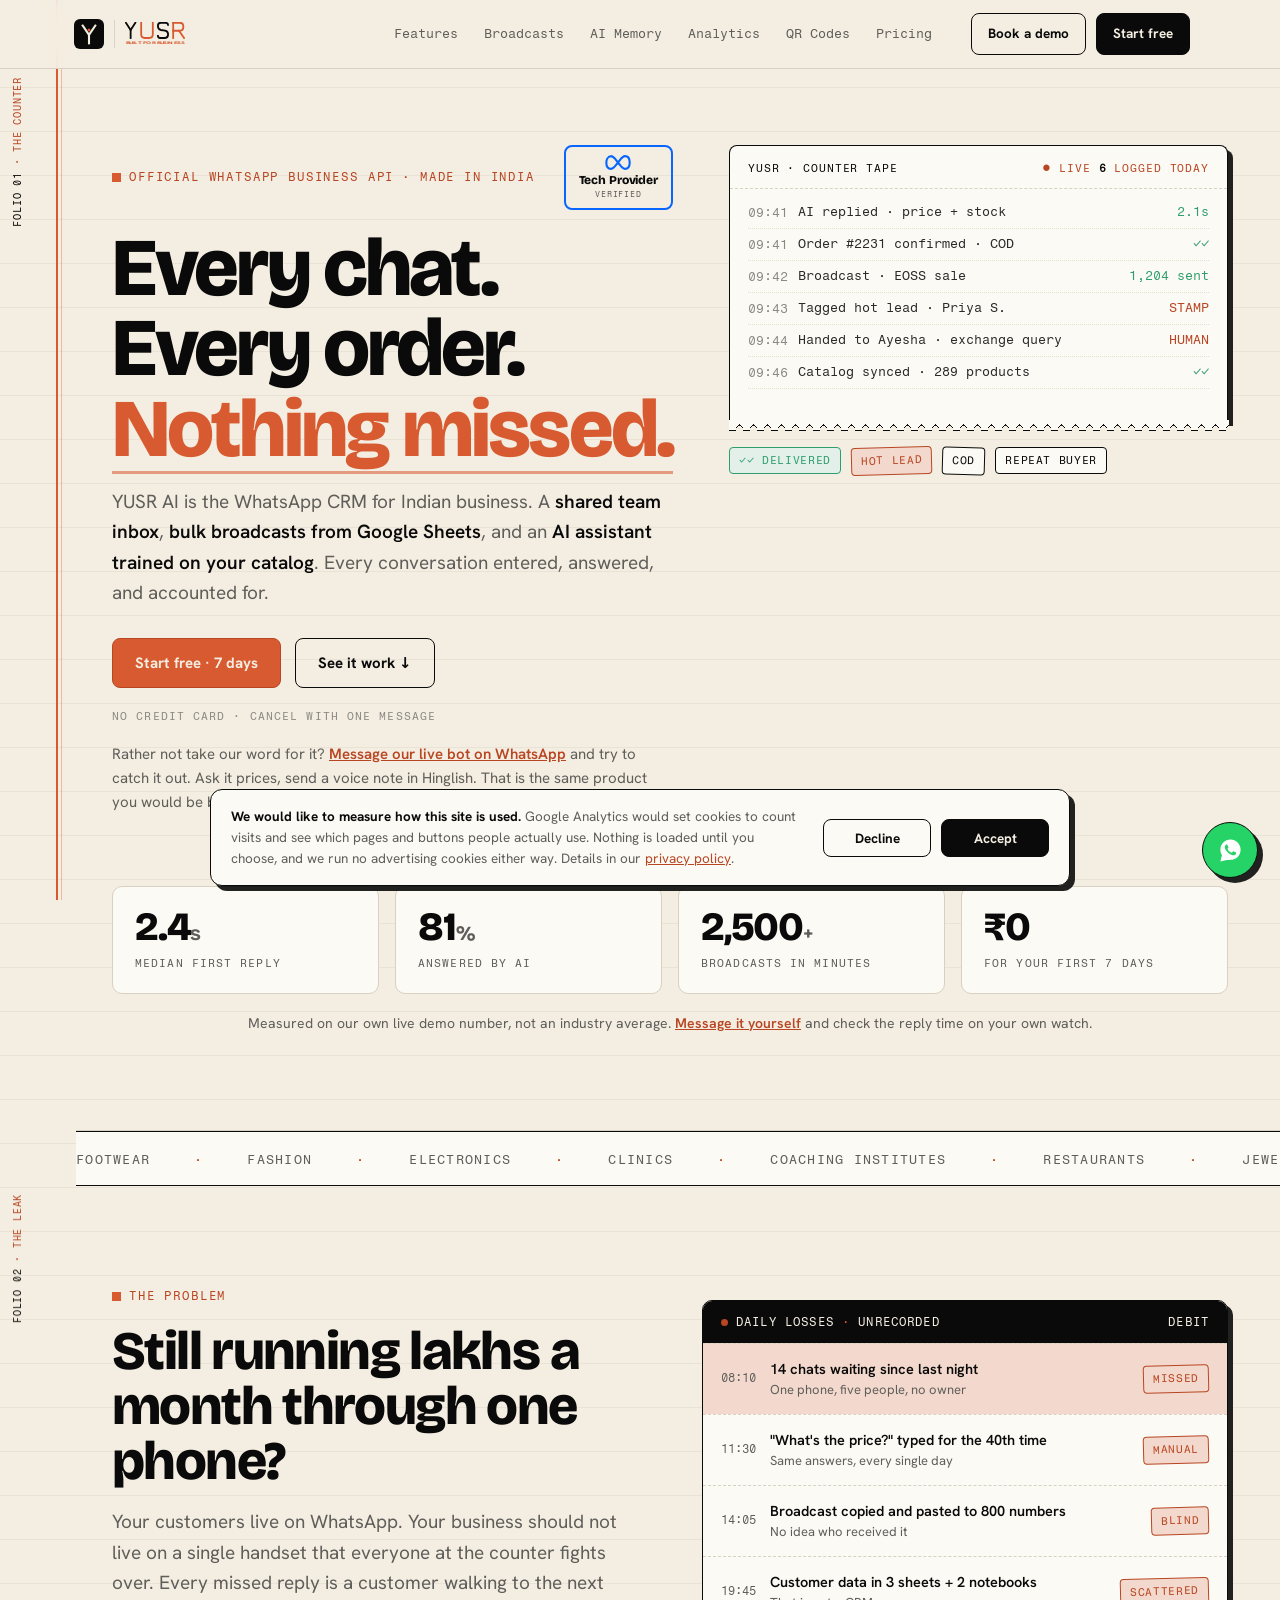
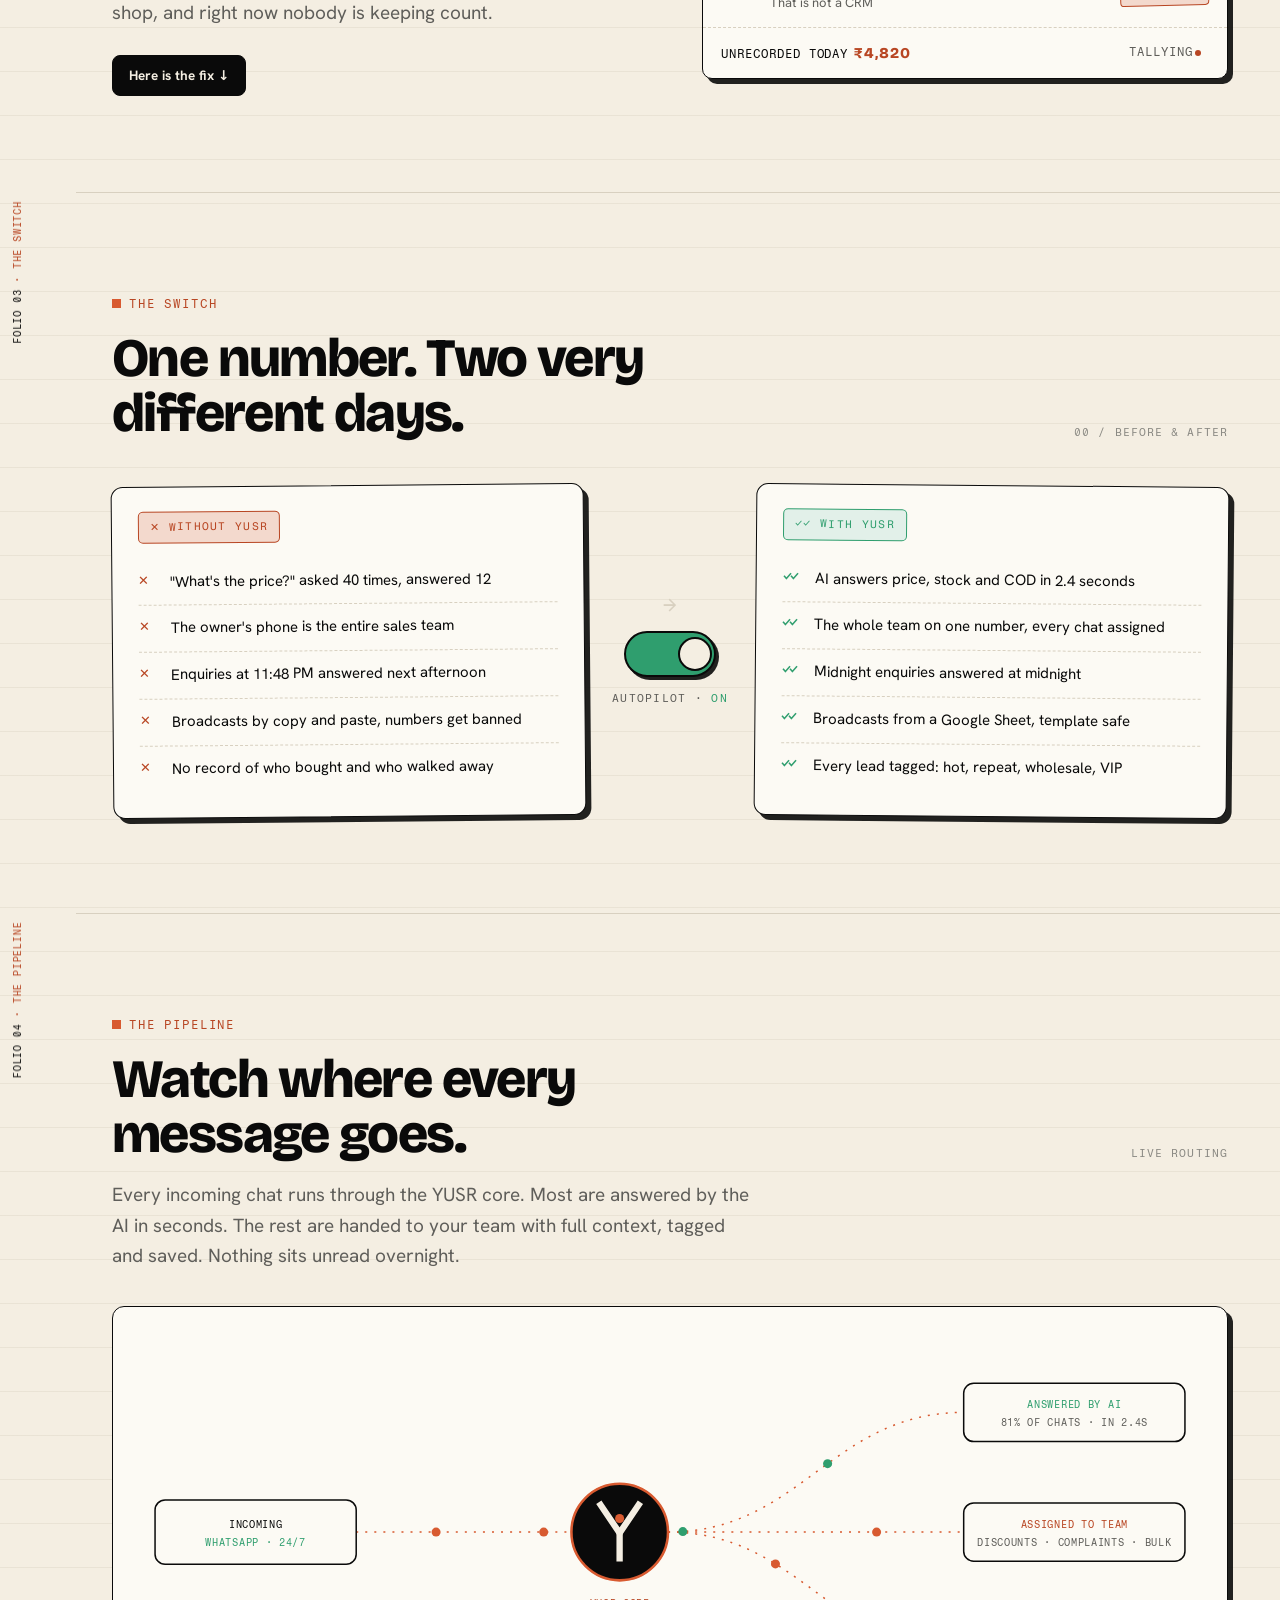
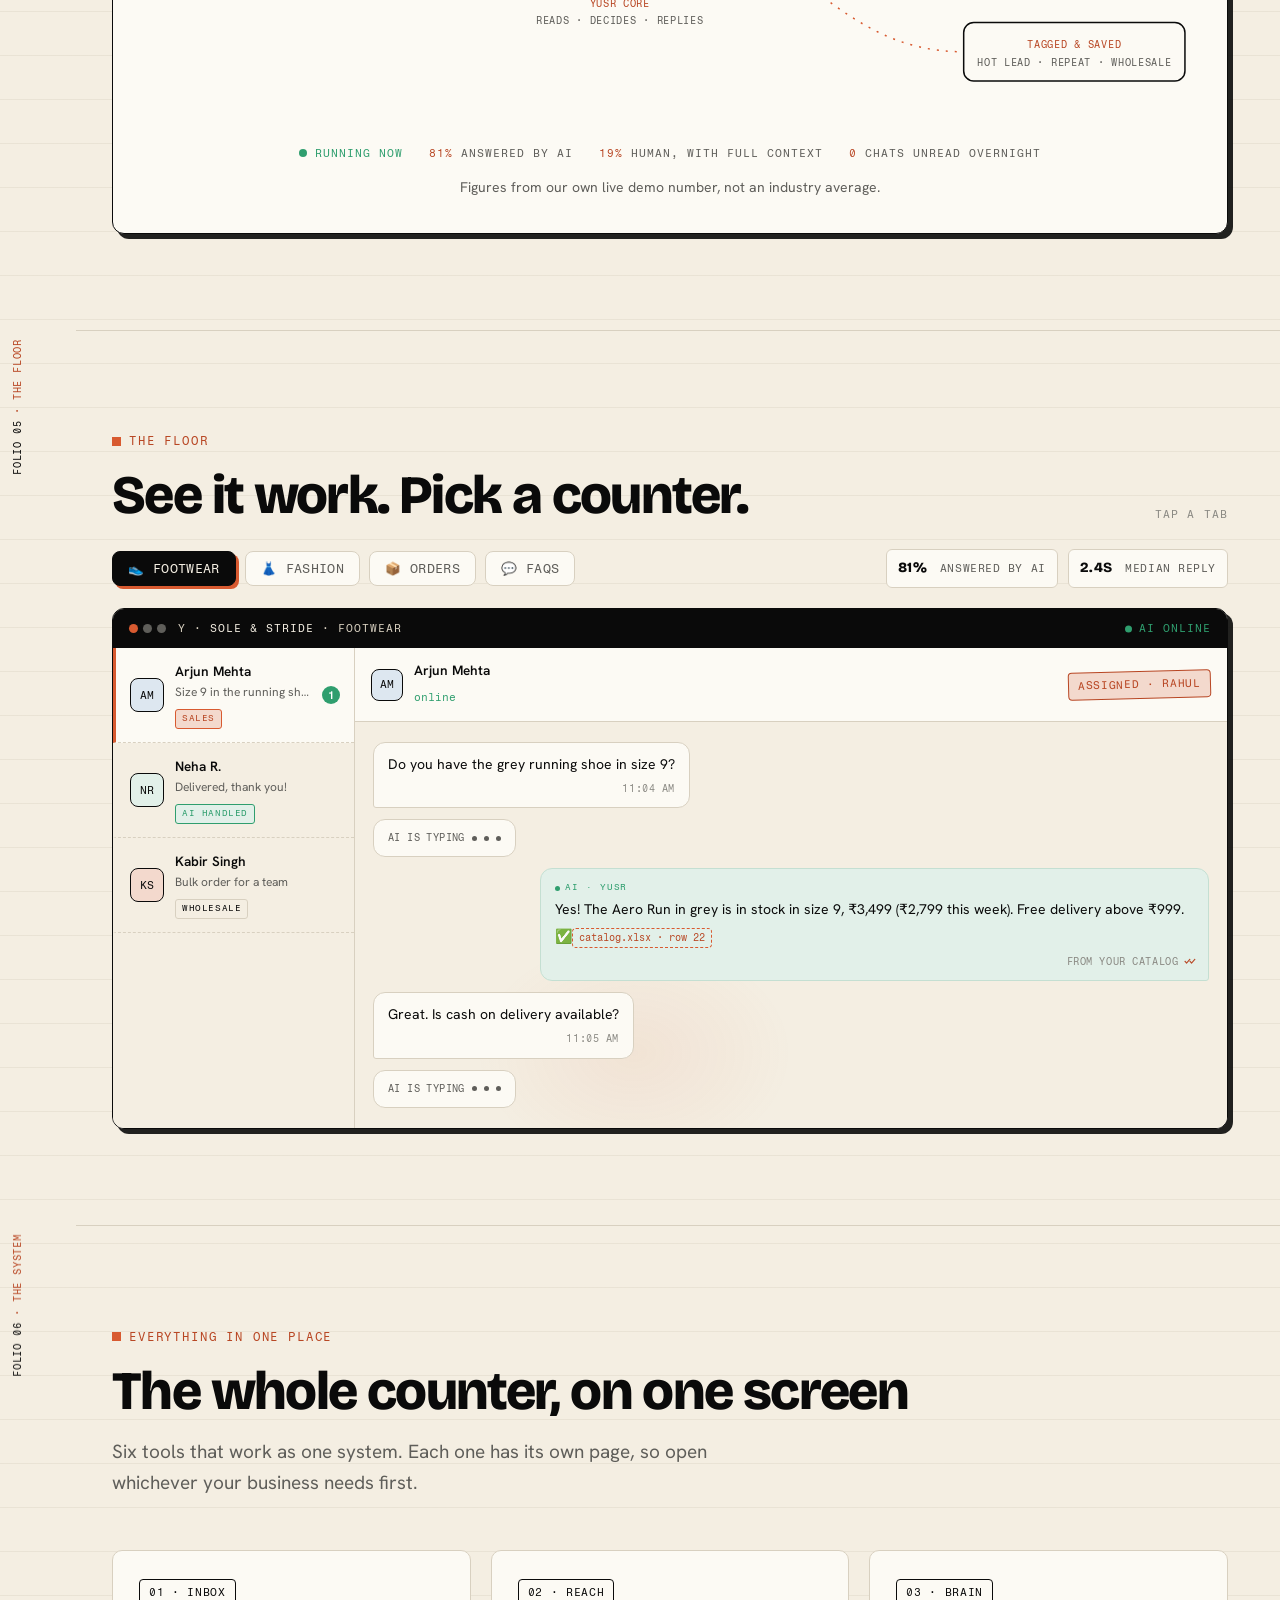
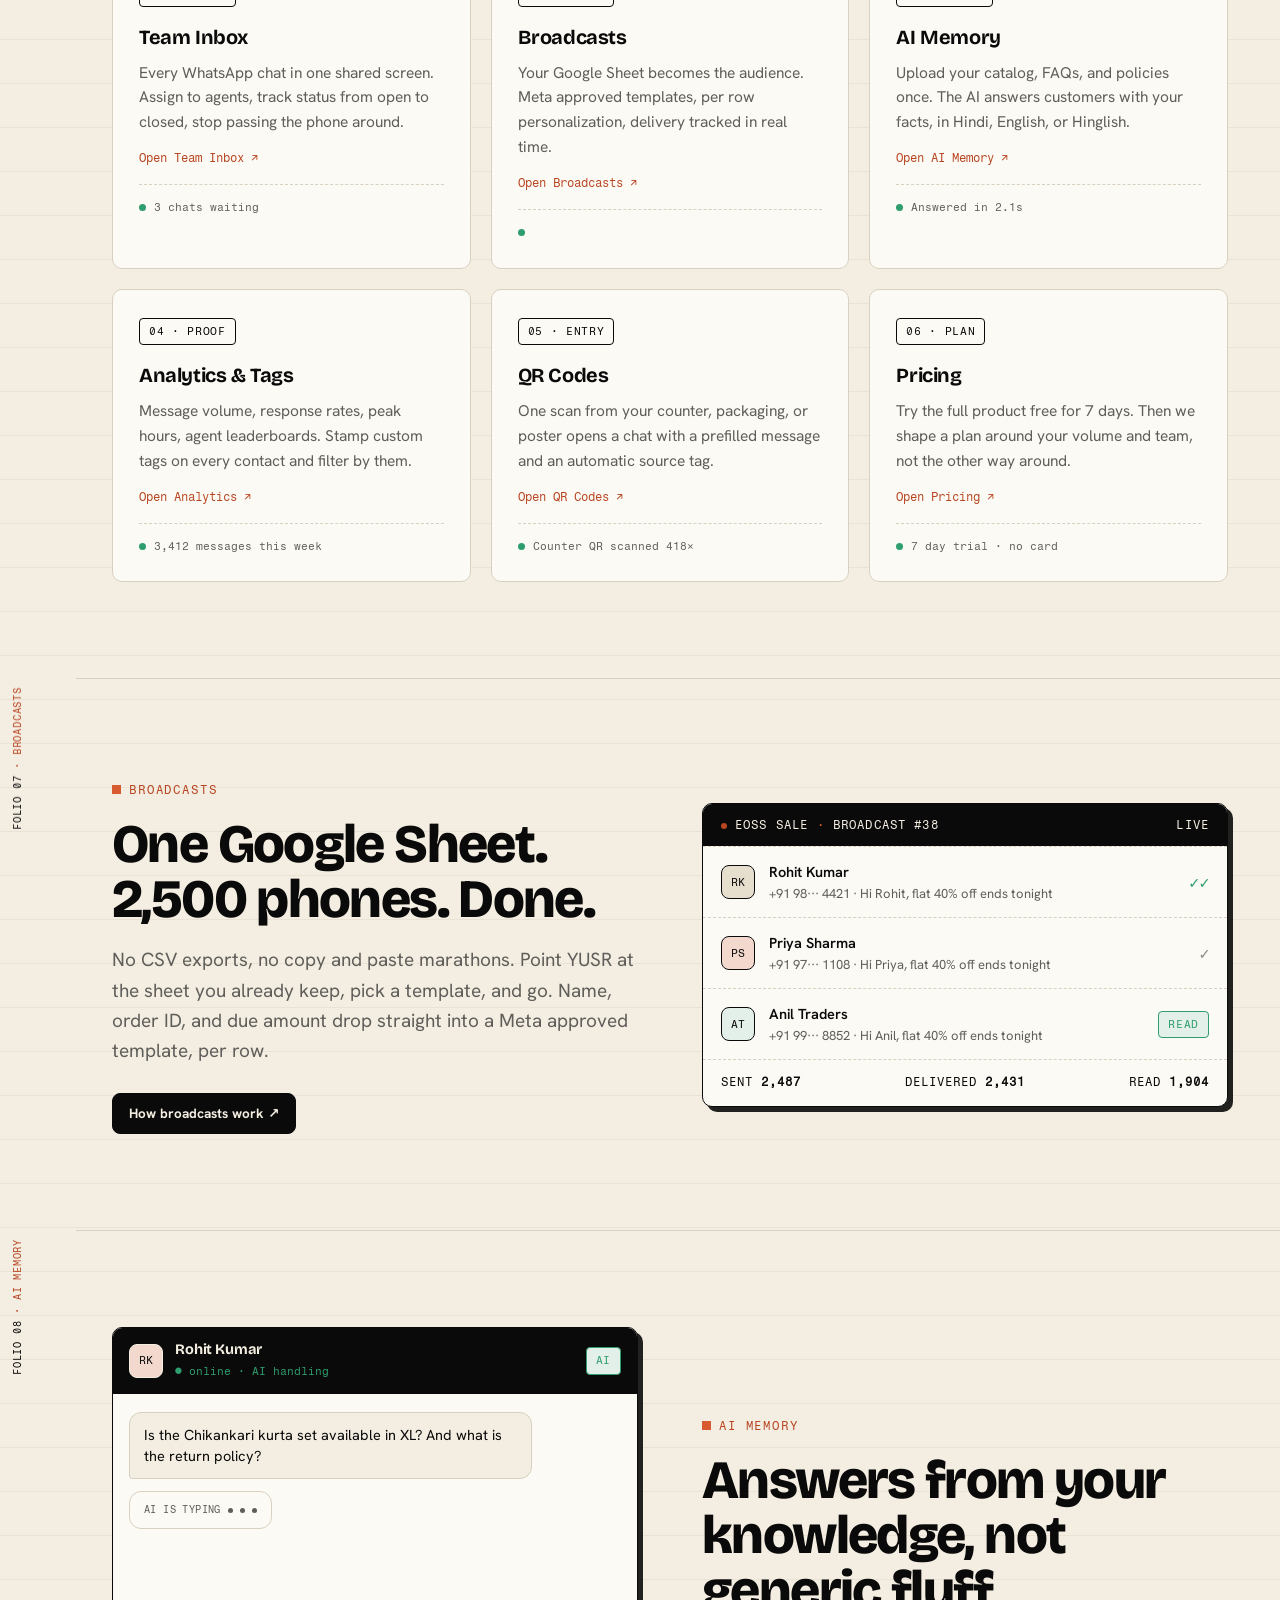
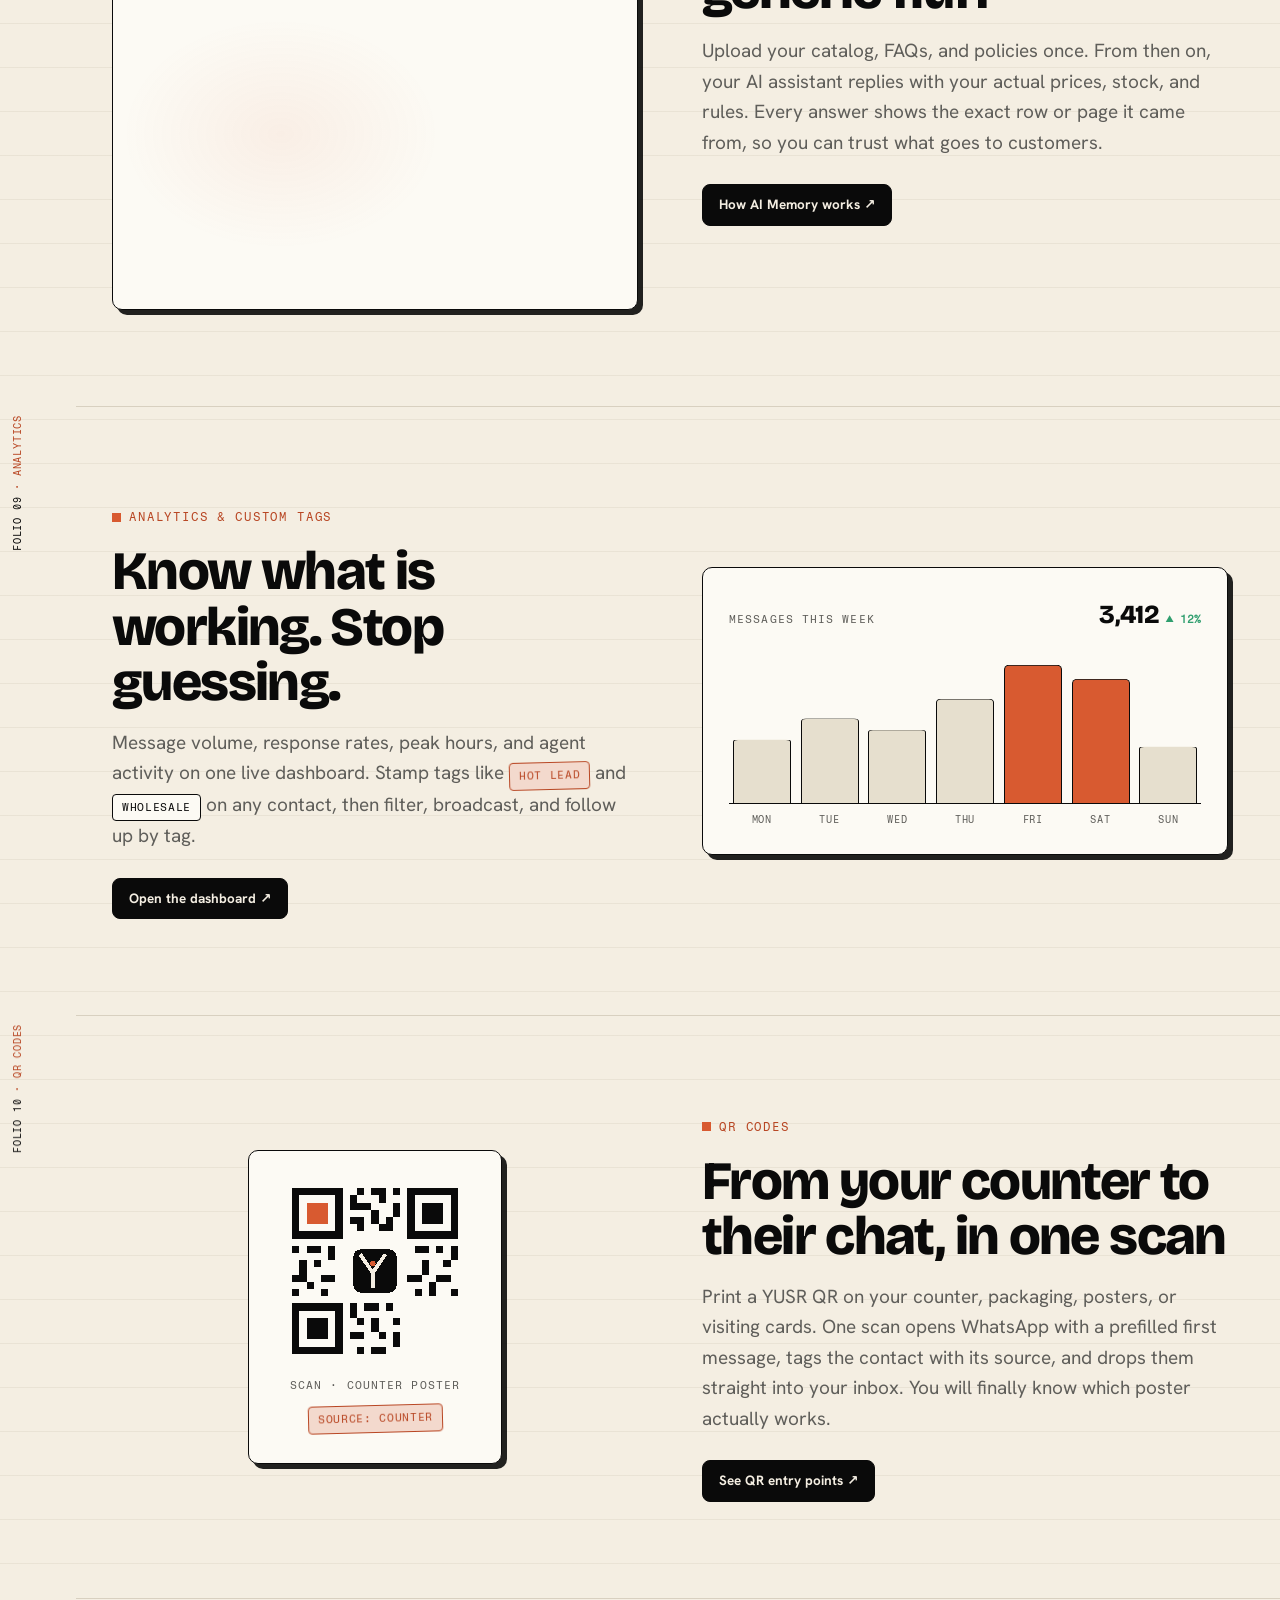
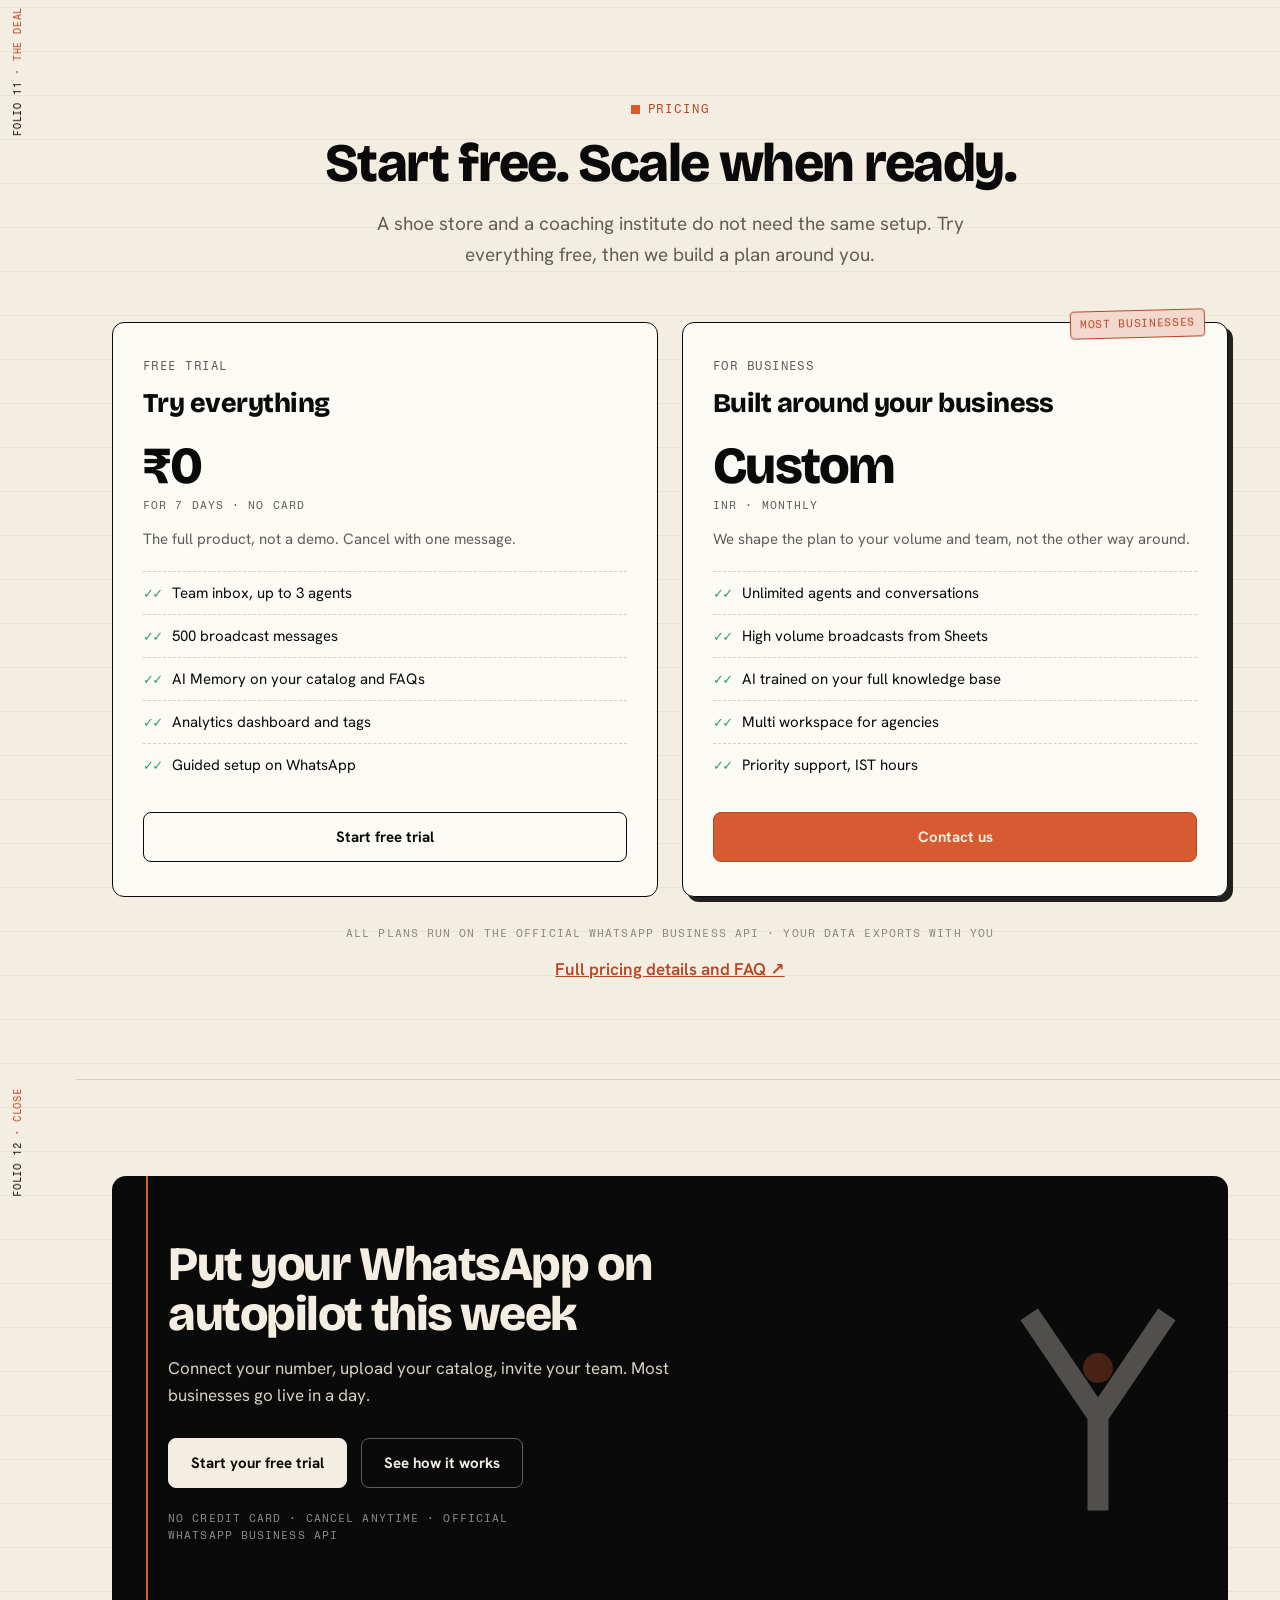
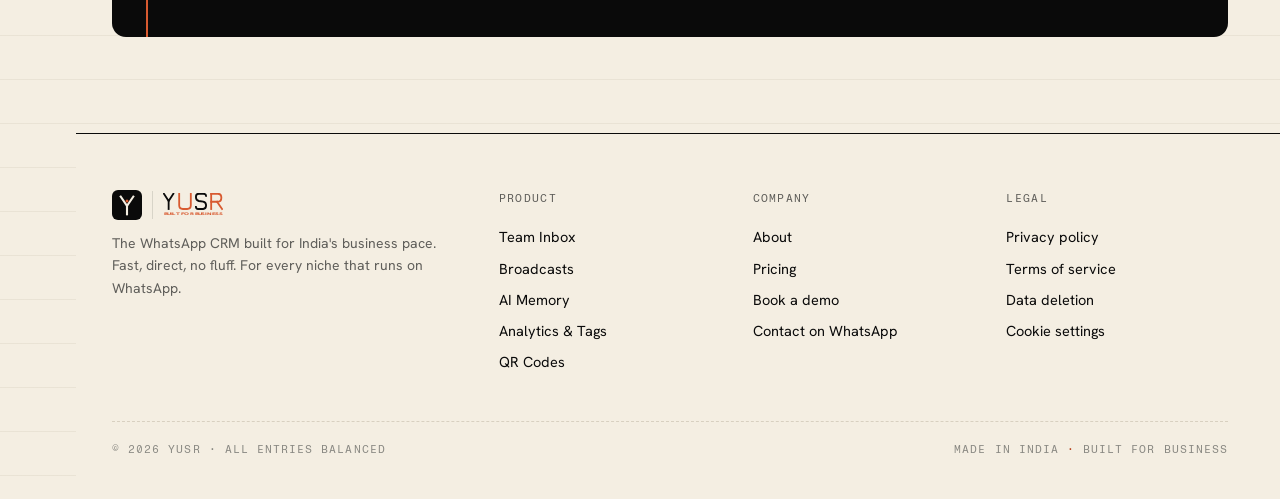
==== index.html @ 7f29d6fa "Revert async Google Fonts loading, it caused a CLS regression Measured on live PageSpeed Insights af" ====
<!doctype html>
<html lang="en">
<head>
  <meta charset="UTF-8" />
  <meta name="viewport" content="width=device-width, initial-scale=1.0" />
  <title>YUSR AI · AI WhatsApp Assistants for Businesses</title>
  <meta name="description" content="WhatsApp CRM for Indian business. Shared team inbox, bulk broadcasts from Google Sheets, and an AI assistant trained on your own catalog. Free 7 day trial." />
  <link rel="canonical" href="https://yusr.co.in/" />
  <link rel="alternate" hreflang="en-IN" href="https://yusr.co.in/" />
  <link rel="alternate" hreflang="en" href="https://yusr.co.in/" />
  <link rel="alternate" hreflang="x-default" href="https://yusr.co.in/" />
  <meta property="og:site_name" content="YUSR AI" />
  <meta property="og:type" content="website" />
  <meta property="og:url" content="https://yusr.co.in/" />
  <meta property="og:title" content="YUSR AI · AI WhatsApp Assistants for Businesses" />
  <meta property="og:description" content="YUSR AI is the WhatsApp CRM for Indian business. Team inbox, bulk broadcasts from Google Sheets, and an AI assistant trained on your catalog. Official WhatsApp Business API." />
  <meta property="og:image" content="https://yusr.co.in/og-image.png" />
  <meta property="og:image:width" content="1200" />
  <meta property="og:image:height" content="630" />
  <meta property="og:image:alt" content="YUSR AI. Every chat. Every order. Nothing missed." />
  <meta property="og:locale" content="en_IN" />
  <meta name="twitter:card" content="summary_large_image" />
  <meta name="twitter:title" content="YUSR AI · AI WhatsApp Assistants for Businesses" />
  <meta name="twitter:description" content="YUSR AI is the WhatsApp CRM for Indian business. Team inbox, bulk broadcasts from Google Sheets, and an AI assistant trained on your catalog. Official WhatsApp Business API." />
  <meta name="twitter:image" content="https://yusr.co.in/og-image.png" />
  <meta name="twitter:image:alt" content="YUSR AI. Every chat. Every order. Nothing missed." />
  <script type="application/ld+json">
  {
    "@context": "https://schema.org",
    "@graph": [
      {
        "@type": "Organization",
        "@id": "https://yusr.co.in/#organization",
        "name": "YUSR AI",
        "legalName": "YUSR AI",
        "url": "https://yusr.co.in/",
        "foundingDate": "2026-04",
        "logo": {
          "@type": "ImageObject",
          "url": "https://yusr.co.in/favicon-512.png",
          "width": 512,
          "height": 512
        },
        "description": "YUSR AI is a WhatsApp CRM for Indian business: a shared team inbox, bulk broadcasts from Google Sheets, and an AI assistant trained on your catalog.",
        "founder": {
          "@type": "Person",
          "@id": "https://yusr.co.in/about#founder",
          "name": "Mohd Farhan",
          "jobTitle": "Founder",
          "url": "https://yusr.co.in/about",
          "sameAs": [
            "https://www.linkedin.com/in/mohd-farhan-9f15/"
          ]
        },
        "address": {
          "@type": "PostalAddress",
          "addressLocality": "Bangalore",
          "addressRegion": "Karnataka",
          "addressCountry": "IN"
        },
        "sameAs": [
          "https://www.linkedin.com/company/yusr-co-in/",
          "https://www.instagram.com/yusr.ai_/"
        ],
        "areaServed": {
          "@type": "Country",
          "name": "India"
        },
        "contactPoint": {
          "@type": "ContactPoint",
          "contactType": "sales",
          "telephone": "+919286046420",
          "email": "contact@yusr.co.in",
          "availableLanguage": [
            "en",
            "hi"
          ],
          "areaServed": "IN"
        }
      },
      {
        "@type": "WebSite",
        "@id": "https://yusr.co.in/#website",
        "name": "YUSR AI",
        "url": "https://yusr.co.in/",
        "publisher": {
          "@id": "https://yusr.co.in/#organization"
        },
        "inLanguage": "en-IN"
      },
      {
        "@type": "SoftwareApplication",
        "@id": "https://yusr.co.in/#software",
        "name": "YUSR AI",
        "applicationCategory": "BusinessApplication",
        "applicationSubCategory": "CRM",
        "operatingSystem": "Web",
        "url": "https://yusr.co.in/",
        "publisher": {
          "@id": "https://yusr.co.in/#organization"
        },
        "description": "WhatsApp Business CRM with a shared team inbox, Google Sheets broadcasts, an AI assistant trained on your catalog, analytics and custom tags, and QR entry points.",
        "featureList": [
          "Shared team inbox",
          "Bulk broadcasts from Google Sheets",
          "AI assistant trained on your catalog",
          "Analytics and custom tags",
          "QR entry points"
        ],
        "offers": {
          "@type": "Offer",
          "price": "0",
          "priceCurrency": "INR",
          "name": "Free trial, 7 days",
          "description": "The full product free for 7 days, no card required. Paid plans are quoted to your volume and team.",
          "url": "https://yusr.co.in/pricing"
        }
      }
    ]
  }
  </script>
  <link rel="icon" type="image/svg+xml" href="/favicon.svg" />
  <link rel="icon" href="/favicon.ico" />
  <link rel="icon" type="image/png" sizes="48x48" href="/favicon-48.png" />
  <link rel="icon" type="image/png" sizes="192x192" href="/favicon-192.png" />
  <link rel="icon" type="image/png" sizes="512x512" href="/favicon-512.png" />
  <link rel="apple-touch-icon" href="/favicon-192.png" />
  <meta name="theme-color" content="#0A0A0A" />
  <link rel="preconnect" href="https://fonts.googleapis.com" />
  <link rel="preconnect" href="https://fonts.gstatic.com" crossorigin />
  <link href="https://fonts.googleapis.com/css2?family=Bricolage+Grotesque:opsz,wght@12..96,600;12..96,700;12..96,800&family=Hanken+Grotesk:wght@400;500;600;700;800&family=Fragment+Mono&display=swap" rel="stylesheet" />
  <link rel="stylesheet" href="yusr.css?v=4" />
  <style>
    /* ═══ Homepage additions · Switch · Pipeline · Floor ═══ */
    .adds-head { display:flex; align-items:flex-end; justify-content:space-between; gap:20px; flex-wrap:wrap; margin-bottom:8px; }
    .adds-folio { font-family:var(--font-mono); font-size:11px; letter-spacing:0.1em; text-transform:uppercase; color:var(--stone-2); white-space:nowrap; }

    /* ── THE SWITCH (before / after) ─────────────────────── */
    .switch-grid { display:grid; grid-template-columns:1fr auto 1fr; gap:26px; align-items:stretch; margin-top:44px; }
    .switch-card { background:var(--paper); border:1.5px solid var(--ink); border-radius:12px; padding:24px 26px 26px; position:relative; box-shadow:var(--stamp); transition:opacity .4s ease, box-shadow .3s ease; }
    .switch-card.bad { transform:rotate(-0.5deg); }
    .switch-card.good { transform:rotate(0.5deg); }
    .switch-card .tag { display:inline-flex; align-items:center; gap:8px; font-family:var(--font-mono); font-size:11px; letter-spacing:0.12em; text-transform:uppercase; padding:6px 11px; border-radius:5px; border:1.5px solid; margin-bottom:16px; }
    .switch-card.bad .tag { color:var(--orange-deep); border-color:var(--orange-deep); background:var(--orange-soft); }
    .switch-card.good .tag { color:var(--green); border-color:var(--green); background:var(--green-soft); }
    .switch-list { list-style:none; display:grid; gap:0; }
    .switch-list li { display:grid; grid-template-columns:22px 1fr; gap:10px; padding:12px 0; border-top:1px dashed var(--bone-2); font-size:15px; align-items:start; line-height:1.45; }
    .switch-list li:first-child { border-top:none; }
    .switch-card .mk { font-family:var(--font-mono); flex:none; font-size:13px; letter-spacing:-0.08em; }
    .switch-card.bad .mk { color:var(--orange-deep); }
    .switch-card.good .mk { color:var(--green); font-weight:700; }

    .switch-mid { display:flex; flex-direction:column; align-items:center; justify-content:center; gap:14px; min-width:118px; }
    .switch-arrow { font-family:var(--font-mono); color:var(--bone-2); font-size:22px; line-height:1; }
    .toggle { width:92px; height:46px; border-radius:999px; border:2px solid var(--ink); background:var(--green); position:relative; box-shadow:var(--stamp-sm); cursor:pointer; padding:0; transition:background .35s ease; }
    .toggle .knob { position:absolute; top:4px; left:52px; width:34px; height:34px; border-radius:50%; background:var(--sand); border:2px solid var(--ink); transition:left .45s cubic-bezier(.2,.8,.2,1); }
    .toggle.off { background:var(--bone); }
    .toggle.off .knob { left:4px; }
    .mid-lbl { font-family:var(--font-mono); font-size:10.5px; letter-spacing:0.12em; text-transform:uppercase; color:var(--stone); text-align:center; }
    .mid-lbl b { color:var(--green); font-weight:400; }
    .switch-block.off .switch-card.good { opacity:.4; box-shadow:none; }
    .switch-block.off .switch-card.bad { box-shadow:6px 6px 0 var(--orange-deep); }
    .switch-block.off .mid-lbl b { color:var(--stone-2); }

    /* ── THE PIPELINE ────────────────────────────────────── */
    .pipe-frame { margin-top:34px; background:var(--paper); border:1.5px solid var(--ink); border-radius:12px; box-shadow:var(--stamp); padding:clamp(16px,3vw,34px); }
    .pipe { width:100%; height:auto; display:block; }
    .pipe .lane { fill:none; stroke:var(--bone-2); stroke-width:1.5; }
    .pipe .lane.hot { stroke:var(--orange); stroke-dasharray:2 7; animation:laneflow 1.4s linear infinite; }
    @keyframes laneflow { to { stroke-dashoffset:-9; } }
    .pipe .node { fill:var(--paper); stroke:var(--ink); stroke-width:1.5; }
    .pipe .node.core { fill:var(--ink); stroke:var(--orange); stroke-width:2.5; }
    .pipe text { font-family:var(--font-mono); fill:var(--stone); font-size:10px; letter-spacing:0.07em; text-transform:uppercase; }
    .pipe text.hd { fill:var(--ink); }
    .pipe text.or { fill:var(--orange-deep); }
    .pipe text.gr { fill:var(--green); }
    .pipe .dot { fill:var(--orange); }
    .pipe .dot.g { fill:var(--green); }
    .pipe .ring { fill:none; stroke:var(--orange); stroke-width:1.5; opacity:.5; transform-box:fill-box; transform-origin:center; animation:ringpulse 2.4s ease-out infinite; }
    @keyframes ringpulse { from { transform:scale(.55); opacity:.7; } to { transform:scale(1.75); opacity:0; } }
    .pipe-hud { display:flex; flex-wrap:wrap; gap:10px 26px; align-items:center; justify-content:center; margin-top:22px; font-family:var(--font-mono); font-size:11px; letter-spacing:0.09em; text-transform:uppercase; color:var(--stone); }
    .pipe-hud .live { color:var(--green); display:inline-flex; align-items:center; gap:8px; }
    .pipe-hud .live::before { content:""; width:8px; height:8px; border-radius:50%; background:var(--green); animation:beat 1.8s infinite; }
    @keyframes beat { 0%,100%{opacity:1} 50%{opacity:.3} }
    .pipe-hud b { color:var(--orange-deep); font-weight:400; }

    /* ── THE FLOOR (interactive inbox) ───────────────────── */
    .floor-top { display:flex; align-items:center; justify-content:space-between; gap:16px; flex-wrap:wrap; margin:26px 0 20px; }
    .floor-tabs { display:flex; gap:9px; flex-wrap:wrap; }
    .floor-tab { display:inline-flex; align-items:center; gap:8px; font-family:var(--font-mono); font-size:12.5px; letter-spacing:0.03em; text-transform:uppercase; color:var(--stone); background:var(--paper); border:1.5px solid var(--bone-2); border-radius:8px; padding:9px 15px; cursor:pointer; transition:transform .13s ease, box-shadow .13s ease, background .13s, color .13s, border-color .13s; }
    .floor-tab:hover { color:var(--ink); border-color:var(--ink); transform:translate(-1px,-1px); }
    .floor-tab.active { background:var(--ink); color:var(--sand); border-color:var(--ink); box-shadow:3px 3px 0 var(--orange); }
    .floor-stats { display:flex; gap:10px; flex-wrap:wrap; }
    .floor-stat { font-family:var(--font-mono); font-size:11px; letter-spacing:0.05em; text-transform:uppercase; color:var(--stone); border:1px solid var(--bone-2); background:var(--paper); border-radius:6px; padding:7px 11px; }
    .floor-stat b { font-family:var(--font-display); font-size:14px; font-weight:800; color:var(--ink); margin-right:5px; }

    .floor-window { background:var(--paper); border:1.5px solid var(--ink); border-radius:12px; box-shadow:var(--stamp); overflow:hidden; }
    .floor-bar { display:flex; align-items:center; gap:12px; padding:11px 16px; background:var(--ink); color:var(--sand); font-family:var(--font-mono); font-size:11px; letter-spacing:0.09em; text-transform:uppercase; }
    .floor-bar .dots { display:inline-flex; gap:5px; }
    .floor-bar .dots i { width:9px; height:9px; border-radius:50%; background:var(--stone); }
    .floor-bar .dots i.o { background:var(--orange); }
    .floor-bar .ctx { color:var(--bone-2); }
    .floor-bar .ctx b { color:var(--sand); font-weight:400; }
    .floor-bar .rt { margin-left:auto; color:var(--green); display:inline-flex; align-items:center; gap:6px; position:relative; padding-left:14px; }
    .floor-bar .rt::before { content:""; position:absolute; left:0; top:50%; transform:translateY(-50%); width:7px; height:7px; border-radius:50%; background:var(--green); animation:beat 1.8s infinite; }
    .tick { transition:color .3s ease; }
    .tick.tick-sent, .tick.tick-delivered { color:var(--stone-2); }
    .tick.tick-read { color:var(--orange-deep); }
    .floor-body { display:grid; grid-template-columns:242px 1fr; height:480px; }
    .floor-side { border-right:1px solid var(--bone-2); background:var(--sand); }
    .floor-conv { display:flex; gap:11px; align-items:center; padding:13px 14px; border-bottom:1px dashed var(--bone-2); border-left:3px solid transparent;
      cursor:pointer; background:none; width:100%; text-align:left; font:inherit; color:inherit; transition:background .15s ease, border-color .15s ease; }
    .floor-conv:hover:not(.on) { background:rgba(216,90,48,0.06); }
    .floor-conv.on { background:var(--paper); border-left-color:var(--orange); }
    .floor-conv .av { width:34px; height:34px; border-radius:8px; border:1.5px solid var(--ink); display:grid; place-items:center; font-family:var(--font-mono); font-size:11px; color:var(--ink); flex:none; }
    .floor-conv .cm { min-width:0; flex:1; }
    .floor-conv .cm b { display:block; font-size:13.5px; font-weight:600; font-family:var(--font-body); }
    .floor-conv .cm span.pv { display:block; font-size:12px; color:var(--stone); white-space:nowrap; overflow:hidden; text-overflow:ellipsis; }
    .floor-conv .ct { font-family:var(--font-mono); font-size:8.5px; letter-spacing:0.07em; text-transform:uppercase; padding:2px 6px; border-radius:3px; margin-top:4px; display:inline-block; border:1px solid; }
    .ct.sales { color:var(--orange-deep); border-color:var(--orange); background:var(--orange-soft); }
    .ct.ai { color:var(--green); border-color:var(--green); background:var(--green-soft); }
    .ct.b2b { color:var(--ink); border-color:var(--bone-2); background:var(--sand); }
    .ct.sup { color:#2A6FA8; border-color:#9CC4E0; background:#E7F0F8; }
    .floor-conv .un { flex:none; min-width:18px; height:18px; padding:0 5px; border-radius:999px; background:var(--green); color:#fff; font-size:11px; font-weight:700; display:grid; place-items:center; }
    .floor-thread { display:flex; flex-direction:column; background:var(--sand); }
    .thread-variant { display:none; flex-direction:column; flex:1; min-height:0; }
    .thread-variant.on { display:flex; }
    .thread-variant.on .floor-thread-head { animation:threadSwap .32s ease both; }
    .thread-variant.on .floor-msgs { animation:threadSwap .32s ease both; }
    @keyframes threadSwap { from { opacity:0; transform:translateY(5px); } to { opacity:1; transform:none; } }
    .floor-thread-head { display:flex; align-items:center; gap:11px; padding:12px 16px; border-bottom:1px solid var(--bone-2); background:var(--paper); }
    .floor-thread-head .nm b { display:block; font-size:13.5px; font-weight:600; }
    .floor-thread-head .nm span { font-family:var(--font-mono); font-size:10.5px; color:var(--green); }
    .floor-thread-head .av { width:32px; height:32px; border-radius:8px; border:1.5px solid var(--ink); display:grid; place-items:center; font-family:var(--font-mono); font-size:11px; flex:none; }
    .floor-msgs { flex:1; display:flex; flex-direction:column; gap:11px; padding:20px 18px; min-height:0; overflow-y:auto; }
    .fmsg { max-width:80%; padding:11px 14px; border-radius:12px; font-size:14px; line-height:1.5; border:1px solid var(--bone-2); }
    .fmsg.in { align-self:flex-start; background:var(--paper); border-bottom-left-radius:3px; }
    .fmsg.out { align-self:flex-end; background:var(--green-soft); border-color:#C4DFD2; border-bottom-right-radius:3px; }
    .fmsg .who { display:block; font-family:var(--font-mono); font-size:9px; letter-spacing:0.1em; text-transform:uppercase; color:var(--green); margin-bottom:5px; }
    .fmsg .who::before { content:""; display:inline-block; width:5px; height:5px; border-radius:50%; background:var(--green); margin-right:5px; vertical-align:middle; }
    .fmsg .src { display:inline-block; font-family:var(--font-mono); font-size:9.5px; color:var(--orange-deep); border:1px dashed var(--orange); border-radius:4px; padding:2px 6px; margin-top:8px; }
    .fmsg .mt { display:flex; justify-content:flex-end; gap:6px; font-family:var(--font-mono); font-size:9.5px; color:var(--stone-2); text-transform:uppercase; letter-spacing:0.06em; margin-top:7px; }
    .floor-input { display:flex; gap:9px; padding:12px 15px; border-top:1px solid var(--bone-2); background:var(--paper); }
    .floor-input .fld { flex:1; border:1.5px solid var(--bone-2); border-radius:8px; padding:10px 14px; font-family:var(--font-mono); font-size:12px; color:var(--stone-2); background:var(--sand); }
    .floor-input .snd { width:40px; height:40px; border-radius:8px; background:var(--ink); color:var(--sand); display:grid; place-items:center; border:1.5px solid var(--ink); flex:none; }
    .floor-panel { display:none; }
    .floor-panel.active { display:block; animation:floorIn .4s ease both; }
    @keyframes floorIn { from { opacity:0; transform:translateY(8px); } to { opacity:1; transform:none; } }

    @media (max-width:900px){
      .switch-grid { grid-template-columns:1fr; gap:20px; }
      .switch-card.bad, .switch-card.good { transform:none; }
      .switch-mid { flex-direction:row; gap:18px; min-width:0; padding:4px 0; }
      .switch-arrow { transform:rotate(90deg); }
    }
    @media (max-width:640px){
      .floor-body { grid-template-columns:1fr; }
      .floor-side { display:none; }
      .floor-top { flex-direction:column; align-items:flex-start; }
    }
    @media (prefers-reduced-motion: reduce){
      .pipe .lane.hot, .pipe .ring, .pipe-hud .live::before, .floor-panel.active { animation:none; }
    }

    /* ── heading line-hold (keep two words together) ─────── */
    .keep { white-space:nowrap; }

    /* ── live "recording" dot, reused by Problem + Broadcasts ─ */
    .rec-dot { display:inline-block; width:7px; height:7px; border-radius:50%; background:var(--orange-deep); margin-right:8px; animation:recblink 1.4s infinite; vertical-align:middle; }
    .rec-dot.sm { width:6px; height:6px; }
    @keyframes recblink { 0%,100%{opacity:1} 50%{opacity:.22} }

    /* ── THE LEAK (problem ledger) · dynamic reveal + live meter ─ */
    .ledger-row[data-row] { opacity:0; transform:translateX(10px); transition:opacity .5s ease, transform .5s ease, background .3s ease; }
    .ledger.in-view .ledger-row[data-row] { opacity:1; transform:none; }
    .ledger-row[data-row].flag { background:var(--orange-soft); }
    .ledger-meter b { font-family:var(--font-display); font-weight:800; color:var(--orange-deep); font-size:15px; }
    .meter-live { color:var(--stone); display:inline-flex; align-items:center; gap:2px; }
    .meter-wrap { position:relative; display:inline-flex; align-items:baseline; gap:6px; }
    .meter-pop { position:absolute; left:100%; top:-4px; margin-left:6px; font-style:normal; font-weight:700;
      font-family:var(--font-mono); font-size:11px; color:var(--green);
      opacity:0; transform:translateY(0) scale(0.9); white-space:nowrap; pointer-events:none; }
    .meter-pop.pop { animation:meterPop 1.1s ease-out forwards; }
    @keyframes meterPop {
      0% { opacity:0; transform:translateY(4px) scale(0.85); }
      18% { opacity:1; transform:translateY(-2px) scale(1); }
      100% { opacity:0; transform:translateY(-20px) scale(1); }
    }

    /* ── shared typing indicator + message reveal (Floor + Memory) ─ */
    .fmsg, .bubble { opacity:0; transform:translateY(10px); transition:opacity .45s ease, transform .45s ease; position:relative; z-index:1; }
    .fmsg.show, .bubble.show { opacity:1; transform:none; }
    .ftyping { display:inline-flex; visibility:hidden; opacity:0; align-self:flex-start; align-items:center; gap:7px; padding:10px 14px; border-radius:12px; background:var(--paper); border:1px solid var(--bone-2); position:relative; z-index:1; transition:opacity .2s ease, visibility .2s; }
    .ftyping.show { visibility:visible; opacity:1; }
    .ftyping::before { content:"AI is typing"; font-family:var(--font-mono); font-size:10px; letter-spacing:0.04em; text-transform:uppercase; color:var(--stone); }
    .ftyping i { width:5px; height:5px; border-radius:50%; background:var(--stone); animation:ftbounce 1s infinite; }
    .ftyping i:nth-child(2){ animation-delay:.15s; } .ftyping i:nth-child(3){ animation-delay:.3s; }
    @keyframes ftbounce { 0%,100%{ transform:translateY(0); opacity:.4; } 50%{ transform:translateY(-4px); opacity:1; } }

    /* an always-on ambient pulse, so the message area never reads as dead/static */
    .floor-msgs, .chat-body { position:relative; }
    .floor-msgs::before, .chat-body::before {
      content:""; position:absolute; inset:0; z-index:0; pointer-events:none;
      background: radial-gradient(220px 160px at 32% 66%, rgba(216,90,48,0.07), transparent 72%);
      animation: msgsBreathe 4.4s ease-in-out infinite;
    }
    @keyframes msgsBreathe {
      0%,100% { opacity:.5; transform:scale(1); }
      50% { opacity:1; transform:scale(1.08); }
    }

    /* ── Broadcasts ledger · live status cycling ─────────── */
    .b-status { display:inline-flex; min-width:64px; justify-content:flex-end; }

    /* ── Features grid · live status line + cursor spotlight ─ */
    .card.lift { position:relative; overflow:hidden; }
    .card.lift::before { content:""; position:absolute; inset:0; pointer-events:none; opacity:0; transition:opacity .3s ease; z-index:0;
      background:radial-gradient(260px circle at var(--mx,50%) var(--my,50%), rgba(216,90,48,0.11), transparent 62%); }
    .card.lift:hover::before { opacity:1; }
    .card.lift > * { position:relative; z-index:1; }
    .card-live { display:flex; align-items:center; gap:8px; margin-top:16px; padding-top:14px; border-top:1px dashed var(--bone-2);
      font-family:var(--font-mono); font-size:11px; color:var(--stone); }
    .card-live .cdot { width:7px; height:7px; border-radius:50%; background:var(--green); flex:none; animation:beat 1.8s infinite; }
    .card-live .txt { overflow:hidden; white-space:nowrap; text-overflow:ellipsis; transition:opacity .22s ease; }

    @media (prefers-reduced-motion: reduce){
      .fmsg, .bubble { opacity:1; transform:none; }
      .ledger-row[data-row] { opacity:1; transform:none; }
      .rec-dot, .card-live .cdot, .ftyping i { animation:none; }
    }
  </style>
  <script defer src="yusr.js?v=4"></script>
</head>
<body>
<a class="skip-link" href="#main">Skip to main content</a>
<div class="margin-rule" aria-hidden="true"></div>

<header class="nav">
  <div class="nav-inner">
    <a class="logo" href="/">
      <svg width="30" height="30" viewBox="0 0 200 200" aria-hidden="true"><rect width="200" height="200" rx="40" fill="#0A0A0A"/><g transform="translate(58,44)"><path d="M0 0 L42 62 L84 0" stroke="#F4EEE2" stroke-width="14" fill="none" stroke-linecap="square" stroke-linejoin="miter"/><line x1="42" y1="62" x2="42" y2="118" stroke="#F4EEE2" stroke-width="14" stroke-linecap="square"/><circle cx="42" cy="30" r="10" fill="#D85A30"/></g></svg>
     <span style="display:inline-block;width:1px;height:28px;background:#D8D4C8;" aria-hidden="true"></span><svg width="60" height="24" viewBox="0 0 164 66" role="img" aria-label="YUSR, built for business"><g transform="translate(2,2)" stroke-width="5" fill="none" stroke-linecap="square" stroke-linejoin="miter"><g stroke="#0A0A0A"><path d="M 0 0 L 13 20 L 26 0"/><line x1="13" y1="20" x2="13" y2="42"/></g><g stroke="#D85A30"><path d="M 42 0 L 42 32 Q 42 42 52 42 L 64 42 Q 74 42 74 32 L 74 0"/></g><g stroke="#0A0A0A"><path d="M 116 6 Q 116 0 108 0 L 96 0 Q 88 0 88 9 Q 88 18 96 20 L 108 22 Q 116 24 116 32 Q 116 42 108 42 L 94 42 Q 88 42 88 36"/></g><g stroke="#D85A30"><line x1="130" y1="0" x2="130" y2="42"/><path d="M 130 0 L 148 0 Q 158 0 158 11 Q 158 22 148 22 L 130 22"/><line x1="146" y1="22" x2="160" y2="42"/></g></g><text x="2" y="60" font-family="'Hanken Grotesk',Arial,sans-serif" font-size="10" font-weight="800" fill="#D85A30" textLength="160" lengthAdjust="spacingAndGlyphs">BUILT FOR BUSINESS</text></svg>
    </a>
    <nav class="nav-links" aria-label="Main">
      <a href="/features">Features</a>
      <a href="/broadcasts">Broadcasts</a>
      <a href="/memory">AI Memory</a>
      <a href="/analytics">Analytics</a>
      <a href="/qr">QR Codes</a>
      <a href="/pricing">Pricing</a>
    </nav>
    <div class="nav-cta">
      <a class="btn btn-ghost btn-sm" href="/book-demo">Book a demo</a>
      <a class="btn btn-ink btn-sm" href="/pricing#trial">Start free</a>
      <button class="nav-burger" aria-label="Menu" aria-expanded="false">≡</button>
    </div>
  </div>
</header>

<div class="page">
<main id="main">

<!-- ═══ HERO ═══ -->
<section id="top" style="padding-top:76px;">
  <span class="folio" aria-hidden="true"><b>FOLIO 01</b> · THE COUNTER</span>
  <div class="wrap">
    <div class="split" style="align-items:start; gap:56px;">
      <div>
        <div class="hero-cred">
          <span class="eyebrow" style="margin-bottom:0;">Official WhatsApp Business API<span class="eb-tail"> · Made in India</span></span>
          <div class="cred-badges">
            <div class="meta-badge" role="img" aria-label="Meta Tech Provider, verified">
              <svg width="26" height="17" viewBox="0 0 48 32" aria-hidden="true"><path d="M12 4 C4 4 2 12 2 16 C2 24 6 28 11 28 C16 28 19 22 24 16 C29 10 32 4 37 4 C42 4 46 8 46 16 C46 24 42 28 37 28 C32 28 29 22 24 16 C19 10 16 4 11 4 Z" fill="none" stroke="#0866FF" stroke-width="4"/></svg>
              <span class="mb-name">Tech Provider</span>
              <span class="mb-verified">Verified</span>
            </div>
            <span class="made-in-india">Made in India</span>
          </div>
        </div>
        <h1 class="display">Every chat.<br>Every order.<br><span class="u">Nothing missed.</span></h1>
        <p class="lede">YUSR AI is the WhatsApp CRM for Indian business. A <b>shared team inbox</b>, <b>bulk broadcasts from Google Sheets</b>, and an <b>AI assistant trained on your catalog</b>. Every conversation entered, answered, and accounted for.</p>
        <div class="hero-actions" style="display:flex; gap:14px; margin-top:30px; flex-wrap:wrap;">
          <a class="btn btn-orange" href="/pricing#trial">Start free · 7 days</a>
          <a class="btn btn-ghost" href="#features">See it work ↓</a>
        </div>
        <p style="font-family:var(--font-mono); font-size:11px; letter-spacing:0.1em; text-transform:uppercase; color:var(--stone-2); margin-top:20px;">No credit card · Cancel with one message</p>
        <p style="margin-top:16px; font-size:15px; color:var(--stone);">Rather not take our word for it? <a href="https://wa.me/919286046420?text=Hi%2C%20I%20want%20to%20try%20the%20live%20demo" target="_blank" rel="noopener" data-cta="hero-live-demo" style="color:var(--orange-deep); font-weight:600;">Message our live bot on WhatsApp</a> and try to catch it out. Ask it prices, send a voice note in Hinglish. That is the same product you would be buying.</p>
      </div>
      <div class="visual rv">
        <div class="tape" role="img" aria-label="A live feed of WhatsApp business events, printed like a receipt">
          <div class="tape-head"><span>YUSR · Counter tape</span><b>● LIVE <span data-tape-count>0</span> logged today</b></div>
          <div class="tape-lines" data-tape></div>
        </div>
        <div style="display:flex; gap:10px; margin-top:26px; flex-wrap:wrap;">
          <span class="chip green">✓✓ delivered</span>
          <span class="chip orange">hot lead</span>
          <span class="chip tilt">cod</span>
          <span class="chip">repeat buyer</span>
        </div>
      </div>
    </div>

    <div class="stat-row rv" style="margin-top:72px;">
      <div class="stat"><div class="num"><span data-count="2.4">0</span><small>s</small></div><div class="lbl">Median first reply</div></div>
      <div class="stat"><div class="num"><span data-count="81">0</span><small>%</small></div><div class="lbl">Answered by AI</div></div>
      <div class="stat"><div class="num"><span data-count="2500">0</span><small>+</small></div><div class="lbl">Broadcasts in minutes</div></div>
      <div class="stat"><div class="num">₹0</div><div class="lbl">For your first 7 days</div></div>
    </div>
    <p class="rv stat-note">Measured on our own live demo number, not an industry average. <a href="https://wa.me/919286046420?text=Hi%2C%20I%20want%20to%20try%20the%20live%20demo" target="_blank" rel="noopener" data-cta="stats-live-demo" style="color:var(--orange-deep); font-weight:600;">Message it yourself</a> and check the reply time on your own watch.</p>
  </div>
</section>

<!-- ═══ MARQUEE ═══ -->
<div class="marquee" aria-hidden="true">
  <div class="marquee-track">
    <span>Footwear</span><span class="o">·</span><span>Fashion</span><span class="o">·</span><span>Electronics</span><span class="o">·</span><span>Clinics</span><span class="o">·</span><span>Coaching institutes</span><span class="o">·</span><span>Restaurants</span><span class="o">·</span><span>Jewellery</span><span class="o">·</span><span>Logistics</span><span class="o">·</span>
    <span>Footwear</span><span class="o">·</span><span>Fashion</span><span class="o">·</span><span>Electronics</span><span class="o">·</span><span>Clinics</span><span class="o">·</span><span>Coaching institutes</span><span class="o">·</span><span>Restaurants</span><span class="o">·</span><span>Jewellery</span><span class="o">·</span><span>Logistics</span><span class="o">·</span>
  </div>
</div>

<!-- ═══ PROBLEM ═══ -->
<section id="problem">
  <span class="folio" aria-hidden="true"><b>FOLIO 02</b> · THE LEAK</span>
  <div class="wrap">
    <div class="split">
      <div class="rv">
        <span class="eyebrow">The problem</span>
        <h2 class="sec">Still running lakhs a month through one phone?</h2>
        <p class="lede">Your customers live on WhatsApp. Your business should not live on a single handset that everyone at the counter fights over. Every missed reply is a customer walking to the next shop, and right now nobody is keeping count.</p>
        <div style="margin-top:26px;">
          <a class="btn btn-ink btn-sm" href="#features">Here is the fix ↓</a>
        </div>
      </div>
      <div class="visual rv">
        <div class="ledger" role="table" aria-label="Daily losses that go unrecorded, tallying live">
          <div class="ledger-head"><span><i class="rec-dot" aria-hidden="true"></i>Daily losses <span class="dot">·</span> unrecorded</span><span>DEBIT</span></div>
          <div class="ledger-row" data-row style="transition-delay:.05s"><span class="mono">08:10</span><div class="grow"><div class="name">14 chats waiting since last night</div><div class="sub">One phone, five people, no owner</div></div><span class="chip orange">missed</span></div>
          <div class="ledger-row" data-row style="transition-delay:.18s"><span class="mono">11:30</span><div class="grow"><div class="name">"What's the price?" typed for the 40th time</div><div class="sub">Same answers, every single day</div></div><span class="chip orange">manual</span></div>
          <div class="ledger-row" data-row style="transition-delay:.31s"><span class="mono">14:05</span><div class="grow"><div class="name">Broadcast copied and pasted to 800 numbers</div><div class="sub">No idea who received it</div></div><span class="chip orange">blind</span></div>
          <div class="ledger-row" data-row style="transition-delay:.44s"><span class="mono">19:45</span><div class="grow"><div class="name">Customer data in 3 sheets + 2 notebooks</div><div class="sub">That is not a CRM</div></div><span class="chip orange">scattered</span></div>
          <div class="ledger-row ledger-meter" style="justify-content:space-between; font-family:var(--font-mono); font-size:12px; text-transform:uppercase; letter-spacing:0.08em;">
            <span class="meter-wrap">Unrecorded today <b data-meter>₹0</b><i class="meter-pop" data-meter-pop aria-hidden="true"></i></span>
            <span class="meter-live">tallying <i class="rec-dot sm" aria-hidden="true"></i></span>
          </div>
        </div>
      </div>
    </div>
  </div>
</section>

<!-- ═══ THE SWITCH (before / after) ═══ -->
<section id="switch">
  <span class="folio" aria-hidden="true"><b>FOLIO 03</b> · THE SWITCH</span>
  <div class="wrap">
    <div class="adds-head rv">
      <div>
        <span class="eyebrow">The switch</span>
        <h2 class="sec">One number. Two very <span class="keep">different days.</span></h2>
      </div>
      <span class="adds-folio">00 / Before &amp; after</span>
    </div>
    <div class="switch-block rv">
      <div class="switch-grid">
        <div class="switch-card bad">
          <span class="tag">✕ Without YUSR</span>
          <ul class="switch-list">
            <li><span class="mk">✕</span><span>"What's the price?" asked 40 times, answered 12</span></li>
            <li><span class="mk">✕</span><span>The owner's phone is the entire sales team</span></li>
            <li><span class="mk">✕</span><span>Enquiries at 11:48 PM answered next afternoon</span></li>
            <li><span class="mk">✕</span><span>Broadcasts by copy and paste, numbers get banned</span></li>
            <li><span class="mk">✕</span><span>No record of who bought and who walked away</span></li>
          </ul>
        </div>
        <div class="switch-mid">
          <span class="switch-arrow" aria-hidden="true">→</span>
          <button class="toggle" data-toggle role="switch" aria-checked="true" aria-label="Autopilot toggle"><span class="knob"></span></button>
          <span class="mid-lbl">Autopilot · <b class="tg-state">ON</b></span>
        </div>
        <div class="switch-card good">
          <span class="tag">✓✓ With YUSR</span>
          <ul class="switch-list">
            <li><span class="mk">✓✓</span><span>AI answers price, stock and COD in 2.4 seconds</span></li>
            <li><span class="mk">✓✓</span><span>The whole team on one number, every chat assigned</span></li>
            <li><span class="mk">✓✓</span><span>Midnight enquiries answered at midnight</span></li>
            <li><span class="mk">✓✓</span><span>Broadcasts from a Google Sheet, template safe</span></li>
            <li><span class="mk">✓✓</span><span>Every lead tagged: hot, repeat, wholesale, VIP</span></li>
          </ul>
        </div>
      </div>
    </div>
  </div>
</section>

<!-- ═══ THE PIPELINE ═══ -->
<section id="pipeline">
  <span class="folio" aria-hidden="true"><b>FOLIO 04</b> · THE PIPELINE</span>
  <div class="wrap">
    <div class="adds-head rv">
      <div>
        <span class="eyebrow">The pipeline</span>
        <h2 class="sec">Watch where every <span class="keep">message goes.</span></h2>
      </div>
      <span class="adds-folio">Live routing</span>
    </div>
    <p class="lede rv">Every incoming chat runs through the YUSR core. Most are answered by the AI in seconds. The rest are handed to your team with full context, tagged and saved. Nothing sits unread overnight.</p>
    <div class="pipe-frame rv">
      <svg class="pipe" viewBox="0 0 1040 380" role="img" aria-label="Diagram: incoming WhatsApp messages flow through the YUSR core and are answered by AI, assigned to the team, or tagged and saved.">
        <defs>
          <path id="pin" d="M208,190 L422,190"/>
          <path id="pa" d="M518,190 C650,190 680,71 812,71"/>
          <path id="pb" d="M518,190 L812,190"/>
          <path id="pc" d="M518,190 C650,190 680,309 812,309"/>
        </defs>
        <use href="#pin" class="lane hot"/>
        <use href="#pa" class="lane hot"/>
        <use href="#pb" class="lane hot"/>
        <use href="#pc" class="lane hot"/>

        <rect class="node" x="8" y="158" width="200" height="64" rx="10"/>
        <text class="hd" x="108" y="186" text-anchor="middle">Incoming</text>
        <text class="gr" x="108" y="204" text-anchor="middle">WhatsApp · 24/7</text>

        <circle class="ring" cx="470" cy="190" r="48"/>
        <circle class="node core" cx="470" cy="190" r="48"/>
        <g transform="translate(451,163) scale(0.45)">
          <path d="M0 0 L42 62 L84 0" stroke="#F4EEE2" stroke-width="14" fill="none" stroke-linecap="square" stroke-linejoin="miter"/>
          <line x1="42" y1="62" x2="42" y2="118" stroke="#F4EEE2" stroke-width="14" stroke-linecap="square"/>
          <circle cx="42" cy="30" r="10" fill="#D85A30"/>
        </g>
        <text class="or" x="470" y="264" text-anchor="middle">YUSR core</text>
        <text x="470" y="281" text-anchor="middle">reads · decides · replies</text>

        <rect class="node" x="812" y="42" width="220" height="58" rx="10"/>
        <text class="gr" x="922" y="67" text-anchor="middle">Answered by AI</text>
        <text x="922" y="85" text-anchor="middle">81% of chats · in 2.4s</text>

        <rect class="node" x="812" y="161" width="220" height="58" rx="10"/>
        <text class="or" x="922" y="186" text-anchor="middle">Assigned to team</text>
        <text x="922" y="204" text-anchor="middle">discounts · complaints · bulk</text>

        <rect class="node" x="812" y="280" width="220" height="58" rx="10"/>
        <text class="or" x="922" y="305" text-anchor="middle">Tagged &amp; saved</text>
        <text x="922" y="323" text-anchor="middle">hot lead · repeat · wholesale</text>

        <circle class="dot" r="4.5"><animateMotion dur="2.2s" repeatCount="indefinite"><mpath href="#pin"/></animateMotion></circle>
        <circle class="dot" r="4.5"><animateMotion dur="2.2s" begin="1.1s" repeatCount="indefinite"><mpath href="#pin"/></animateMotion></circle>
        <circle class="dot g" r="4.5"><animateMotion dur="2.6s" begin="0.3s" repeatCount="indefinite"><mpath href="#pa"/></animateMotion></circle>
        <circle class="dot g" r="4.5"><animateMotion dur="2.6s" begin="1.6s" repeatCount="indefinite"><mpath href="#pa"/></animateMotion></circle>
        <circle class="dot" r="4.5"><animateMotion dur="3s" begin="0.9s" repeatCount="indefinite"><mpath href="#pb"/></animateMotion></circle>
        <circle class="dot" r="4.5"><animateMotion dur="3.2s" begin="1.9s" repeatCount="indefinite"><mpath href="#pc"/></animateMotion></circle>
      </svg>
      <div class="pipe-hud">
        <span class="live">Running now</span>
        <span><b>81%</b> answered by AI</span>
        <span><b>19%</b> human, with full context</span>
        <span><b>0</b> chats unread overnight</span>
      </div>
      <p class="stat-note">Figures from our own live demo number, not an industry average.</p>
    </div>
  </div>
</section>

<!-- ═══ THE FLOOR (interactive inbox) ═══ -->
<section id="floor">
  <span class="folio" aria-hidden="true"><b>FOLIO 05</b> · THE FLOOR</span>
  <div class="wrap">
    <div class="adds-head rv">
      <div>
        <span class="eyebrow">The floor</span>
        <h2 class="sec">See it work. Pick a counter.</h2>
      </div>
      <span class="adds-folio">Tap a tab</span>
    </div>
    <div class="floor-top rv">
      <div class="floor-tabs" role="tablist" aria-label="Conversation type">
        <button class="floor-tab active" data-floor="footwear" role="tab" aria-selected="true">👟 Footwear</button>
        <button class="floor-tab" data-floor="fashion" role="tab" aria-selected="false">👗 Fashion</button>
        <button class="floor-tab" data-floor="orders" role="tab" aria-selected="false">📦 Orders</button>
        <button class="floor-tab" data-floor="faqs" role="tab" aria-selected="false">💬 FAQs</button>
      </div>
      <div class="floor-stats">
        <span class="floor-stat"><b>81%</b> answered by AI</span>
        <span class="floor-stat"><b>2.4s</b> median reply</span>
      </div>
    </div>

    <div class="floor-stage rv">
      <!-- FOOTWEAR -->
      <div class="floor-panel active" data-floor="footwear" role="tabpanel">
        <div class="floor-window">
          <div class="floor-bar">
            <span class="dots"><i class="o"></i><i></i><i></i></span>
            <span class="ctx">Y · <b>Sole &amp; Stride</b> · Footwear</span>
            <span class="rt">AI online</span>
          </div>
          <div class="floor-body">
            <aside class="floor-side">
              <div class="floor-conv on" data-contact="0" role="button" tabindex="0">
                <span class="av" style="background:#DDE7F0;">AM</span>
                <div class="cm"><b>Arjun Mehta</b><span class="pv">Size 9 in the running shoe?</span><span class="ct sales">Sales</span></div>
                <span class="un">1</span>
              </div>
              <div class="floor-conv" data-contact="1" role="button" tabindex="0">
                <span class="av" style="background:#E2F0E9;">NR</span>
                <div class="cm"><b>Neha R.</b><span class="pv">Delivered, thank you!</span><span class="ct ai">AI handled</span></div>
              </div>
              <div class="floor-conv" data-contact="2" role="button" tabindex="0">
                <span class="av" style="background:#F3D9CD;">KS</span>
                <div class="cm"><b>Kabir Singh</b><span class="pv">Bulk order for a team</span><span class="ct b2b">Wholesale</span></div>
              </div>
            </aside>
            <div class="floor-thread">
              <div class="thread-variant on" data-contact="0">
                <div class="floor-thread-head">
                  <span class="av" style="background:#DDE7F0;">AM</span>
                  <div class="nm"><b>Arjun Mehta</b><span>online</span></div>
                  <span class="chip orange" style="margin-left:auto;">Assigned · Rahul</span>
                </div>
                <div class="floor-msgs" data-msgs>
                  <div class="fmsg in" data-m>Do you have the grey running shoe in size 9?<div class="mt">11:04 AM</div></div>
                  <div class="ftyping" data-t><i></i><i></i><i></i></div>
                  <div class="fmsg out" data-m><span class="who">AI · YUSR</span>Yes! The Aero Run in grey is in stock in size 9, ₹3,499 (₹2,799 this week). Free delivery above ₹999. ✅<span class="src">catalog.xlsx · row 22</span><div class="mt">From your catalog <span class="tick">✓✓</span></div></div>
                  <div class="fmsg in" data-m>Great. Is cash on delivery available?<div class="mt">11:05 AM</div></div>
                  <div class="ftyping" data-t><i></i><i></i><i></i></div>
                  <div class="fmsg out" data-m><span class="who">AI · YUSR</span>Cash on delivery is available across India on this order. Shall I place it for you? 🛍️<div class="mt">From your FAQ <span class="tick">✓✓</span></div></div>
                </div>
                <div class="floor-input"><span class="fld">Reply as Sole &amp; Stride…</span><span class="snd">→</span></div>
              </div>
              <div class="thread-variant" data-contact="1">
                <div class="floor-thread-head">
                  <span class="av" style="background:#E2F0E9;">NR</span>
                  <div class="nm"><b>Neha R.</b><span>online</span></div>
                  <span class="chip green" style="margin-left:auto;">AI handled</span>
                </div>
                <div class="floor-msgs" data-msgs>
                  <div class="fmsg in" data-m>Just wanted to say the shoes arrived today, thank you!<div class="mt">4:41 PM</div></div>
                  <div class="ftyping" data-t><i></i><i></i><i></i></div>
                  <div class="fmsg out" data-m><span class="who">AI · YUSR</span>So glad they arrived safely, Neha! Let us know if you need a different size down the line. 👟<div class="mt">From your catalog <span class="tick">✓✓</span></div></div>
                </div>
                <div class="floor-input"><span class="fld">Reply as Sole &amp; Stride…</span><span class="snd">→</span></div>
              </div>
              <div class="thread-variant" data-contact="2">
                <div class="floor-thread-head">
                  <span class="av" style="background:#F3D9CD;">KS</span>
                  <div class="nm"><b>Kabir Singh</b><span>online</span></div>
                  <span class="chip orange" style="margin-left:auto;">Wholesale</span>
                </div>
                <div class="floor-msgs" data-msgs>
                  <div class="fmsg in" data-m>We need 40 pairs for our staff uniform, what's the best rate?<div class="mt">2:18 PM</div></div>
                  <div class="ftyping" data-t><i></i><i></i><i></i></div>
                  <div class="fmsg out" data-m><span class="who">AI · YUSR</span>For 40+ pairs I can do ₹2,899 per pair with free delivery. Connecting you with Rahul to confirm sizes. 🤝<div class="mt">From your catalog <span class="tick">✓✓</span></div></div>
                </div>
                <div class="floor-input"><span class="fld">Reply as Sole &amp; Stride…</span><span class="snd">→</span></div>
              </div>
            </div>
          </div>
        </div>
      </div>

      <!-- FASHION -->
      <div class="floor-panel" data-floor="fashion" role="tabpanel">
        <div class="floor-window">
          <div class="floor-bar">
            <span class="dots"><i class="o"></i><i></i><i></i></span>
            <span class="ctx">Y · <b>Mira Boutique</b> · Fashion</span>
            <span class="rt">AI online</span>
          </div>
          <div class="floor-body">
            <aside class="floor-side">
              <div class="floor-conv on" data-contact="0" role="button" tabindex="0">
                <span class="av" style="background:#F0D8E4;">AV</span>
                <div class="cm"><b>Anjali Verma</b><span class="pv">Is the kurta set in XL?</span><span class="ct sales">Sales</span></div>
                <span class="un">1</span>
              </div>
              <div class="floor-conv" data-contact="1" role="button" tabindex="0">
                <span class="av" style="background:#E2F0E9;">RS</span>
                <div class="cm"><b>Ritu S.</b><span class="pv">Saree fall and pico?</span><span class="ct ai">AI handled</span></div>
              </div>
              <div class="floor-conv" data-contact="2" role="button" tabindex="0">
                <span class="av" style="background:#F3D9CD;">KD</span>
                <div class="cm"><b>Kavya D.</b><span class="pv">Wedding collection</span><span class="ct sales">Hot lead</span></div>
                <span class="un">3</span>
              </div>
            </aside>
            <div class="floor-thread">
              <div class="thread-variant on" data-contact="0">
                <div class="floor-thread-head">
                  <span class="av" style="background:#F0D8E4;">AV</span>
                  <div class="nm"><b>Anjali Verma</b><span>online</span></div>
                  <span class="chip orange" style="margin-left:auto;">Assigned · Sana</span>
                </div>
                <div class="floor-msgs" data-msgs>
                  <div class="fmsg in" data-m>Is the Chikankari kurta set available in XL?<div class="mt">1:06 PM</div></div>
                  <div class="ftyping" data-t><i></i><i></i><i></i></div>
                  <div class="fmsg out" data-m><span class="who">AI · YUSR</span>Yes! The powder blue Chikankari set is in XL, ₹2,499 (₹1,999 this week). Free shipping above ₹999. ✅<span class="src">catalog.xlsx · row 58</span><div class="mt">From your catalog <span class="tick">✓✓</span></div></div>
                  <div class="fmsg in" data-m>Does the colour run in the wash?<div class="mt">1:07 PM</div></div>
                  <div class="ftyping" data-t><i></i><i></i><i></i></div>
                  <div class="fmsg out" data-m><span class="who">AI · YUSR</span>It is pure cotton, colourfast tested and machine wash safe. A care card comes in the box. 🧺<div class="mt">From your FAQ <span class="tick">✓✓</span></div></div>
                </div>
                <div class="floor-input"><span class="fld">Reply as Mira Boutique…</span><span class="snd">→</span></div>
              </div>
              <div class="thread-variant" data-contact="1">
                <div class="floor-thread-head">
                  <span class="av" style="background:#E2F0E9;">RS</span>
                  <div class="nm"><b>Ritu S.</b><span>online</span></div>
                  <span class="chip green" style="margin-left:auto;">AI handled</span>
                </div>
                <div class="floor-msgs" data-msgs>
                  <div class="fmsg in" data-m>Do you also do saree fall and pico stitching?<div class="mt">3:22 PM</div></div>
                  <div class="ftyping" data-t><i></i><i></i><i></i></div>
                  <div class="fmsg out" data-m><span class="who">AI · YUSR</span>Yes! Fall and pico is ₹149, ready in 2 days. Want me to book a slot? ✅<div class="mt">From your FAQ <span class="tick">✓✓</span></div></div>
                </div>
                <div class="floor-input"><span class="fld">Reply as Mira Boutique…</span><span class="snd">→</span></div>
              </div>
              <div class="thread-variant" data-contact="2">
                <div class="floor-thread-head">
                  <span class="av" style="background:#F3D9CD;">KD</span>
                  <div class="nm"><b>Kavya D.</b><span>online</span></div>
                  <span class="chip orange" style="margin-left:auto;">Hot lead</span>
                </div>
                <div class="floor-msgs" data-msgs>
                  <div class="fmsg in" data-m>Can I see your wedding lehenga collection?<div class="mt">5:50 PM</div></div>
                  <div class="ftyping" data-t><i></i><i></i><i></i></div>
                  <div class="fmsg out" data-m><span class="who">AI · YUSR</span>Absolutely! Our bridal collection starts at ₹8,999. Connecting you with Sana for a personal shopping session. 👰<div class="mt">From your catalog <span class="tick">✓✓</span></div></div>
                </div>
                <div class="floor-input"><span class="fld">Reply as Mira Boutique…</span><span class="snd">→</span></div>
              </div>
            </div>
          </div>
        </div>
      </div>

      <!-- ORDERS -->
      <div class="floor-panel" data-floor="orders" role="tabpanel">
        <div class="floor-window">
          <div class="floor-bar">
            <span class="dots"><i class="o"></i><i></i><i></i></span>
            <span class="ctx">Y · <b>Urban Kart</b> · Orders</span>
            <span class="rt">AI online</span>
          </div>
          <div class="floor-body">
            <aside class="floor-side">
              <div class="floor-conv on" data-contact="0" role="button" tabindex="0">
                <span class="av" style="background:#DDE7F0;">SY</span>
                <div class="cm"><b>Sandeep Yadav</b><span class="pv">Where is order #2231?</span><span class="ct sup">Orders</span></div>
                <span class="un">1</span>
              </div>
              <div class="floor-conv" data-contact="1" role="button" tabindex="0">
                <span class="av" style="background:#E2F0E9;">FA</span>
                <div class="cm"><b>Farah A.</b><span class="pv">Delivered, thank you!</span><span class="ct ai">AI handled</span></div>
              </div>
              <div class="floor-conv" data-contact="2" role="button" tabindex="0">
                <span class="av" style="background:#F3D9CD;">GT</span>
                <div class="cm"><b>Gupta Traders</b><span class="pv">Invoice copy needed</span><span class="ct b2b">B2B</span></div>
              </div>
            </aside>
            <div class="floor-thread">
              <div class="thread-variant on" data-contact="0">
                <div class="floor-thread-head">
                  <span class="av" style="background:#DDE7F0;">SY</span>
                  <div class="nm"><b>Sandeep Yadav</b><span>online</span></div>
                  <span class="chip green" style="margin-left:auto;">AI handled</span>
                </div>
                <div class="floor-msgs" data-msgs>
                  <div class="fmsg in" data-m>Where is order #2231? It has been three days.<div class="mt">11:20 AM</div></div>
                  <div class="ftyping" data-t><i></i><i></i><i></i></div>
                  <div class="fmsg out" data-m><span class="who">AI · YUSR</span>Checking… 📦 Order #2231 is out for delivery today. Courier: Ekart, expected by 6 PM. Tracking: EK88··42.<span class="src">orders · #2231</span><div class="mt">From your order sheet <span class="tick">✓✓</span></div></div>
                  <div class="fmsg in" data-m>Perfect, thank you!<div class="mt">11:21 AM</div></div>
                  <div class="ftyping" data-t><i></i><i></i><i></i></div>
                  <div class="fmsg out" data-m><span class="who">AI · YUSR</span>You are welcome! I will send the delivery confirmation here the moment it is completed. ✅<div class="mt">Auto follow up <span class="tick">✓✓</span></div></div>
                </div>
                <div class="floor-input"><span class="fld">Reply as Urban Kart…</span><span class="snd">→</span></div>
              </div>
              <div class="thread-variant" data-contact="1">
                <div class="floor-thread-head">
                  <span class="av" style="background:#E2F0E9;">FA</span>
                  <div class="nm"><b>Farah A.</b><span>online</span></div>
                  <span class="chip green" style="margin-left:auto;">AI handled</span>
                </div>
                <div class="floor-msgs" data-msgs>
                  <div class="fmsg in" data-m>My order just arrived, everything's perfect, thanks!<div class="mt">9:04 AM</div></div>
                  <div class="ftyping" data-t><i></i><i></i><i></i></div>
                  <div class="fmsg out" data-m><span class="who">AI · YUSR</span>Wonderful to hear, Farah! Thank you for shopping with us. 🎉<div class="mt">Auto follow up <span class="tick">✓✓</span></div></div>
                </div>
                <div class="floor-input"><span class="fld">Reply as Urban Kart…</span><span class="snd">→</span></div>
              </div>
              <div class="thread-variant" data-contact="2">
                <div class="floor-thread-head">
                  <span class="av" style="background:#F3D9CD;">GT</span>
                  <div class="nm"><b>Gupta Traders</b><span>online</span></div>
                  <span class="chip" style="margin-left:auto;">B2B</span>
                </div>
                <div class="floor-msgs" data-msgs>
                  <div class="fmsg in" data-m>Can you resend the invoice for order #2198?<div class="mt">12:35 PM</div></div>
                  <div class="ftyping" data-t><i></i><i></i><i></i></div>
                  <div class="fmsg out" data-m><span class="who">AI · YUSR</span>Sending it right now. Check your email in a moment. Let me know if anything doesn't add up. 🧾<div class="mt">From your order sheet <span class="tick">✓✓</span></div></div>
                </div>
                <div class="floor-input"><span class="fld">Reply as Urban Kart…</span><span class="snd">→</span></div>
              </div>
            </div>
          </div>
        </div>
      </div>

      <!-- FAQs -->
      <div class="floor-panel" data-floor="faqs" role="tabpanel">
        <div class="floor-window">
          <div class="floor-bar">
            <span class="dots"><i class="o"></i><i></i><i></i></span>
            <span class="ctx">Y · <b>Sole &amp; Stride</b> · Front desk</span>
            <span class="rt">AI online</span>
          </div>
          <div class="floor-body">
            <aside class="floor-side">
              <div class="floor-conv on" data-contact="0" role="button" tabindex="0">
                <span class="av" style="background:#E2F0E9;">PN</span>
                <div class="cm"><b>Priya N.</b><span class="pv">Are you open on Sunday?</span><span class="ct ai">AI handled</span></div>
              </div>
              <div class="floor-conv" data-contact="1" role="button" tabindex="0">
                <span class="av" style="background:#F0E2CD;">IK</span>
                <div class="cm"><b>Imran K.</b><span class="pv">What is the return window?</span><span class="ct sup">Support</span></div>
              </div>
              <div class="floor-conv" data-contact="2" role="button" tabindex="0">
                <span class="av" style="background:#DDE7F0;">RT</span>
                <div class="cm"><b>Rohit T.</b><span class="pv">Do you ship across India?</span><span class="ct ai">AI handled</span></div>
              </div>
            </aside>
            <div class="floor-thread">
              <div class="thread-variant on" data-contact="0">
                <div class="floor-thread-head">
                  <span class="av" style="background:#E2F0E9;">PN</span>
                  <div class="nm"><b>Priya N.</b><span>online</span></div>
                  <span class="chip green" style="margin-left:auto;">AI handled</span>
                </div>
                <div class="floor-msgs" data-msgs>
                  <div class="fmsg in" data-m>Are you open on Sunday?<div class="mt">6:12 PM</div></div>
                  <div class="ftyping" data-t><i></i><i></i><i></i></div>
                  <div class="fmsg out" data-m><span class="who">AI · YUSR</span>Yes, we are open Sunday 11 AM to 6 PM. You are welcome to visit! 🙏<span class="src">faq.pdf · p2</span><div class="mt">From your FAQ <span class="tick">✓✓</span></div></div>
                  <div class="fmsg in" data-m>And what is the return window?<div class="mt">6:13 PM</div></div>
                  <div class="ftyping" data-t><i></i><i></i><i></i></div>
                  <div class="fmsg out" data-m><span class="who">AI · YUSR</span>Easy 7 day returns with free pickup, and size exchange is instant. 👍<span class="src">policy.pdf · p1</span><div class="mt">From your policy <span class="tick">✓✓</span></div></div>
                </div>
                <div class="floor-input"><span class="fld">Reply as Sole &amp; Stride…</span><span class="snd">→</span></div>
              </div>
              <div class="thread-variant" data-contact="1">
                <div class="floor-thread-head">
                  <span class="av" style="background:#F0E2CD;">IK</span>
                  <div class="nm"><b>Imran K.</b><span>online</span></div>
                  <span class="chip" style="margin-left:auto;">Support</span>
                </div>
                <div class="floor-msgs" data-msgs>
                  <div class="fmsg in" data-m>What's your return window?<div class="mt">10:47 AM</div></div>
                  <div class="ftyping" data-t><i></i><i></i><i></i></div>
                  <div class="fmsg out" data-m><span class="who">AI · YUSR</span>7 day easy returns with free pickup, no questions asked. 👍<span class="src">policy.pdf · p1</span><div class="mt">From your policy <span class="tick">✓✓</span></div></div>
                </div>
                <div class="floor-input"><span class="fld">Reply as Sole &amp; Stride…</span><span class="snd">→</span></div>
              </div>
              <div class="thread-variant" data-contact="2">
                <div class="floor-thread-head">
                  <span class="av" style="background:#DDE7F0;">RT</span>
                  <div class="nm"><b>Rohit T.</b><span>online</span></div>
                  <span class="chip green" style="margin-left:auto;">AI handled</span>
                </div>
                <div class="floor-msgs" data-msgs>
                  <div class="fmsg in" data-m>Do you ship across India?<div class="mt">8:29 PM</div></div>
                  <div class="ftyping" data-t><i></i><i></i><i></i></div>
                  <div class="fmsg out" data-m><span class="who">AI · YUSR</span>Yes, we ship across India, 3 to 5 business days depending on your pincode. 📦<span class="src">faq.pdf · p2</span><div class="mt">From your FAQ <span class="tick">✓✓</span></div></div>
                </div>
                <div class="floor-input"><span class="fld">Reply as Sole &amp; Stride…</span><span class="snd">→</span></div>
              </div>
            </div>
          </div>
        </div>
      </div>
    </div>
  </div>
</section>

<!-- ═══ FEATURES GRID ═══ -->
<section id="features">
  <span class="folio" aria-hidden="true"><b>FOLIO 06</b> · THE SYSTEM</span>
  <div class="wrap">
    <div class="sec-head rv">
      <span class="eyebrow">Everything in one place</span>
      <h2 class="sec">The whole counter, on one screen</h2>
      <p class="lede">Six tools that work as one system. Each one has its own page, so open whichever your business needs first.</p>
    </div>
    <div class="grid-3">
      <a class="card lift rv" href="/features" style="text-decoration:none; color:inherit;">
        <span class="chip">01 · Inbox</span>
        <h3 style="margin-top:14px;">Team Inbox</h3>
        <p>Every WhatsApp chat in one shared screen. Assign to agents, track status from open to closed, stop passing the phone around.</p>
        <p style="margin-top:14px; font-family:var(--font-mono); font-size:12px; color:var(--orange-deep);">Open Team Inbox ↗</p>
        <div class="card-live"><span class="cdot"></span><span class="txt" data-live data-lines="Rahul replied 6s ago|3 chats waiting|Sana just closed #2231"></span></div>
      </a>
      <a class="card lift rv" href="/broadcasts" style="text-decoration:none; color:inherit;">
        <span class="chip">02 · Reach</span>
        <h3 style="margin-top:14px;">Broadcasts</h3>
        <p>Your Google Sheet becomes the audience. Meta approved templates, per row personalization, delivery tracked in real time.</p>
        <p style="margin-top:14px; font-family:var(--font-mono); font-size:12px; color:var(--orange-deep);">Open Broadcasts ↗</p>
        <div class="card-live"><span class="cdot"></span><span class="txt" data-live data-lines="1,904 read so far|EOSS Sale · sending now|97% delivered"></span></div>
      </a>
      <a class="card lift rv" href="/memory" style="text-decoration:none; color:inherit;">
        <span class="chip">03 · Brain</span>
        <h3 style="margin-top:14px;">AI Memory</h3>
        <p>Upload your catalog, FAQs, and policies once. The AI answers customers with your facts, in Hindi, English, or Hinglish.</p>
        <p style="margin-top:14px; font-family:var(--font-mono); font-size:12px; color:var(--orange-deep);">Open AI Memory ↗</p>
        <div class="card-live"><span class="cdot"></span><span class="txt" data-live data-lines="Answered in 2.1s|catalog.xlsx synced|32 FAQs indexed"></span></div>
      </a>
      <a class="card lift rv" href="/analytics" style="text-decoration:none; color:inherit;">
        <span class="chip">04 · Proof</span>
        <h3 style="margin-top:14px;">Analytics &amp; Tags</h3>
        <p>Message volume, response rates, peak hours, agent leaderboards. Stamp custom tags on every contact and filter by them.</p>
        <p style="margin-top:14px; font-family:var(--font-mono); font-size:12px; color:var(--orange-deep);">Open Analytics ↗</p>
        <div class="card-live"><span class="cdot"></span><span class="txt" data-live data-lines="3,412 messages this week|Peak hour: 8–9 PM|Sana leading today"></span></div>
      </a>
      <a class="card lift rv" href="/qr" style="text-decoration:none; color:inherit;">
        <span class="chip">05 · Entry</span>
        <h3 style="margin-top:14px;">QR Codes</h3>
        <p>One scan from your counter, packaging, or poster opens a chat with a prefilled message and an automatic source tag.</p>
        <p style="margin-top:14px; font-family:var(--font-mono); font-size:12px; color:var(--orange-deep);">Open QR Codes ↗</p>
        <div class="card-live"><span class="cdot"></span><span class="txt" data-live data-lines="Counter QR scanned 418×|+1 lead · packaging QR|Hoarding: 129 scans"></span></div>
      </a>
      <a class="card lift rv" href="/pricing" style="text-decoration:none; color:inherit;">
        <span class="chip">06 · Plan</span>
        <h3 style="margin-top:14px;">Pricing</h3>
        <p>Try the full product free for 7 days. Then we shape a plan around your volume and team, not the other way around.</p>
        <p style="margin-top:14px; font-family:var(--font-mono); font-size:12px; color:var(--orange-deep);">Open Pricing ↗</p>
        <div class="card-live"><span class="cdot"></span><span class="txt" data-live data-lines="7 day trial · no card|Setup call in 24h|Cancel anytime"></span></div>
      </a>
    </div>
  </div>
</section>

<!-- ═══ BROADCASTS PREVIEW ═══ -->
<section id="broadcasts">
  <span class="folio" aria-hidden="true"><b>FOLIO 07</b> · BROADCASTS</span>
  <div class="wrap">
    <div class="split">
      <div class="rv">
        <span class="eyebrow">Broadcasts</span>
        <h2 class="sec">One Google Sheet. <span class="keep">2,500 phones.</span> Done.</h2>
        <p class="lede">No CSV exports, no copy and paste marathons. Point YUSR at the sheet you already keep, pick a template, and go. Name, order ID, and due amount drop straight into a Meta approved template, per row.</p>
        <div style="margin-top:26px; display:flex; gap:12px; flex-wrap:wrap;">
          <a class="btn btn-ink btn-sm" href="/broadcasts">How broadcasts work ↗</a>
        </div>
      </div>
      <div class="visual rv">
        <div class="ledger ledger-broadcast" aria-label="A live broadcast send, delivery status updating in real time">
          <div class="ledger-head"><span><i class="rec-dot sm" aria-hidden="true"></i>EOSS Sale <span class="dot">·</span> Broadcast #38</span><span>LIVE</span></div>
          <div class="ledger-row" data-brow data-state="delivered"><span class="avatar">RK</span><div class="grow"><div class="name">Rohit Kumar</div><div class="sub">+91 98··· 4421 · Hi Rohit, flat 40% off ends tonight</div></div><span class="b-status" data-status></span></div>
          <div class="ledger-row" data-brow data-state="sent"><span class="avatar o">PS</span><div class="grow"><div class="name">Priya Sharma</div><div class="sub">+91 97··· 1108 · Hi Priya, flat 40% off ends tonight</div></div><span class="b-status" data-status></span></div>
          <div class="ledger-row" data-brow data-state="read"><span class="avatar g">AT</span><div class="grow"><div class="name">Anil Traders</div><div class="sub">+91 99··· 8852 · Hi Anil, flat 40% off ends tonight</div></div><span class="b-status" data-status></span></div>
          <div class="ledger-row" style="justify-content:space-between; font-family:var(--font-mono); font-size:12px; text-transform:uppercase; letter-spacing:0.08em;">
            <span>Sent <b data-count="2487">0</b></span>
            <span>Delivered <b data-count="2431">0</b></span>
            <span>Read <b data-count="1904">0</b></span>
          </div>
        </div>
      </div>
    </div>
  </div>
</section>

<!-- ═══ AI MEMORY PREVIEW ═══ -->
<section id="memory">
  <span class="folio" aria-hidden="true"><b>FOLIO 08</b> · AI MEMORY</span>
  <div class="wrap">
    <div class="split rev">
      <div class="rv">
        <span class="eyebrow">AI Memory</span>
        <h2 class="sec">Answers from your knowledge, not generic fluff</h2>
        <p class="lede">Upload your catalog, FAQs, and policies once. From then on, your AI assistant replies with your actual prices, stock, and rules. Every answer shows the exact row or page it came from, so you can trust what goes to customers.</p>
        <div style="margin-top:26px;">
          <a class="btn btn-ink btn-sm" href="/memory">How AI Memory works ↗</a>
        </div>
      </div>
      <div class="visual rv">
        <div class="chat" role="img" aria-label="A WhatsApp conversation where the AI answers with a cited answer from the catalog, live">
          <div class="chat-head">
            <span class="avatar o" style="border-color:var(--sand);">RK</span>
            <div class="who"><b>Rohit Kumar</b><span>● online · AI handling</span></div>
            <span class="chip green">AI</span>
          </div>
          <div class="chat-body" data-msgs>
            <div class="bubble in" data-m>Is the Chikankari kurta set available in XL? And what is the return policy?</div>
            <div class="ftyping" data-t><i></i><i></i><i></i></div>
            <div class="bubble out" data-m>
              Yes! Chikankari Kurta Set is available in XL, ₹2,499 (sale ₹1,999 this week). Returns: 7 day easy returns with free pickup. Size exchange is instant. ✅
              <div><span class="src">catalog.xlsx · row 58</span><span class="src">policy.pdf · p1</span></div>
              <div class="meta">AI · from your catalog · <span class="tick">✓✓</span></div>
            </div>
            <div class="bubble in" data-m>Perfect. Is cash on delivery available?</div>
            <div class="ftyping" data-t><i></i><i></i><i></i></div>
            <div class="bubble out" data-m>Cash on delivery is available on orders above ₹999 across India. Should I create the order for you? 🛍️<div class="meta">AI · from your FAQ · <span class="tick">✓✓</span></div></div>
          </div>
        </div>
      </div>
    </div>
  </div>
</section>

<!-- ═══ ANALYTICS PREVIEW ═══ -->
<section id="analytics">
  <span class="folio" aria-hidden="true"><b>FOLIO 09</b> · ANALYTICS</span>
  <div class="wrap">
    <div class="split">
      <div class="rv">
        <span class="eyebrow">Analytics &amp; custom tags</span>
        <h2 class="sec">Know what is working. Stop guessing.</h2>
        <p class="lede">Message volume, response rates, peak hours, and agent activity on one live dashboard. Stamp tags like <span class="chip orange">hot lead</span> and <span class="chip">wholesale</span> on any contact, then filter, broadcast, and follow up by tag.</p>
        <div style="margin-top:26px;">
          <a class="btn btn-ink btn-sm" href="/analytics">Open the dashboard ↗</a>
        </div>
      </div>
      <div class="visual rv">
        <div class="card" style="border:1.5px solid var(--ink); box-shadow:var(--stamp);">
          <div style="display:flex; justify-content:space-between; align-items:baseline; margin-bottom:18px;">
            <span style="font-family:var(--font-mono); font-size:11px; letter-spacing:0.1em; text-transform:uppercase; color:var(--stone);">Messages this week</span>
            <span style="font-family:var(--font-display); font-weight:800; font-size:26px;"><span data-count="3412">0</span> <span class="delta" style="font-family:var(--font-mono); font-size:11px; color:var(--green);">▲ 12%</span></span>
          </div>
          <div class="bars" aria-label="Messages per day, Monday to Sunday">
            <div class="bar" data-h="0.45"></div>
            <div class="bar" data-h="0.6"></div>
            <div class="bar" data-h="0.52"></div>
            <div class="bar" data-h="0.74"></div>
            <div class="bar hot" data-h="0.98"></div>
            <div class="bar hot" data-h="0.88"></div>
            <div class="bar" data-h="0.4"></div>
          </div>
          <div class="bar-lbls"><span>Mon</span><span>Tue</span><span>Wed</span><span>Thu</span><span>Fri</span><span>Sat</span><span>Sun</span></div>
        </div>
      </div>
    </div>
  </div>
</section>

<!-- ═══ QR PREVIEW ═══ -->
<section id="qr">
  <span class="folio" aria-hidden="true"><b>FOLIO 10</b> · QR CODES</span>
  <div class="wrap">
    <div class="split rev">
      <div class="rv">
        <span class="eyebrow">QR codes</span>
        <h2 class="sec">From your counter to their chat, in one scan</h2>
        <p class="lede">Print a YUSR QR on your counter, packaging, posters, or visiting cards. One scan opens WhatsApp with a prefilled first message, tags the contact with its source, and drops them straight into your inbox. You will finally know which poster actually works.</p>
        <div style="margin-top:26px;">
          <a class="btn btn-ink btn-sm" href="/qr">See QR entry points ↗</a>
        </div>
      </div>
      <div class="visual rv" style="display:flex; justify-content:center;">
        <div class="card" style="border:1.5px solid var(--ink); box-shadow:var(--stamp); text-align:center; padding:30px 36px;">
          <svg width="180" height="180" viewBox="0 0 25 25" role="img" aria-label="A stylized QR code with the YUSR mark in the middle" shape-rendering="crispEdges" style="display:block; margin:0 auto;">
            <rect width="25" height="25" fill="#FCFAF4"/>
            <g fill="#0A0A0A">
              <path d="M1 1h7v7H1zM2 2v5h5V2z"/><rect x="3" y="3" width="3" height="3" fill="#D85A30"/>
              <path d="M17 1h7v7h-7zM18 2v5h5v-5z"/><rect x="19" y="3" width="3" height="3"/>
              <path d="M1 17h7v7H1zM2 18v5h5v-5z"/><rect x="3" y="19" width="3" height="3"/>
              <rect x="10" y="1" width="1" height="1"/><rect x="12" y="1" width="2" height="1"/><rect x="15" y="1" width="1" height="1"/>
              <rect x="9" y="2" width="1" height="2"/><rect x="13" y="2" width="1" height="1"/><rect x="15" y="3" width="1" height="2"/>
              <rect x="10" y="3" width="2" height="1"/><rect x="12" y="4" width="1" height="2"/><rect x="9" y="5" width="2" height="1"/>
              <rect x="14" y="5" width="1" height="1"/><rect x="10" y="6" width="1" height="1"/><rect x="13" y="6" width="2" height="1"/>
              <rect x="1" y="9" width="1" height="1"/><rect x="3" y="9" width="2" height="1"/><rect x="6" y="9" width="1" height="2"/>
              <rect x="2" y="11" width="1" height="2"/><rect x="4" y="11" width="1" height="1"/><rect x="1" y="13" width="2" height="1"/>
              <rect x="5" y="13" width="2" height="1"/><rect x="3" y="14" width="1" height="1"/><rect x="1" y="15" width="1" height="1"/>
              <rect x="5" y="15" width="1" height="1"/><rect x="18" y="9" width="2" height="1"/><rect x="21" y="9" width="1" height="1"/>
              <rect x="23" y="9" width="1" height="2"/><rect x="19" y="11" width="1" height="2"/><rect x="22" y="11" width="1" height="1"/>
              <rect x="17" y="13" width="2" height="1"/><rect x="21" y="13" width="2" height="1"/><rect x="18" y="15" width="1" height="1"/>
              <rect x="20" y="14" width="1" height="2"/><rect x="23" y="15" width="1" height="1"/>
              <rect x="9" y="17" width="1" height="2"/><rect x="11" y="17" width="2" height="1"/><rect x="14" y="17" width="1" height="1"/>
              <rect x="10" y="19" width="1" height="1"/><rect x="12" y="19" width="1" height="2"/><rect x="15" y="19" width="1" height="1"/>
              <rect x="9" y="21" width="2" height="1"/><rect x="13" y="21" width="1" height="1"/><rect x="15" y="21" width="1" height="2"/>
              <rect x="10" y="23" width="1" height="1"/><rect x="12" y="23" width="2" height="1"/>
              <rect x="9" y="9" width="7" height="7" fill="#FCFAF4"/>
              <rect x="9.5" y="9.5" width="6" height="6" fill="#0A0A0A" rx="1"/>
            </g>
            <g transform="translate(10.6,10.4) scale(0.038)" stroke="#F4EEE2" stroke-width="14" fill="none" stroke-linecap="square">
              <path d="M0 0 L42 62 L84 0"/><line x1="42" y1="62" x2="42" y2="110"/><circle cx="42" cy="28" r="10" fill="#D85A30" stroke="none"/>
            </g>
          </svg>
          <p style="font-family:var(--font-mono); font-size:11px; letter-spacing:0.1em; text-transform:uppercase; color:var(--stone); margin-top:16px;">Scan · counter poster</p>
          <span class="chip orange" style="margin-top:10px;">source: counter</span>
        </div>
      </div>
    </div>
  </div>
</section>

<!-- ═══ PRICING ═══ -->
<section id="pricing">
  <span class="folio" aria-hidden="true"><b>FOLIO 11</b> · THE DEAL</span>
  <div class="wrap">
    <div class="sec-head rv" style="text-align:center; margin-inline:auto;">
      <span class="eyebrow" style="justify-content:center; display:inline-flex;">Pricing</span>
      <h2 class="sec" style="margin-inline:auto;">Start free. Scale when ready.</h2>
      <p class="lede" style="margin-inline:auto;">A shoe store and a coaching institute do not need the same setup. Try everything free, then we build a plan around you.</p>
    </div>
    <div class="plans">
      <div class="plan rv">
        <span class="plan-name">Free Trial</span>
        <span class="plan-title">Try everything</span>
        <div class="price">₹0<small>for 7 days · no card</small></div>
        <p class="desc">The full product, not a demo. Cancel with one message.</p>
        <ul>
          <li>Team inbox, up to 3 agents</li>
          <li>500 broadcast messages</li>
          <li>AI Memory on your catalog and FAQs</li>
          <li>Analytics dashboard and tags</li>
          <li>Guided setup on WhatsApp</li>
        </ul>
        <a class="btn btn-ghost" href="/pricing#trial">Start free trial</a>
      </div>
      <div class="plan hero-plan rv">
        <span class="badge chip orange">Most businesses</span>
        <span class="plan-name">For Business</span>
        <span class="plan-title">Built around your business</span>
        <div class="price">Custom<small>INR · monthly</small></div>
        <p class="desc">We shape the plan to your volume and team, not the other way around.</p>
        <ul>
          <li>Unlimited agents and conversations</li>
          <li>High volume broadcasts from Sheets</li>
          <li>AI trained on your full knowledge base</li>
          <li>Multi workspace for agencies</li>
          <li>Priority support, IST hours</li>
        </ul>
        <a class="btn btn-orange" href="/pricing#contact">Contact us</a>
      </div>
    </div>
    <p class="rv" style="text-align:center; font-family:var(--font-mono); font-size:11px; letter-spacing:0.1em; text-transform:uppercase; color:var(--stone-2); margin-top:28px;">All plans run on the official WhatsApp Business API · Your data exports with you</p>
    <p class="rv" style="text-align:center; margin-top:14px;"><a href="/pricing" style="color:var(--orange-deep); font-weight:600;">Full pricing details and FAQ ↗</a></p>
  </div>
</section>

<!-- ═══ CTA ═══ -->
<section id="cta" style="border-bottom:none;">
  <span class="folio" aria-hidden="true"><b>FOLIO 12</b> · CLOSE</span>
  <div class="wrap">
    <div class="cta-band rv">
      <h2>Put your WhatsApp on autopilot this week</h2>
      <p>Connect your number, upload your catalog, invite your team. Most businesses go live in a day.</p>
      <div style="display:flex; gap:14px; flex-wrap:wrap;">
        <a class="btn btn-ink" href="/pricing#trial">Start your free trial</a>
        <a class="btn btn-ghost" href="/features">See how it works</a>
      </div>
      <p class="fine">No credit card · Cancel anytime · Official WhatsApp Business API</p>
    </div>
  </div>
</section>

</main>

<footer>
  <div class="wrap">
    <div class="foot-grid">
      <div class="foot-brand">
        <a class="logo" href="/" style="margin-right:0;">
          <svg width="30" height="30" viewBox="0 0 200 200" aria-hidden="true"><rect width="200" height="200" rx="40" fill="#0A0A0A"/><g transform="translate(58,44)"><path d="M0 0 L42 62 L84 0" stroke="#F4EEE2" stroke-width="14" fill="none" stroke-linecap="square" stroke-linejoin="miter"/><line x1="42" y1="62" x2="42" y2="118" stroke="#F4EEE2" stroke-width="14" stroke-linecap="square"/><circle cx="42" cy="30" r="10" fill="#D85A30"/></g></svg>
         <span style="display:inline-block;width:1px;height:28px;background:#D8D4C8;" aria-hidden="true"></span><svg width="60" height="24" viewBox="0 0 164 66" role="img" aria-label="YUSR, built for business"><g transform="translate(2,2)" stroke-width="5" fill="none" stroke-linecap="square" stroke-linejoin="miter"><g stroke="#0A0A0A"><path d="M 0 0 L 13 20 L 26 0"/><line x1="13" y1="20" x2="13" y2="42"/></g><g stroke="#D85A30"><path d="M 42 0 L 42 32 Q 42 42 52 42 L 64 42 Q 74 42 74 32 L 74 0"/></g><g stroke="#0A0A0A"><path d="M 116 6 Q 116 0 108 0 L 96 0 Q 88 0 88 9 Q 88 18 96 20 L 108 22 Q 116 24 116 32 Q 116 42 108 42 L 94 42 Q 88 42 88 36"/></g><g stroke="#D85A30"><line x1="130" y1="0" x2="130" y2="42"/><path d="M 130 0 L 148 0 Q 158 0 158 11 Q 158 22 148 22 L 130 22"/><line x1="146" y1="22" x2="160" y2="42"/></g></g><text x="2" y="60" font-family="'Hanken Grotesk',Arial,sans-serif" font-size="10" font-weight="800" fill="#D85A30" textLength="160" lengthAdjust="spacingAndGlyphs">BUILT FOR BUSINESS</text></svg>
        </a>
        <p>The WhatsApp CRM built for India's business pace. Fast, direct, no fluff. For every niche that runs on WhatsApp.</p>
      </div>
      <div>
        <h4>Product</h4>
        <a href="/features">Team Inbox</a>
        <a href="/broadcasts">Broadcasts</a>
        <a href="/memory">AI Memory</a>
        <a href="/analytics">Analytics &amp; Tags</a>
        <a href="/qr">QR Codes</a>
      </div>
      <div>
        <h4>Company</h4>
        <a href="/about">About</a>
        <a href="/pricing">Pricing</a>
        <a href="/book-demo">Book a demo</a>
        <a href="https://wa.me/919286046420?text=Hi%2C%20I%20want%20to%20know%20about%20your%20service" target="_blank" rel="noopener" data-cta="footer-whatsapp">Contact on WhatsApp</a>
      </div>
      <div>
        <h4>Legal</h4>
        <a href="/privacy">Privacy policy</a>
        <a href="/terms">Terms of service</a>
        <a href="/deletion">Data deletion</a>
        <a href="/privacy#c09" data-cta="cookie-settings">Cookie settings</a>
      </div>
    </div>
    <div class="foot-bottom">
      <span>© 2026 YUSR · All entries balanced</span>
      <span>Made in India <span class="o">·</span> Built for business</span>
    </div>
  </div>
</footer>

</div>

<script>
(function () {
  var reduced = window.matchMedia('(prefers-reduced-motion: reduce)').matches;

  /* ── shared: animate a sent message's tick through sent → delivered → read ── */
  function animateTick(msgEl) {
    var tick = msgEl.querySelector('.tick');
    if (!tick || reduced) return;
    tick.textContent = '✓';
    tick.className = 'tick tick-sent';
    setTimeout(function () { tick.textContent = '✓✓'; tick.className = 'tick tick-delivered'; }, 450);
    setTimeout(function () { tick.className = 'tick tick-read'; }, 1100);
  }

  /* ── shared: play a message thread (typing dots + staggered reveal + live ticks) ── */
  function playThread(container) {
    if (!container) return 0;
    var kids = Array.prototype.slice.call(container.children);
    kids.forEach(function (el) { el.classList.remove('show'); });
    if (reduced) { kids.forEach(function (el) { el.classList.add('show'); }); return 0; }
    var d = 260;
    kids.forEach(function (el) {
      if (el.hasAttribute('data-t')) {
        (function (el, at) { setTimeout(function () { el.classList.add('show'); }, at); })(el, d);
        d += 900;
        (function (el, at) { setTimeout(function () { el.classList.remove('show'); }, at); })(el, d);
      } else {
        (function (el, at) {
          setTimeout(function () {
            el.classList.add('show');
            if (el.classList.contains('out')) animateTick(el);
          }, at);
        })(el, d);
        d += 560;
      }
    });
    return d;
  }

  /* ── THE FLOOR: interactive tabs, clickable contacts, live conversation replay ── */
  var tabs = Array.prototype.slice.call(document.querySelectorAll('.floor-tab'));
  var panels = Array.prototype.slice.call(document.querySelectorAll('.floor-panel'));
  var floorStage = document.querySelector('.floor-stage');
  var floorTimer = null;

  function activeFloorPanel() {
    return panels.filter(function (p) { return p.classList.contains('active'); })[0];
  }
  function loopFloor() {
    clearTimeout(floorTimer);
    var panel = activeFloorPanel();
    var msgs = panel ? panel.querySelector('.thread-variant.on [data-msgs]') : null;
    var dur = playThread(msgs);
    floorTimer = setTimeout(loopFloor, (dur || 3200) + 2600);
  }

  tabs.forEach(function (t) {
    t.addEventListener('click', function () {
      var key = t.getAttribute('data-floor');
      tabs.forEach(function (x) {
        var on = x === t;
        x.classList.toggle('active', on);
        x.setAttribute('aria-selected', on ? 'true' : 'false');
      });
      panels.forEach(function (p) {
        p.classList.toggle('active', p.getAttribute('data-floor') === key);
      });
      loopFloor();
    });
  });

  /* clicking (or keying into) a sidebar contact swaps the visible thread — real, felt interactivity */
  function switchContact(panel, idx) {
    if (!panel) return;
    Array.prototype.forEach.call(panel.querySelectorAll('.floor-conv[data-contact]'), function (c) {
      c.classList.toggle('on', c.getAttribute('data-contact') === idx);
    });
    Array.prototype.forEach.call(panel.querySelectorAll('.thread-variant[data-contact]'), function (v) {
      v.classList.toggle('on', v.getAttribute('data-contact') === idx);
    });
    loopFloor();
  }
  Array.prototype.forEach.call(document.querySelectorAll('.floor-conv[data-contact]'), function (conv) {
    conv.addEventListener('click', function () {
      switchContact(conv.closest('.floor-panel'), conv.getAttribute('data-contact'));
    });
    conv.addEventListener('keydown', function (e) {
      if (e.key === 'Enter' || e.key === ' ') {
        e.preventDefault();
        switchContact(conv.closest('.floor-panel'), conv.getAttribute('data-contact'));
      }
    });
  });

  if (floorStage) {
    loopFloor(); /* start right away — don't wait on scroll to fill the panel */
    if ('IntersectionObserver' in window) {
      new IntersectionObserver(function (es) {
        es.forEach(function (e) {
          if (e.isIntersecting) { loopFloor(); }
          else { clearTimeout(floorTimer); }
        });
      }, { threshold: 0.3 }).observe(floorStage);
    }
  }

  /* ── AI MEMORY: live chat replay, loops while in view ── */
  var memChat = document.querySelector('#memory [data-msgs]');
  if (memChat) {
    var memTimer = null;
    function loopMem() {
      clearTimeout(memTimer);
      var dur = playThread(memChat);
      memTimer = setTimeout(loopMem, (dur || 3200) + 2800);
    }
    if ('IntersectionObserver' in window) {
      new IntersectionObserver(function (es) {
        es.forEach(function (e) {
          if (e.isIntersecting) { loopMem(); }
          else { clearTimeout(memTimer); }
        });
      }, { threshold: 0.35 }).observe(memChat);
    } else {
      loopMem();
    }
  }

  /* ── THE LEAK: ledger reveal + a live "unrecorded losses" meter ── */
  var lossLedger = document.querySelector('#problem .ledger');
  if (lossLedger) {
    var lossRows = Array.prototype.slice.call(lossLedger.querySelectorAll('[data-row]'));
    var meter = lossLedger.querySelector('[data-meter]');
    var meterPop = lossLedger.querySelector('[data-meter-pop]');
    var lossStarted = false;

    function tweenMeter(from, to, dur) {
      var start = null;
      function step(ts) {
        if (!start) start = ts;
        var p = Math.min((ts - start) / dur, 1);
        var eased = 1 - Math.pow(1 - p, 2);
        var val = Math.round(from + (to - from) * eased);
        if (meter) meter.textContent = '₹' + val.toLocaleString('en-IN');
        if (p < 1) requestAnimationFrame(step);
      }
      requestAnimationFrame(step);
    }

    function startLoss() {
      if (lossStarted) return;
      lossStarted = true;
      lossLedger.classList.add('in-view');
      var idx = 0;
      if (!reduced) {
        setInterval(function () {
          lossRows.forEach(function (r) { r.classList.remove('flag'); });
          lossRows[idx % lossRows.length].classList.add('flag');
          idx++;
        }, 1600);
      }
      var amount = 4820;
      if (meter) meter.textContent = '₹' + amount.toLocaleString('en-IN');
      if (!reduced) {
        setInterval(function () {
          var bump = Math.floor(Math.random() * 60) + 15;
          var next = amount + bump;
          tweenMeter(amount, next, 550);
          amount = next;
          if (meterPop) {
            meterPop.textContent = '+₹' + bump;
            meterPop.classList.remove('pop');
            void meterPop.offsetWidth; /* restart the animation */
            meterPop.classList.add('pop');
          }
        }, 2400);
      }
    }
    if ('IntersectionObserver' in window) {
      new IntersectionObserver(function (es) {
        es.forEach(function (e) { if (e.isIntersecting) startLoss(); });
      }, { threshold: 0.3 }).observe(lossLedger);
    } else {
      startLoss();
    }
  }

  /* ── BROADCASTS: rows cycle sent → delivered → read, counters creep up ── */
  var bcastLedger = document.querySelector('.ledger-broadcast');
  if (bcastLedger) {
    var bNext = { sent: 'delivered', delivered: 'read', read: 'read' };
    function renderBStatus(el, s) {
      if (!el) return;
      if (s === 'read') el.innerHTML = '<span class="chip green">read</span>';
      else if (s === 'delivered') el.innerHTML = '<span class="tick">✓✓</span>';
      else el.innerHTML = '<span class="tick" style="color:var(--stone-2);">✓</span>';
    }
    var bRows = Array.prototype.slice.call(bcastLedger.querySelectorAll('[data-brow]'));
    bRows.forEach(function (r) { renderBStatus(r.querySelector('[data-status]'), r.getAttribute('data-state')); });
    var bCounters = Array.prototype.slice.call(bcastLedger.querySelectorAll('[data-count]'));
    var bStarted = false;
    function startBroadcast() {
      if (bStarted || reduced) return;
      bStarted = true;
      setInterval(function () {
        var advancing = bRows.filter(function (r) { return r.getAttribute('data-state') !== 'read'; });
        if (!advancing.length) {
          bRows.forEach(function (r) { r.setAttribute('data-state', 'sent'); renderBStatus(r.querySelector('[data-status]'), 'sent'); });
          return;
        }
        var r = advancing[Math.floor(Math.random() * advancing.length)];
        var ns = bNext[r.getAttribute('data-state')];
        r.setAttribute('data-state', ns);
        renderBStatus(r.querySelector('[data-status]'), ns);
      }, 1900);
      setTimeout(function () {
        setInterval(function () {
          bCounters.forEach(function (c) {
            var v = parseInt((c.textContent || '0').replace(/,/g, ''), 10) || 0;
            c.textContent = (v + Math.floor(Math.random() * 3) + 1).toLocaleString('en-IN');
          });
        }, 3200);
      }, 2200);
    }
    if ('IntersectionObserver' in window) {
      new IntersectionObserver(function (es) {
        es.forEach(function (e) { if (e.isIntersecting) startBroadcast(); });
      }, { threshold: 0.3 }).observe(bcastLedger);
    } else {
      startBroadcast();
    }
  }

  /* rotating card-live status lines + card.lift cursor spotlight now live in
     yusr.js (generic, site-wide) — removed the page-local duplicate here. */

  /* ── autopilot toggle in the switch section ── */
  var tog = document.querySelector('[data-toggle]');
  var block = document.querySelector('.switch-block');
  var state = document.querySelector('.tg-state');
  if (tog) {
    tog.addEventListener('click', function () {
      var nowOff = !tog.classList.contains('off');
      tog.classList.toggle('off', nowOff);
      tog.setAttribute('aria-checked', nowOff ? 'false' : 'true');
      if (block) block.classList.toggle('off', nowOff);
      if (state) state.textContent = nowOff ? 'OFF' : 'ON';
    });
  }
})();
</script>
<a class="fab-wa" href="https://wa.me/919286046420?text=Hi%2C%20I%20want%20to%20know%20about%20your%20service" target="_blank" rel="noopener" aria-label="Chat with us on WhatsApp">
  <svg viewBox="0 0 32 32" fill="#fff" aria-hidden="true"><path d="M16.001 3C9.373 3 4 8.373 4 15c0 2.386.7 4.61 1.902 6.477L4 29l7.72-1.862A11.94 11.94 0 0 0 16.001 27C22.628 27 28 21.627 28 15S22.628 3 16.001 3zm6.564 16.905c-.276.777-1.366 1.464-2.24 1.65-.6.127-1.383.228-4.017-.863-3.372-1.396-5.541-4.815-5.71-5.04-.164-.226-1.363-1.813-1.363-3.458 0-1.646.86-2.454 1.166-2.79.276-.303.6-.379.8-.379.2 0 .4.002.575.01.185.009.433-.07.677.517.276.664.937 2.31 1.02 2.478.084.168.14.365.028.591-.112.226-.168.365-.335.56-.168.196-.352.437-.503.587-.168.168-.343.35-.148.687.196.336.87 1.436 1.867 2.325 1.283 1.146 2.365 1.5 2.7 1.669.336.168.532.14.727-.084.196-.226.84-.98 1.064-1.316.224-.336.448-.28.756-.168.308.112 1.958.924 2.294 1.092.336.168.56.253.643.393.084.14.084.812-.192 1.589z"/></svg>
</a>
</body>
</html>
---- yusr.css ----
/* ═══════════════════════════════════════════════════════════════
   YUSR INBOX · THE COUNTER LEDGER
   Sand paper · ink entries · one orange margin rule
   Display: Bricolage Grotesque · Body: Hanken Grotesk · Data: Fragment Mono
═══════════════════════════════════════════════════════════════ */

:root {
  --sand: #F4EEE2;
  --paper: #FCFAF4;
  --bone: #E6DFCE;
  --bone-2: #D8D0C0;
  --ink: #0A0A0A;
  --ink-2: #2A2A2A;
  --stone: #5F5E5A;
  --stone-2: #8A8983;
  --orange: #D85A30;
  --orange-deep: #B84623;
  --orange-soft: #F3D9CD;
  --green: #2F9E6E;
  --green-soft: #E2F0E9;

  --font-display: 'Bricolage Grotesque', system-ui, sans-serif;
  --font-body: 'Hanken Grotesk', system-ui, sans-serif;
  --font-mono: 'Fragment Mono', ui-monospace, monospace;

  --margin-x: 76px;        /* the ledger margin width */
  --rule-x: 56px;          /* where the orange rule sits */
  --maxw: 1180px;
  --r: 10px;
  --stamp: 5px 5px 0 rgba(10,10,10,0.9);
  --stamp-sm: 3px 3px 0 rgba(10,10,10,0.9);
}

* { margin: 0; padding: 0; box-sizing: border-box; }
html { scroll-behavior: smooth; scroll-padding-top: 96px; }

body {
  font-family: var(--font-body);
  font-size: 17px;
  line-height: 1.6;
  color: var(--ink);
  background-color: var(--sand);
  /* ruled ledger paper */
  background-image: repeating-linear-gradient(
    to bottom,
    transparent 0px,
    transparent 43px,
    rgba(216, 208, 192, 0.38) 43px,
    rgba(216, 208, 192, 0.38) 44px
  );
  -webkit-font-smoothing: antialiased;
  overflow-x: hidden;
}

::selection { background: var(--orange); color: var(--sand); }

/* ── The ledger margin rule (signature) ─────────────────────── */
.margin-rule {
  position: fixed;
  top: 0; bottom: 0;
  left: var(--rule-x);
  width: 2px;
  background: var(--orange);
  z-index: 5;
  pointer-events: none;
}
.margin-rule::after {
  content: "";
  position: absolute;
  top: 0; bottom: 0; left: 5px;
  width: 1px;
  background: rgba(216, 90, 48, 0.35);
}

.page { padding-left: var(--margin-x); }

/* folio marker hanging in the margin per section */
section { position: relative; }
.folio {
  position: absolute;
  left: calc(-1 * var(--margin-x) + 10px);
  top: 8px;
  width: 40px;
  font-family: var(--font-mono);
  font-size: 10px;
  letter-spacing: 0.08em;
  color: var(--orange-deep);
  text-align: right;
  line-height: 1.5;
  transform: rotate(180deg);
  writing-mode: vertical-rl;
  text-transform: uppercase;
  white-space: nowrap;
  user-select: none;
}
.folio b { color: var(--ink); font-weight: 400; }

/* ── Layout ─────────────────────────────────────────────────── */
.wrap { max-width: var(--maxw); margin: 0 auto; padding: 0 40px 0 24px; }
section { padding: 96px 0; border-bottom: 1px solid var(--bone-2); }
section:last-of-type { border-bottom: none; }

/* ── Nav ────────────────────────────────────────────────────── */
.nav {
  position: sticky;
  top: 0;
  z-index: 50;
  background: rgba(244, 238, 226, 0.88);
  backdrop-filter: blur(10px);
  -webkit-backdrop-filter: blur(10px);
  border-bottom: 1px solid var(--bone-2);
}
.nav-inner {
  max-width: var(--maxw);
  margin: 0 auto;
  padding: 0 40px 0 24px;
  height: 68px;
  display: flex;
  align-items: center;
  gap: 28px;
}
.logo {
  display: flex; align-items: center; gap: 10px;
  text-decoration: none; color: var(--ink);
  font-family: var(--font-display);
  font-weight: 800; font-size: 19px; letter-spacing: -0.02em;
  margin-right: auto;
}
.logo svg { display: block; }
.nav-links { display: flex; gap: 4px; align-items: center; }
.nav-links a {
  font-family: var(--font-mono);
  font-size: 12.5px;
  text-decoration: none;
  color: var(--stone);
  padding: 7px 11px;
  border-radius: 6px;
  transition: color .15s, background .15s;
  white-space: nowrap;
}
.nav-links a:hover { color: var(--ink); background: var(--bone); }
.nav-links a[aria-current="page"] {
  color: var(--ink);
  background: var(--paper);
  border: 1px solid var(--bone-2);
  box-shadow: 2px 2px 0 var(--orange);
}
.nav-cta { display: flex; gap: 10px; align-items: center; }

.nav-burger {
  display: none;
  background: none; border: 1px solid var(--bone-2); border-radius: 8px;
  width: 40px; height: 40px; cursor: pointer;
  color: var(--ink); font-size: 18px; line-height: 1;
}

/* ── Buttons ────────────────────────────────────────────────── */
.btn {
  display: inline-flex; align-items: center; gap: 8px;
  font-family: var(--font-body);
  font-weight: 700; font-size: 15px;
  padding: 12px 22px;
  border-radius: 8px;
  text-decoration: none;
  cursor: pointer;
  border: 1.5px solid var(--ink);
  transition: transform .13s ease, box-shadow .13s ease, background .13s;
  white-space: nowrap;
}
.btn-ink { background: var(--ink); color: var(--sand); }
.btn-ink:hover { transform: translate(-2px, -2px); box-shadow: 4px 4px 0 var(--orange); }
.btn-orange { background: var(--orange); color: var(--sand); border-color: var(--orange-deep); }
.btn-orange:hover { transform: translate(-2px, -2px); box-shadow: 4px 4px 0 var(--ink); }
.btn-ghost { background: transparent; color: var(--ink); }
.btn-ghost:hover { background: var(--paper); transform: translate(-2px, -2px); box-shadow: 4px 4px 0 var(--bone-2); }
.btn-sm { padding: 9px 16px; font-size: 13.5px; }

.btn:focus-visible, a:focus-visible, button:focus-visible {
  outline: 2.5px solid var(--orange);
  outline-offset: 2px;
}
.field input:focus-visible, .field textarea:focus-visible {
  outline: 2.5px solid var(--orange);
  outline-offset: 1px;
}

/* ── Skip link (keyboard users, hidden until focused) ───────── */
.skip-link {
  position: absolute; left: 12px; top: -100px; z-index: 200;
  background: var(--ink); color: var(--sand);
  font-family: var(--font-mono); font-size: 13px;
  padding: 12px 18px; border-radius: 0 0 8px 8px; text-decoration: none;
  transition: top .15s ease;
}
.skip-link:focus { top: 0; }

/* ── Type ───────────────────────────────────────────────────── */
.eyebrow {
  display: inline-flex; align-items: center; gap: 8px;
  font-family: var(--font-mono);
  font-size: 11.5px;
  letter-spacing: 0.16em;
  text-transform: uppercase;
  color: var(--orange-deep);
  margin-bottom: 18px;
}
.eyebrow::before {
  content: ""; width: 9px; height: 9px; background: var(--orange);
  display: inline-block;
}

h1, h2, h3 { font-family: var(--font-display); letter-spacing: -0.03em; }

.display {
  font-size: clamp(44px, 6.4vw, 84px);
  font-weight: 800;
  line-height: 0.98;
  letter-spacing: -0.035em;
}
.display .u {
  color: var(--orange);
  position: relative;
  white-space: nowrap;
}
.display .u::after {
  content: "";
  position: absolute;
  left: 0; right: 0; bottom: 0.04em;
  height: 3px;
  background: var(--orange);
  opacity: .55;
}

h2.sec {
  font-size: clamp(32px, 4.4vw, 54px);
  font-weight: 800;
  line-height: 1.02;
  max-width: 15em;
}
h3 { font-size: 20px; font-weight: 700; letter-spacing: -0.02em; }

.lede { font-size: 19px; color: var(--stone); max-width: 34em; margin-top: 18px; }
.lede b, .lede strong { color: var(--ink); font-weight: 600; }
p.muted { color: var(--stone); }

.sec-head { margin-bottom: 52px; }

/* ── Chips / stamps ─────────────────────────────────────────── */
.chip {
  display: inline-block;
  font-family: var(--font-mono);
  font-size: 11px;
  letter-spacing: 0.06em;
  text-transform: uppercase;
  padding: 4px 9px;
  border: 1.5px solid var(--ink);
  border-radius: 4px;
  background: var(--paper);
  color: var(--ink);
}
.chip.orange { border-color: var(--orange-deep); color: var(--orange-deep); background: var(--orange-soft); transform: rotate(-1.5deg); }
.chip.green { border-color: var(--green); color: var(--green); background: var(--green-soft); }
.chip.tilt { transform: rotate(1.6deg); }

.tick { color: var(--green); font-weight: 700; letter-spacing: -0.12em; }

/* ── Demo request form ─────────────────────────────────────── */
.form-card { background: var(--paper); border: 1.5px solid var(--ink); border-radius: var(--r); box-shadow: var(--stamp); padding: clamp(24px,4vw,40px); }
.field-row { display: grid; grid-template-columns: 1fr 1fr; gap: 18px; }
.field { display: flex; flex-direction: column; gap: 6px; margin-bottom: 20px; }
.field label { font-family: var(--font-mono); font-size: 11px; letter-spacing: 0.08em; text-transform: uppercase; color: var(--stone); }
.field label .opt { text-transform: none; letter-spacing: 0; color: var(--stone-2); }
.field input, .field textarea {
  font-family: var(--font-body); font-size: 15px; color: var(--ink);
  background: var(--sand); border: 1.5px solid var(--bone-2); border-radius: 8px;
  padding: 12px 14px; transition: border-color .15s ease, background .15s ease;
}
.field input:focus, .field textarea:focus { outline: none; border-color: var(--ink); background: var(--paper); }
.field textarea { resize: vertical; min-height: 110px; font-family: var(--font-body); }
.form-fine { margin-top: 14px; font-family: var(--font-mono); font-size: 11.5px; letter-spacing: 0.04em; color: var(--stone-2); }
.form-status { display: none; margin-top: 16px; font-family: var(--font-mono); font-size: 13px; padding: 12px 14px; border-radius: 8px; border: 1.5px solid; }
.form-status.show { display: block; }
.form-status.ok { color: var(--green); border-color: var(--green); background: var(--green-soft); }
.form-status.err { color: var(--orange-deep); border-color: var(--orange); background: var(--orange-soft); }
.demo-confirm { display: none; text-align: center; padding: 20px 10px; }
.demo-confirm.show { display: block; }
.demo-confirm .mk { font-family: var(--font-mono); font-size: 34px; color: var(--green); line-height: 1; }
.demo-confirm h2 { font-size: 24px; font-weight: 800; margin-top: 14px; }
.demo-confirm p { color: var(--stone); margin-top: 8px; }

/* ── Cards ──────────────────────────────────────────────────── */
.card {
  background: var(--paper);
  border: 1px solid var(--bone-2);
  border-radius: var(--r);
  padding: 26px;
  transition: transform .16s ease, box-shadow .16s ease;
}
.card.lift:hover { transform: translate(-3px, -3px); box-shadow: var(--stamp); border-color: var(--ink); }
.card h3 { margin-bottom: 8px; }
.card p { color: var(--stone); font-size: 15.5px; }

/* cursor-follow spotlight on any lifted card */
.card.lift { position: relative; overflow: hidden; }
.card.lift::before { content: ""; position: absolute; inset: 0; pointer-events: none; opacity: 0; transition: opacity .3s ease; z-index: 0;
  background: radial-gradient(260px circle at var(--mx,50%) var(--my,50%), rgba(216,90,48,0.11), transparent 62%); }
.card.lift:hover::before { opacity: 1; }
.card.lift > * { position: relative; z-index: 1; }

/* a rotating one-line live status, footer of any card that wants it */
.card-live { display: flex; align-items: center; gap: 8px; margin-top: 16px; padding-top: 14px; border-top: 1px dashed var(--bone-2);
  font-family: var(--font-mono); font-size: 11px; color: var(--stone); }
.card-live .cdot { width: 7px; height: 7px; border-radius: 50%; background: var(--green); flex: none; animation: beat 1.8s infinite; }
.card-live .txt { overflow: hidden; white-space: nowrap; text-overflow: ellipsis; transition: opacity .22s ease; }
@keyframes beat { 0%,100% { opacity: 1; } 50% { opacity: .3; } }

.grid-2 { display: grid; grid-template-columns: 1fr 1fr; gap: 20px; }
.grid-3 { display: grid; grid-template-columns: repeat(3, 1fr); gap: 20px; }
/* sibling stagger for cards revealing inside a grid — set style="--i:0/1/2..." per card */
.grid-2 .card.rv, .grid-3 .card.rv { transition-delay: calc(var(--i, 0) * 70ms); }

/* ── live "recording" dot — used by any ledger that tallies live ── */
.rec-dot { display: inline-block; width: 7px; height: 7px; border-radius: 50%; background: var(--orange-deep); margin-right: 8px; animation: recblink 1.4s infinite; vertical-align: middle; }
.rec-dot.sm { width: 6px; height: 6px; }
@keyframes recblink { 0%,100% { opacity: 1; } 50% { opacity: .22; } }

/* ── ledger rows: staggered reveal + a "currently posting" flag cycle ── */
.ledger-row[data-row] { opacity: 0; transform: translateX(10px); transition: opacity .5s ease, transform .5s ease, background .3s ease; }
.ledger.in-view .ledger-row[data-row] { opacity: 1; transform: none; }
.ledger-row[data-row].flag { background: var(--orange-soft); }
.ledger-meter b { font-family: var(--font-display); font-weight: 800; color: var(--orange-deep); font-size: 15px; }
.meter-live { color: var(--stone); display: inline-flex; align-items: center; gap: 2px; }
.meter-wrap { position: relative; display: inline-flex; align-items: baseline; gap: 6px; }
.meter-pop { position: absolute; left: 100%; top: -4px; margin-left: 6px; font-style: normal; font-weight: 700;
  font-family: var(--font-mono); font-size: 11px; color: var(--green);
  opacity: 0; transform: translateY(0) scale(0.9); white-space: nowrap; pointer-events: none; }
.meter-pop.pop { animation: meterPop 1.1s ease-out forwards; }
@keyframes meterPop {
  0% { opacity: 0; transform: translateY(4px) scale(0.85); }
  18% { opacity: 1; transform: translateY(-2px) scale(1); }
  100% { opacity: 0; transform: translateY(-20px) scale(1); }
}
/* live status pill that cycles sent → delivered → read inside a ledger row */
.b-status { display: inline-flex; min-width: 64px; justify-content: flex-end; }
.tick { transition: color .3s ease; }
.tick.tick-sent, .tick.tick-delivered { color: var(--stone-2); }
.tick.tick-read { color: var(--orange-deep); }

/* ── shared chat/message typing indicator + reveal ── */
.fmsg, .bubble { opacity: 0; transform: translateY(10px); transition: opacity .45s ease, transform .45s ease; position: relative; z-index: 1; }
.fmsg.show, .bubble.show { opacity: 1; transform: none; }
/* always laid out (display:flex, never display:none) so the panel never resizes as it toggles — only opacity/visibility change */
.ftyping { display: inline-flex; visibility: hidden; opacity: 0; align-self: flex-start; align-items: center; gap: 7px; padding: 10px 14px; border-radius: 12px; background: var(--paper); border: 1px solid var(--bone-2); position: relative; z-index: 1; transition: opacity .2s ease, visibility .2s; }
.ftyping.show { visibility: visible; opacity: 1; }
.ftyping::before { content: "AI is typing"; font-family: var(--font-mono); font-size: 10px; letter-spacing: 0.04em; text-transform: uppercase; color: var(--stone); }
.ftyping i { width: 5px; height: 5px; border-radius: 50%; background: var(--stone); animation: ftbounce 1s infinite; }
.ftyping i:nth-child(2) { animation-delay: .15s; } .ftyping i:nth-child(3) { animation-delay: .3s; }
@keyframes ftbounce { 0%,100% { transform: translateY(0); opacity: .4; } 50% { transform: translateY(-4px); opacity: 1; } }
/* an always-on ambient pulse so a message panel never reads as dead/static */
.floor-msgs, .chat-body { position: relative; }
.floor-msgs::before, .chat-body::before {
  content: ""; position: absolute; inset: 0; z-index: 0; pointer-events: none;
  background: radial-gradient(220px 160px at 32% 66%, rgba(216,90,48,0.07), transparent 72%);
  animation: msgsBreathe 4.4s ease-in-out infinite;
}
@keyframes msgsBreathe { 0%,100% { opacity: .5; transform: scale(1); } 50% { opacity: 1; transform: scale(1.08); } }

/* ── stars popping in on reveal, for review-page mockups ── */
.star-pop { display: inline-block; opacity: 0; transform: scale(0.3) rotate(-10deg); animation-delay: calc(var(--i, 0) * 90ms); }
.rv.in .star-pop { animation: starPop .4s cubic-bezier(.34,1.56,.64,1) forwards; animation-delay: calc(var(--i, 0) * 90ms); }
@keyframes starPop { to { opacity: 1; transform: scale(1) rotate(0); } }

/* ── scanline sweep, for any QR/code mockup ── */
.scan-sweep { position: relative; overflow: hidden; }
.scan-sweep::after {
  content: ""; position: absolute; left: 0; right: 0; height: 26%; top: -30%; pointer-events: none;
  background: linear-gradient(to bottom, transparent, rgba(216,90,48,0.35), transparent);
  animation: scanSweep 2.8s cubic-bezier(.4,0,.2,1) infinite;
}
@keyframes scanSweep { 0% { top: -30%; } 70%,100% { top: 110%; } }

@media (prefers-reduced-motion: reduce) {
  .fmsg, .bubble { opacity: 1; transform: none; }
  .ledger-row[data-row] { opacity: 1; transform: none; }
  .rec-dot, .card-live .cdot, .ftyping i, .scan-sweep::after, .plan .badge, .star-pop { animation: none; }
  .star-pop { opacity: 1; transform: none; }
  .grid-2 .card.rv, .grid-3 .card.rv, #faq .rv { transition-delay: 0s; }
}

.split { display: grid; grid-template-columns: 1fr 1fr; gap: 64px; align-items: center; }
.split.rev > .visual { order: -1; }

/* ── Ledger table (entries) ─────────────────────────────────── */
.ledger {
  background: var(--paper);
  border: 1.5px solid var(--ink);
  border-radius: var(--r);
  overflow: hidden;
  box-shadow: var(--stamp);
}
.ledger-head {
  display: flex; align-items: center; justify-content: space-between;
  padding: 12px 18px;
  background: var(--ink);
  color: var(--sand);
  font-family: var(--font-mono);
  font-size: 11.5px;
  letter-spacing: 0.1em;
  text-transform: uppercase;
}
.ledger-head .dot { color: var(--orange); }
.ledger-row {
  display: flex; align-items: center; gap: 14px;
  padding: 13px 18px;
  border-top: 1px dashed var(--bone-2);
  font-size: 14.5px;
}
.ledger-row:first-of-type { border-top: none; }
.ledger-row .mono { font-family: var(--font-mono); font-size: 12px; color: var(--stone); }
.ledger-row .grow { flex: 1; min-width: 0; }
.ledger-row .name { font-weight: 600; }
.ledger-row .sub { font-size: 13px; color: var(--stone); }

.avatar {
  width: 34px; height: 34px; border-radius: 8px;
  background: var(--bone);
  border: 1.5px solid var(--ink);
  display: inline-flex; align-items: center; justify-content: center;
  font-family: var(--font-mono); font-size: 11px; color: var(--ink);
  flex: none;
}
.avatar.o { background: var(--orange-soft); }
.avatar.g { background: var(--green-soft); }

/* ── Receipt tape ───────────────────────────────────────────── */
.tape {
  background: var(--paper);
  border: 1.5px solid var(--ink);
  border-bottom: none;
  border-radius: 8px 8px 0 0;
  box-shadow: var(--stamp);
  font-family: var(--font-mono);
  font-size: 12.5px;
  position: relative;
  padding-bottom: 14px;
}
.tape::after {
  /* torn thermal edge */
  content: "";
  position: absolute;
  left: -1.5px; right: -1.5px; bottom: -9px;
  height: 10px;
  background:
    linear-gradient(-45deg, transparent 7px, var(--paper) 7px) 0 0 / 14px 100%,
    linear-gradient(45deg, transparent 7px, var(--paper) 7px) 7px 0 / 14px 100%;
  filter: drop-shadow(0 1.5px 0 var(--ink));
}
.tape-head {
  padding: 14px 18px 10px;
  border-bottom: 1.5px dashed var(--bone-2);
  display: flex; justify-content: space-between; align-items: baseline; flex-wrap: wrap; gap: 6px 10px;
  letter-spacing: 0.08em; text-transform: uppercase; font-size: 11px;
}
.tape-head b { font-weight: 400; color: var(--orange-deep); }
.tape-head [data-tape-count] { font-weight: 700; color: var(--ink); display: inline-block; }
.tape-head [data-tape-count].pulse { animation: tapeCountPulse .55s ease; }
@keyframes tapeCountPulse {
  0% { color: var(--orange-deep); transform: scale(1.28); }
  100% { color: var(--ink); transform: scale(1); }
}
.tape-lines { padding: 8px 18px 6px; min-height: 218px; }
.tape-line {
  display: flex; gap: 10px; align-items: baseline;
  padding: 5.5px 0;
  color: var(--ink-2);
  border-bottom: 1px dotted var(--bone);
  animation: printIn .35s ease both;
  transition: background-color .55s ease;
}
.tape-line.fresh { background-color: var(--orange-soft); }
.tape-line .t { color: var(--stone-2); flex: none; }
.tape-line .ok { color: var(--green); margin-left: auto; flex: none; }
.tape-line .hot { color: var(--orange-deep); margin-left: auto; flex: none; }
@keyframes printIn {
  from { opacity: 0; transform: translateY(6px); }
  to { opacity: 1; transform: none; }
}

/* ── WhatsApp chat bubbles ──────────────────────────────────── */
.chat {
  background: var(--paper);
  border: 1.5px solid var(--ink);
  border-radius: var(--r);
  box-shadow: var(--stamp);
  overflow: hidden;
}
.chat-head {
  display: flex; align-items: center; gap: 12px;
  padding: 13px 16px;
  background: var(--ink); color: var(--sand);
}
.chat-head .who { line-height: 1.25; }
.chat-head .who b { font-size: 14.5px; display: block; font-family: var(--font-display); letter-spacing: -0.01em; }
.chat-head .who span { font-family: var(--font-mono); font-size: 10.5px; color: var(--green); }
.chat-head .chip { margin-left: auto; }
.chat-body { padding: 18px 16px; display: flex; flex-direction: column; gap: 12px; }
.bubble {
  max-width: 82%;
  padding: 11px 14px;
  border-radius: 12px;
  font-size: 14.5px;
  line-height: 1.5;
  border: 1px solid var(--bone-2);
  position: relative;
}
.bubble.in { background: var(--sand); align-self: flex-start; border-bottom-left-radius: 3px; }
.bubble.out { background: var(--green-soft); border-color: #C4DFD2; align-self: flex-end; border-bottom-right-radius: 3px; }
.bubble .meta {
  display: flex; gap: 8px; align-items: center;
  font-family: var(--font-mono); font-size: 10px;
  color: var(--stone-2); margin-top: 7px;
  text-transform: uppercase; letter-spacing: 0.06em;
}
.src, .bubble .src {
  display: inline-block;
  font-family: var(--font-mono); font-size: 10px;
  color: var(--orange-deep);
  border: 1px dashed var(--orange);
  border-radius: 4px;
  padding: 2px 6px;
  margin-top: 8px; margin-right: 6px;
}

/* ── Stats ──────────────────────────────────────────────────── */
.stat-row { display: grid; grid-template-columns: repeat(4, 1fr); gap: 16px; }
.stat {
  background: var(--paper);
  border: 1px solid var(--bone-2);
  border-radius: var(--r);
  padding: 20px 22px;
}
.stat .num {
  font-family: var(--font-display);
  font-size: 40px; font-weight: 800; letter-spacing: -0.03em; line-height: 1;
}
.stat .num small { font-size: 20px; font-weight: 700; color: var(--stone); }
.stat .lbl {
  font-family: var(--font-mono); font-size: 11px;
  color: var(--stone); text-transform: uppercase; letter-spacing: 0.1em;
  margin-top: 8px;
}
.stat .delta { font-family: var(--font-mono); font-size: 11px; color: var(--green); margin-left: 8px; }

/* ── Steps (numbered, real sequence) ────────────────────────── */
.steps { display: grid; gap: 0; counter-reset: step; }
.step {
  display: grid; grid-template-columns: 64px 1fr; gap: 20px;
  padding: 26px 0;
  border-top: 1px dashed var(--bone-2);
  counter-increment: step;
}
.step:first-child { border-top: none; }
.step::before {
  content: counter(step, decimal-leading-zero);
  font-family: var(--font-mono);
  font-size: 13px;
  color: var(--sand);
  background: var(--ink);
  border-radius: 8px;
  width: 44px; height: 44px;
  display: flex; align-items: center; justify-content: center;
  box-shadow: 3px 3px 0 var(--orange);
}
.step h3 { margin-bottom: 6px; }
.step p { color: var(--stone); font-size: 15.5px; max-width: 34em; }

/* ── Marquee ────────────────────────────────────────────────── */
.marquee {
  overflow: hidden;
  border-top: 1.5px solid var(--ink);
  border-bottom: 1.5px solid var(--ink);
  background: var(--paper);
  padding: 13px 0;
  white-space: nowrap;
}
.marquee-track {
  display: inline-flex; gap: 44px;
  animation: slide 30s linear infinite;
  font-family: var(--font-mono);
  font-size: 12.5px;
  letter-spacing: 0.1em;
  text-transform: uppercase;
  color: var(--stone);
}
.marquee-track .o { color: var(--orange-deep); }
@keyframes slide { to { transform: translateX(-50%); } }

/* ── Bars (analytics) ───────────────────────────────────────── */
.bars {
  display: flex; align-items: flex-end; gap: 10px;
  height: 150px;
  padding: 8px 4px 0;
  border-bottom: 1.5px solid var(--ink);
}
.bar {
  flex: 1;
  background: var(--bone);
  border: 1.5px solid var(--ink);
  border-bottom: none;
  border-radius: 5px 5px 0 0;
  position: relative;
  transform-origin: bottom;
  transition: transform .5s cubic-bezier(.2,.8,.2,1);
}
.bar.hot { background: var(--orange); }
.bar .v {
  position: absolute; top: -20px; left: 0; right: 0;
  text-align: center;
  font-family: var(--font-mono); font-size: 10px; color: var(--stone);
}
.bar-lbls {
  display: flex; gap: 10px; padding: 8px 4px 0;
  font-family: var(--font-mono); font-size: 10px; color: var(--stone);
  text-transform: uppercase; letter-spacing: 0.08em;
}
.bar-lbls span { flex: 1; text-align: center; }

/* ── Pricing ────────────────────────────────────────────────── */
.plans { display: grid; grid-template-columns: 1fr 1fr; gap: 24px; align-items: stretch; }
.plan {
  background: var(--paper);
  border: 1.5px solid var(--ink);
  border-radius: 12px;
  padding: 34px 30px;
  display: flex; flex-direction: column;
  position: relative;
}
.plan.hero-plan { box-shadow: var(--stamp); }
.plan .badge {
  position: absolute; top: -13px; right: 22px;
  animation: badgePulse 2.6s ease-in-out infinite;
}
@keyframes badgePulse {
  0%, 100% { box-shadow: 0 0 0 0 rgba(216,90,48,0.32); }
  50% { box-shadow: 0 0 0 7px rgba(216,90,48,0); }
}
.plan .plan-name { font-family: var(--font-mono); font-size: 12px; letter-spacing: 0.12em; text-transform: uppercase; color: var(--stone); }
.plan .plan-title { font-family: var(--font-display); font-size: 27px; font-weight: 800; letter-spacing: -0.02em; margin: 6px 0 14px; }
.plan .price { font-family: var(--font-display); font-size: 52px; font-weight: 800; letter-spacing: -0.03em; line-height: 1; }
.plan .price small { font-family: var(--font-mono); font-size: 11px; font-weight: 400; letter-spacing: 0.1em; color: var(--stone); display: block; margin-top: 8px; text-transform: uppercase; }
.plan .desc { color: var(--stone); font-size: 15px; margin: 16px 0 20px; }
.plan ul { list-style: none; margin: 0 0 26px; flex: 1; }
.plan li {
  padding: 9px 0;
  border-top: 1px dashed var(--bone-2);
  font-size: 15px;
  display: flex; gap: 10px; align-items: baseline;
}
.plan li::before { content: "✓✓"; color: var(--green); font-weight: 700; letter-spacing: -0.12em; font-size: 13px; flex: none; }
.plan .btn { justify-content: center; }

/* ── FAQ ────────────────────────────────────────────────────── */
details.faq {
  border: 1px solid var(--bone-2);
  border-radius: var(--r);
  background: var(--paper);
  padding: 0 22px;
  margin-bottom: 12px;
}
details.faq summary {
  cursor: pointer;
  font-weight: 700;
  padding: 18px 0;
  list-style: none;
  display: flex; justify-content: space-between; align-items: center; gap: 16px;
}
details.faq summary::-webkit-details-marker { display: none; }
details.faq summary::after {
  content: "+";
  font-family: var(--font-mono);
  color: var(--orange-deep);
  font-size: 18px;
  flex: none;
}
details.faq[open] summary::after { content: "−"; }
details.faq .faq-a { overflow: hidden; }
details.faq p { color: var(--stone); padding-bottom: 18px; font-size: 15.5px; max-width: 46em; margin: 0; }
#faq .rv { transition-delay: calc(var(--i, 0) * 70ms); }

/* ── CTA band ───────────────────────────────────────────────── */
.cta-band {
  background: var(--ink);
  color: var(--sand);
  border-radius: 14px;
  padding: 64px 56px;
  position: relative;
  overflow: hidden;
}
.cta-band::before {
  content: "";
  position: absolute; top: 0; bottom: 0; left: 34px; width: 2px;
  background: var(--orange);
}
/* the Y mark, watermarked large on the right — our design symbol */
.cta-band::after {
  content: "";
  position: absolute;
  z-index: 0;
  right: -20px;
  top: 50%;
  transform: translateY(-50%);
  width: 300px;
  height: 300px;
  pointer-events: none;
  opacity: 0.3;
  background-repeat: no-repeat;
  background-size: contain;
  background-image: url("data:image/svg+xml,%3Csvg xmlns='http://www.w3.org/2000/svg' viewBox='0 0 200 200'%3E%3Cg transform='translate(58,44)'%3E%3Cpath d='M0 0 L42 62 L84 0' stroke='%23F4EEE2' stroke-width='14' fill='none' stroke-linecap='square'/%3E%3Cline x1='42' y1='62' x2='42' y2='118' stroke='%23F4EEE2' stroke-width='14' stroke-linecap='square'/%3E%3Ccircle cx='42' cy='30' r='10' fill='%23D85A30'/%3E%3C/g%3E%3C/svg%3E");
}
.cta-band h2, .cta-band p, .cta-band .fine, .cta-band > div { position: relative; z-index: 1; }
.cta-band h2 { font-size: clamp(30px, 4vw, 48px); font-weight: 800; line-height: 1.03; max-width: 14em; }
.cta-band p { color: var(--bone-2); margin: 16px 0 28px; max-width: 32em; }
.cta-band .fine { font-family: var(--font-mono); font-size: 11px; letter-spacing: 0.1em; text-transform: uppercase; color: var(--stone-2); margin-top: 22px; }
.cta-band .btn-ink { background: var(--sand); color: var(--ink); border-color: var(--sand); }
.cta-band .btn-ink:hover { box-shadow: 4px 4px 0 var(--orange); }
.cta-band .btn-ghost { color: var(--sand); border-color: var(--stone); }
.cta-band .btn-ghost:hover { background: var(--ink-2); box-shadow: 4px 4px 0 var(--stone); }

/* ── Footer ─────────────────────────────────────────────────── */
footer {
  border-top: 1.5px solid var(--ink);
  padding: 56px 0 40px;
  background: var(--sand);
}
.foot-grid { display: grid; grid-template-columns: 1.6fr 1fr 1fr 1fr; gap: 32px; }
.foot-grid h4 {
  font-family: var(--font-mono); font-size: 11px; letter-spacing: 0.12em;
  text-transform: uppercase; color: var(--stone); margin-bottom: 14px; font-weight: 400;
}
.foot-grid a { display: block; color: var(--ink); text-decoration: none; font-size: 14.5px; padding: 4px 0; }
.foot-grid a:hover { color: var(--orange-deep); }
.foot-grid a.logo { display: flex; align-items: center; padding: 0; }
.foot-brand p { color: var(--stone); font-size: 14px; max-width: 26em; margin-top: 12px; }
.foot-bottom {
  display: flex; justify-content: space-between; gap: 16px; flex-wrap: wrap;
  margin-top: 44px; padding-top: 20px;
  border-top: 1px dashed var(--bone-2);
  font-family: var(--font-mono); font-size: 10.5px;
  letter-spacing: 0.1em; text-transform: uppercase; color: var(--stone-2);
}
.foot-bottom .o { color: var(--orange-deep); }

/* ── Page hero (sub pages) ──────────────────────────────────── */
.page-hero { padding: 84px 0 72px; }
.page-hero .crumbs {
  font-family: var(--font-mono); font-size: 11.5px;
  text-transform: uppercase; letter-spacing: 0.1em;
  color: var(--stone); margin-bottom: 22px;
}
.page-hero .crumbs a { color: var(--stone); text-decoration: none; }
.page-hero .crumbs a:hover { color: var(--orange-deep); }
.page-hero .crumbs .o { color: var(--orange-deep); }

/* ── Legal pages: contents grid, table, note callout ─────────── */
.toc-grid { display: grid; grid-template-columns: 1fr 1fr; gap: 6px 28px; }
.toc-grid a { display: flex; gap: 8px; align-items: baseline; text-decoration: none; color: var(--ink);
  font-size: 14.5px; padding: 7px 0; border-bottom: 1px dotted var(--bone-2); }
.toc-grid a:hover { color: var(--orange-deep); }
.toc-grid a .n { font-family: var(--font-mono); font-size: 11px; color: var(--orange-deep); flex: none; min-width: 20px; }
@media (max-width: 640px) { .toc-grid { grid-template-columns: 1fr; } }

.tbl { width: 100%; border-collapse: collapse; margin-top: 8px; font-size: 14.5px; }
.tbl th { text-align: left; font-family: var(--font-mono); font-size: 10.5px; letter-spacing: 0.1em;
  text-transform: uppercase; color: var(--stone); font-weight: 400; padding: 10px 12px; border-bottom: 1.5px solid var(--ink); }
.tbl td { padding: 10px 12px; border-bottom: 1px dashed var(--bone-2); color: var(--ink-2); }
.tbl tr:last-child td { border-bottom: none; }

.note { border-left: 3px solid var(--orange); background: var(--orange-soft); border-radius: 0 8px 8px 0;
  padding: 14px 18px; font-size: 14.5px; margin-top: 14px; color: var(--ink-2); }
.note strong { color: var(--ink); }

.legal-related { display: flex; align-items: center; gap: 10px; flex-wrap: wrap; margin-top: 12px; }
.legal-related span { font-family: var(--font-mono); font-size: 11px; letter-spacing: 0.1em; text-transform: uppercase; color: var(--stone); }
.legal-related a { font-size: 14px; color: var(--orange-deep); text-decoration: none; border-bottom: 1px dotted var(--orange); }
.legal-related a:hover { color: var(--ink); }

/* ── Reveal ─────────────────────────────────────────────────── */
.rv { opacity: 0; transform: translateY(16px); transition: opacity .55s ease, transform .55s ease; }
.rv.in { opacity: 1; transform: none; }

/* ── Responsive ─────────────────────────────────────────────── */
@media (max-width: 1023px) {
  :root { --margin-x: 0px; }
  .margin-rule { left: 0; }
  .folio { display: none; }
  .page { padding-left: 12px; }
}
@media (max-width: 900px) {
  .split, .plans, .grid-3, .grid-2 { grid-template-columns: 1fr; }
  .split { gap: 40px; }
  .split.rev > .visual { order: 0; }
  .stat-row { grid-template-columns: 1fr 1fr; }
  .foot-grid { grid-template-columns: 1fr 1fr; }
  .nav-links {
    display: none;
    position: absolute; top: 68px; left: 0; right: 0;
    background: var(--sand);
    border-bottom: 1.5px solid var(--ink);
    flex-direction: column; align-items: stretch;
    padding: 12px 20px 18px;
  }
  .nav-links.open { display: flex; }
  .nav-links a { padding: 12px; font-size: 14px; }
  .nav-burger { display: block; }
  .nav-cta .btn-ghost { display: none; }
  section { padding: 72px 0; }
  .cta-band { padding: 44px 28px 44px 56px; }
  .cta-band::after { display: none; }
  .field-row { grid-template-columns: 1fr; }
}
@media (max-width: 560px) {
  .wrap { padding: 0 18px; }
  .stat-row { grid-template-columns: 1fr; }
  body { font-size: 16px; }
  .display .u { white-space: normal; text-decoration: underline; text-decoration-color: var(--orange); text-decoration-thickness: 3px; text-underline-offset: 5px; }
  .display .u::after { display: none; }
}

@media (prefers-reduced-motion: reduce) {
  html { scroll-behavior: auto; }
  .rv { opacity: 1; transform: none; transition: none; }
  .marquee-track { animation: none; }
  .tape-line { animation: none; }
  * { transition-duration: 0.01ms !important; animation-duration: 0.01ms !important; }
}

/* ── floating WhatsApp button ───────────────────────────────── */
.fab-wa {
  position: fixed; right: 22px; bottom: 22px; z-index: 60;
  width: 56px; height: 56px; border-radius: 50%;
  background: #25D366; border: 1.5px solid var(--ink);
  display: grid; place-items: center;
  box-shadow: var(--stamp);
  transition: transform .18s ease, box-shadow .18s ease;
}
.fab-wa:hover { transform: translate(-2px, -2px); box-shadow: 6px 6px 0 var(--ink); }
.fab-wa:active { transform: translate(0, 0); box-shadow: 2px 2px 0 var(--ink); }
.fab-wa svg { width: 27px; height: 27px; display: block; }
@media (max-width: 640px) {
  .fab-wa { right: 16px; bottom: 16px; width: 50px; height: 50px; }
  .fab-wa svg { width: 24px; height: 24px; }
}
@media (prefers-reduced-motion: reduce) {
  .fab-wa { transition: none; }
}

/* ═══ Consent banner ═══════════════════════════════════════════════
   Injected by yusr.js. Accept and Decline are deliberately the same
   size and weight so neither is a dark pattern. */
.consent {
  position: fixed; left: 0; right: 0; bottom: 0; z-index: 200;
  padding: 14px clamp(12px, 3vw, 28px) calc(14px + env(safe-area-inset-bottom, 0px));
  display: flex; justify-content: center;
  animation: consentUp .32s cubic-bezier(.2, .8, .2, 1) both;
}
@keyframes consentUp { from { opacity: 0; transform: translateY(14px); } to { opacity: 1; transform: none; } }

.consent-inner {
  width: 100%; max-width: 860px;
  display: flex; align-items: center; gap: 20px; flex-wrap: wrap;
  background: var(--paper);
  border: 1.5px solid var(--ink);
  border-radius: 12px;
  box-shadow: var(--stamp);
  padding: 16px 20px;
}
.consent-copy {
  flex: 1 1 340px; margin: 0;
  font-size: 13.5px; line-height: 1.55; color: var(--stone);
}
.consent-copy b { color: var(--ink); font-weight: 700; }
.consent-copy a { color: var(--orange-deep); }

.consent-btns { display: flex; gap: 10px; flex: 0 0 auto; }
/* Equal footprint for both choices; only the fill differs. */
.consent-btns .btn { min-width: 108px; justify-content: center; }

@media (max-width: 560px) {
  .consent-inner { padding: 14px 16px; gap: 14px; }
  .consent-btns { width: 100%; }
  .consent-btns .btn { flex: 1 1 0; min-width: 0; }
}
@media (prefers-reduced-motion: reduce) { .consent { animation: none; } }

/* ══════════════════════════════════════════════════════════════════
   HERO CREDENTIAL ROW
   Was inline styles on index.html, moved here so it can reflow on
   small screens. Desktop appearance is unchanged.
   ══════════════════════════════════════════════════════════════════ */
.hero-cred {
  display: flex; align-items: center; justify-content: space-between;
  gap: 16px; flex-wrap: wrap; margin-bottom: 18px;
}
.cred-badges { display: flex; align-items: center; gap: 10px; flex: none; }

.meta-badge {
  border: 2px solid #0866FF; border-radius: 8px; padding: 7px 13px;
  text-align: center; display: inline-flex; flex-direction: column;
  align-items: center; gap: 3px; flex: none;
}
.meta-badge .mb-name {
  font-family: var(--font-display); font-weight: 800; font-size: 12px;
  color: var(--ink); letter-spacing: -0.01em; line-height: 1;
}
.meta-badge .mb-verified {
  font-family: var(--font-mono); font-size: 7.5px; letter-spacing: 0.1em;
  text-transform: uppercase; color: var(--stone);
}
/* Only surfaces on small screens, where the eyebrow drops its tail. */
.made-in-india { display: none; }

/* ══════════════════════════════════════════════════════════════════
   MOBILE  ≤720px
   Layout and rhythm only. No palette or typeface changes.
   ══════════════════════════════════════════════════════════════════ */
@media (max-width: 720px) {

  /* Even line lengths instead of one long line then one short orphan. */
  h1, h2, h3, .display, .sec { text-wrap: balance; }
  .lede, p, li { text-wrap: pretty; }

  /* Hero heading was set for desktop measure; -0.03em is cramped at 40px. */
  .display { letter-spacing: -0.028em; line-height: 1.02; }

  /* 84px of dead space above the breadcrumb on every subpage. */
  .page-hero { padding: 40px 0 44px; }
  .page-hero .crumbs { margin-bottom: 16px; }

  /* 96px section padding is desktop rhythm; too airy on a phone. */
  section { padding: 60px 0; }
  .sec-head { margin-bottom: 34px; }

  /* Body copy: 19px over a 327px measure gives ~30 characters a line. */
  .lede { font-size: 17.5px; line-height: 1.55; margin-top: 14px; }

  /* Credential row: stack, and keep both badges on one tidy line. */
  .hero-cred { gap: 14px; margin-bottom: 20px; }
  .cred-badges { flex-wrap: wrap; gap: 8px; }

  /* The stacked badge is a tall block on its own row; a pill reads as
     deliberate and sits level with its neighbour. */
  .meta-badge {
    flex-direction: row; align-items: center; gap: 7px;
    padding: 7px 12px; border-radius: 999px;
  }
  .meta-badge svg { width: 21px; height: 14px; }
  .meta-badge .mb-name { font-size: 12.5px; }
  .meta-badge .mb-verified { font-size: 8.5px; }
  .meta-badge .mb-verified::before { content: "· "; }

  /* "Made in India" leaves the eyebrow so it fits one line, and becomes
     a sibling badge instead of a dangling clause. */
  .eb-tail { display: none; }
  .made-in-india {
    display: inline-flex; align-items: center; gap: 7px;
    font-family: var(--font-mono); font-size: 8.5px; letter-spacing: 0.1em;
    text-transform: uppercase; color: var(--stone);
    border: 1.5px solid var(--bone-2); border-radius: 999px;
    padding: 8px 12px;
  }
  .made-in-india::before {
    content: ""; width: 8px; height: 8px; border-radius: 2px;
    background: var(--orange); flex: none;
  }
}

/* ══════════════════════════════════════════════════════════════════
   SMALL PHONES  ≤560px
   ══════════════════════════════════════════════════════════════════ */
@media (max-width: 560px) {
  /* 40px right / 24px left was asymmetric; content read off-centre. */
  .wrap { padding: 0 20px; }
  .page { padding-left: 0; }

  section { padding: 52px 0; }
  .lede { font-size: 17px; }

  /* Primary actions go full width so the thumb target is unambiguous. */
  .hero-actions { flex-direction: column; align-items: stretch; gap: 10px; }
  .hero-actions .btn { width: 100%; }
}

/* ══════════════════════════════════════════════════════════════════
   TOUCH TARGETS
   Keyed to pointer type, not width, so a touch laptop benefits too.
   ══════════════════════════════════════════════════════════════════ */
@media (pointer: coarse) {
  .btn { min-height: 44px; }
  .btn-sm { min-height: 44px; }
  .floor-tab { min-height: 40px; }
  .nav-links a { padding: 14px 12px; }
  .foot-grid a { padding: 3px 0; display: inline-block; }
}

/* ── Tag uses (analytics) ────────────────────────────────────
   Was an inline 3 column grid, which no media query could override
   and which forced ~600px of horizontal scroll on every phone. */
.tag-uses {
  margin-top: 24px; padding-top: 20px;
  border-top: 1px dashed var(--bone-2);
  display: grid; grid-template-columns: repeat(3, 1fr); gap: 18px;
}
@media (max-width: 900px) { .tag-uses { grid-template-columns: 1fr 1fr; } }
@media (max-width: 560px) { .tag-uses { grid-template-columns: 1fr; gap: 16px; } }

/* ── Narrow phones (iPhone SE and below) ─────────────────────
   360px and under is still a real slice of Indian mobile traffic.
   375px (iPhone SE / mini) keeps the roomier 20px gutter. */
@media (max-width: 360px) {
  /* Both credential pills no longer fit side by side. */
  .cred-badges { flex-wrap: wrap; gap: 7px; }
  .meta-badge, .made-in-india { padding: 7px 10px; }
  .made-in-india { font-size: 8px; }

  /* Eyebrow tightens rather than wrapping to a second line. */
  .eyebrow { font-size: 10.5px; letter-spacing: 0.1em; }

  .wrap { padding: 0 16px; }
  .display { font-size: 38px; }
  .plan { padding: 24px 20px; }
}

/* ── Mobile overflow fixes ───────────────────────────────────
   Two classic culprits:
   1. flex:none on a container stops its children from wrapping,
      so the row stays wider than the screen.
   2. Grid tracks default to a min-content floor, so one long
      unbreakable string pushes the whole column past the viewport.
      minmax(0,1fr) removes that floor. */
@media (max-width: 720px) {
  .cred-badges { flex: 1 1 auto; min-width: 0; max-width: 100%; }
  .plans, .grid-2, .grid-3, .split { grid-template-columns: minmax(0, 1fr); }
  .plans > *, .grid-2 > *, .grid-3 > *, .split > * { min-width: 0; }
  .card, .plan { overflow-wrap: anywhere; }
}

/* ── Mobile type sizes ───────────────────────────────────────
   Anything carrying a sentence needs to clear ~15px on a phone.
   Uppercase mono micro labels get a smaller bump: they are short,
   and tracking does more for legibility there than size. */
@media (max-width: 720px) {
  .foot-brand p { font-size: 15px; line-height: 1.55; }
  .fine { font-size: 11.5px; letter-spacing: 0.09em; line-height: 1.6; }
  .consent-copy { font-size: 14.5px; }

  /* Stat attribution lines under the hero and pipeline. */
  .stat-row + p, .pipe-hud + p { font-size: 15px; line-height: 1.55; }
}

/* ── Stat attribution lines ──────────────────────────────────
   Was inline font-size, which no media query could override. */
.stat-note {
  margin-top: 18px; font-size: 14px; color: var(--stone); text-align: center;
}
.pipe-hud + .stat-note { margin-top: 14px; }

@media (max-width: 720px) {
  .stat-note { font-size: 15px; line-height: 1.55; text-align: left; }

  /* Touch sizing repeated by width as well as pointer type: pointer
     media queries are unreliable in some in-app browsers, and this is
     the difference between a tappable button and a missed tap. */
  .btn { min-height: 44px; }
  .btn-sm { min-height: 44px; }
  .consent-btns .btn { min-height: 44px; }
}
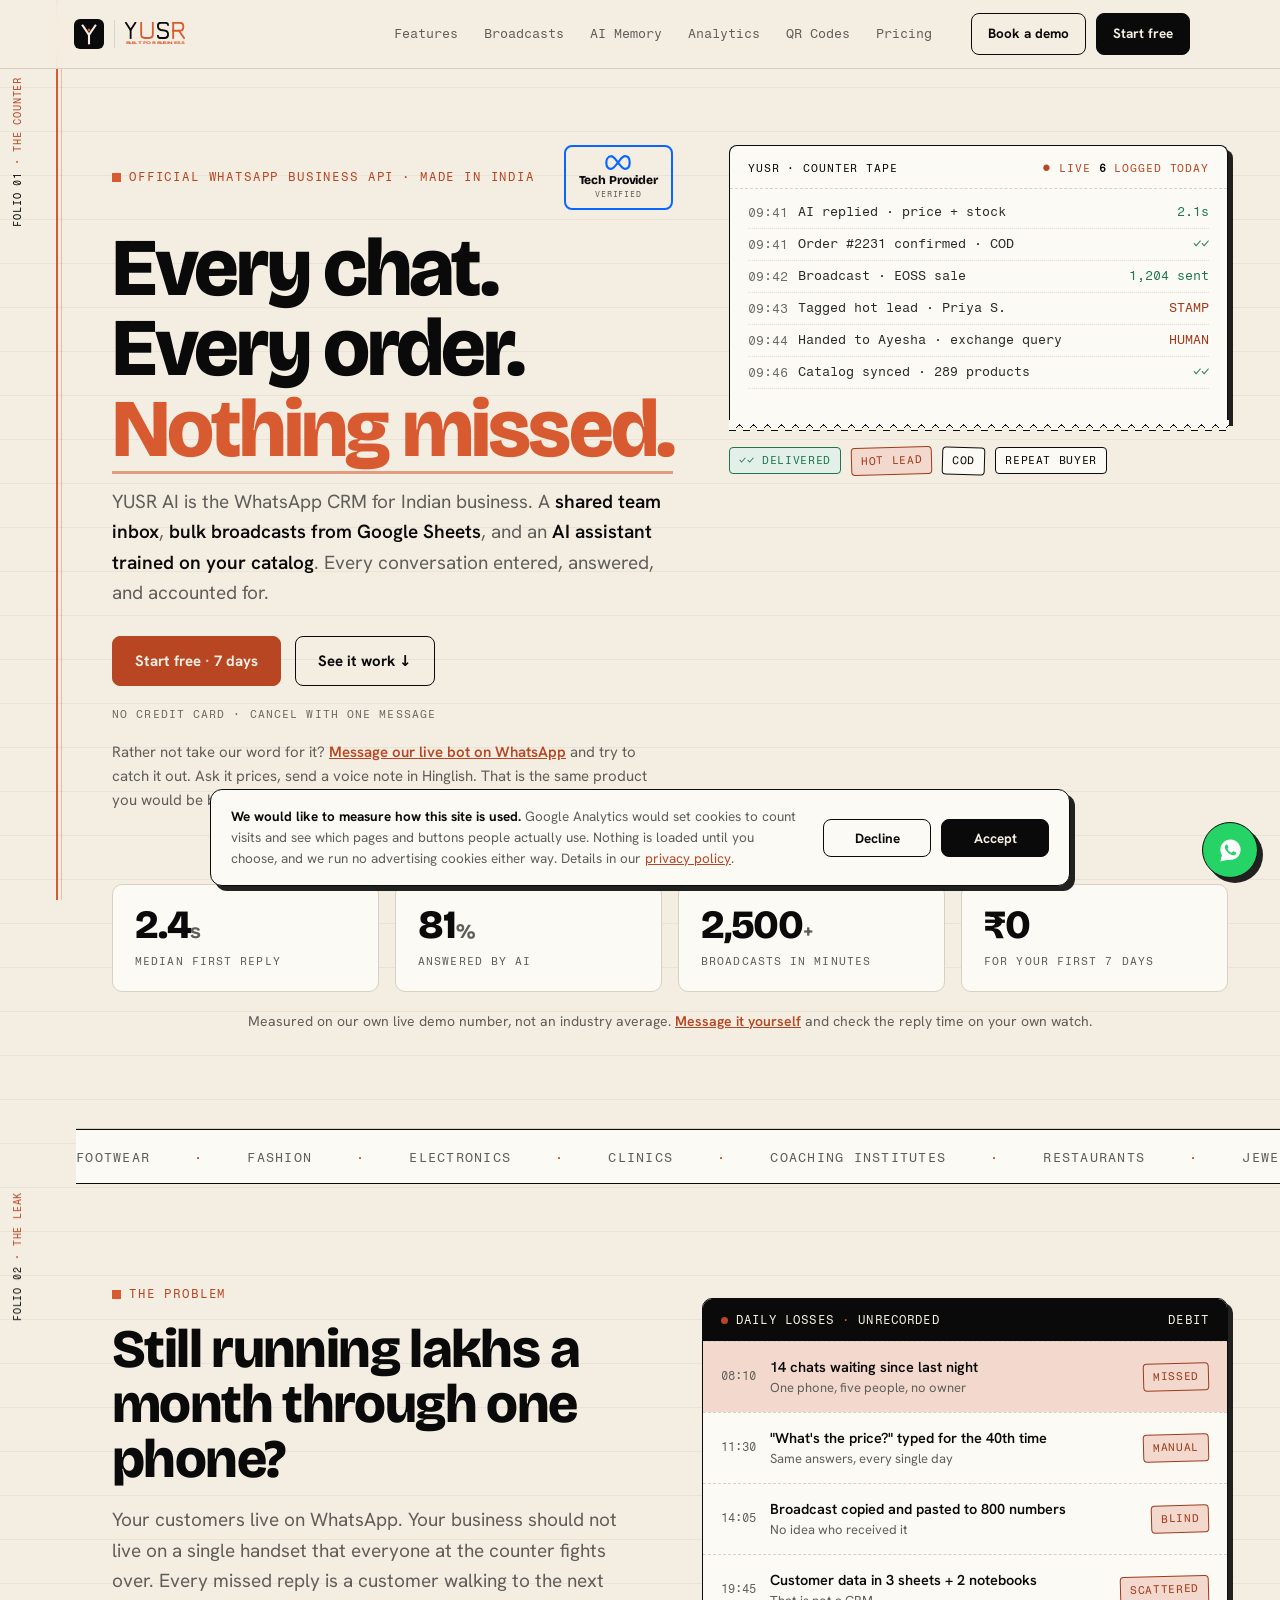
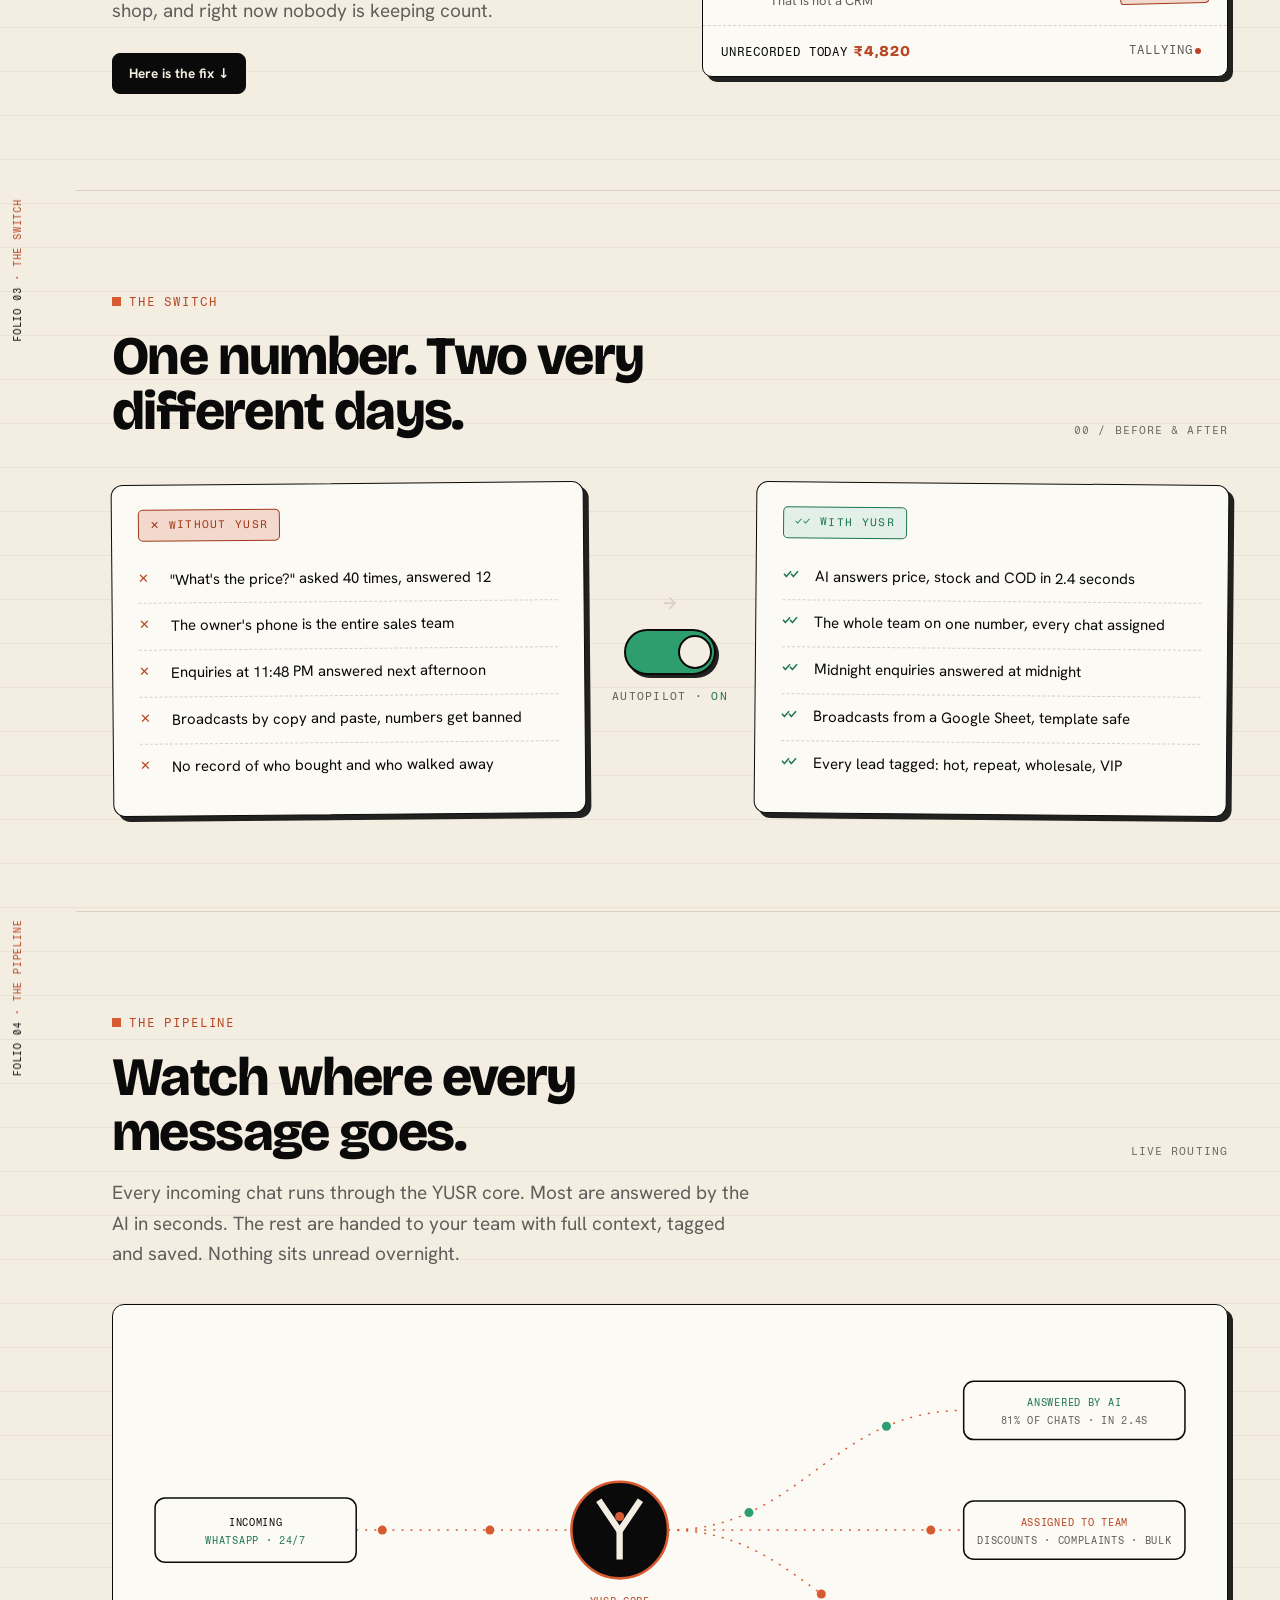
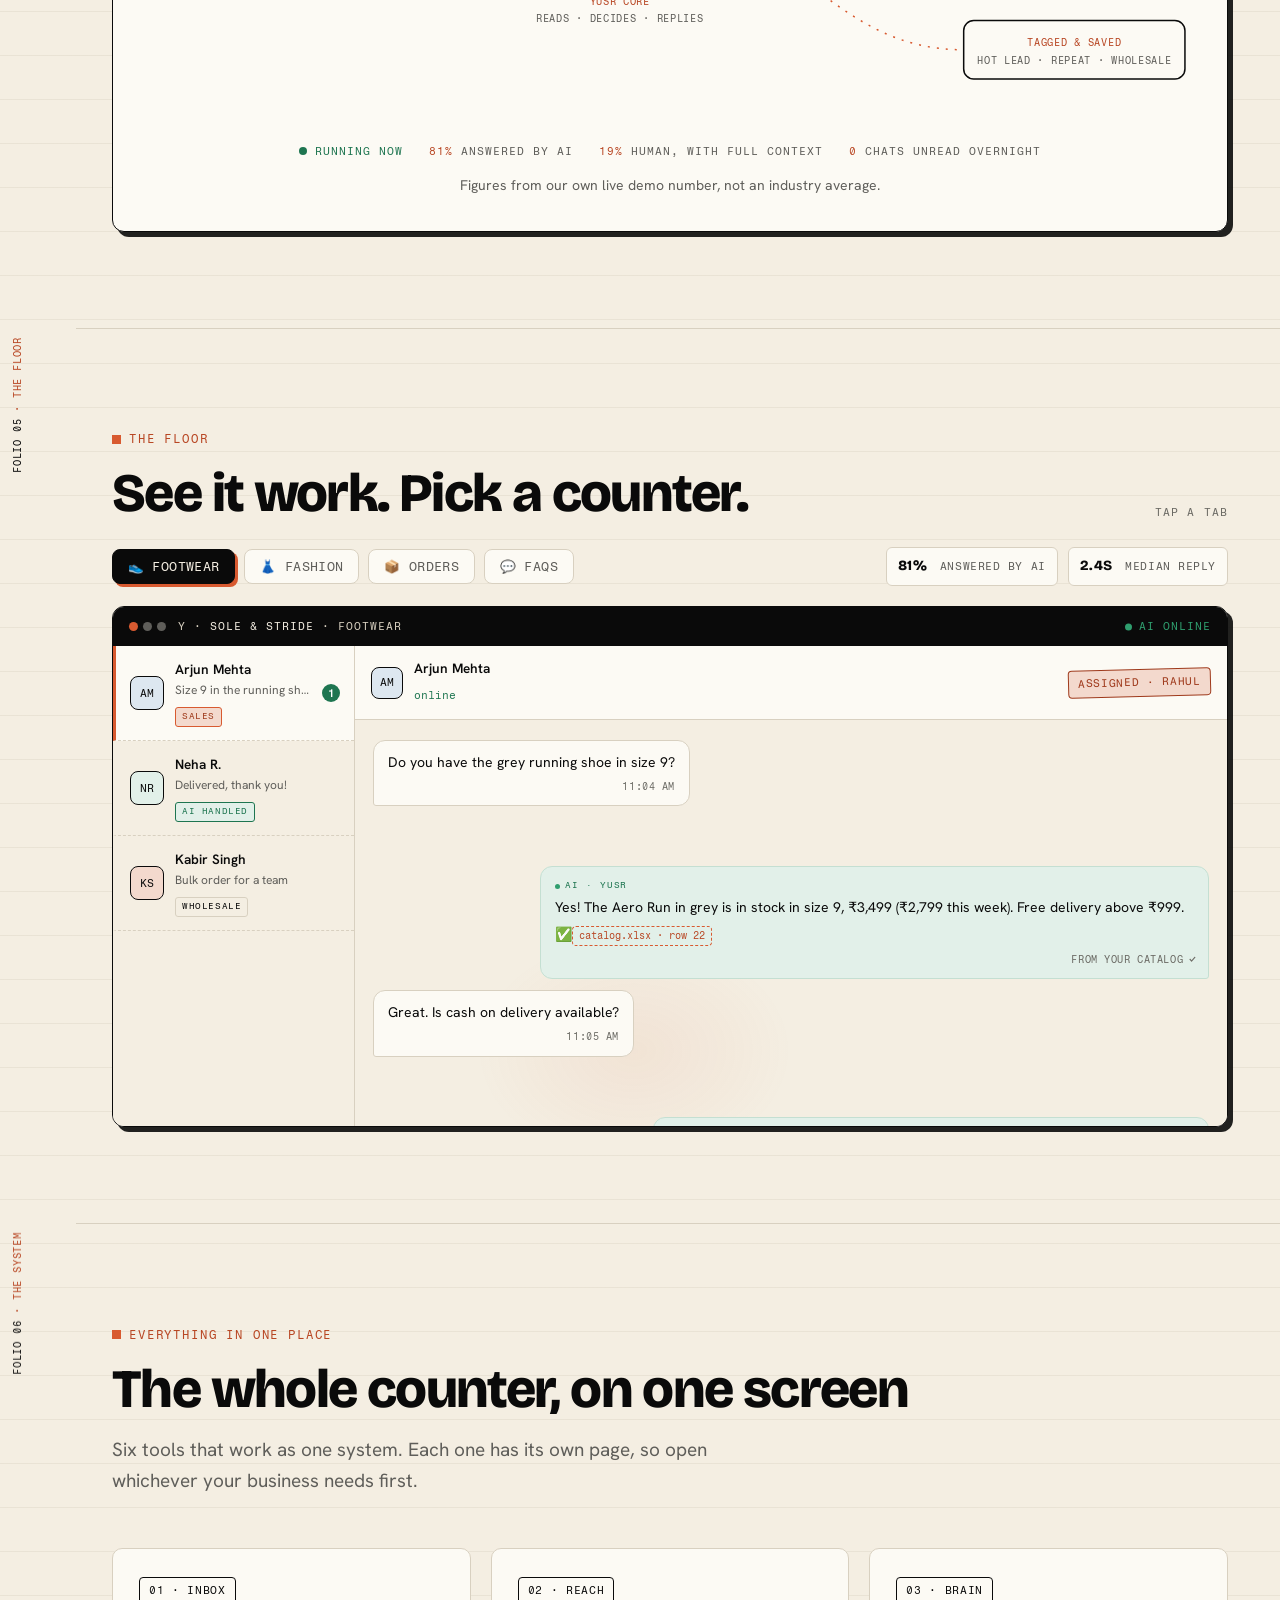
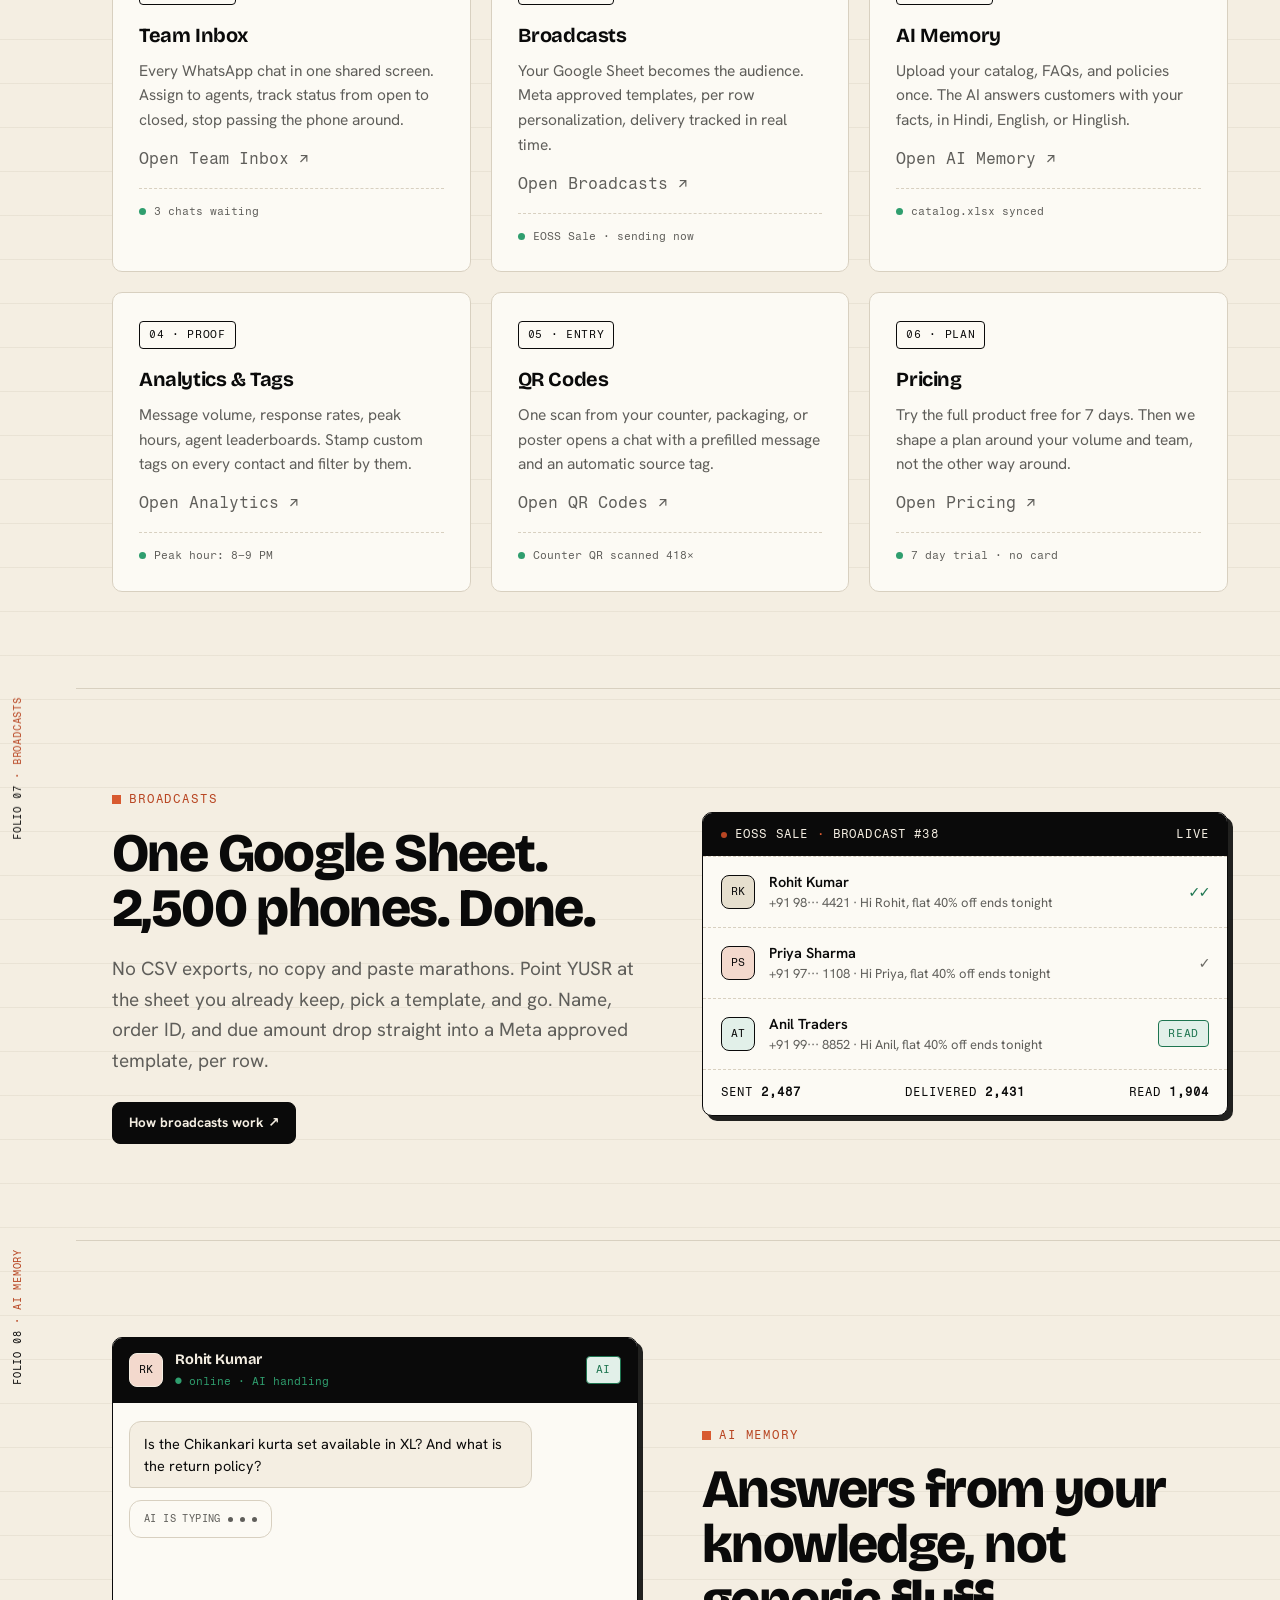
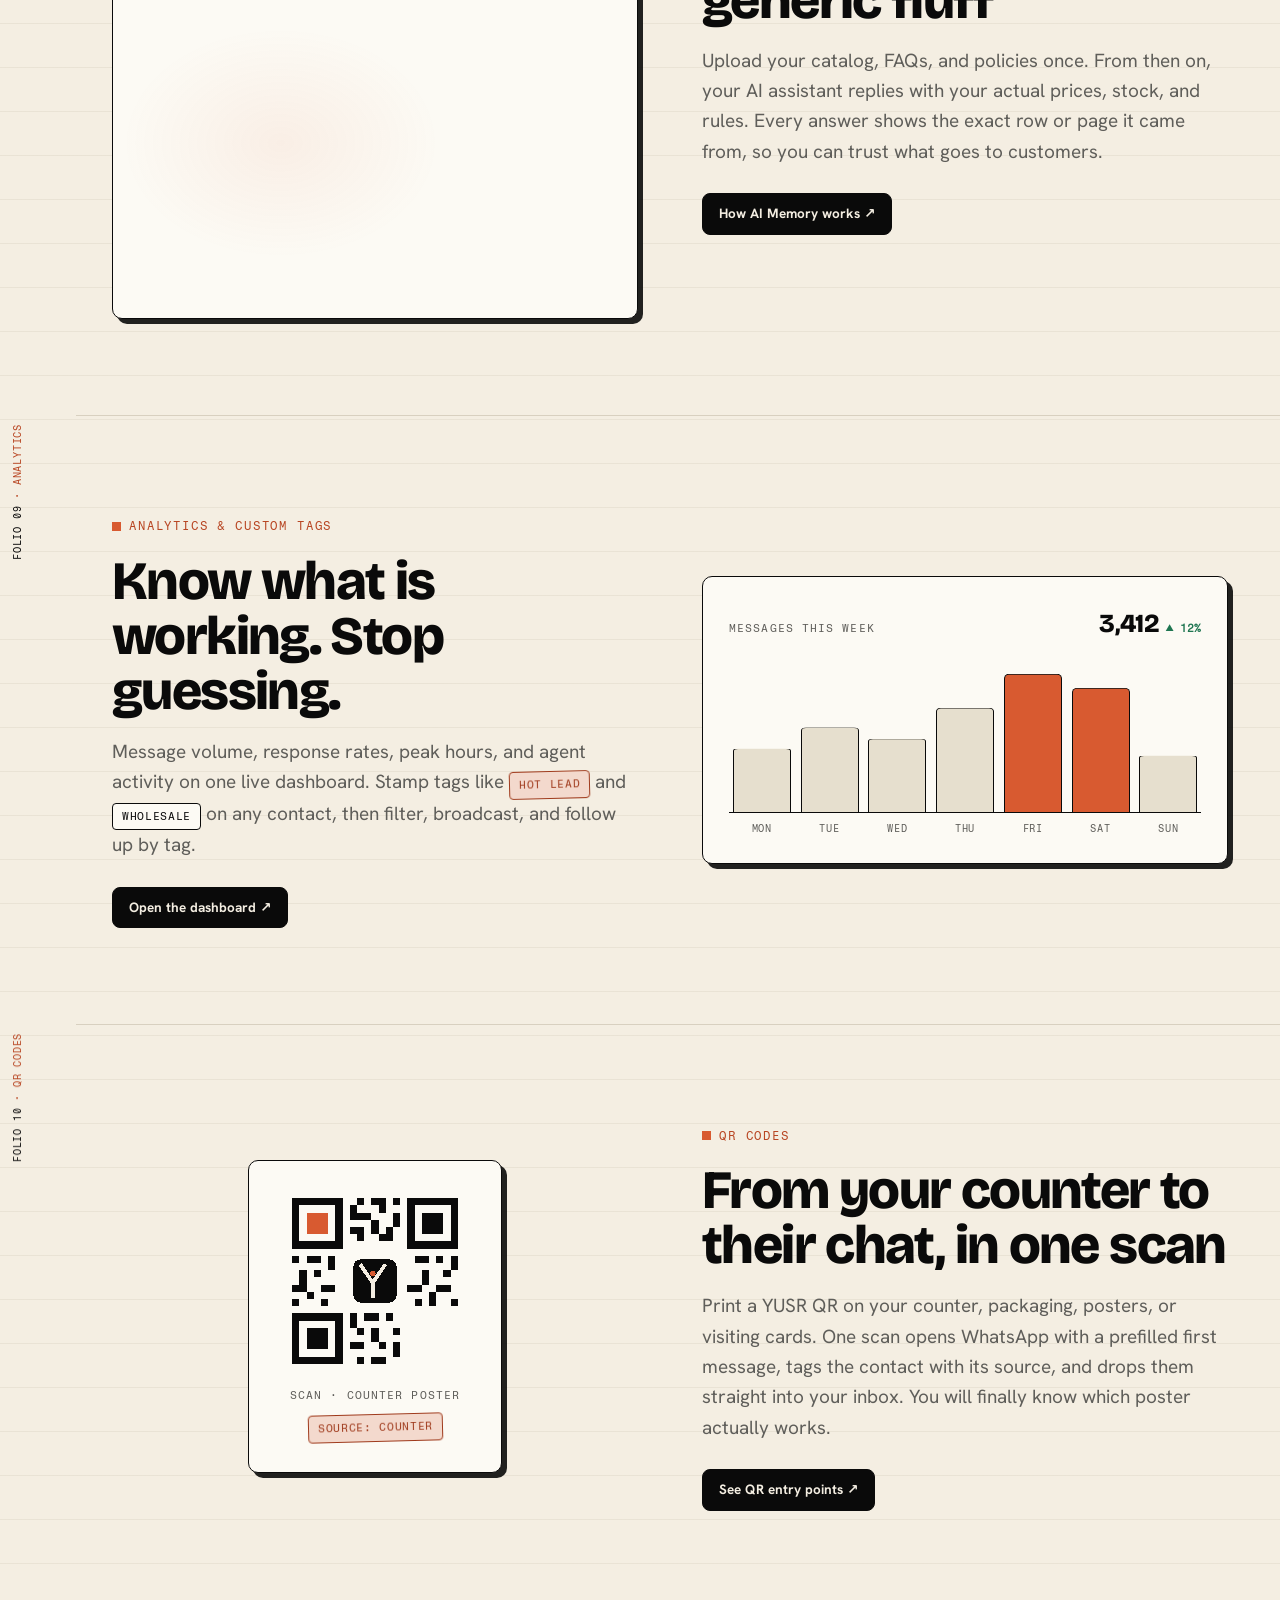
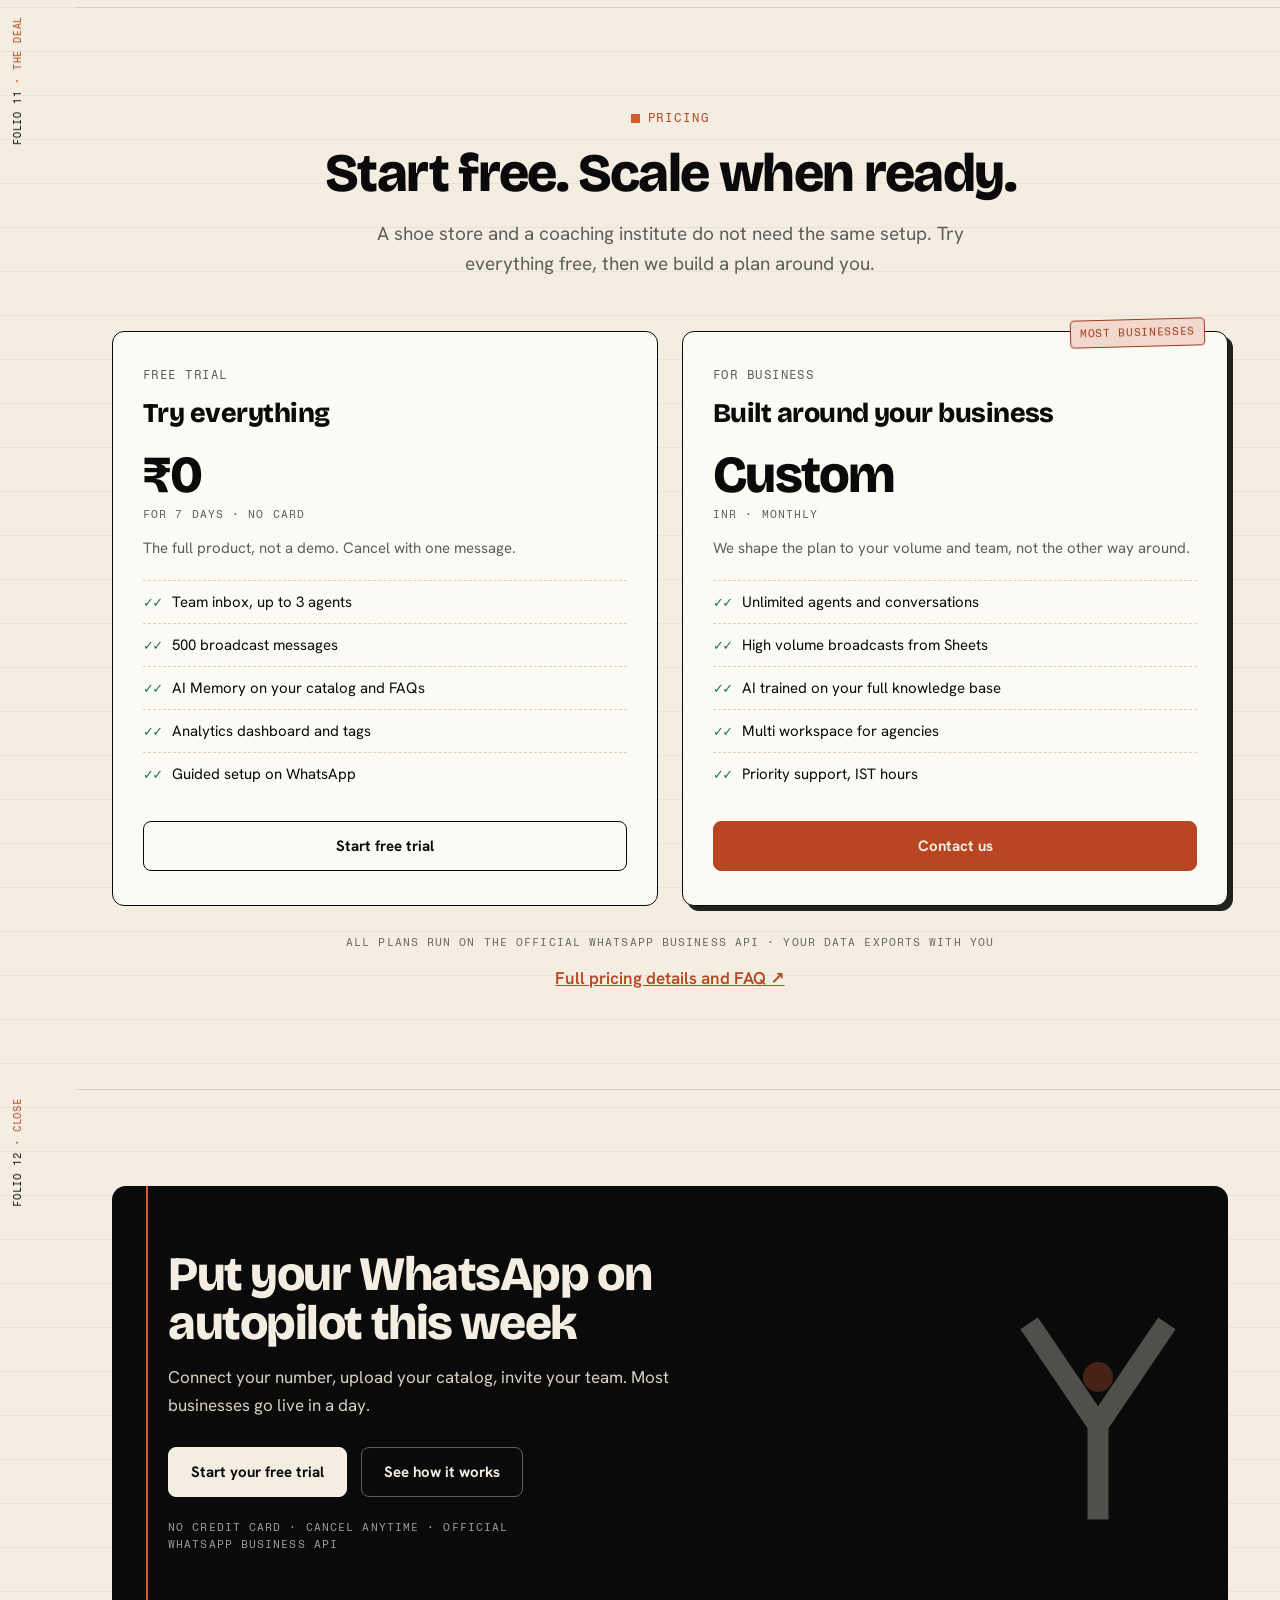
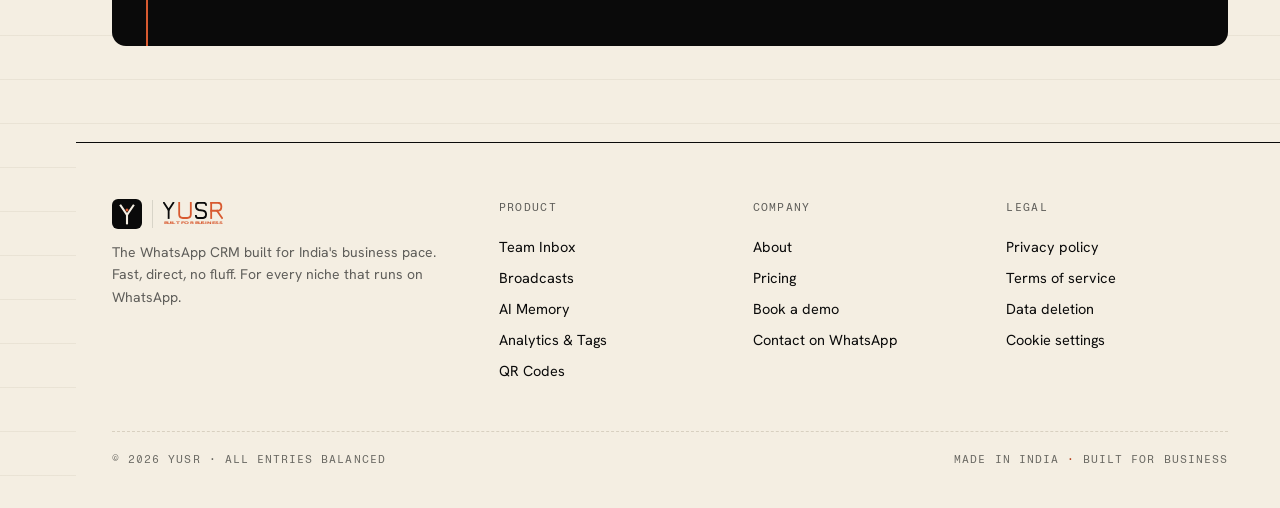
==== commit c95770bd: "Design audit: fix contrast, heading order, and nav inconsistency Consistency - The nav differed betw" ====
--- a/index.html
+++ b/index.html
@@ -129,7 +129,7 @@
   <link rel="preconnect" href="https://fonts.googleapis.com" />
   <link rel="preconnect" href="https://fonts.gstatic.com" crossorigin />
   <link href="https://fonts.googleapis.com/css2?family=Bricolage+Grotesque:opsz,wght@12..96,600;12..96,700;12..96,800&family=Hanken+Grotesk:wght@400;500;600;700;800&family=Fragment+Mono&display=swap" rel="stylesheet" />
-  <link rel="stylesheet" href="yusr.css?v=4" />
+  <link rel="stylesheet" href="yusr.css?v=5" />
   <style>
     /* ═══ Homepage additions · Switch · Pipeline · Floor ═══ */
     .adds-head { display:flex; align-items:flex-end; justify-content:space-between; gap:20px; flex-wrap:wrap; margin-bottom:8px; }
@@ -141,14 +141,14 @@
     .switch-card.bad { transform:rotate(-0.5deg); }
     .switch-card.good { transform:rotate(0.5deg); }
     .switch-card .tag { display:inline-flex; align-items:center; gap:8px; font-family:var(--font-mono); font-size:11px; letter-spacing:0.12em; text-transform:uppercase; padding:6px 11px; border-radius:5px; border:1.5px solid; margin-bottom:16px; }
-    .switch-card.bad .tag { color:var(--orange-deep); border-color:var(--orange-deep); background:var(--orange-soft); }
-    .switch-card.good .tag { color:var(--green); border-color:var(--green); background:var(--green-soft); }
+    .switch-card.bad .tag { color:var(--orange-ink); border-color:var(--orange-ink); background:var(--orange-soft); }
+    .switch-card.good .tag { color:var(--green-ink); border-color:var(--green-ink); background:var(--green-soft); }
     .switch-list { list-style:none; display:grid; gap:0; }
     .switch-list li { display:grid; grid-template-columns:22px 1fr; gap:10px; padding:12px 0; border-top:1px dashed var(--bone-2); font-size:15px; align-items:start; line-height:1.45; }
     .switch-list li:first-child { border-top:none; }
     .switch-card .mk { font-family:var(--font-mono); flex:none; font-size:13px; letter-spacing:-0.08em; }
     .switch-card.bad .mk { color:var(--orange-deep); }
-    .switch-card.good .mk { color:var(--green); font-weight:700; }
+    .switch-card.good .mk { color:var(--green-ink); font-weight:700; }
 
     .switch-mid { display:flex; flex-direction:column; align-items:center; justify-content:center; gap:14px; min-width:118px; }
     .switch-arrow { font-family:var(--font-mono); color:var(--bone-2); font-size:22px; line-height:1; }
@@ -157,7 +157,7 @@
     .toggle.off { background:var(--bone); }
     .toggle.off .knob { left:4px; }
     .mid-lbl { font-family:var(--font-mono); font-size:10.5px; letter-spacing:0.12em; text-transform:uppercase; color:var(--stone); text-align:center; }
-    .mid-lbl b { color:var(--green); font-weight:400; }
+    .mid-lbl b { color:var(--green-ink); font-weight:400; }
     .switch-block.off .switch-card.good { opacity:.4; box-shadow:none; }
     .switch-block.off .switch-card.bad { box-shadow:6px 6px 0 var(--orange-deep); }
     .switch-block.off .mid-lbl b { color:var(--stone-2); }
@@ -173,14 +173,14 @@
     .pipe text { font-family:var(--font-mono); fill:var(--stone); font-size:10px; letter-spacing:0.07em; text-transform:uppercase; }
     .pipe text.hd { fill:var(--ink); }
     .pipe text.or { fill:var(--orange-deep); }
-    .pipe text.gr { fill:var(--green); }
+    .pipe text.gr { fill:var(--green-ink); }
     .pipe .dot { fill:var(--orange); }
     .pipe .dot.g { fill:var(--green); }
     .pipe .ring { fill:none; stroke:var(--orange); stroke-width:1.5; opacity:.5; transform-box:fill-box; transform-origin:center; animation:ringpulse 2.4s ease-out infinite; }
     @keyframes ringpulse { from { transform:scale(.55); opacity:.7; } to { transform:scale(1.75); opacity:0; } }
     .pipe-hud { display:flex; flex-wrap:wrap; gap:10px 26px; align-items:center; justify-content:center; margin-top:22px; font-family:var(--font-mono); font-size:11px; letter-spacing:0.09em; text-transform:uppercase; color:var(--stone); }
-    .pipe-hud .live { color:var(--green); display:inline-flex; align-items:center; gap:8px; }
-    .pipe-hud .live::before { content:""; width:8px; height:8px; border-radius:50%; background:var(--green); animation:beat 1.8s infinite; }
+    .pipe-hud .live { color:var(--green-ink); display:inline-flex; align-items:center; gap:8px; }
+    .pipe-hud .live::before { content:""; width:8px; height:8px; border-radius:50%; background:var(--green-ink); animation:beat 1.8s infinite; }
     @keyframes beat { 0%,100%{opacity:1} 50%{opacity:.3} }
     .pipe-hud b { color:var(--orange-deep); font-weight:400; }
 
@@ -205,7 +205,7 @@
     .floor-bar .rt::before { content:""; position:absolute; left:0; top:50%; transform:translateY(-50%); width:7px; height:7px; border-radius:50%; background:var(--green); animation:beat 1.8s infinite; }
     .tick { transition:color .3s ease; }
     .tick.tick-sent, .tick.tick-delivered { color:var(--stone-2); }
-    .tick.tick-read { color:var(--orange-deep); }
+    .tick.tick-read { color:var(--orange-ink); }
     .floor-body { display:grid; grid-template-columns:242px 1fr; height:480px; }
     .floor-side { border-right:1px solid var(--bone-2); background:var(--sand); }
     .floor-conv { display:flex; gap:11px; align-items:center; padding:13px 14px; border-bottom:1px dashed var(--bone-2); border-left:3px solid transparent;
@@ -217,11 +217,11 @@
     .floor-conv .cm b { display:block; font-size:13.5px; font-weight:600; font-family:var(--font-body); }
     .floor-conv .cm span.pv { display:block; font-size:12px; color:var(--stone); white-space:nowrap; overflow:hidden; text-overflow:ellipsis; }
     .floor-conv .ct { font-family:var(--font-mono); font-size:8.5px; letter-spacing:0.07em; text-transform:uppercase; padding:2px 6px; border-radius:3px; margin-top:4px; display:inline-block; border:1px solid; }
-    .ct.sales { color:var(--orange-deep); border-color:var(--orange); background:var(--orange-soft); }
-    .ct.ai { color:var(--green); border-color:var(--green); background:var(--green-soft); }
+    .ct.sales { color:var(--orange-ink); border-color:var(--orange); background:var(--orange-soft); }
+    .ct.ai { color:var(--green-ink); border-color:var(--green-ink); background:var(--green-soft); }
     .ct.b2b { color:var(--ink); border-color:var(--bone-2); background:var(--sand); }
     .ct.sup { color:#2A6FA8; border-color:#9CC4E0; background:#E7F0F8; }
-    .floor-conv .un { flex:none; min-width:18px; height:18px; padding:0 5px; border-radius:999px; background:var(--green); color:#fff; font-size:11px; font-weight:700; display:grid; place-items:center; }
+    .floor-conv .un { flex:none; min-width:18px; height:18px; padding:0 5px; border-radius:999px; background:var(--green-ink); color:#fff; font-size:11px; font-weight:700; display:grid; place-items:center; }
     .floor-thread { display:flex; flex-direction:column; background:var(--sand); }
     .thread-variant { display:none; flex-direction:column; flex:1; min-height:0; }
     .thread-variant.on { display:flex; }
@@ -230,13 +230,13 @@
     @keyframes threadSwap { from { opacity:0; transform:translateY(5px); } to { opacity:1; transform:none; } }
     .floor-thread-head { display:flex; align-items:center; gap:11px; padding:12px 16px; border-bottom:1px solid var(--bone-2); background:var(--paper); }
     .floor-thread-head .nm b { display:block; font-size:13.5px; font-weight:600; }
-    .floor-thread-head .nm span { font-family:var(--font-mono); font-size:10.5px; color:var(--green); }
+    .floor-thread-head .nm span { font-family:var(--font-mono); font-size:10.5px; color:var(--green-ink); }
     .floor-thread-head .av { width:32px; height:32px; border-radius:8px; border:1.5px solid var(--ink); display:grid; place-items:center; font-family:var(--font-mono); font-size:11px; flex:none; }
     .floor-msgs { flex:1; display:flex; flex-direction:column; gap:11px; padding:20px 18px; min-height:0; overflow-y:auto; }
     .fmsg { max-width:80%; padding:11px 14px; border-radius:12px; font-size:14px; line-height:1.5; border:1px solid var(--bone-2); }
     .fmsg.in { align-self:flex-start; background:var(--paper); border-bottom-left-radius:3px; }
     .fmsg.out { align-self:flex-end; background:var(--green-soft); border-color:#C4DFD2; border-bottom-right-radius:3px; }
-    .fmsg .who { display:block; font-family:var(--font-mono); font-size:9px; letter-spacing:0.1em; text-transform:uppercase; color:var(--green); margin-bottom:5px; }
+    .fmsg .who { display:block; font-family:var(--font-mono); font-size:9px; letter-spacing:0.1em; text-transform:uppercase; color:var(--green-ink); margin-bottom:5px; }
     .fmsg .who::before { content:""; display:inline-block; width:5px; height:5px; border-radius:50%; background:var(--green); margin-right:5px; vertical-align:middle; }
     .fmsg .src { display:inline-block; font-family:var(--font-mono); font-size:9.5px; color:var(--orange-deep); border:1px dashed var(--orange); border-radius:4px; padding:2px 6px; margin-top:8px; }
     .fmsg .mt { display:flex; justify-content:flex-end; gap:6px; font-family:var(--font-mono); font-size:9.5px; color:var(--stone-2); text-transform:uppercase; letter-spacing:0.06em; margin-top:7px; }
@@ -329,7 +329,7 @@
       .rec-dot, .card-live .cdot, .ftyping i { animation:none; }
     }
   </style>
-  <script defer src="yusr.js?v=4"></script>
+  <script defer src="yusr.js?v=5"></script>
 </head>
 <body>
 <a class="skip-link" href="#main">Skip to main content</a>
@@ -348,6 +348,7 @@
       <a href="/analytics">Analytics</a>
       <a href="/qr">QR Codes</a>
       <a href="/pricing">Pricing</a>
+      <a class="nav-mobile-only" href="/book-demo">Book a demo</a>
     </nav>
     <div class="nav-cta">
       <a class="btn btn-ghost btn-sm" href="/book-demo">Book a demo</a>
@@ -379,7 +380,7 @@
         </div>
         <h1 class="display">Every chat.<br>Every order.<br><span class="u">Nothing missed.</span></h1>
         <p class="lede">YUSR AI is the WhatsApp CRM for Indian business. A <b>shared team inbox</b>, <b>bulk broadcasts from Google Sheets</b>, and an <b>AI assistant trained on your catalog</b>. Every conversation entered, answered, and accounted for.</p>
-        <div class="hero-actions" style="display:flex; gap:14px; margin-top:30px; flex-wrap:wrap;">
+        <div class="hero-actions">
           <a class="btn btn-orange" href="/pricing#trial">Start free · 7 days</a>
           <a class="btn btn-ghost" href="#features">See it work ↓</a>
         </div>
@@ -427,12 +428,12 @@
         <span class="eyebrow">The problem</span>
         <h2 class="sec">Still running lakhs a month through one phone?</h2>
         <p class="lede">Your customers live on WhatsApp. Your business should not live on a single handset that everyone at the counter fights over. Every missed reply is a customer walking to the next shop, and right now nobody is keeping count.</p>
-        <div style="margin-top:26px;">
+        <div class="sec-actions">
           <a class="btn btn-ink btn-sm" href="#features">Here is the fix ↓</a>
         </div>
       </div>
       <div class="visual rv">
-        <div class="ledger" role="table" aria-label="Daily losses that go unrecorded, tallying live">
+        <div class="ledger" role="img" aria-label="Daily losses that go unrecorded, tallying live">
           <div class="ledger-head"><span><i class="rec-dot" aria-hidden="true"></i>Daily losses <span class="dot">·</span> unrecorded</span><span>DEBIT</span></div>
           <div class="ledger-row" data-row style="transition-delay:.05s"><span class="mono">08:10</span><div class="grow"><div class="name">14 chats waiting since last night</div><div class="sub">One phone, five people, no owner</div></div><span class="chip orange">missed</span></div>
           <div class="ledger-row" data-row style="transition-delay:.18s"><span class="mono">11:30</span><div class="grow"><div class="name">"What's the price?" typed for the 40th time</div><div class="sub">Same answers, every single day</div></div><span class="chip orange">manual</span></div>
@@ -573,10 +574,10 @@
     </div>
     <div class="floor-top rv">
       <div class="floor-tabs" role="tablist" aria-label="Conversation type">
-        <button class="floor-tab active" data-floor="footwear" role="tab" aria-selected="true">👟 Footwear</button>
-        <button class="floor-tab" data-floor="fashion" role="tab" aria-selected="false">👗 Fashion</button>
-        <button class="floor-tab" data-floor="orders" role="tab" aria-selected="false">📦 Orders</button>
-        <button class="floor-tab" data-floor="faqs" role="tab" aria-selected="false">💬 FAQs</button>
+        <button class="floor-tab active" data-floor="footwear" role="tab" id="floortab-footwear" aria-controls="floorpanel-footwear" aria-selected="true" tabindex="0"><span aria-hidden="true">👟</span> Footwear</button>
+        <button class="floor-tab" data-floor="fashion" role="tab" id="floortab-fashion" aria-controls="floorpanel-fashion" aria-selected="false" tabindex="-1"><span aria-hidden="true">👗</span> Fashion</button>
+        <button class="floor-tab" data-floor="orders" role="tab" id="floortab-orders" aria-controls="floorpanel-orders" aria-selected="false" tabindex="-1"><span aria-hidden="true">📦</span> Orders</button>
+        <button class="floor-tab" data-floor="faqs" role="tab" id="floortab-faqs" aria-controls="floorpanel-faqs" aria-selected="false" tabindex="-1"><span aria-hidden="true">💬</span> FAQs</button>
       </div>
       <div class="floor-stats">
         <span class="floor-stat"><b>81%</b> answered by AI</span>
@@ -586,7 +587,7 @@
 
     <div class="floor-stage rv">
       <!-- FOOTWEAR -->
-      <div class="floor-panel active" data-floor="footwear" role="tabpanel">
+      <div class="floor-panel active" data-floor="footwear" role="tabpanel" id="floorpanel-footwear" aria-labelledby="floortab-footwear">
         <div class="floor-window">
           <div class="floor-bar">
             <span class="dots"><i class="o"></i><i></i><i></i></span>
@@ -658,7 +659,7 @@
       </div>
 
       <!-- FASHION -->
-      <div class="floor-panel" data-floor="fashion" role="tabpanel">
+      <div class="floor-panel" data-floor="fashion" role="tabpanel" id="floorpanel-fashion" aria-labelledby="floortab-fashion">
         <div class="floor-window">
           <div class="floor-bar">
             <span class="dots"><i class="o"></i><i></i><i></i></span>
@@ -731,7 +732,7 @@
       </div>
 
       <!-- ORDERS -->
-      <div class="floor-panel" data-floor="orders" role="tabpanel">
+      <div class="floor-panel" data-floor="orders" role="tabpanel" id="floorpanel-orders" aria-labelledby="floortab-orders">
         <div class="floor-window">
           <div class="floor-bar">
             <span class="dots"><i class="o"></i><i></i><i></i></span>
@@ -803,7 +804,7 @@
       </div>
 
       <!-- FAQs -->
-      <div class="floor-panel" data-floor="faqs" role="tabpanel">
+      <div class="floor-panel" data-floor="faqs" role="tabpanel" id="floorpanel-faqs" aria-labelledby="floortab-faqs">
         <div class="floor-window">
           <div class="floor-bar">
             <span class="dots"><i class="o"></i><i></i><i></i></span>
@@ -888,44 +889,44 @@
     <div class="grid-3">
       <a class="card lift rv" href="/features" style="text-decoration:none; color:inherit;">
         <span class="chip">01 · Inbox</span>
-        <h3 style="margin-top:14px;">Team Inbox</h3>
+        <h3>Team Inbox</h3>
         <p>Every WhatsApp chat in one shared screen. Assign to agents, track status from open to closed, stop passing the phone around.</p>
-        <p style="margin-top:14px; font-family:var(--font-mono); font-size:12px; color:var(--orange-deep);">Open Team Inbox ↗</p>
+        <p class="card-open">Open Team Inbox ↗</p>
         <div class="card-live"><span class="cdot"></span><span class="txt" data-live data-lines="Rahul replied 6s ago|3 chats waiting|Sana just closed #2231"></span></div>
       </a>
       <a class="card lift rv" href="/broadcasts" style="text-decoration:none; color:inherit;">
         <span class="chip">02 · Reach</span>
-        <h3 style="margin-top:14px;">Broadcasts</h3>
+        <h3>Broadcasts</h3>
         <p>Your Google Sheet becomes the audience. Meta approved templates, per row personalization, delivery tracked in real time.</p>
-        <p style="margin-top:14px; font-family:var(--font-mono); font-size:12px; color:var(--orange-deep);">Open Broadcasts ↗</p>
+        <p class="card-open">Open Broadcasts ↗</p>
         <div class="card-live"><span class="cdot"></span><span class="txt" data-live data-lines="1,904 read so far|EOSS Sale · sending now|97% delivered"></span></div>
       </a>
       <a class="card lift rv" href="/memory" style="text-decoration:none; color:inherit;">
         <span class="chip">03 · Brain</span>
-        <h3 style="margin-top:14px;">AI Memory</h3>
+        <h3>AI Memory</h3>
         <p>Upload your catalog, FAQs, and policies once. The AI answers customers with your facts, in Hindi, English, or Hinglish.</p>
-        <p style="margin-top:14px; font-family:var(--font-mono); font-size:12px; color:var(--orange-deep);">Open AI Memory ↗</p>
+        <p class="card-open">Open AI Memory ↗</p>
         <div class="card-live"><span class="cdot"></span><span class="txt" data-live data-lines="Answered in 2.1s|catalog.xlsx synced|32 FAQs indexed"></span></div>
       </a>
       <a class="card lift rv" href="/analytics" style="text-decoration:none; color:inherit;">
         <span class="chip">04 · Proof</span>
-        <h3 style="margin-top:14px;">Analytics &amp; Tags</h3>
+        <h3>Analytics &amp; Tags</h3>
         <p>Message volume, response rates, peak hours, agent leaderboards. Stamp custom tags on every contact and filter by them.</p>
-        <p style="margin-top:14px; font-family:var(--font-mono); font-size:12px; color:var(--orange-deep);">Open Analytics ↗</p>
+        <p class="card-open">Open Analytics ↗</p>
         <div class="card-live"><span class="cdot"></span><span class="txt" data-live data-lines="3,412 messages this week|Peak hour: 8–9 PM|Sana leading today"></span></div>
       </a>
       <a class="card lift rv" href="/qr" style="text-decoration:none; color:inherit;">
         <span class="chip">05 · Entry</span>
-        <h3 style="margin-top:14px;">QR Codes</h3>
+        <h3>QR Codes</h3>
         <p>One scan from your counter, packaging, or poster opens a chat with a prefilled message and an automatic source tag.</p>
-        <p style="margin-top:14px; font-family:var(--font-mono); font-size:12px; color:var(--orange-deep);">Open QR Codes ↗</p>
+        <p class="card-open">Open QR Codes ↗</p>
         <div class="card-live"><span class="cdot"></span><span class="txt" data-live data-lines="Counter QR scanned 418×|+1 lead · packaging QR|Hoarding: 129 scans"></span></div>
       </a>
       <a class="card lift rv" href="/pricing" style="text-decoration:none; color:inherit;">
         <span class="chip">06 · Plan</span>
-        <h3 style="margin-top:14px;">Pricing</h3>
+        <h3>Pricing</h3>
         <p>Try the full product free for 7 days. Then we shape a plan around your volume and team, not the other way around.</p>
-        <p style="margin-top:14px; font-family:var(--font-mono); font-size:12px; color:var(--orange-deep);">Open Pricing ↗</p>
+        <p class="card-open">Open Pricing ↗</p>
         <div class="card-live"><span class="cdot"></span><span class="txt" data-live data-lines="7 day trial · no card|Setup call in 24h|Cancel anytime"></span></div>
       </a>
     </div>
@@ -941,12 +942,12 @@
         <span class="eyebrow">Broadcasts</span>
         <h2 class="sec">One Google Sheet. <span class="keep">2,500 phones.</span> Done.</h2>
         <p class="lede">No CSV exports, no copy and paste marathons. Point YUSR at the sheet you already keep, pick a template, and go. Name, order ID, and due amount drop straight into a Meta approved template, per row.</p>
-        <div style="margin-top:26px; display:flex; gap:12px; flex-wrap:wrap;">
+        <div class="sec-actions">
           <a class="btn btn-ink btn-sm" href="/broadcasts">How broadcasts work ↗</a>
         </div>
       </div>
       <div class="visual rv">
-        <div class="ledger ledger-broadcast" aria-label="A live broadcast send, delivery status updating in real time">
+        <div class="ledger ledger-broadcast" role="img" aria-label="A live broadcast send, delivery status updating in real time">
           <div class="ledger-head"><span><i class="rec-dot sm" aria-hidden="true"></i>EOSS Sale <span class="dot">·</span> Broadcast #38</span><span>LIVE</span></div>
           <div class="ledger-row" data-brow data-state="delivered"><span class="avatar">RK</span><div class="grow"><div class="name">Rohit Kumar</div><div class="sub">+91 98··· 4421 · Hi Rohit, flat 40% off ends tonight</div></div><span class="b-status" data-status></span></div>
           <div class="ledger-row" data-brow data-state="sent"><span class="avatar o">PS</span><div class="grow"><div class="name">Priya Sharma</div><div class="sub">+91 97··· 1108 · Hi Priya, flat 40% off ends tonight</div></div><span class="b-status" data-status></span></div>
@@ -971,7 +972,7 @@
         <span class="eyebrow">AI Memory</span>
         <h2 class="sec">Answers from your knowledge, not generic fluff</h2>
         <p class="lede">Upload your catalog, FAQs, and policies once. From then on, your AI assistant replies with your actual prices, stock, and rules. Every answer shows the exact row or page it came from, so you can trust what goes to customers.</p>
-        <div style="margin-top:26px;">
+        <div class="sec-actions">
           <a class="btn btn-ink btn-sm" href="/memory">How AI Memory works ↗</a>
         </div>
       </div>
@@ -1009,7 +1010,7 @@
         <span class="eyebrow">Analytics &amp; custom tags</span>
         <h2 class="sec">Know what is working. Stop guessing.</h2>
         <p class="lede">Message volume, response rates, peak hours, and agent activity on one live dashboard. Stamp tags like <span class="chip orange">hot lead</span> and <span class="chip">wholesale</span> on any contact, then filter, broadcast, and follow up by tag.</p>
-        <div style="margin-top:26px;">
+        <div class="sec-actions">
           <a class="btn btn-ink btn-sm" href="/analytics">Open the dashboard ↗</a>
         </div>
       </div>
@@ -1017,9 +1018,9 @@
         <div class="card" style="border:1.5px solid var(--ink); box-shadow:var(--stamp);">
           <div style="display:flex; justify-content:space-between; align-items:baseline; margin-bottom:18px;">
             <span style="font-family:var(--font-mono); font-size:11px; letter-spacing:0.1em; text-transform:uppercase; color:var(--stone);">Messages this week</span>
-            <span style="font-family:var(--font-display); font-weight:800; font-size:26px;"><span data-count="3412">0</span> <span class="delta" style="font-family:var(--font-mono); font-size:11px; color:var(--green);">▲ 12%</span></span>
+            <span class="metric-lead"><span data-count="3412">0</span> <span class="delta">▲ 12%</span></span>
           </div>
-          <div class="bars" aria-label="Messages per day, Monday to Sunday">
+          <div class="bars" role="img" aria-label="Messages per day, Monday to Sunday">
             <div class="bar" data-h="0.45"></div>
             <div class="bar" data-h="0.6"></div>
             <div class="bar" data-h="0.52"></div>
@@ -1044,7 +1045,7 @@
         <span class="eyebrow">QR codes</span>
         <h2 class="sec">From your counter to their chat, in one scan</h2>
         <p class="lede">Print a YUSR QR on your counter, packaging, posters, or visiting cards. One scan opens WhatsApp with a prefilled first message, tags the contact with its source, and drops them straight into your inbox. You will finally know which poster actually works.</p>
-        <div style="margin-top:26px;">
+        <div class="sec-actions">
           <a class="btn btn-ink btn-sm" href="/qr">See QR entry points ↗</a>
         </div>
       </div>
@@ -1138,7 +1139,7 @@
     <div class="cta-band rv">
       <h2>Put your WhatsApp on autopilot this week</h2>
       <p>Connect your number, upload your catalog, invite your team. Most businesses go live in a day.</p>
-      <div style="display:flex; gap:14px; flex-wrap:wrap;">
+      <div class="cta-actions">
         <a class="btn btn-ink" href="/pricing#trial">Start your free trial</a>
         <a class="btn btn-ghost" href="/features">See how it works</a>
       </div>
@@ -1160,7 +1161,7 @@
         <p>The WhatsApp CRM built for India's business pace. Fast, direct, no fluff. For every niche that runs on WhatsApp.</p>
       </div>
       <div>
-        <h4>Product</h4>
+        <h3>Product</h3>
         <a href="/features">Team Inbox</a>
         <a href="/broadcasts">Broadcasts</a>
         <a href="/memory">AI Memory</a>
@@ -1168,14 +1169,14 @@
         <a href="/qr">QR Codes</a>
       </div>
       <div>
-        <h4>Company</h4>
+        <h3>Company</h3>
         <a href="/about">About</a>
         <a href="/pricing">Pricing</a>
         <a href="/book-demo">Book a demo</a>
         <a href="https://wa.me/919286046420?text=Hi%2C%20I%20want%20to%20know%20about%20your%20service" target="_blank" rel="noopener" data-cta="footer-whatsapp">Contact on WhatsApp</a>
       </div>
       <div>
-        <h4>Legal</h4>
+        <h3>Legal</h3>
         <a href="/privacy">Privacy policy</a>
         <a href="/terms">Terms of service</a>
         <a href="/deletion">Data deletion</a>
@@ -1247,18 +1248,32 @@
     floorTimer = setTimeout(loopFloor, (dur || 3200) + 2600);
   }
 
-  tabs.forEach(function (t) {
-    t.addEventListener('click', function () {
-      var key = t.getAttribute('data-floor');
-      tabs.forEach(function (x) {
-        var on = x === t;
-        x.classList.toggle('active', on);
-        x.setAttribute('aria-selected', on ? 'true' : 'false');
-      });
-      panels.forEach(function (p) {
-        p.classList.toggle('active', p.getAttribute('data-floor') === key);
-      });
-      loopFloor();
+  /* Roving tabindex: only the selected tab is in the tab order, and the
+     arrow keys move between them. That is what the tablist role promises. */
+  function selectTab(t, focus) {
+    var key = t.getAttribute('data-floor');
+    tabs.forEach(function (x) {
+      var on = x === t;
+      x.classList.toggle('active', on);
+      x.setAttribute('aria-selected', on ? 'true' : 'false');
+      x.setAttribute('tabindex', on ? '0' : '-1');
+    });
+    panels.forEach(function (p) {
+      p.classList.toggle('active', p.getAttribute('data-floor') === key);
+    });
+    if (focus) t.focus();
+    loopFloor();
+  }
+
+  tabs.forEach(function (t, i) {
+    t.addEventListener('click', function () { selectTab(t, false); });
+    t.addEventListener('keydown', function (e) {
+      var to = null;
+      if (e.key === 'ArrowRight') to = tabs[(i + 1) % tabs.length];
+      else if (e.key === 'ArrowLeft') to = tabs[(i - 1 + tabs.length) % tabs.length];
+      else if (e.key === 'Home') to = tabs[0];
+      else if (e.key === 'End') to = tabs[tabs.length - 1];
+      if (to) { e.preventDefault(); selectTab(to, true); }
     });
   });
 
--- a/yusr.css
+++ b/yusr.css
@@ -12,11 +12,15 @@
   --ink: #0A0A0A;
   --ink-2: #2A2A2A;
   --stone: #5F5E5A;
-  --stone-2: #8A8983;
+  --stone-2: #6B6A64;
+  --stone-dim: #9C9A92;   /* muted text on ink only; --stone-2 is too dark there */
   --orange: #D85A30;
   --orange-deep: #B84623;
+  --orange-ink: #9F3A1C;  /* orange text on --orange-soft (chips, error states) */
   --orange-soft: #F3D9CD;
+  --orange-wash: #F9EAE2; /* transient row highlight, light enough to read muted text on */
   --green: #2F9E6E;
+  --green-ink: #1E7550;   /* green text on light; --green is for ink backgrounds + dots */
   --green-soft: #E2F0E9;
 
   --font-display: 'Bricolage Grotesque', system-ui, sans-serif;
@@ -169,7 +173,10 @@
 }
 .btn-ink { background: var(--ink); color: var(--sand); }
 .btn-ink:hover { transform: translate(-2px, -2px); box-shadow: 4px 4px 0 var(--orange); }
-.btn-orange { background: var(--orange); color: var(--sand); border-color: var(--orange-deep); }
+/* The deep orange, not the bright one: sand on --orange only reaches 3.35:1,
+   which is under the bar for button text. --orange stays the accent colour
+   for rules, underlines and chip borders, where it is not carrying text. */
+.btn-orange { background: var(--orange-deep); color: var(--sand); border-color: var(--orange-deep); }
 .btn-orange:hover { transform: translate(-2px, -2px); box-shadow: 4px 4px 0 var(--ink); }
 .btn-ghost { background: transparent; color: var(--ink); }
 .btn-ghost:hover { background: var(--paper); transform: translate(-2px, -2px); box-shadow: 4px 4px 0 var(--bone-2); }
@@ -244,6 +251,30 @@
 p.muted { color: var(--stone); }
 
 .sec-head { margin-bottom: 52px; }
+
+/* ── Repeated layout groups ─────────────────────────────────────
+   These were inline styles duplicated across all 13 pages, which
+   drifted (hero button rows sat at 28px on some pages and 30px on
+   others) and could not be overridden by any media query. */
+
+/* Subpage h1s run one step below the homepage hero. */
+.page-hero .display { font-size: clamp(40px, 5.4vw, 68px); }
+
+.hero-actions { display: flex; gap: 14px; margin-top: 28px; flex-wrap: wrap; }
+.cta-actions  { display: flex; gap: 14px; flex-wrap: wrap; }
+.chip-row     { display: flex; gap: 10px; margin-top: 22px; flex-wrap: wrap; }
+.sec-actions  { display: flex; gap: 12px; margin-top: 26px; flex-wrap: wrap; }
+
+/* Chip sitting directly above a card heading. */
+.card .chip + h3 { margin-top: 14px; }
+
+/* "Open Team Inbox ↗" affordance at the foot of a linked card. */
+.card-open {
+  margin-top: 14px;
+  font-family: var(--font-mono);
+  font-size: 12px;
+  color: var(--orange-deep);
+}
 
 /* ── Chips / stamps ─────────────────────────────────────────── */
 .chip {
@@ -258,11 +289,11 @@
   background: var(--paper);
   color: var(--ink);
 }
-.chip.orange { border-color: var(--orange-deep); color: var(--orange-deep); background: var(--orange-soft); transform: rotate(-1.5deg); }
-.chip.green { border-color: var(--green); color: var(--green); background: var(--green-soft); }
+.chip.orange { border-color: var(--orange-ink); color: var(--orange-ink); background: var(--orange-soft); transform: rotate(-1.5deg); }
+.chip.green { border-color: var(--green-ink); color: var(--green-ink); background: var(--green-soft); }
 .chip.tilt { transform: rotate(1.6deg); }
 
-.tick { color: var(--green); font-weight: 700; letter-spacing: -0.12em; }
+.tick { color: var(--green-ink); font-weight: 700; letter-spacing: -0.12em; }
 
 /* ── Demo request form ─────────────────────────────────────── */
 .form-card { background: var(--paper); border: 1.5px solid var(--ink); border-radius: var(--r); box-shadow: var(--stamp); padding: clamp(24px,4vw,40px); }
@@ -280,11 +311,11 @@
 .form-fine { margin-top: 14px; font-family: var(--font-mono); font-size: 11.5px; letter-spacing: 0.04em; color: var(--stone-2); }
 .form-status { display: none; margin-top: 16px; font-family: var(--font-mono); font-size: 13px; padding: 12px 14px; border-radius: 8px; border: 1.5px solid; }
 .form-status.show { display: block; }
-.form-status.ok { color: var(--green); border-color: var(--green); background: var(--green-soft); }
-.form-status.err { color: var(--orange-deep); border-color: var(--orange); background: var(--orange-soft); }
+.form-status.ok { color: var(--green-ink); border-color: var(--green-ink); background: var(--green-soft); }
+.form-status.err { color: var(--orange-ink); border-color: var(--orange); background: var(--orange-soft); }
 .demo-confirm { display: none; text-align: center; padding: 20px 10px; }
 .demo-confirm.show { display: block; }
-.demo-confirm .mk { font-family: var(--font-mono); font-size: 34px; color: var(--green); line-height: 1; }
+.demo-confirm .mk { font-family: var(--font-mono); font-size: 34px; color: var(--green-ink); line-height: 1; }
 .demo-confirm h2 { font-size: 24px; font-weight: 800; margin-top: 14px; }
 .demo-confirm p { color: var(--stone); margin-top: 8px; }
 
@@ -344,7 +375,7 @@
 .b-status { display: inline-flex; min-width: 64px; justify-content: flex-end; }
 .tick { transition: color .3s ease; }
 .tick.tick-sent, .tick.tick-delivered { color: var(--stone-2); }
-.tick.tick-read { color: var(--orange-deep); }
+.tick.tick-read { color: var(--orange-ink); }
 
 /* ── shared chat/message typing indicator + reveal ── */
 .fmsg, .bubble { opacity: 0; transform: translateY(10px); transition: opacity .45s ease, transform .45s ease; position: relative; z-index: 1; }
@@ -477,10 +508,10 @@
   animation: printIn .35s ease both;
   transition: background-color .55s ease;
 }
-.tape-line.fresh { background-color: var(--orange-soft); }
+.tape-line.fresh { background-color: var(--orange-wash); }
 .tape-line .t { color: var(--stone-2); flex: none; }
-.tape-line .ok { color: var(--green); margin-left: auto; flex: none; }
-.tape-line .hot { color: var(--orange-deep); margin-left: auto; flex: none; }
+.tape-line .ok { color: var(--green-ink); margin-left: auto; flex: none; }
+.tape-line .hot { color: var(--orange-ink); margin-left: auto; flex: none; }
 @keyframes printIn {
   from { opacity: 0; transform: translateY(6px); }
   to { opacity: 1; transform: none; }
@@ -549,7 +580,10 @@
   color: var(--stone); text-transform: uppercase; letter-spacing: 0.1em;
   margin-top: 8px;
 }
-.stat .delta { font-family: var(--font-mono); font-size: 11px; color: var(--green); margin-left: 8px; }
+.delta { font-family: var(--font-mono); font-size: 11px; color: var(--green-ink); }
+.stat .delta { margin-left: 8px; }
+/* The big number a card leads with, e.g. "3,412 ▲ 12%". */
+.metric-lead { font-family: var(--font-display); font-weight: 800; font-size: 26px; }
 
 /* ── Steps (numbered, real sequence) ────────────────────────── */
 .steps { display: grid; gap: 0; counter-reset: step; }
@@ -571,8 +605,24 @@
   display: flex; align-items: center; justify-content: center;
   box-shadow: 3px 3px 0 var(--orange);
 }
-.step h3 { margin-bottom: 6px; }
+/* Legal pages number their clauses as h2 (they are the document's top level
+   sections). Same visual weight as an h3 step heading elsewhere. */
+.step h2, .step h3 { font-size: 20px; font-weight: 700; letter-spacing: -0.02em; margin-bottom: 6px; }
 .step p { color: var(--stone); font-size: 15.5px; max-width: 34em; }
+
+/* A steps list whose items are facts, not an ordered process. Same rhythm,
+   but a stamp instead of a counter, so the numbering never implies a sequence
+   that does not exist. */
+.steps.facts { counter-reset: none; }
+.steps.facts .step { counter-increment: none; }
+.steps.facts .step::before {
+  content: "";
+  width: 14px; height: 14px;
+  margin: 8px 0 0 15px;
+  border-radius: 3px;
+  background: var(--orange);
+  box-shadow: 3px 3px 0 var(--ink);
+}
 
 /* ── Marquee ────────────────────────────────────────────────── */
 .marquee {
@@ -656,7 +706,7 @@
   font-size: 15px;
   display: flex; gap: 10px; align-items: baseline;
 }
-.plan li::before { content: "✓✓"; color: var(--green); font-weight: 700; letter-spacing: -0.12em; font-size: 13px; flex: none; }
+.plan li::before { content: "✓✓"; color: var(--green-ink); font-weight: 700; letter-spacing: -0.12em; font-size: 13px; flex: none; }
 .plan .btn { justify-content: center; }
 
 /* ── FAQ ────────────────────────────────────────────────────── */
@@ -678,7 +728,7 @@
 details.faq summary::after {
   content: "+";
   font-family: var(--font-mono);
-  color: var(--orange-deep);
+  color: var(--orange-ink);
   font-size: 18px;
   flex: none;
 }
@@ -720,7 +770,7 @@
 .cta-band h2, .cta-band p, .cta-band .fine, .cta-band > div { position: relative; z-index: 1; }
 .cta-band h2 { font-size: clamp(30px, 4vw, 48px); font-weight: 800; line-height: 1.03; max-width: 14em; }
 .cta-band p { color: var(--bone-2); margin: 16px 0 28px; max-width: 32em; }
-.cta-band .fine { font-family: var(--font-mono); font-size: 11px; letter-spacing: 0.1em; text-transform: uppercase; color: var(--stone-2); margin-top: 22px; }
+.cta-band .fine { font-family: var(--font-mono); font-size: 11px; letter-spacing: 0.1em; text-transform: uppercase; color: var(--stone-dim); margin-top: 22px; }
 .cta-band .btn-ink { background: var(--sand); color: var(--ink); border-color: var(--sand); }
 .cta-band .btn-ink:hover { box-shadow: 4px 4px 0 var(--orange); }
 .cta-band .btn-ghost { color: var(--sand); border-color: var(--stone); }
@@ -733,7 +783,9 @@
   background: var(--sand);
 }
 .foot-grid { display: grid; grid-template-columns: 1.6fr 1fr 1fr 1fr; gap: 32px; }
-.foot-grid h4 {
+/* h3, not h4: the CTA band above closes on an h2, and skipping a level
+   breaks the document outline for screen readers. */
+.foot-grid h3 {
   font-family: var(--font-mono); font-size: 11px; letter-spacing: 0.12em;
   text-transform: uppercase; color: var(--stone); margin-bottom: 14px; font-weight: 400;
 }
@@ -778,6 +830,11 @@
 .note { border-left: 3px solid var(--orange); background: var(--orange-soft); border-radius: 0 8px 8px 0;
   padding: 14px 18px; font-size: 14.5px; margin-top: 14px; color: var(--ink-2); }
 .note strong { color: var(--ink); }
+
+/* A heading one level under a legal clause, e.g. the three ways to request
+   deletion. Sized like body copy, weighted like a heading. */
+.sub-h { font-size: 15.5px; font-weight: 700; margin-bottom: 4px; }
+.sub-stack { display: grid; gap: 16px; margin-top: 10px; }
 
 .legal-related { display: flex; align-items: center; gap: 10px; flex-wrap: wrap; margin-top: 12px; }
 .legal-related span { font-family: var(--font-mono); font-size: 11px; letter-spacing: 0.1em; text-transform: uppercase; color: var(--stone); }
@@ -1057,6 +1114,43 @@
   .stat-row + p, .pipe-hud + p { font-size: 15px; line-height: 1.55; }
 }
 
+/* ── "Book a demo" in the mobile menu ────────────────────────
+   The nav's ghost button is hidden below 900px to keep the bar from
+   wrapping, which left Book a demo unreachable on a phone. This puts
+   it in the dropdown instead, where the other nav links already live. */
+.nav-links .nav-mobile-only { display: none; }
+@media (max-width: 900px) {
+  .nav-links .nav-mobile-only {
+    display: block;
+    margin-top: 6px;
+    padding-top: 14px;
+    border-top: 1px dashed var(--bone-2);
+    color: var(--orange-deep);
+  }
+}
+
+/* ── Pipeline diagram on small screens ───────────────────────
+   The SVG is drawn on a 1040 unit canvas with 10px labels. Squeezed
+   into a 350px phone those labels render around 3px and the whole
+   diagram becomes decoration. Give it a floor width and let the frame
+   scroll instead, so it stays readable. */
+@media (max-width: 720px) {
+  .pipe-frame {
+    overflow-x: auto;
+    -webkit-overflow-scrolling: touch;
+    scrollbar-width: thin;
+  }
+  .pipe { min-width: 640px; }
+  .pipe-hud, .pipe-frame .stat-note { min-width: 0; }
+}
+
+/* ── Inbox mockup height on phones ───────────────────────────
+   The conversation list is hidden below 640px, so the fixed 480px body
+   left a large empty panel while the thread replayed. */
+@media (max-width: 640px) {
+  .floor-body { height: 400px; }
+}
+
 /* ── Stat attribution lines ──────────────────────────────────
    Was inline font-size, which no media query could override. */
 .stat-note {
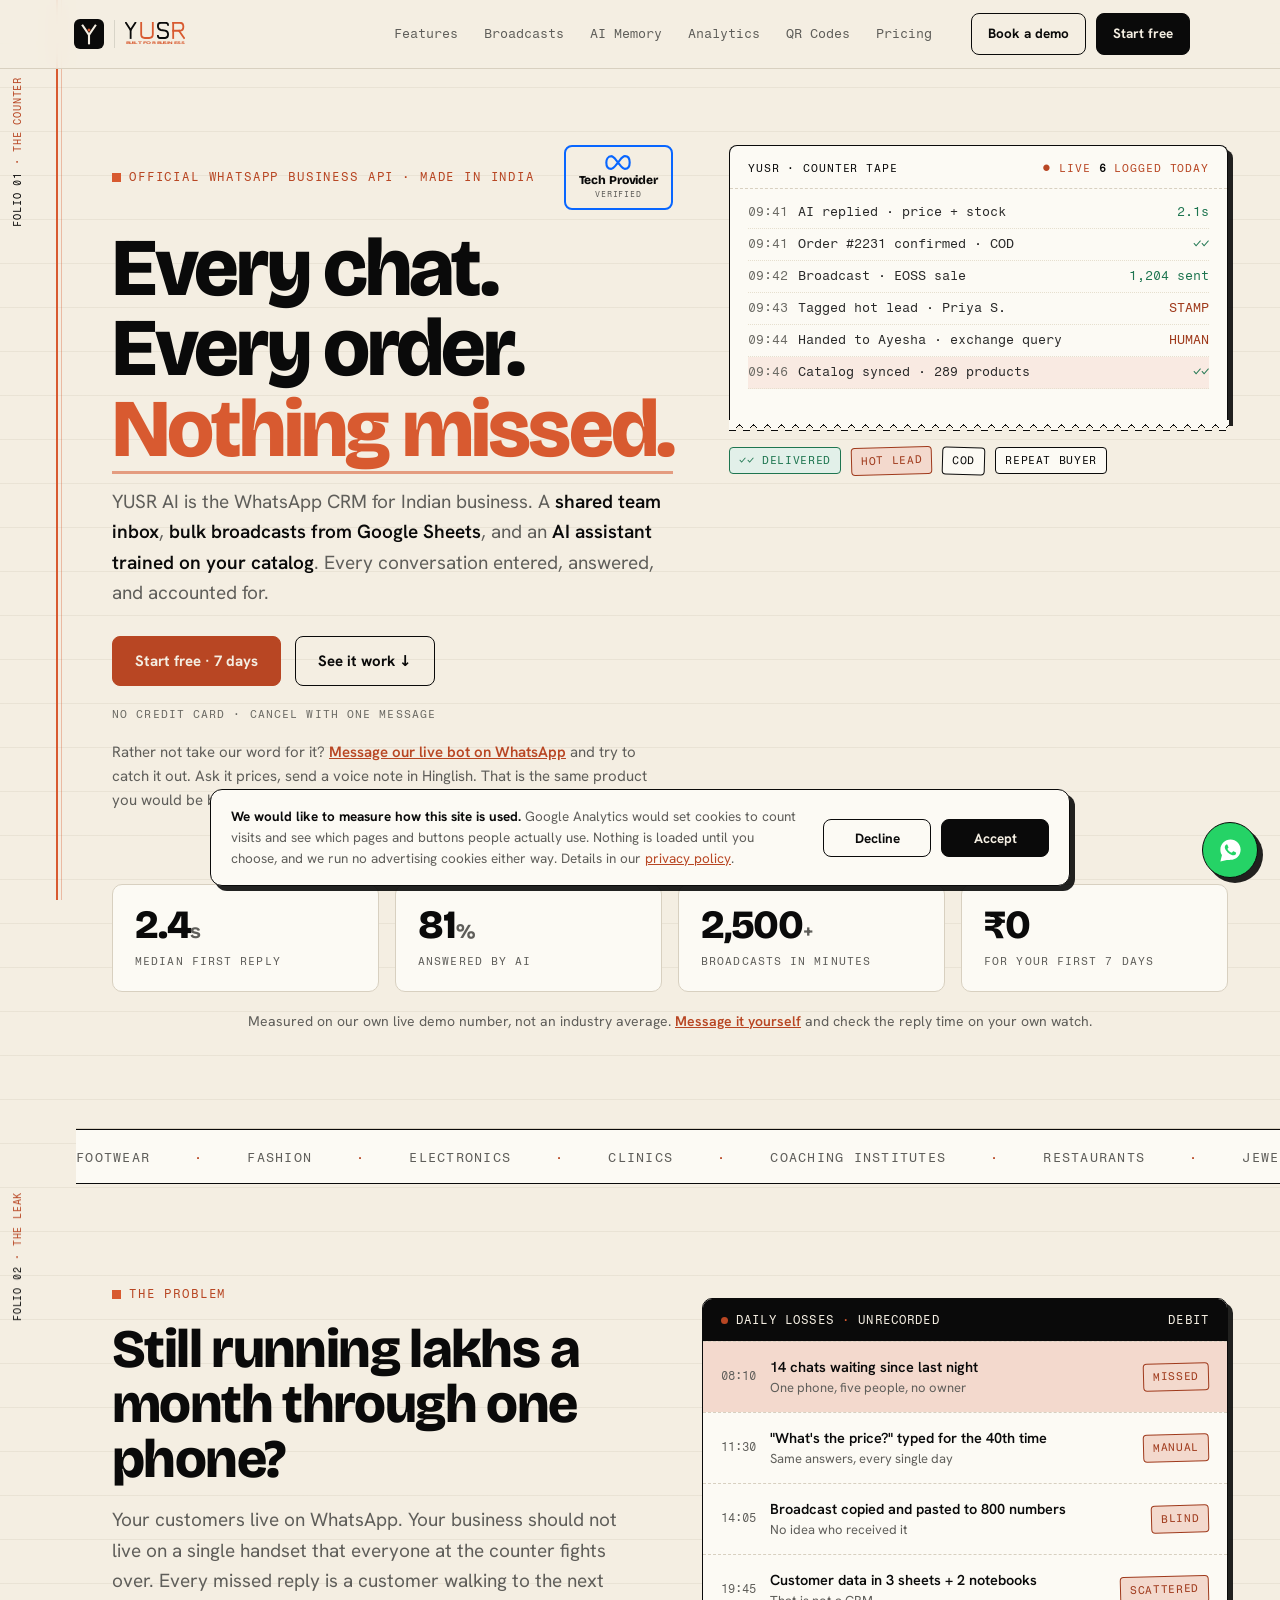
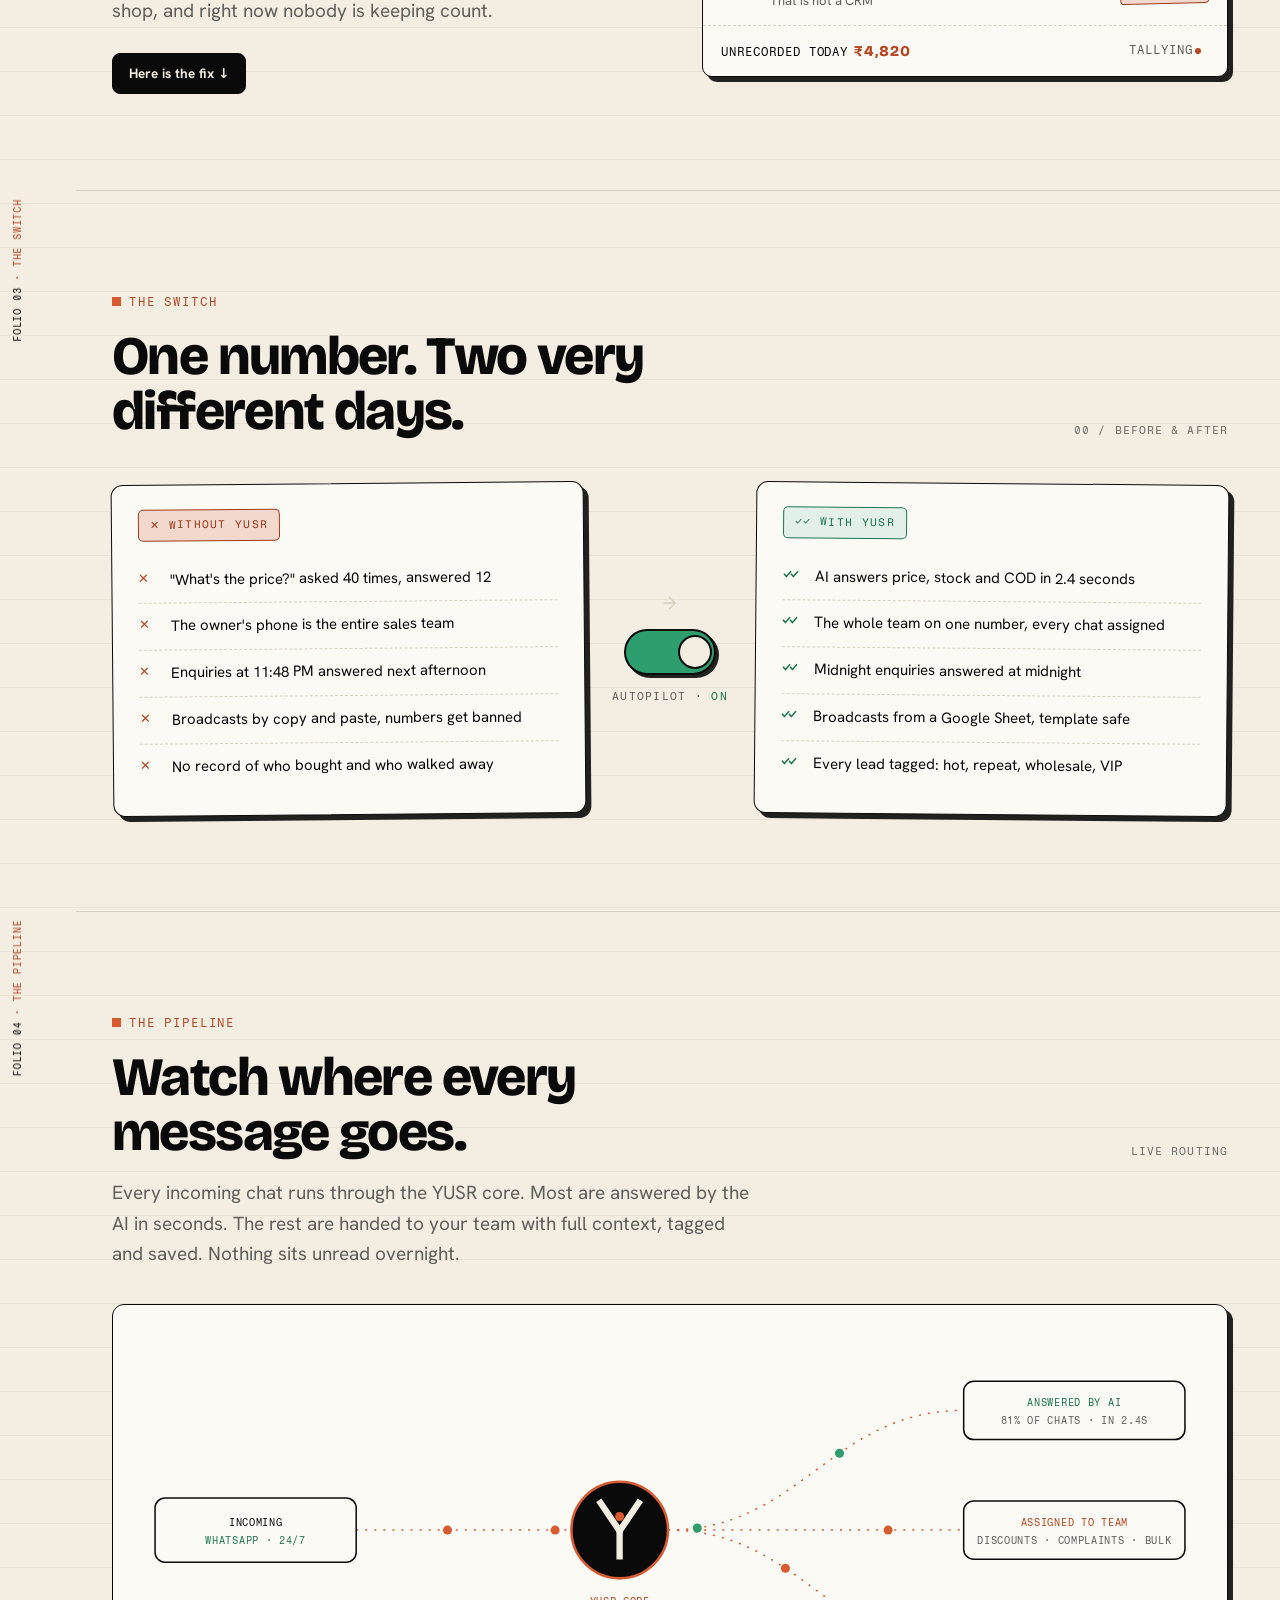
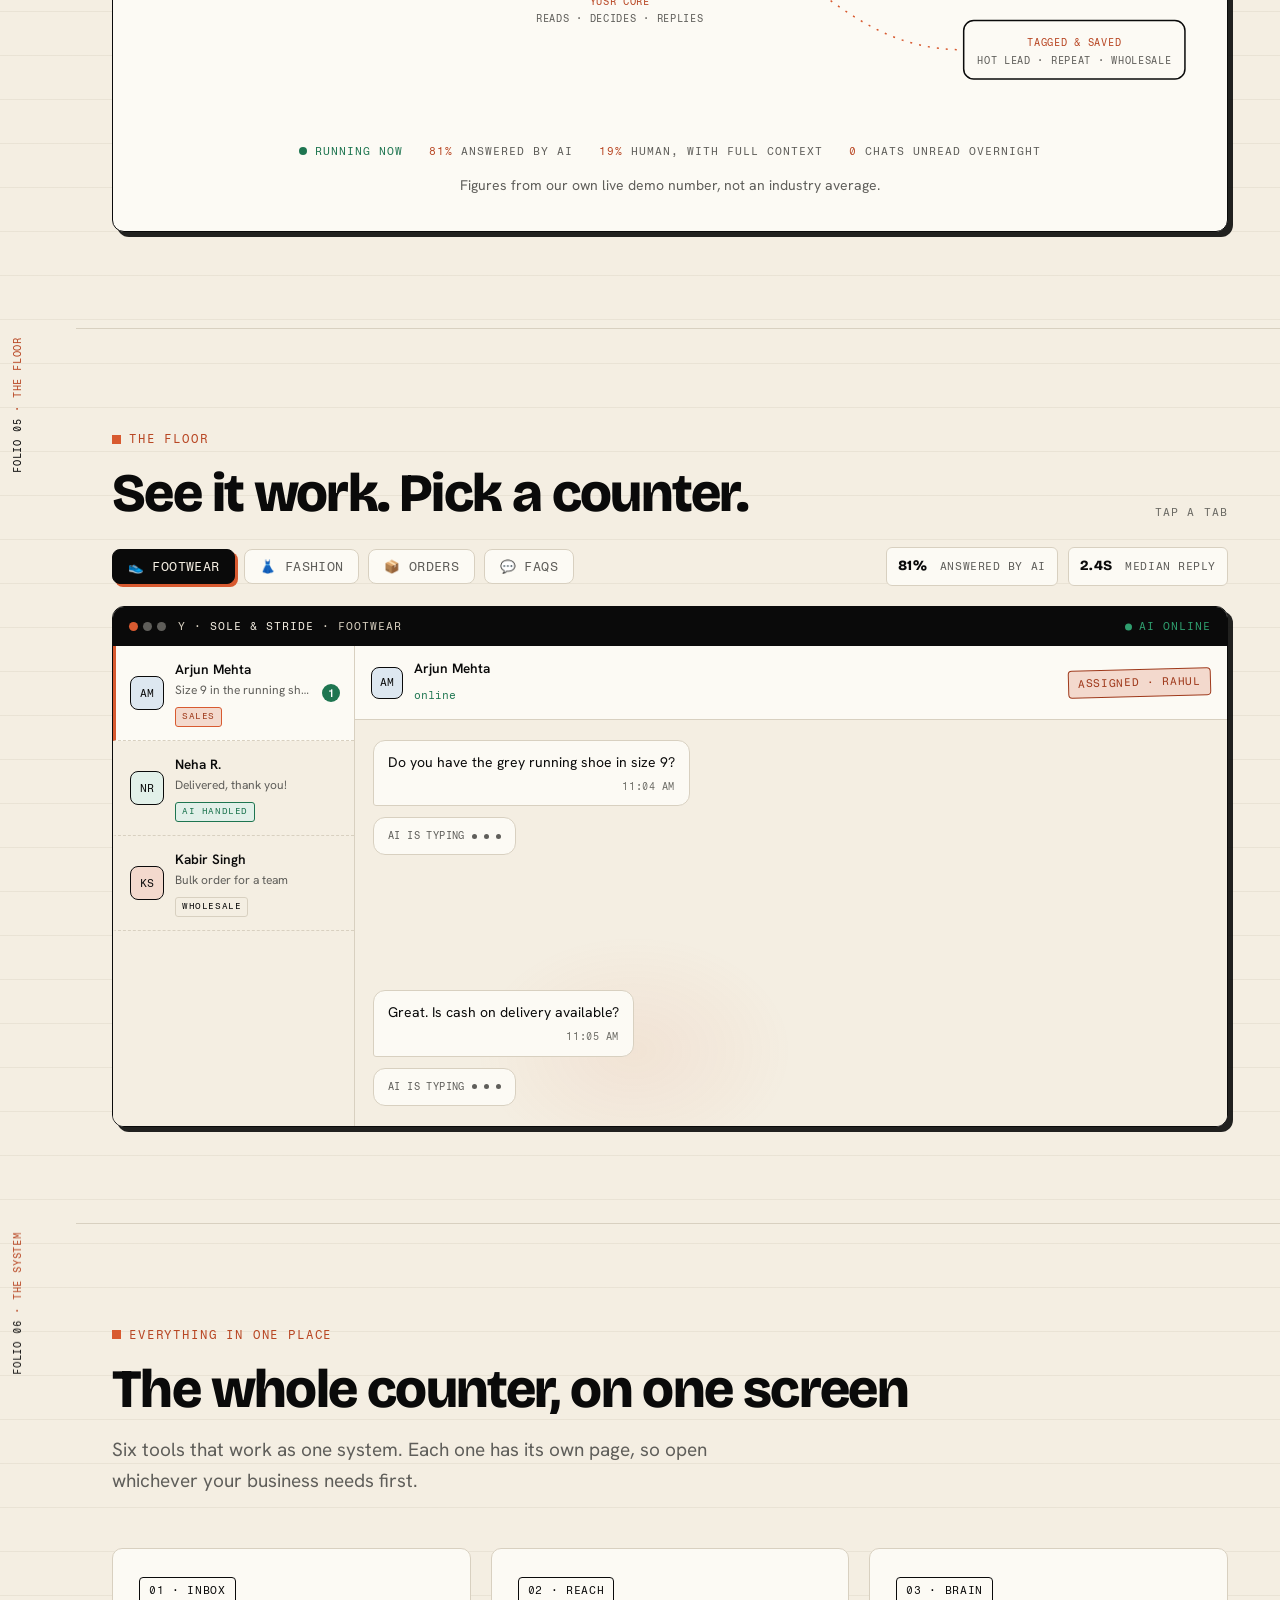
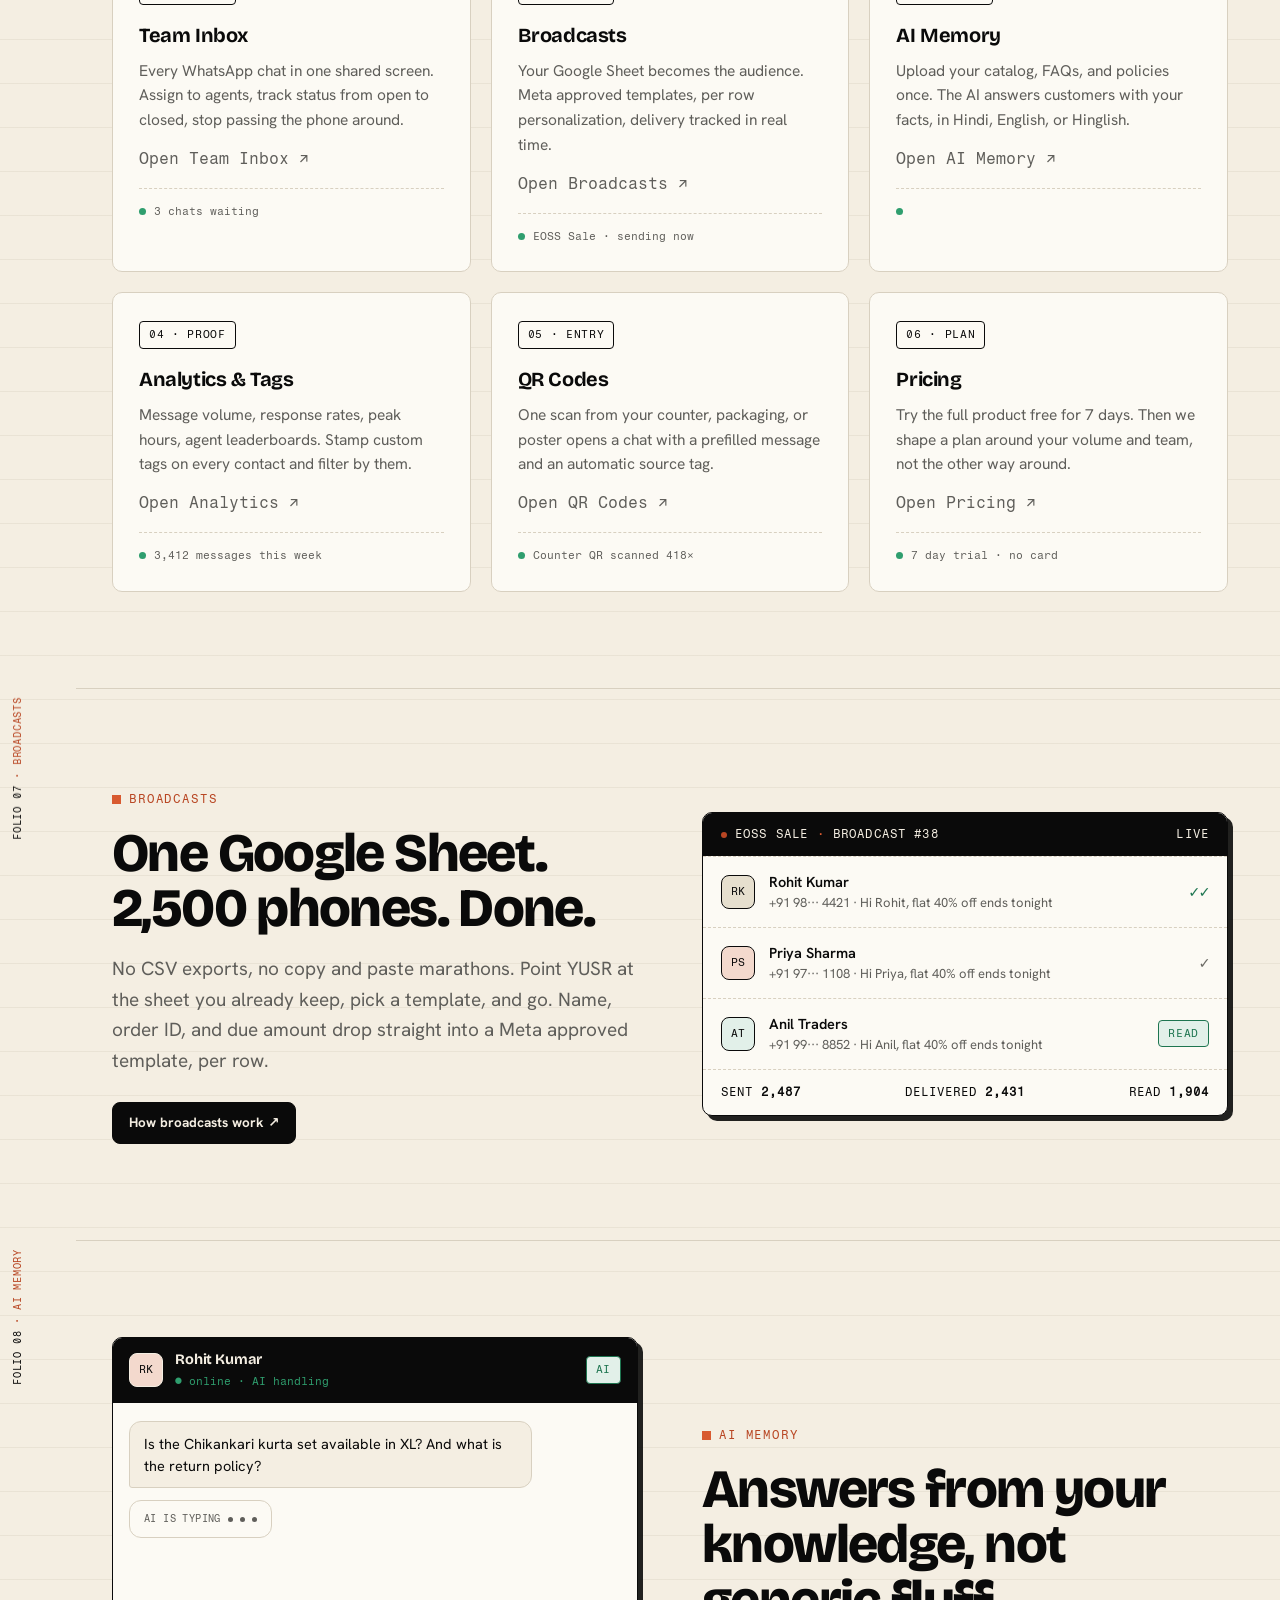
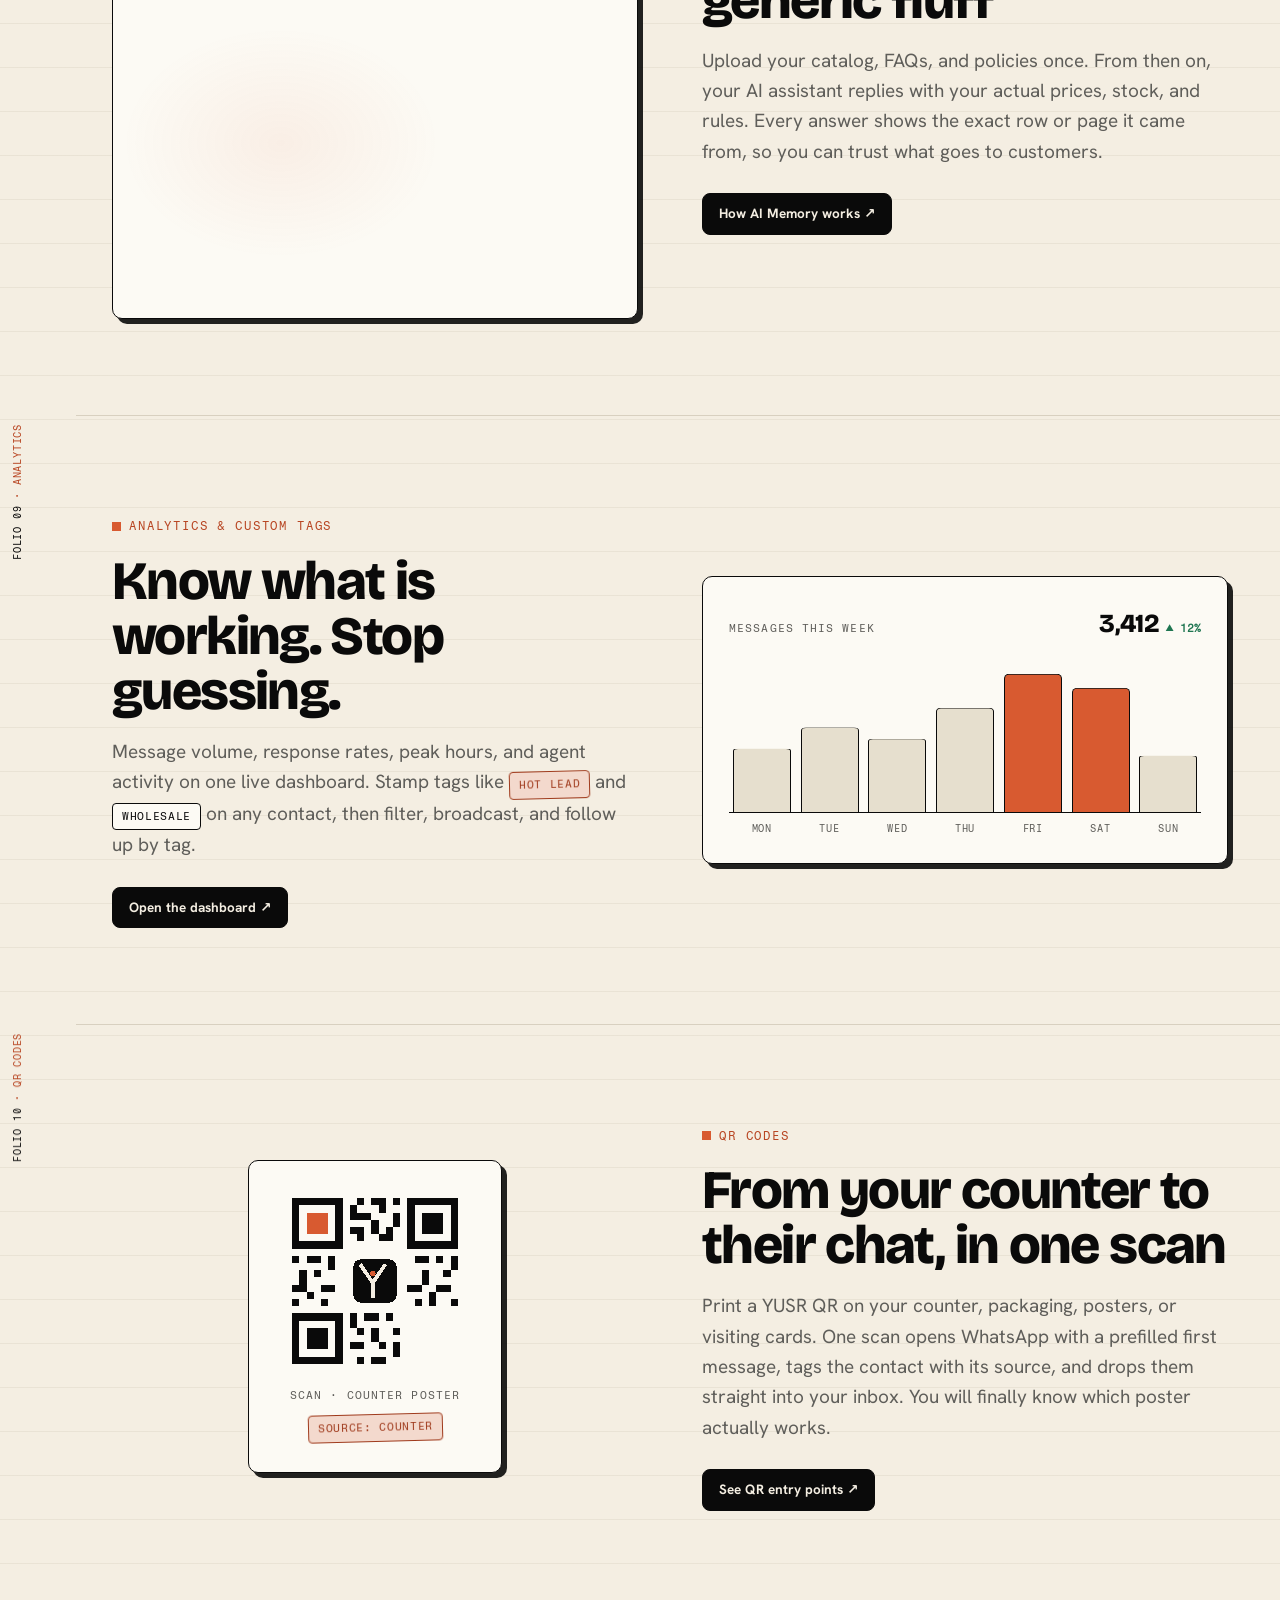
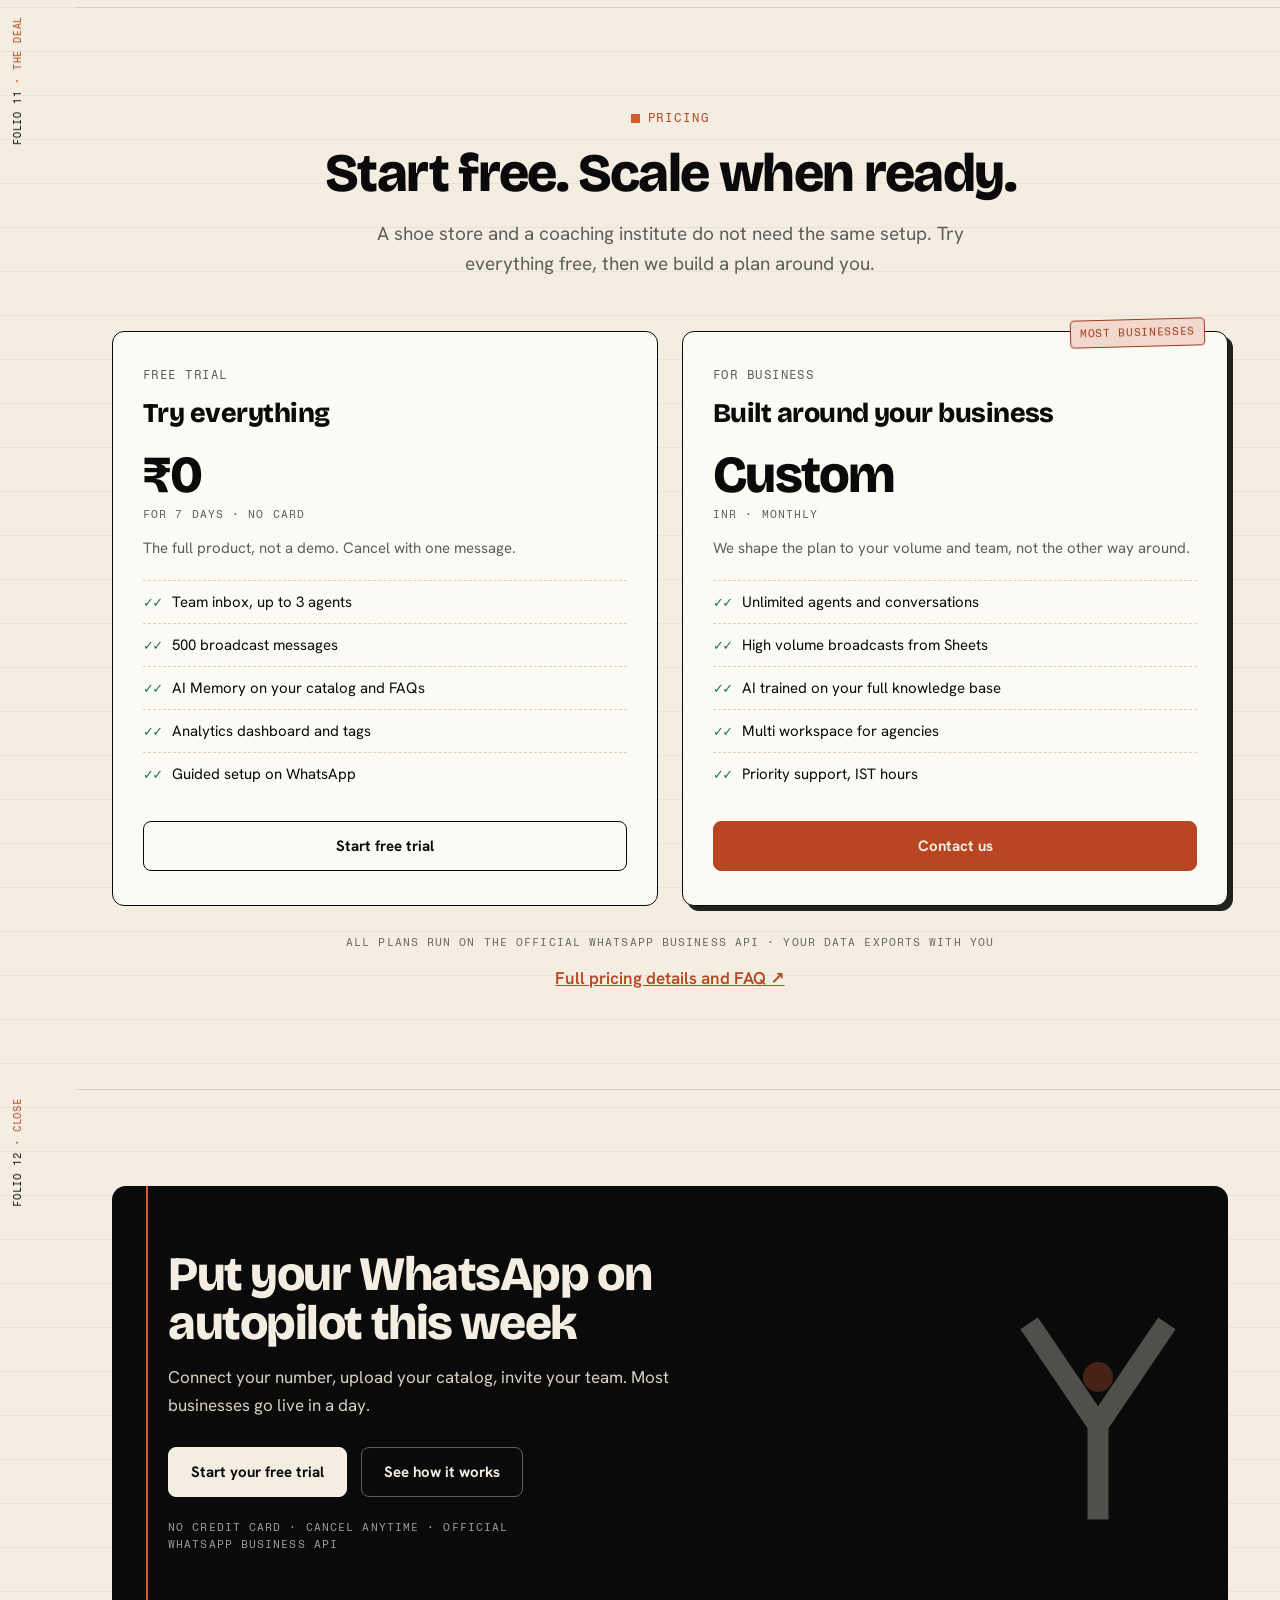
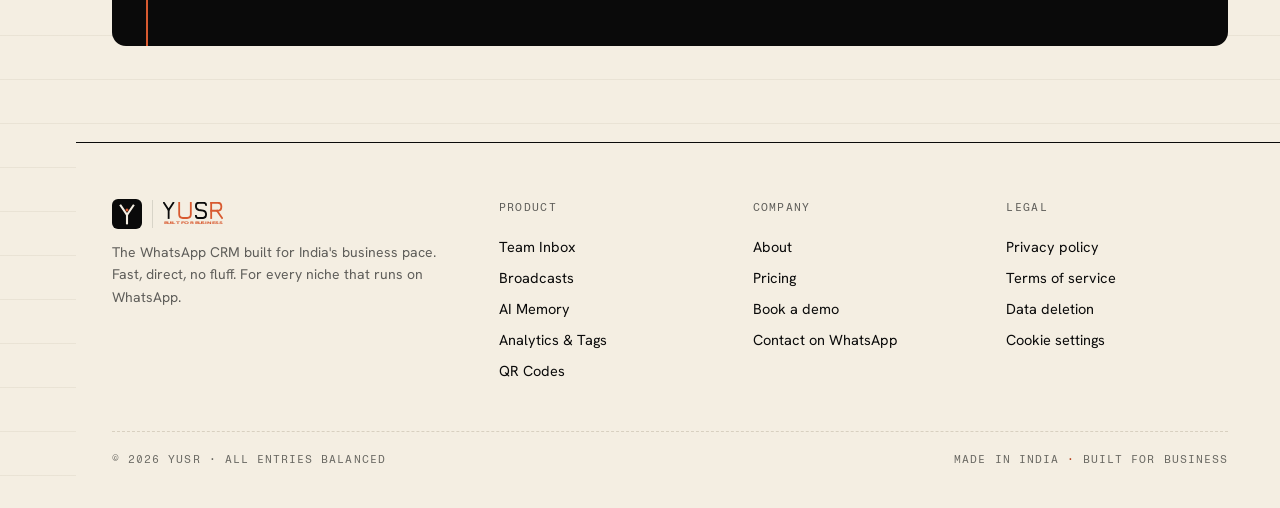
==== commit d54e06cc: "Mobile: cut homepage scroll from 19.5 to 15.2 screens Component-level fixes (ledger rows, pipeline d" ====
--- a/index.html
+++ b/index.html
@@ -129,7 +129,7 @@
   <link rel="preconnect" href="https://fonts.googleapis.com" />
   <link rel="preconnect" href="https://fonts.gstatic.com" crossorigin />
   <link href="https://fonts.googleapis.com/css2?family=Bricolage+Grotesque:opsz,wght@12..96,600;12..96,700;12..96,800&family=Hanken+Grotesk:wght@400;500;600;700;800&family=Fragment+Mono&display=swap" rel="stylesheet" />
-  <link rel="stylesheet" href="yusr.css?v=5" />
+  <link rel="stylesheet" href="yusr.css?v=7" />
   <style>
     /* ═══ Homepage additions · Switch · Pipeline · Floor ═══ */
     .adds-head { display:flex; align-items:flex-end; justify-content:space-between; gap:20px; flex-wrap:wrap; margin-bottom:8px; }
@@ -250,13 +250,28 @@
     @media (max-width:900px){
       .switch-grid { grid-template-columns:1fr; gap:20px; }
       .switch-card.bad, .switch-card.good { transform:none; }
+      .switch-card { padding:18px 20px 20px; }
+      .switch-list li { padding:9px 0; }
       .switch-mid { flex-direction:row; gap:18px; min-width:0; padding:4px 0; }
       .switch-arrow { transform:rotate(90deg); }
     }
     @media (max-width:640px){
-      .floor-body { grid-template-columns:1fr; }
+      /* The sidebar is gone below this width, so the remaining single
+         thread pane doesn't need the fixed 480px box that was sized for
+         a two-column desktop layout — height:auto lets it size to
+         whatever the actual conversation is, so it reads as a compact
+         preview instead of an oversized app screenshot. This also drops
+         the nested scrollbar .floor-msgs used to need inside a fixed
+         box: on a phone, one long conversation is better read by
+         scrolling the page than by scrolling a box inside the page. */
+      .floor-body { grid-template-columns:1fr; height:auto; }
       .floor-side { display:none; }
       .floor-top { flex-direction:column; align-items:flex-start; }
+      .floor-msgs { overflow-y:visible; }
+      /* The three window-chrome dots are a desktop flourish (mimicking
+         a browser titlebar); the business name next to them already
+         carries the real information. */
+      .floor-bar .dots { display:none; }
     }
     @media (prefers-reduced-motion: reduce){
       .pipe .lane.hot, .pipe .ring, .pipe-hud .live::before, .floor-panel.active { animation:none; }
@@ -318,10 +333,11 @@
       background:radial-gradient(260px circle at var(--mx,50%) var(--my,50%), rgba(216,90,48,0.11), transparent 62%); }
     .card.lift:hover::before { opacity:1; }
     .card.lift > * { position:relative; z-index:1; }
-    .card-live { display:flex; align-items:center; gap:8px; margin-top:16px; padding-top:14px; border-top:1px dashed var(--bone-2);
-      font-family:var(--font-mono); font-size:11px; color:var(--stone); }
-    .card-live .cdot { width:7px; height:7px; border-radius:50%; background:var(--green); flex:none; animation:beat 1.8s infinite; }
-    .card-live .txt { overflow:hidden; white-space:nowrap; text-overflow:ellipsis; transition:opacity .22s ease; }
+    /* .card-live itself lives in yusr.css (shared, site-wide) — this
+       page-local copy was a byte-for-byte duplicate left behind after
+       the JS side of the same cleanup, and it was winning the cascade
+       over yusr.css's mobile @media override purely by appearing later
+       in the document at equal specificity. */
 
     @media (prefers-reduced-motion: reduce){
       .fmsg, .bubble { opacity:1; transform:none; }
@@ -329,7 +345,7 @@
       .rec-dot, .card-live .cdot, .ftyping i { animation:none; }
     }
   </style>
-  <script defer src="yusr.js?v=5"></script>
+  <script defer src="yusr.js?v=7"></script>
 </head>
 <body>
 <a class="skip-link" href="#main">Skip to main content</a>
@@ -550,6 +566,15 @@
         <circle class="dot" r="4.5"><animateMotion dur="3s" begin="0.9s" repeatCount="indefinite"><mpath href="#pb"/></animateMotion></circle>
         <circle class="dot" r="4.5"><animateMotion dur="3.2s" begin="1.9s" repeatCount="indefinite"><mpath href="#pc"/></animateMotion></circle>
       </svg>
+      <div class="pipe-mobile">
+        <div class="steps">
+          <div class="step"><div><h3>Incoming</h3><p>WhatsApp, 24/7.</p></div></div>
+          <div class="step"><div><h3>YUSR core</h3><p>Reads, decides, replies.</p></div></div>
+          <div class="step"><div><h3>Answered by AI</h3><p>81% of chats, in 2.4s.</p></div></div>
+          <div class="step"><div><h3>Assigned to team</h3><p>Discounts, complaints, bulk.</p></div></div>
+          <div class="step"><div><h3>Tagged &amp; saved</h3><p>Hot lead, repeat, wholesale.</p></div></div>
+        </div>
+      </div>
       <div class="pipe-hud">
         <span class="live">Running now</span>
         <span><b>81%</b> answered by AI</span>
@@ -1049,7 +1074,7 @@
           <a class="btn btn-ink btn-sm" href="/qr">See QR entry points ↗</a>
         </div>
       </div>
-      <div class="visual rv" style="display:flex; justify-content:center;">
+      <div class="visual visual-center rv">
         <div class="card" style="border:1.5px solid var(--ink); box-shadow:var(--stamp); text-align:center; padding:30px 36px;">
           <svg width="180" height="180" viewBox="0 0 25 25" role="img" aria-label="A stylized QR code with the YUSR mark in the middle" shape-rendering="crispEdges" style="display:block; margin:0 auto;">
             <rect width="25" height="25" fill="#FCFAF4"/>
--- a/yusr.css
+++ b/yusr.css
@@ -36,6 +36,7 @@
 }
 
 * { margin: 0; padding: 0; box-sizing: border-box; }
+img, svg { max-width: 100%; height: auto; }
 html { scroll-behavior: smooth; scroll-padding-top: 96px; }
 
 body {
@@ -350,6 +351,73 @@
 /* sibling stagger for cards revealing inside a grid — set style="--i:0/1/2..." per card */
 .grid-2 .card.rv, .grid-3 .card.rv { transition-delay: calc(var(--i, 0) * 70ms); }
 
+/* ── Card grids on a phone: the real fix for "big blocks" ──
+   Every .grid-3/.grid-2 already collapses to one column below 900px,
+   which is correct, but each card kept full desktop padding and its
+   decorative .card-live footer, so six stacked cards (the homepage
+   product grid, worst case) ran to 2.8 screens of scroll. The footer
+   restates the card's own description in different words and drives a
+   setInterval text-cycle per card purely for desktop hover-browsing
+   ambience — cutting it on mobile removes real height without cutting
+   a single word of the actual content (title, chip, description, and
+   the "Open X ↗" link all stay). */
+@media (max-width: 720px) {
+  .card { padding: 20px; }
+  .card-live { display: none; }
+  .grid-2, .grid-3 { gap: 14px; }
+}
+
+/* ── Homepage secondary previews on a phone: this is the actual fix ──
+   Broadcasts/AI Memory/Analytics/QR each run a full split section on
+   the homepage: heading + lede + a heavy interactive mockup (a chat
+   replay, a bar chart, a QR card). That's ~4.5 screens of content that
+   duplicates what the 6-card grid just summarized above it, and what
+   each dedicated page builds out in full one tap away. On a phone,
+   drop the mockup and keep the text — nothing informational is lost
+   (title, description, and the link to the real thing all stay), only
+   the decorative replay UI comes out of the scroll. Desktop, and each
+   feature's own page, are untouched. This is the single biggest lever
+   on why the homepage was 19+ screens of scroll: not any one broken
+   component, but nine desktop split-sections stacking to their full
+   text-then-visual height on a screen that has no room for "beside." */
+.visual-center { display: flex; justify-content: center; }
+@media (max-width: 720px) {
+  #broadcasts .visual, #memory .visual, #analytics .visual, #qr .visual { display: none; }
+}
+
+/* ── The homepage's 6 product cards on a phone: swipe, don't stack ──
+   Six full-width cards stacked vertically ran to 1928px even after the
+   padding/footer trim above — nearly 2.4 screens for what is a "here's
+   everywhere else to go" index, not primary content. A horizontal
+   scroll-snap row is the actual mobile-native pattern for a browse
+   grid like this (the same one the App Store, most e-commerce category
+   pages, and this site's own QR/review carousel copy would reach for):
+   each card peeks the next one to signal "swipe for more," snaps into
+   place, and the whole index fits in under one screen instead of three.
+   Desktop keeps the untouched 3-column grid. */
+@media (max-width: 720px) {
+  #features .grid-3 {
+    display: flex;
+    grid-template-columns: none;
+    overflow-x: auto;
+    scroll-snap-type: x mandatory;
+    -webkit-overflow-scrolling: touch;
+    scrollbar-width: none;
+    gap: 12px;
+    padding: 4px 0 10px;
+  }
+  #features .grid-3::-webkit-scrollbar { display: none; }
+  #features .grid-3 .card {
+    flex: 0 0 82%;
+    scroll-snap-align: start;
+    min-width: 0;
+  }
+}
+@media (max-width: 560px) {
+  #features .grid-3 .card { flex-basis: 86%; }
+}
+
+
 /* ── live "recording" dot — used by any ledger that tallies live ── */
 .rec-dot { display: inline-block; width: 7px; height: 7px; border-radius: 50%; background: var(--orange-deep); margin-right: 8px; animation: recblink 1.4s infinite; vertical-align: middle; }
 .rec-dot.sm { width: 6px; height: 6px; }
@@ -452,6 +520,24 @@
 .ledger-row .name { font-weight: 600; }
 .ledger-row .sub { font-size: 13px; color: var(--stone); }
 
+/* ── Ledger rows on a phone: stop centering a 3-way squeeze ──
+   Desktop keeps [avatar/time] [grow: name+sub] [status] on one centered
+   line, which is fine when the name fits in one line. On a phone the
+   name wraps to two lines and the timestamp/status end up vertically
+   centered against that whole block, reading as misaligned and cramped.
+   Below 720px the row becomes two lines instead: [avatar/time] ...
+   [status] pinned to the top (they're the only two order-0 items, so
+   justify-content:space-between puts them at opposite ends of line 1),
+   and .grow forced onto its own full-width line 2. This is pure ordering,
+   so it applies identically to every .ledger-row variant across every
+   page (mono timestamps, avatars, chips, ticks, mono stats) with zero
+   HTML changes. */
+@media (max-width: 720px) {
+  .ledger-row { flex-wrap: wrap; row-gap: 6px; align-items: center; }
+  .ledger-row .grow { order: 3; flex-basis: 100%; }
+  .ledger-row > *:last-child:not(.grow) { order: 2; }
+}
+
 .avatar {
   width: 34px; height: 34px; border-radius: 8px;
   background: var(--bone);
@@ -515,6 +601,22 @@
 @keyframes printIn {
   from { opacity: 0; transform: translateY(6px); }
   to { opacity: 1; transform: none; }
+}
+
+/* ── Counter tape on a phone: same stacking fix, plus a shorter window ──
+   Same [time] [message] [status] squeeze as .ledger-row, same fix: the
+   message span (the only unclassed child) wraps to its own full-width
+   line, time and status share the line above it (status already uses
+   margin-left:auto to sit at the right, which still works once it's
+   sharing a line with only .t). On top of that, the tape prints 7 lines
+   at once — fine on desktop, but at 52px a line that's 364px of just
+   this one visual inside an already-tall hero. Capping the visible
+   window to ~4 lines removes that without touching the JS: it still
+   prints all 7 into the DOM, the phone just shows a shorter slice. */
+@media (max-width: 720px) {
+  .tape-line { flex-wrap: wrap; row-gap: 2px; }
+  .tape-line > span:not(.t):not(.ok):not(.hot) { order: 3; flex-basis: 100%; }
+  .tape-lines { max-height: 230px; overflow: hidden; }
 }
 
 /* ── WhatsApp chat bubbles ──────────────────────────────────── */
@@ -562,6 +664,16 @@
   margin-top: 8px; margin-right: 6px;
 }
 
+/* ── Chat mockups on a phone ──
+   82% max-width was tuned for a wide desktop panel; on a narrow phone
+   column it leaves an oddly large gutter on the empty side of every
+   bubble. Widening it and tightening the surrounding padding brings the
+   mockup in line with the rest of the mobile type pass. */
+@media (max-width: 720px) {
+  .bubble { max-width: 92%; font-size: 14px; }
+  .chat-body { padding: 14px 12px; gap: 10px; }
+}
+
 /* ── Stats ──────────────────────────────────────────────────── */
 .stat-row { display: grid; grid-template-columns: repeat(4, 1fr); gap: 16px; }
 .stat {
@@ -624,6 +736,18 @@
   box-shadow: 3px 3px 0 var(--ink);
 }
 
+/* ── Step lists on a small phone: the badge column stops being fixed ──
+   The 64px badge column plus its 20px gap permanently ate 84px of a
+   360px phone's width — over 20% of it — on every legal clause, every
+   founder/mechanics/trial-week step, on every page that uses .steps.
+   Below 560px the badge sits above its own heading instead of beside
+   it, so the text gets the full width back. */
+@media (max-width: 560px) {
+  .step { grid-template-columns: 1fr; gap: 10px; }
+  .step::before { width: 36px; height: 36px; font-size: 11px; }
+  .steps.facts .step::before { margin-left: 0; }
+}
+
 /* ── Marquee ────────────────────────────────────────────────── */
 .marquee {
   overflow: hidden;
@@ -674,6 +798,16 @@
   text-transform: uppercase; letter-spacing: 0.08em;
 }
 .bar-lbls span { flex: 1; text-align: center; }
+
+/* ── Bar chart on a small phone: proportional, not just narrower ──
+   Height was fixed at 150px regardless of viewport, and the value
+   label's -20px offset was tuned for that height. Both scale down
+   together so the chart doesn't just get skinnier, it gets a size
+   that matches the rest of the mobile layout. */
+@media (max-width: 560px) {
+  .bars { height: 110px; }
+  .bar .v { top: -16px; font-size: 11px; }
+}
 
 /* ── Pricing ────────────────────────────────────────────────── */
 .plans { display: grid; grid-template-columns: 1fr 1fr; gap: 24px; align-items: stretch; }
@@ -1000,8 +1134,11 @@
   /* Body copy: 19px over a 327px measure gives ~30 characters a line. */
   .lede { font-size: 17.5px; line-height: 1.55; margin-top: 14px; }
 
-  /* Credential row: stack, and keep both badges on one tidy line. */
-  .hero-cred { gap: 14px; margin-bottom: 20px; }
+  /* Credential row: stack, and keep both badges on one tidy line.
+     10px (not 14px): a light text eyebrow sitting above a visually
+     heavy bordered badge reads as two disconnected blocks at the wider
+     gap — tightening it anchors the badges under the eyebrow instead. */
+  .hero-cred { gap: 10px; margin-bottom: 20px; }
   .cred-badges { flex-wrap: wrap; gap: 8px; }
 
   /* The stacked badge is a tall block on its own row; a pill reads as
@@ -1129,27 +1266,24 @@
   }
 }
 
-/* ── Pipeline diagram on small screens ───────────────────────
-   The SVG is drawn on a 1040 unit canvas with 10px labels. Squeezed
-   into a 350px phone those labels render around 3px and the whole
-   diagram becomes decoration. Give it a floor width and let the frame
-   scroll instead, so it stays readable. */
+/* ── Pipeline diagram on a phone: a different diagram, not a scaled one ──
+   The SVG is drawn on a 1040 unit canvas with 10px labels; scrolling it
+   sideways just meant reading a decoration instead of a diagram. Below
+   720px, index.html renders a second, HTML-only version of the same
+   content (Incoming → YUSR core → three outcomes) as a .steps list —
+   the one component here that genuinely needed a different mobile
+   representation rather than a resize. This swaps between them. */
 @media (max-width: 720px) {
-  .pipe-frame {
-    overflow-x: auto;
-    -webkit-overflow-scrolling: touch;
-    scrollbar-width: thin;
-  }
-  .pipe { min-width: 640px; }
-  .pipe-hud, .pipe-frame .stat-note { min-width: 0; }
-}
-
-/* ── Inbox mockup height on phones ───────────────────────────
-   The conversation list is hidden below 640px, so the fixed 480px body
-   left a large empty panel while the thread replayed. */
-@media (max-width: 640px) {
-  .floor-body { height: 400px; }
-}
+  .pipe-frame svg.pipe { display: none; }
+}
+@media (min-width: 721px) {
+  .pipe-mobile { display: none; }
+}
+
+/* .floor-body's mobile height fix lives in index.html's own <style>
+   block, next to its base rule — .floor-* is homepage-only markup, and
+   a rule here loses the cascade to that later, unconditional base rule
+   at equal specificity regardless of which media query matches. */
 
 /* ── Stat attribution lines ──────────────────────────────────
    Was inline font-size, which no media query could override. */
@@ -1168,3 +1302,23 @@
   .btn-sm { min-height: 44px; }
   .consent-btns .btn { min-height: 44px; }
 }
+
+/* ── Step/plan/stat padding on a phone ──
+   26-34px of padding per item is desktop rhythm; tightening it is what
+   actually shortens a list of 5 pipeline steps, 15 legal clauses, or a
+   4-box stat row (measured at 477px for four numbers on a phone before
+   this — the 40px display-font number was set for a desktop card twice
+   this width). These rules have to live after every other rule in this
+   file that touches the same selectors (.step, .plan, .stat all have
+   later, unconditional base rules of equal specificity elsewhere in
+   this stylesheet — an @media block earlier in the file loses the
+   cascade to a plain rule later in the file regardless of which one
+   currently matches the viewport). */
+@media (max-width: 720px) {
+  .step { padding: 18px 0; }
+  .plan { padding: 24px 20px; }
+  .stat { padding: 14px 15px; }
+  .stat .num { font-size: 28px; }
+  .stat .num small { font-size: 15px; }
+  .stat .lbl { margin-top: 5px; font-size: 10px; }
+}
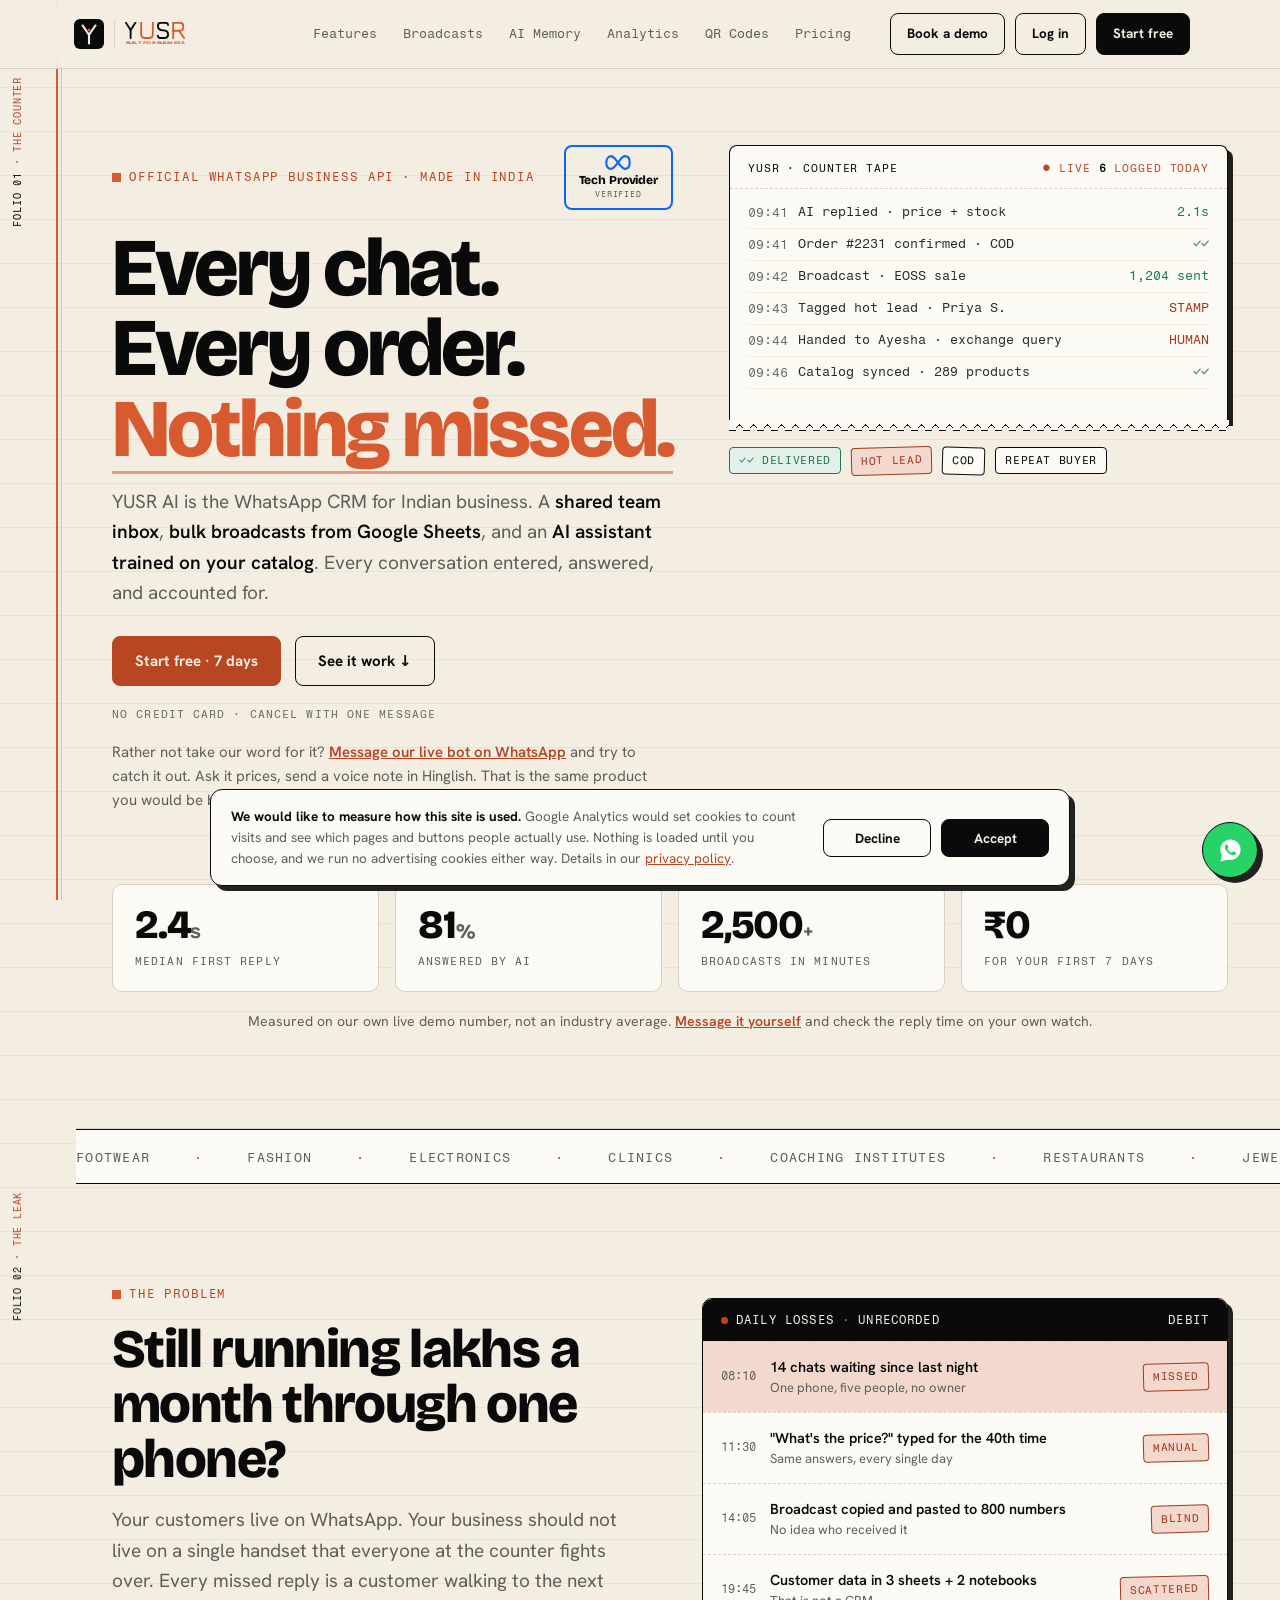
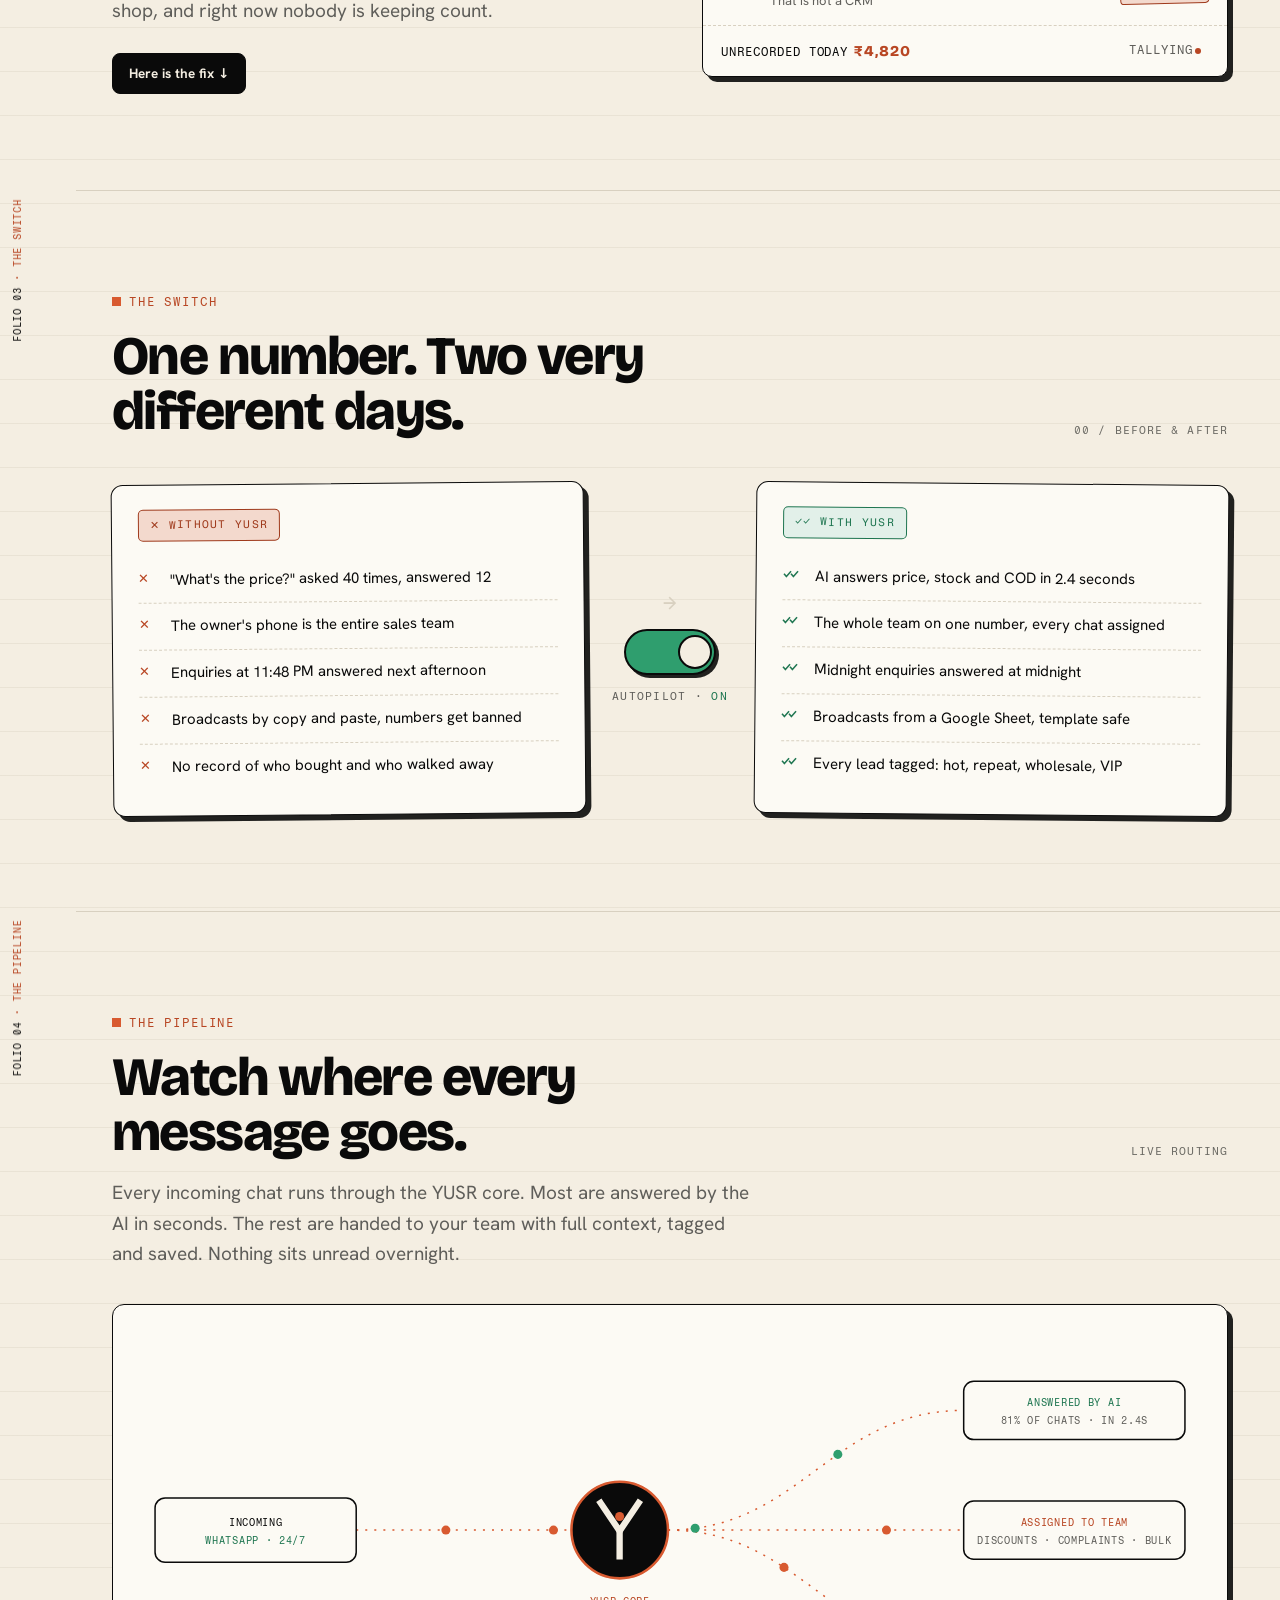
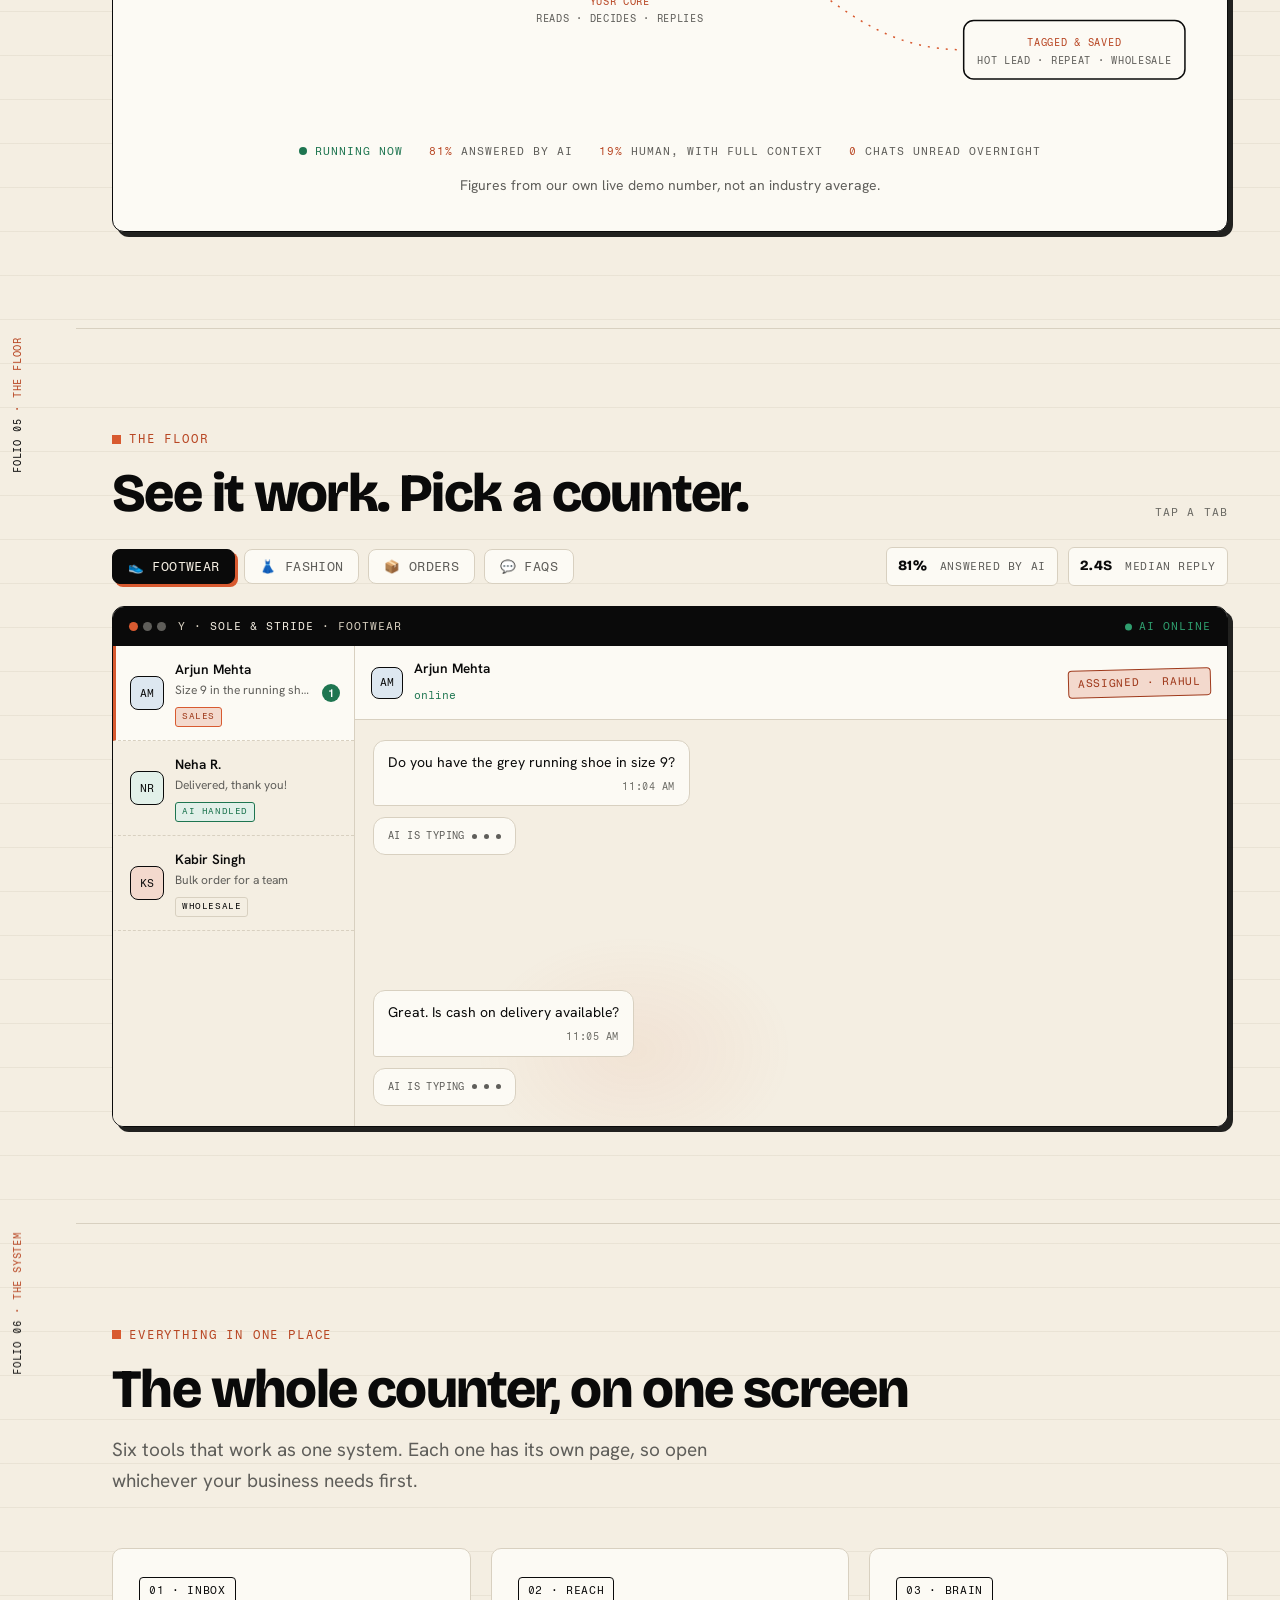
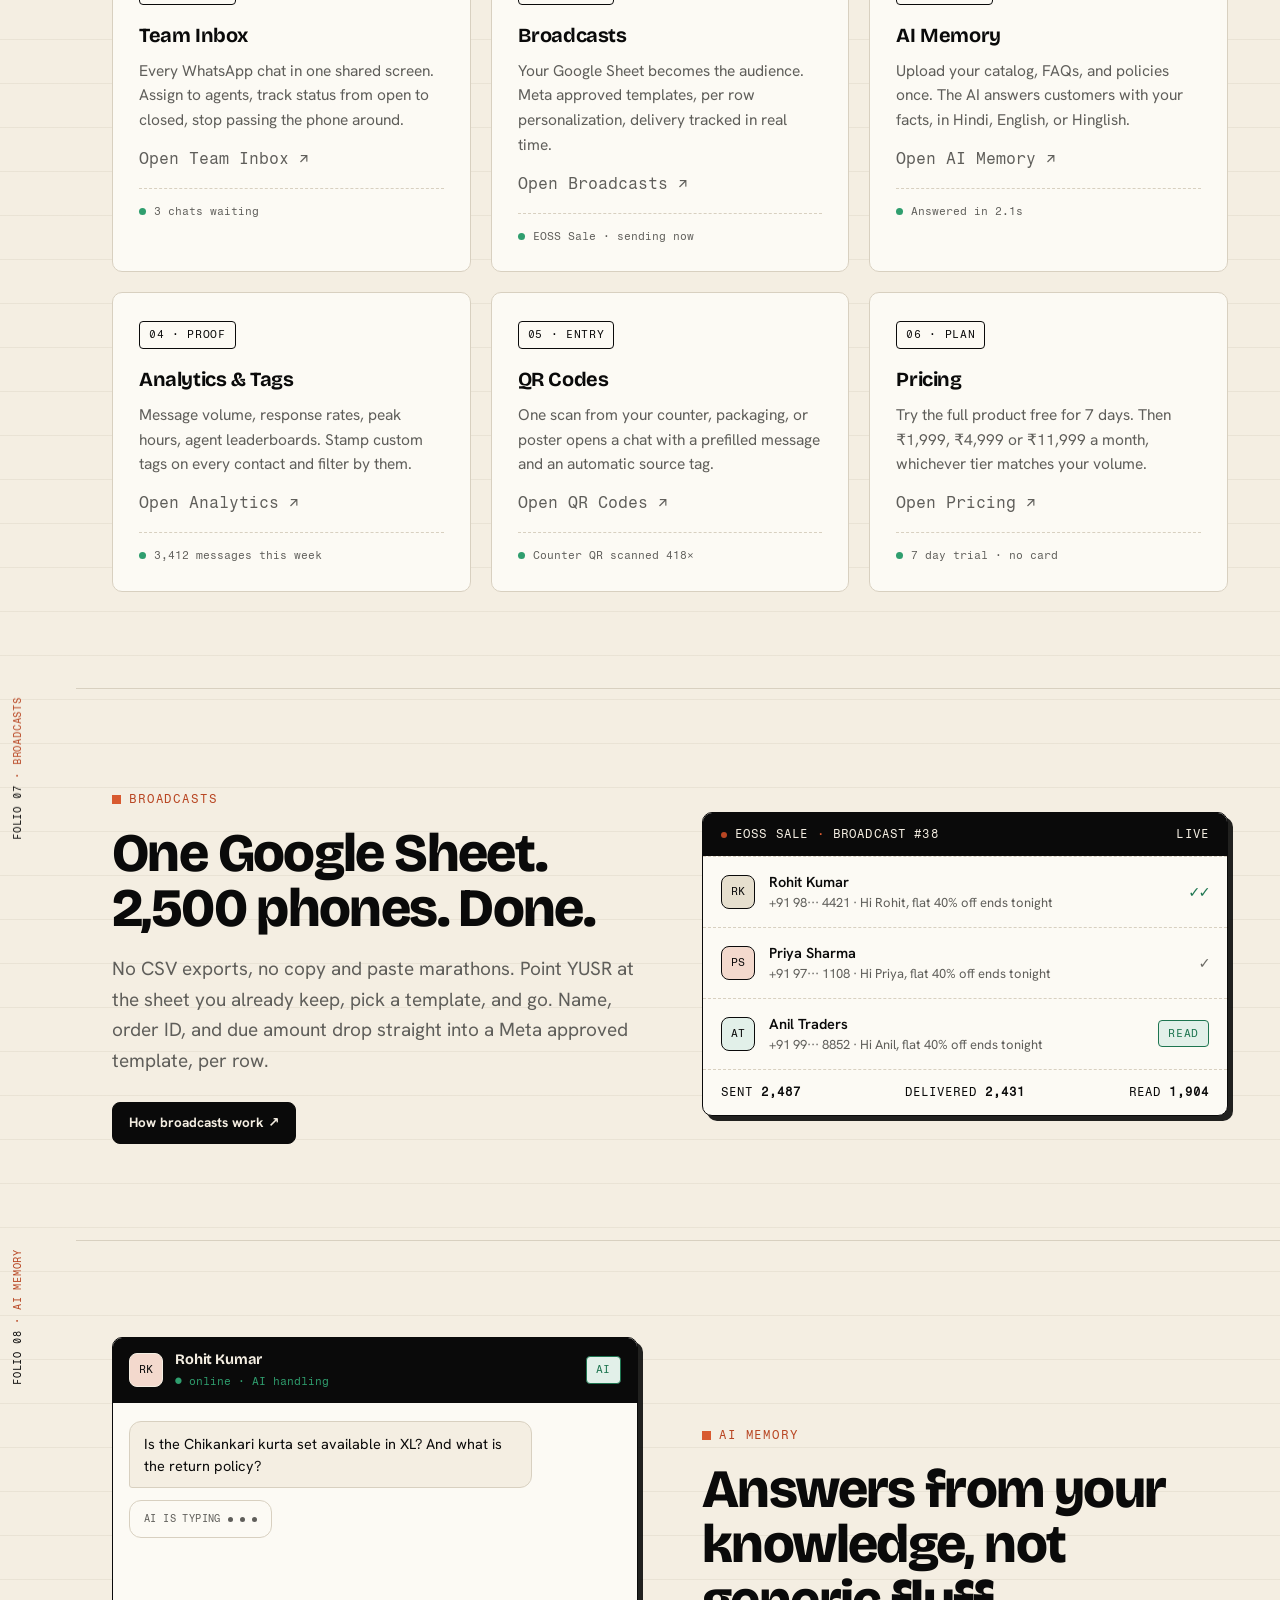
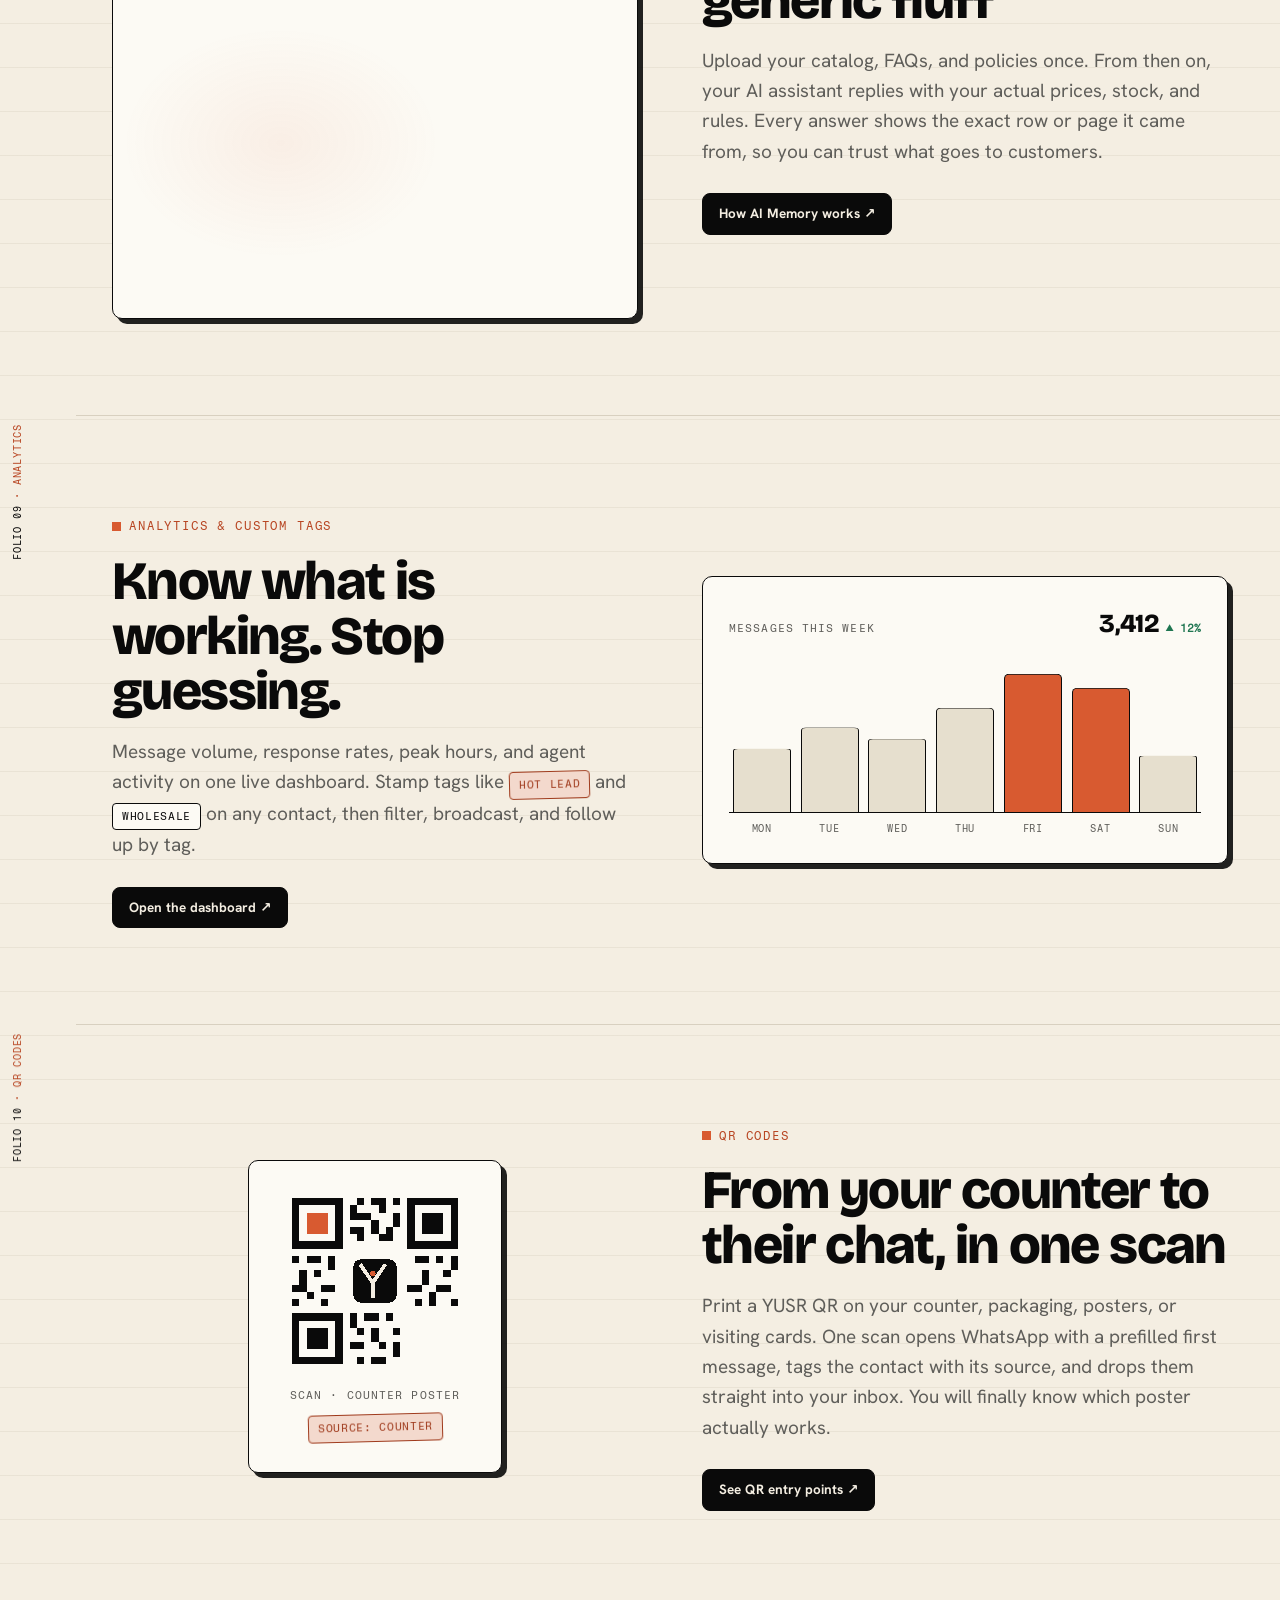
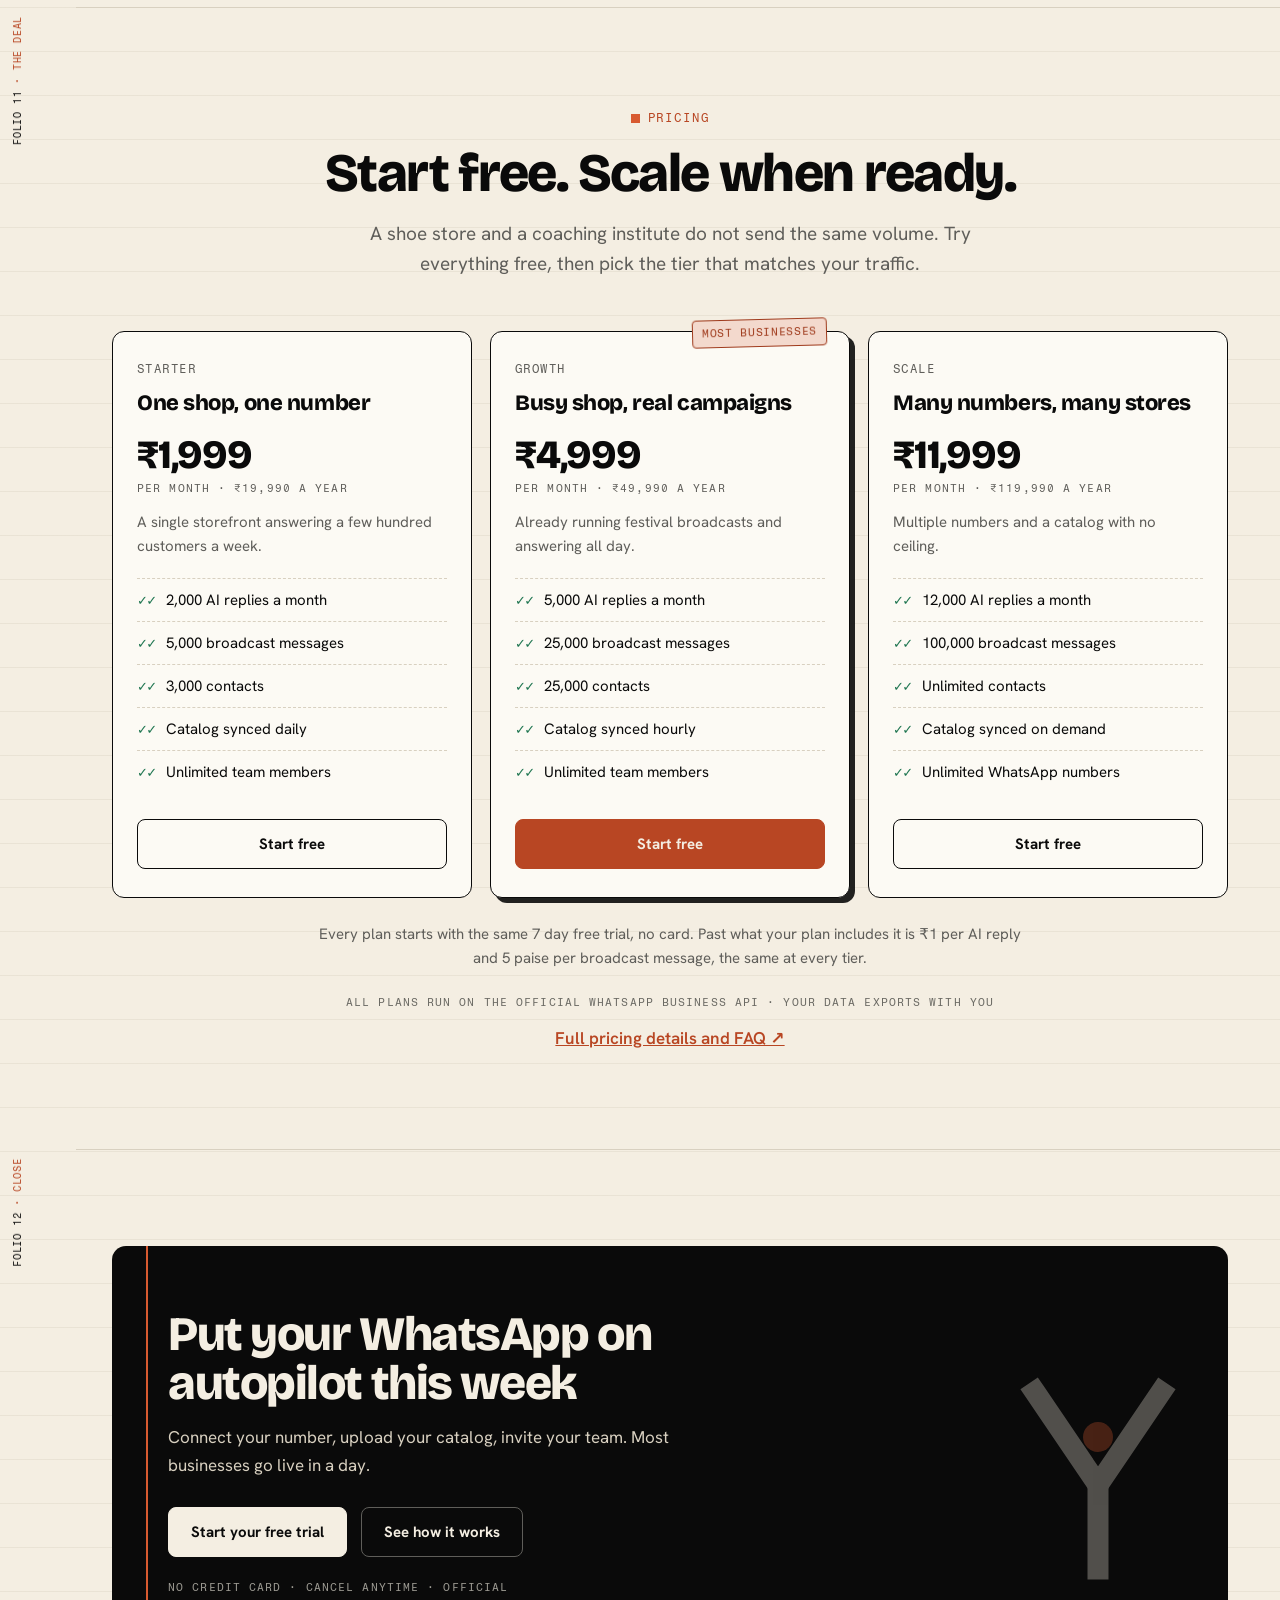
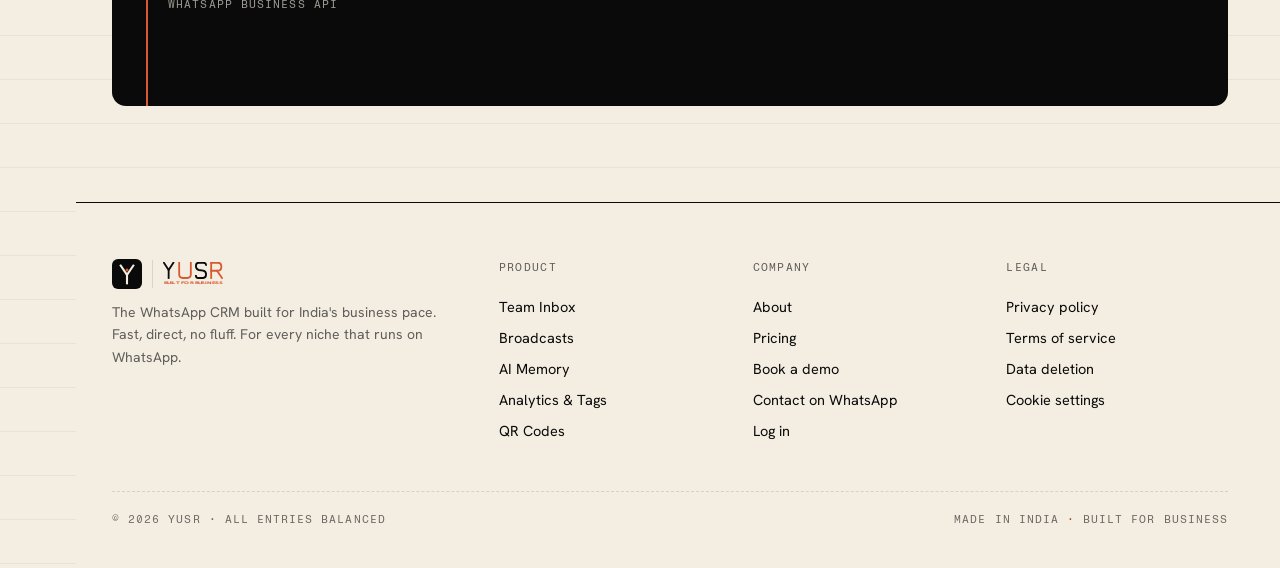
==== commit 93872f58: "Connect the site to the product: real signup, real prices CTAs. 29 buttons across 13 pages all conve" ====
--- a/index.html
+++ b/index.html
@@ -129,7 +129,7 @@
   <link rel="preconnect" href="https://fonts.googleapis.com" />
   <link rel="preconnect" href="https://fonts.gstatic.com" crossorigin />
   <link href="https://fonts.googleapis.com/css2?family=Bricolage+Grotesque:opsz,wght@12..96,600;12..96,700;12..96,800&family=Hanken+Grotesk:wght@400;500;600;700;800&family=Fragment+Mono&display=swap" rel="stylesheet" />
-  <link rel="stylesheet" href="yusr.css?v=7" />
+  <link rel="stylesheet" href="yusr.css?v=8" />
   <style>
     /* ═══ Homepage additions · Switch · Pipeline · Floor ═══ */
     .adds-head { display:flex; align-items:flex-end; justify-content:space-between; gap:20px; flex-wrap:wrap; margin-bottom:8px; }
@@ -345,7 +345,7 @@
       .rec-dot, .card-live .cdot, .ftyping i { animation:none; }
     }
   </style>
-  <script defer src="yusr.js?v=7"></script>
+  <script defer src="yusr.js?v=8"></script>
 </head>
 <body>
 <a class="skip-link" href="#main">Skip to main content</a>
@@ -365,10 +365,12 @@
       <a href="/qr">QR Codes</a>
       <a href="/pricing">Pricing</a>
       <a class="nav-mobile-only" href="/book-demo">Book a demo</a>
+      <a class="nav-mobile-only" href="https://app.yusr.co.in" data-cta="nav-login-mobile">Log in</a>
     </nav>
     <div class="nav-cta">
       <a class="btn btn-ghost btn-sm" href="/book-demo">Book a demo</a>
-      <a class="btn btn-ink btn-sm" href="/pricing#trial">Start free</a>
+      <a class="btn btn-ghost btn-sm" href="https://app.yusr.co.in" data-cta="nav-login">Log in</a>
+      <a class="btn btn-ink btn-sm" href="https://app.yusr.co.in/signup">Start free</a>
       <button class="nav-burger" aria-label="Menu" aria-expanded="false">≡</button>
     </div>
   </div>
@@ -397,7 +399,7 @@
         <h1 class="display">Every chat.<br>Every order.<br><span class="u">Nothing missed.</span></h1>
         <p class="lede">YUSR AI is the WhatsApp CRM for Indian business. A <b>shared team inbox</b>, <b>bulk broadcasts from Google Sheets</b>, and an <b>AI assistant trained on your catalog</b>. Every conversation entered, answered, and accounted for.</p>
         <div class="hero-actions">
-          <a class="btn btn-orange" href="/pricing#trial">Start free · 7 days</a>
+          <a class="btn btn-orange" href="https://app.yusr.co.in/signup">Start free · 7 days</a>
           <a class="btn btn-ghost" href="#features">See it work ↓</a>
         </div>
         <p style="font-family:var(--font-mono); font-size:11px; letter-spacing:0.1em; text-transform:uppercase; color:var(--stone-2); margin-top:20px;">No credit card · Cancel with one message</p>
@@ -950,7 +952,7 @@
       <a class="card lift rv" href="/pricing" style="text-decoration:none; color:inherit;">
         <span class="chip">06 · Plan</span>
         <h3>Pricing</h3>
-        <p>Try the full product free for 7 days. Then we shape a plan around your volume and team, not the other way around.</p>
+        <p>Try the full product free for 7 days. Then ₹1,999, ₹4,999 or ₹11,999 a month, whichever tier matches your volume.</p>
         <p class="card-open">Open Pricing ↗</p>
         <div class="card-live"><span class="cdot"></span><span class="txt" data-live data-lines="7 day trial · no card|Setup call in 24h|Cancel anytime"></span></div>
       </a>
@@ -1119,40 +1121,55 @@
     <div class="sec-head rv" style="text-align:center; margin-inline:auto;">
       <span class="eyebrow" style="justify-content:center; display:inline-flex;">Pricing</span>
       <h2 class="sec" style="margin-inline:auto;">Start free. Scale when ready.</h2>
-      <p class="lede" style="margin-inline:auto;">A shoe store and a coaching institute do not need the same setup. Try everything free, then we build a plan around you.</p>
-    </div>
-    <div class="plans">
+      <p class="lede" style="margin-inline:auto;">A shoe store and a coaching institute do not send the same volume. Try everything free, then pick the tier that matches your traffic.</p>
+    </div>
+    <div class="plans plans-3">
       <div class="plan rv">
-        <span class="plan-name">Free Trial</span>
-        <span class="plan-title">Try everything</span>
-        <div class="price">₹0<small>for 7 days · no card</small></div>
-        <p class="desc">The full product, not a demo. Cancel with one message.</p>
+        <span class="plan-name">Starter</span>
+        <span class="plan-title">One shop, one number</span>
+        <div class="price">₹1,999<small>per month · ₹19,990 a year</small></div>
+        <p class="desc">A single storefront answering a few hundred customers a week.</p>
         <ul>
-          <li>Team inbox, up to 3 agents</li>
-          <li>500 broadcast messages</li>
-          <li>AI Memory on your catalog and FAQs</li>
-          <li>Analytics dashboard and tags</li>
-          <li>Guided setup on WhatsApp</li>
+          <li>2,000 AI replies a month</li>
+          <li>5,000 broadcast messages</li>
+          <li>3,000 contacts</li>
+          <li>Catalog synced daily</li>
+          <li>Unlimited team members</li>
         </ul>
-        <a class="btn btn-ghost" href="/pricing#trial">Start free trial</a>
+        <a class="btn btn-ghost" href="https://app.yusr.co.in/signup">Start free</a>
       </div>
       <div class="plan hero-plan rv">
         <span class="badge chip orange">Most businesses</span>
-        <span class="plan-name">For Business</span>
-        <span class="plan-title">Built around your business</span>
-        <div class="price">Custom<small>INR · monthly</small></div>
-        <p class="desc">We shape the plan to your volume and team, not the other way around.</p>
+        <span class="plan-name">Growth</span>
+        <span class="plan-title">Busy shop, real campaigns</span>
+        <div class="price">₹4,999<small>per month · ₹49,990 a year</small></div>
+        <p class="desc">Already running festival broadcasts and answering all day.</p>
         <ul>
-          <li>Unlimited agents and conversations</li>
-          <li>High volume broadcasts from Sheets</li>
-          <li>AI trained on your full knowledge base</li>
-          <li>Multi workspace for agencies</li>
-          <li>Priority support, IST hours</li>
+          <li>5,000 AI replies a month</li>
+          <li>25,000 broadcast messages</li>
+          <li>25,000 contacts</li>
+          <li>Catalog synced hourly</li>
+          <li>Unlimited team members</li>
         </ul>
-        <a class="btn btn-orange" href="/pricing#contact">Contact us</a>
-      </div>
-    </div>
-    <p class="rv" style="text-align:center; font-family:var(--font-mono); font-size:11px; letter-spacing:0.1em; text-transform:uppercase; color:var(--stone-2); margin-top:28px;">All plans run on the official WhatsApp Business API · Your data exports with you</p>
+        <a class="btn btn-orange" href="https://app.yusr.co.in/signup">Start free</a>
+      </div>
+      <div class="plan rv">
+        <span class="plan-name">Scale</span>
+        <span class="plan-title">Many numbers, many stores</span>
+        <div class="price">₹11,999<small>per month · ₹119,990 a year</small></div>
+        <p class="desc">Multiple numbers and a catalog with no ceiling.</p>
+        <ul>
+          <li>12,000 AI replies a month</li>
+          <li>100,000 broadcast messages</li>
+          <li>Unlimited contacts</li>
+          <li>Catalog synced on demand</li>
+          <li>Unlimited WhatsApp numbers</li>
+        </ul>
+        <a class="btn btn-ghost" href="https://app.yusr.co.in/signup">Start free</a>
+      </div>
+    </div>
+    <p class="rv" style="text-align:center; color:var(--stone); font-size:15px; max-width:720px; margin:24px auto 0;">Every plan starts with the same 7 day free trial, no card. Past what your plan includes it is ₹1 per AI reply and 5 paise per broadcast message, the same at every tier.</p>
+    <p class="rv" style="text-align:center; font-family:var(--font-mono); font-size:11px; letter-spacing:0.1em; text-transform:uppercase; color:var(--stone-2); margin-top:24px;">All plans run on the official WhatsApp Business API · Your data exports with you</p>
     <p class="rv" style="text-align:center; margin-top:14px;"><a href="/pricing" style="color:var(--orange-deep); font-weight:600;">Full pricing details and FAQ ↗</a></p>
   </div>
 </section>
@@ -1165,7 +1182,7 @@
       <h2>Put your WhatsApp on autopilot this week</h2>
       <p>Connect your number, upload your catalog, invite your team. Most businesses go live in a day.</p>
       <div class="cta-actions">
-        <a class="btn btn-ink" href="/pricing#trial">Start your free trial</a>
+        <a class="btn btn-ink" href="https://app.yusr.co.in/signup">Start your free trial</a>
         <a class="btn btn-ghost" href="/features">See how it works</a>
       </div>
       <p class="fine">No credit card · Cancel anytime · Official WhatsApp Business API</p>
@@ -1199,6 +1216,7 @@
         <a href="/pricing">Pricing</a>
         <a href="/book-demo">Book a demo</a>
         <a href="https://wa.me/919286046420?text=Hi%2C%20I%20want%20to%20know%20about%20your%20service" target="_blank" rel="noopener" data-cta="footer-whatsapp">Contact on WhatsApp</a>
+        <a href="https://app.yusr.co.in" data-cta="footer-login">Log in</a>
       </div>
       <div>
         <h3>Legal</h3>
--- a/yusr.css
+++ b/yusr.css
@@ -811,6 +811,13 @@
 
 /* ── Pricing ────────────────────────────────────────────────── */
 .plans { display: grid; grid-template-columns: 1fr 1fr; gap: 24px; align-items: stretch; }
+/* Three real tiers. Deliberately placed BEFORE the responsive rules further
+   down, which target .plans and so still collapse this to one column. */
+.plans.plans-3 { grid-template-columns: repeat(3, 1fr); gap: 18px; }
+.plans-3 .plan { padding: 28px 24px; }
+.plans-3 .plan .price { font-size: 40px; }
+.plans-3 .plan .plan-title { font-size: 22px; }
+.plans-3 .plan ul { font-size: 14.5px; }
 .plan {
   background: var(--paper);
   border: 1.5px solid var(--ink);
@@ -1322,3 +1329,17 @@
   .stat .num small { font-size: 15px; }
   .stat .lbl { margin-top: 5px; font-size: 10px; }
 }
+
+/* ── Three tier plan grid, responsive ─────────────────────────
+   .plans.plans-3 is specificity (0,2,0), so it beats the plain
+   .plans collapse rules in the media queries above no matter
+   where they sit. Without these two overrides the three cards
+   stayed side by side at 100px wide on a phone. Kept at the end
+   of the file so the ordering is obvious.                      */
+@media (max-width: 1100px) {
+  .plans.plans-3 { grid-template-columns: 1fr 1fr; }
+}
+@media (max-width: 900px) {
+  .plans.plans-3 { grid-template-columns: minmax(0, 1fr); }
+  .plans-3 .plan .price { font-size: 46px; }
+}
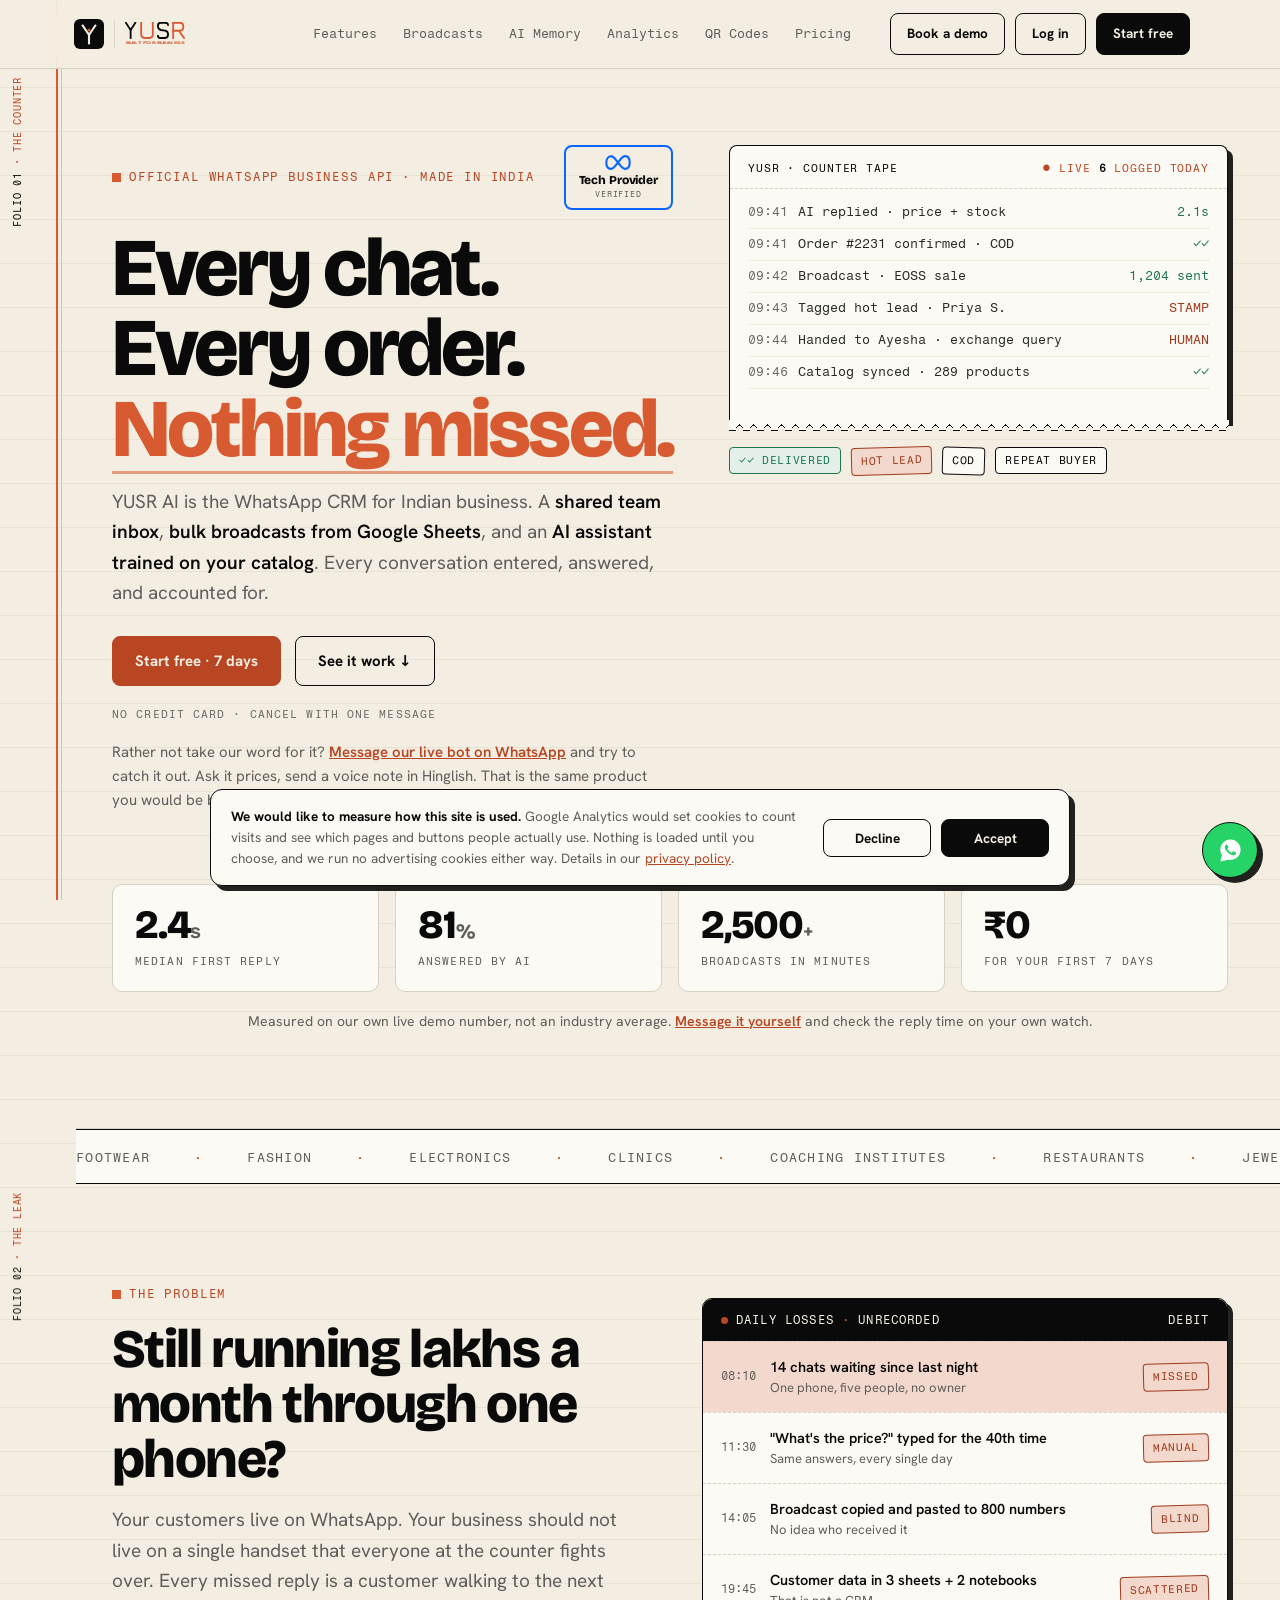
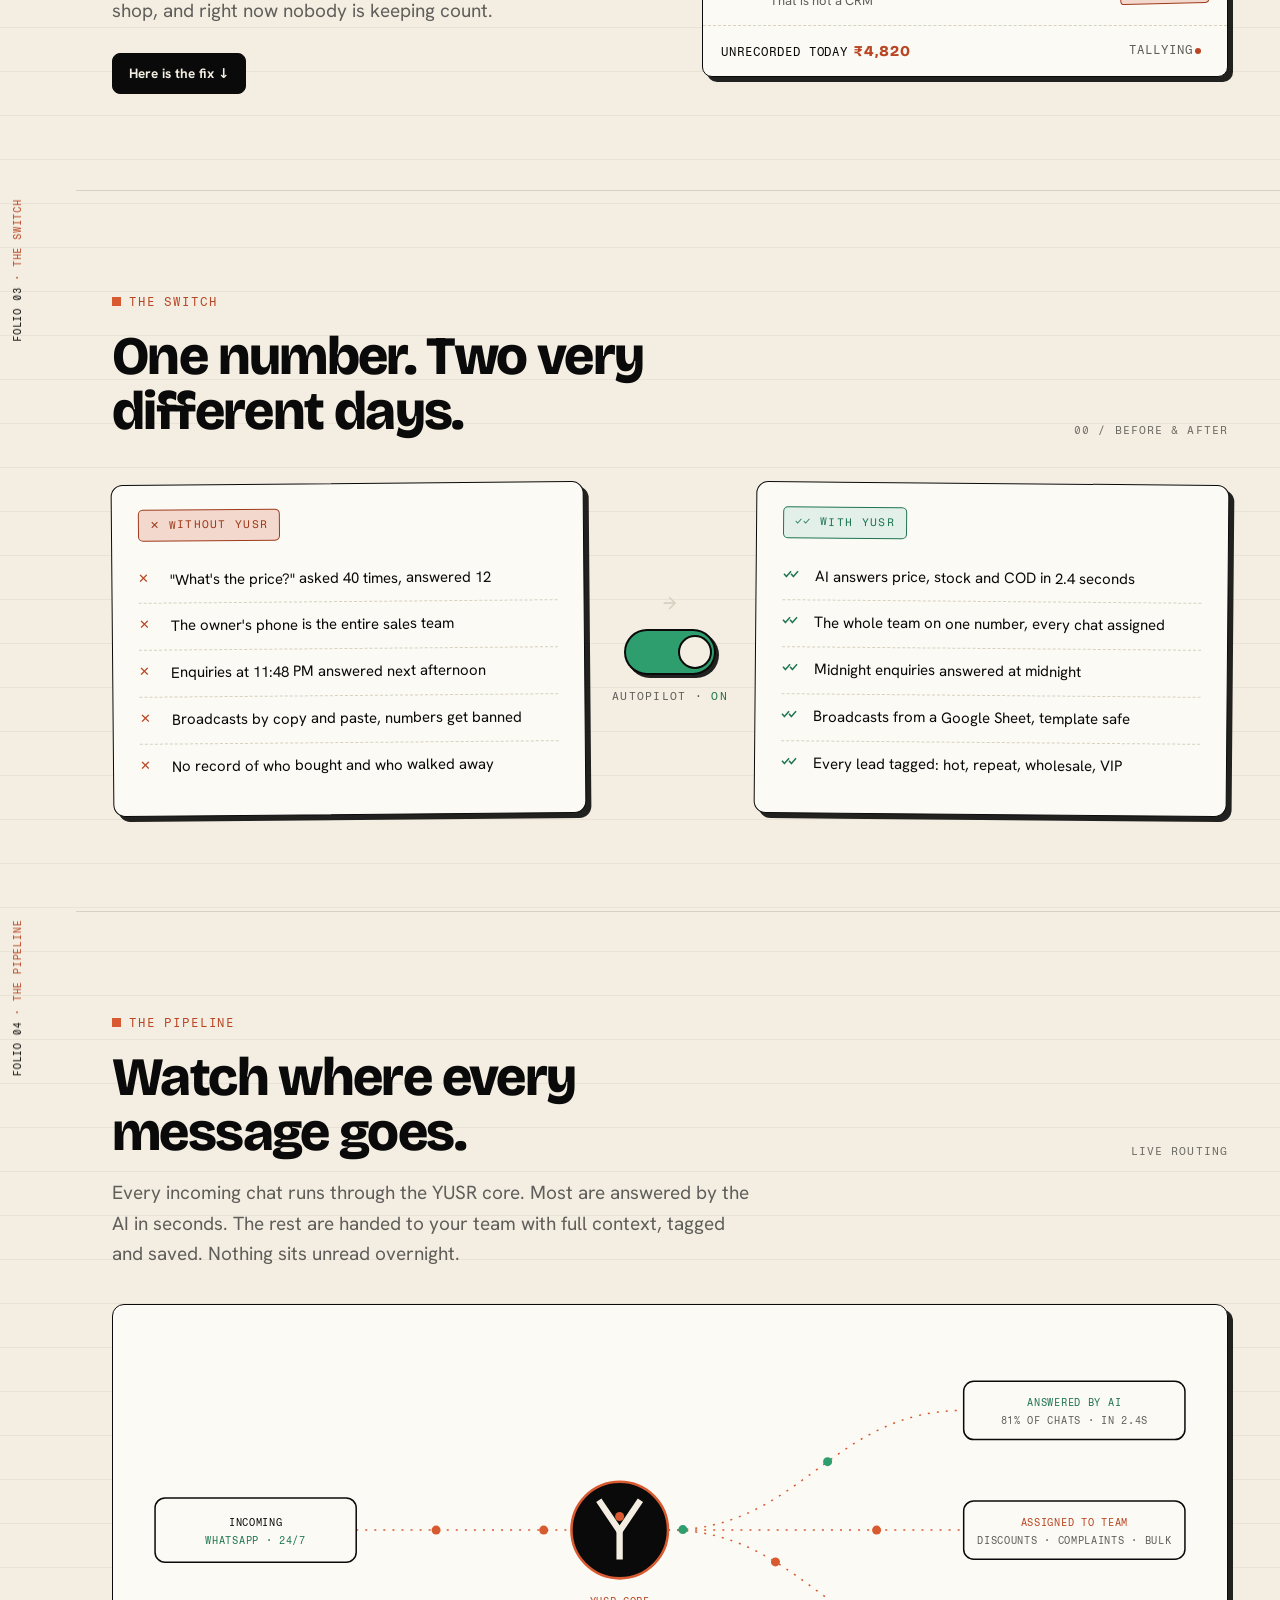
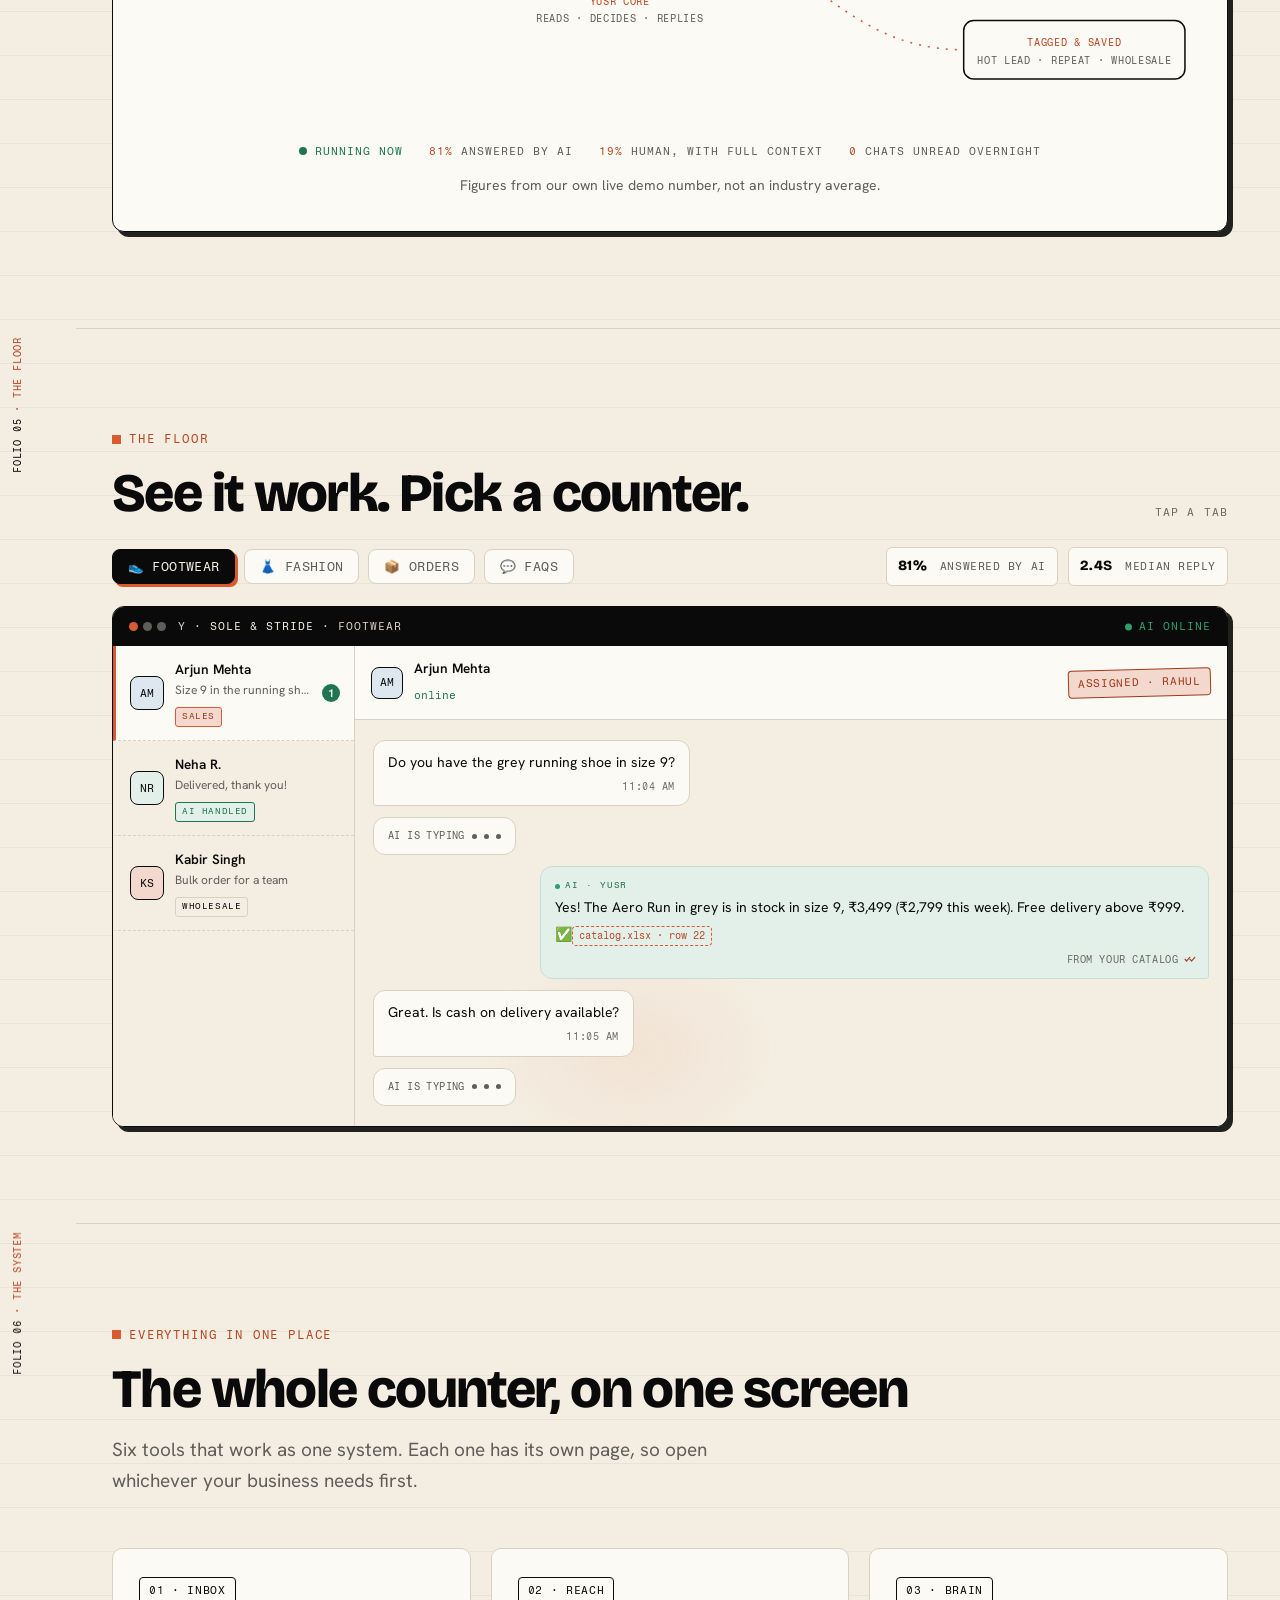
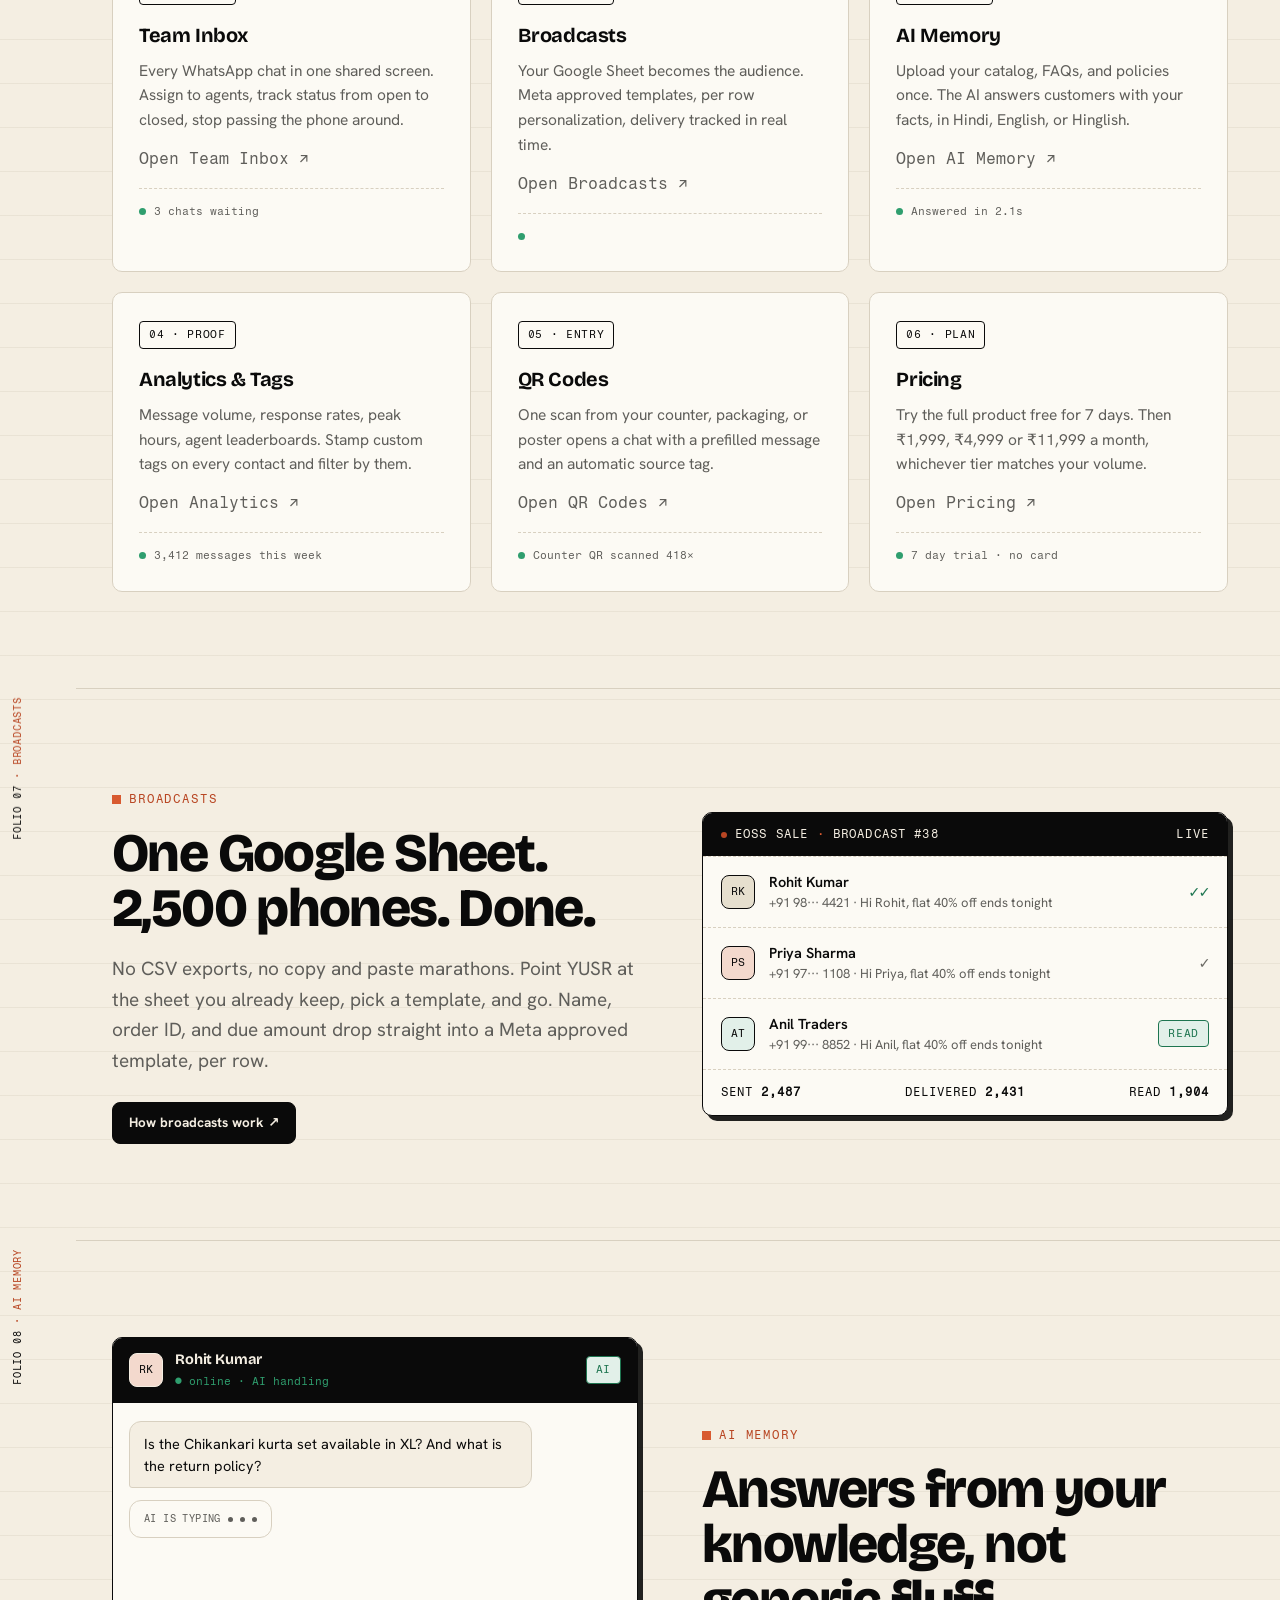
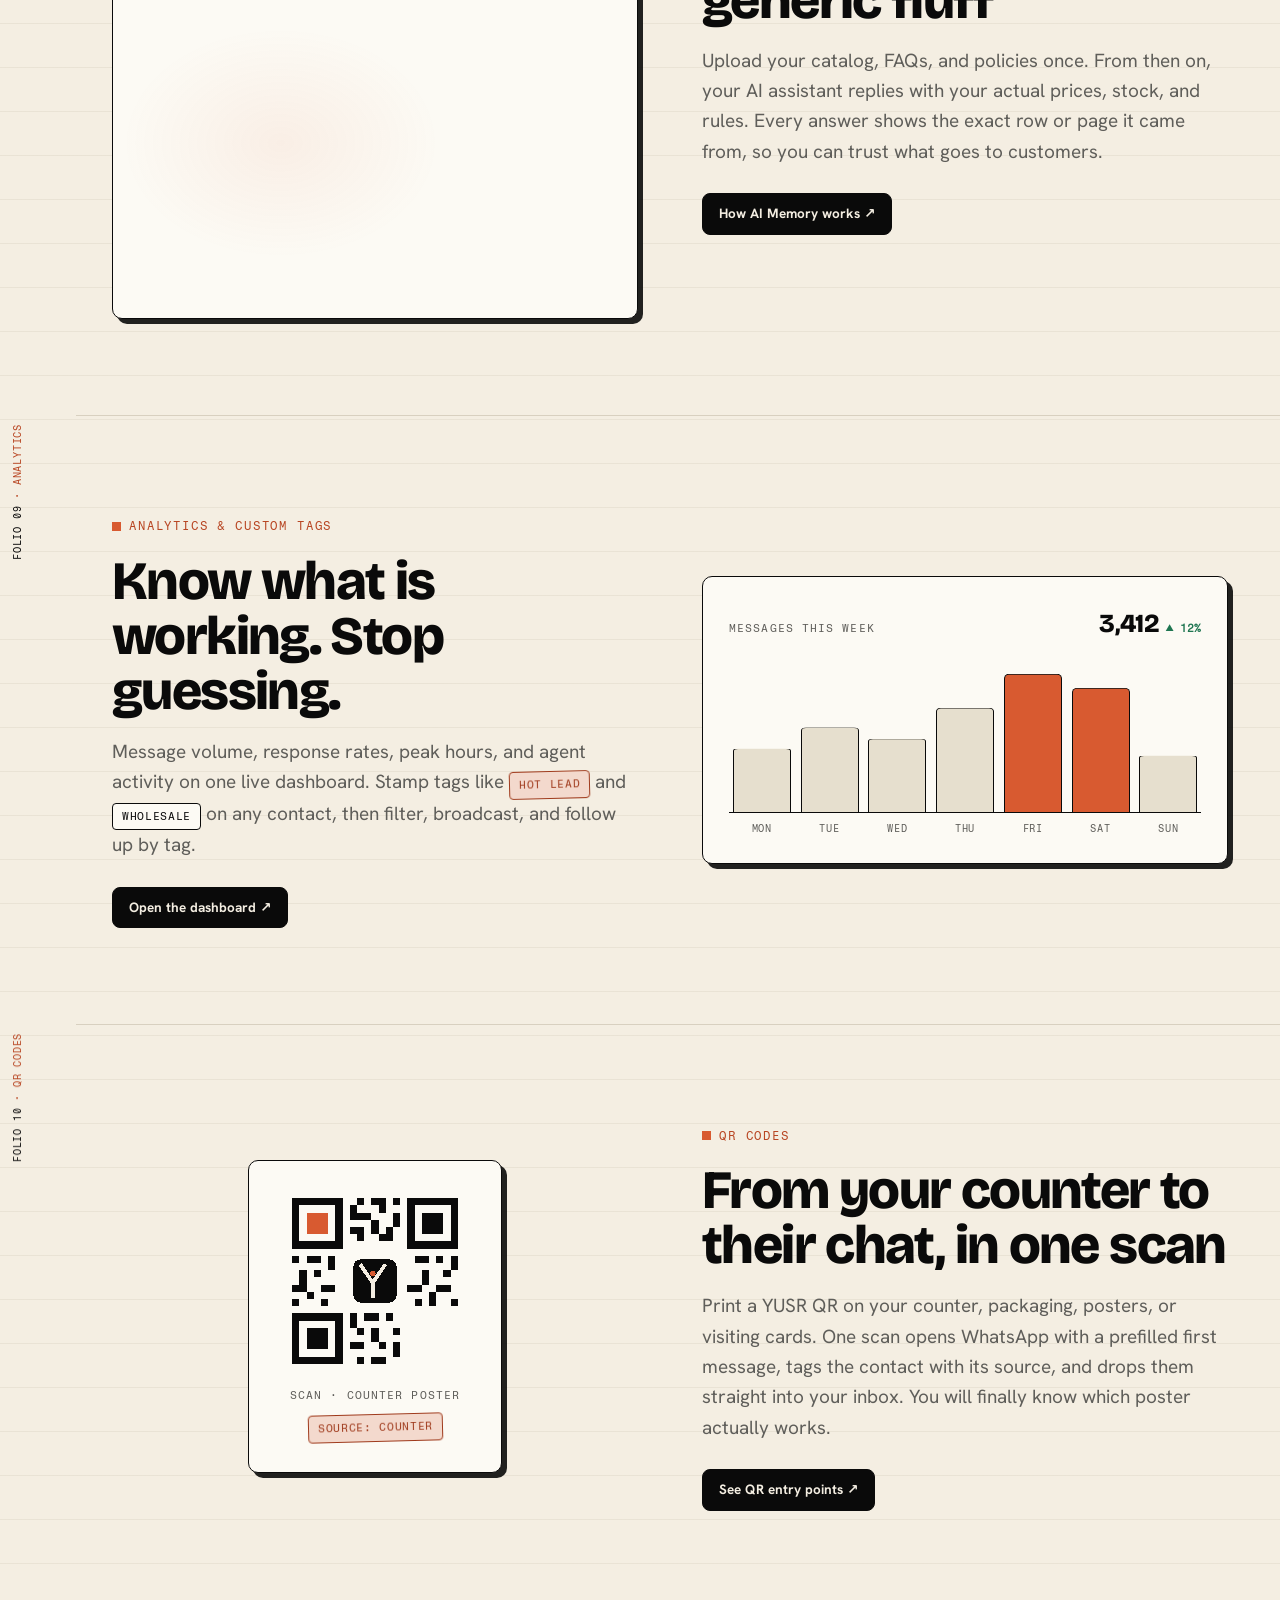
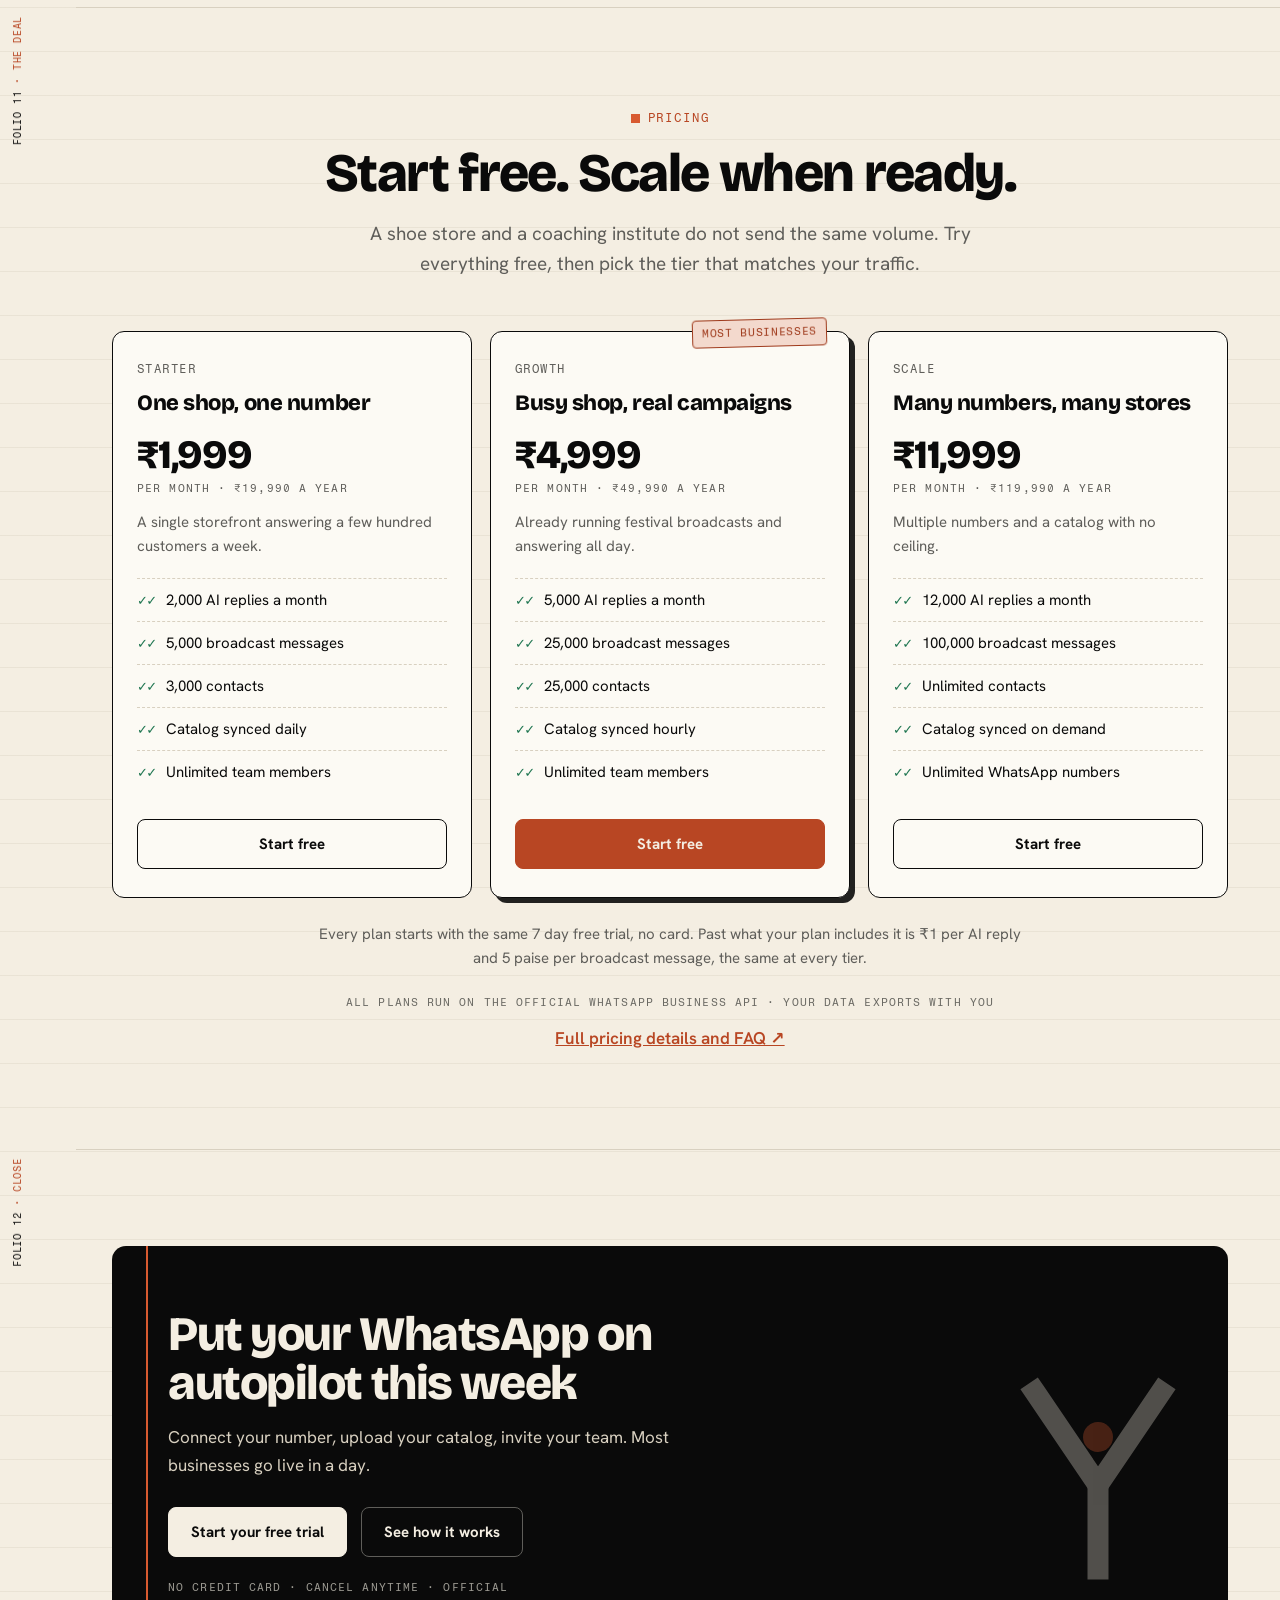
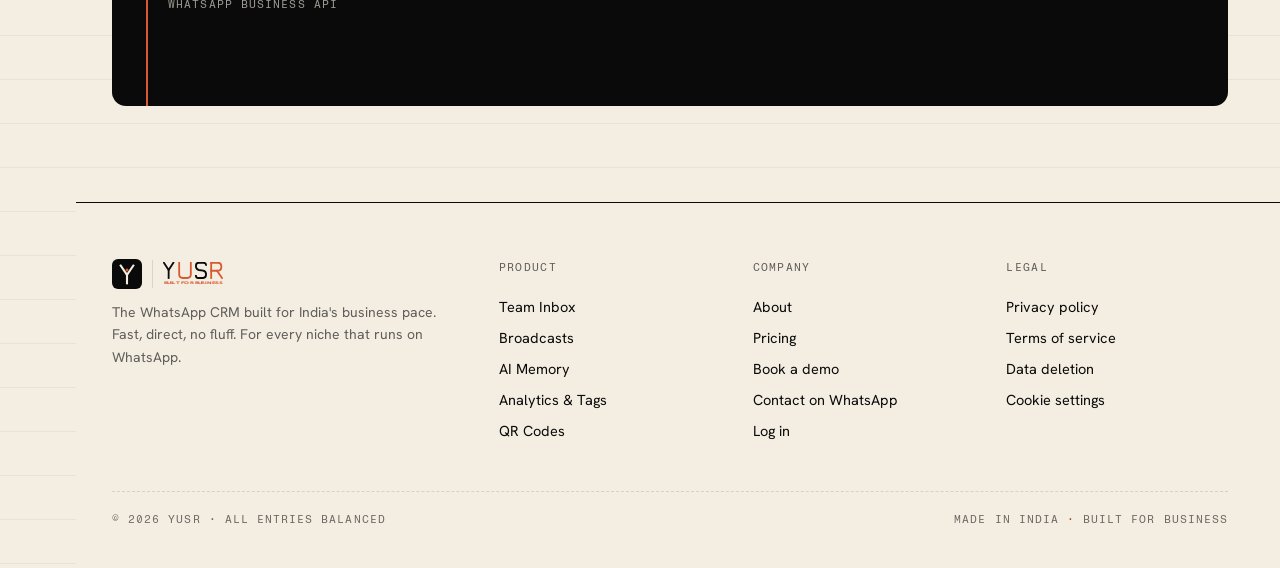
==== commit 65f3133f: "Mobile: build a mobile experience, not a narrowed desktop one The responsive pass we already had mad" ====
--- a/index.html
+++ b/index.html
@@ -129,7 +129,7 @@
   <link rel="preconnect" href="https://fonts.googleapis.com" />
   <link rel="preconnect" href="https://fonts.gstatic.com" crossorigin />
   <link href="https://fonts.googleapis.com/css2?family=Bricolage+Grotesque:opsz,wght@12..96,600;12..96,700;12..96,800&family=Hanken+Grotesk:wght@400;500;600;700;800&family=Fragment+Mono&display=swap" rel="stylesheet" />
-  <link rel="stylesheet" href="yusr.css?v=8" />
+  <link rel="stylesheet" href="yusr.css?v=9" />
   <style>
     /* ═══ Homepage additions · Switch · Pipeline · Floor ═══ */
     .adds-head { display:flex; align-items:flex-end; justify-content:space-between; gap:20px; flex-wrap:wrap; margin-bottom:8px; }
@@ -345,7 +345,8 @@
       .rec-dot, .card-live .cdot, .ftyping i { animation:none; }
     }
   </style>
-  <script defer src="yusr.js?v=8"></script>
+  <link rel="stylesheet" href="yusr-mobile.css?v=9" />
+  <script defer src="yusr.js?v=9"></script>
 </head>
 <body>
 <a class="skip-link" href="#main">Skip to main content</a>
@@ -380,7 +381,7 @@
 <main id="main">
 
 <!-- ═══ HERO ═══ -->
-<section id="top" style="padding-top:76px;">
+<section id="top">
   <span class="folio" aria-hidden="true"><b>FOLIO 01</b> · THE COUNTER</span>
   <div class="wrap">
     <div class="split" style="align-items:start; gap:56px;">
@@ -403,7 +404,7 @@
           <a class="btn btn-ghost" href="#features">See it work ↓</a>
         </div>
         <p style="font-family:var(--font-mono); font-size:11px; letter-spacing:0.1em; text-transform:uppercase; color:var(--stone-2); margin-top:20px;">No credit card · Cancel with one message</p>
-        <p style="margin-top:16px; font-size:15px; color:var(--stone);">Rather not take our word for it? <a href="https://wa.me/919286046420?text=Hi%2C%20I%20want%20to%20try%20the%20live%20demo" target="_blank" rel="noopener" data-cta="hero-live-demo" style="color:var(--orange-deep); font-weight:600;">Message our live bot on WhatsApp</a> and try to catch it out. Ask it prices, send a voice note in Hinglish. That is the same product you would be buying.</p>
+        <p class="hero-try">Rather not take our word for it? <a href="https://wa.me/919286046420?text=Hi%2C%20I%20want%20to%20try%20the%20live%20demo" target="_blank" rel="noopener" data-cta="hero-live-demo" style="color:var(--orange-deep); font-weight:600;">Message our live bot on WhatsApp</a> and try to catch it out. Ask it prices, send a voice note in Hinglish. That is the same product you would be buying.</p>
       </div>
       <div class="visual rv">
         <div class="tape" role="img" aria-label="A live feed of WhatsApp business events, printed like a receipt">
--- a/yusr.css
+++ b/yusr.css
@@ -265,6 +265,12 @@
 .cta-actions  { display: flex; gap: 14px; flex-wrap: wrap; }
 .chip-row     { display: flex; gap: 10px; margin-top: 22px; flex-wrap: wrap; }
 .sec-actions  { display: flex; gap: 12px; margin-top: 26px; flex-wrap: wrap; }
+
+/* The "try our live bot" invitation under the hero actions. Was inline
+   styles; it is named now because the mobile layer promotes it from a
+   run of body copy into a bordered, tappable block. Desktop appearance
+   is byte-for-byte what the inline rule produced. */
+.hero-try { margin-top: 16px; font-size: 15px; color: var(--stone); }
 
 /* Chip sitting directly above a card heading. */
 .card .chip + h3 { margin-top: 14px; }
--- a/yusr-mobile.css
+++ b/yusr-mobile.css
@@ -0,0 +1,724 @@
+/* ═══════════════════════════════════════════════════════════════
+   YUSR · MOBILE LAYER
+   Loaded AFTER yusr.css and after each page's own <style> block, so
+   at equal specificity these rules win the cascade without !important.
+
+   yusr.css already carries a responsive pass: grids collapse, type
+   scales, touch targets clear 44px. This file is the layer above that
+   — it changes what the phone actually *is* rather than how wide the
+   desktop layout is allowed to get:
+
+     · an app-style top bar and a full-screen menu sheet, not a
+       dropdown list pinned under a shrunken desktop nav
+     · a persistent bottom action bar, so the primary action is always
+       under the thumb instead of scrolling away with the hero
+     · the vertical folio markers (a desktop margin ornament, hidden
+       outright on mobile until now) reborn as horizontal section tags,
+       so the ledger identity survives the format change
+     · browse-shaped content (plans, floor tabs, stats) turned into
+       snap rails and paired grids instead of long vertical stacks
+
+   Breakpoints match the ones already in yusr.css so nothing lands in
+   a half-applied state:
+     900px — where the nav already switches to a burger
+     720px — where the layout is already one column
+     560px — phone proper
+   ═══════════════════════════════════════════════════════════════ */
+
+
+/* ══════════════════════════════════════════════════════════════════
+   1 · FOUNDATIONS
+   ══════════════════════════════════════════════════════════════════ */
+
+:root {
+  --safe-b: env(safe-area-inset-bottom, 0px);
+  --bar-h: 68px;          /* sticky bottom action bar, without the inset */
+  --topbar-h: 68px;
+  --gut: 24px;            /* .wrap's own side gutter, as a value */
+}
+
+/* The page gutter had to become a variable. Three rules in yusr.css set
+   it at three widths, and it was asymmetric below 720px (24px left,
+   40px right — the desktop margin rule showing through), so content
+   read off-centre on every large phone. Naming it fixes the asymmetry
+   and, more usefully, lets the horizontal rails below bleed to exactly
+   the screen edge at every width instead of overshooting by 2px on the
+   narrowest phones. */
+@media (max-width: 720px) {
+  :root { --gut: 20px; }
+  .wrap { padding-inline: var(--gut); }
+}
+@media (max-width: 560px) { :root { --gut: 18px; } }
+@media (max-width: 360px) { :root { --gut: 16px; } }
+
+@media (max-width: 900px) {
+  :root { --topbar-h: 60px; }
+
+  html {
+    -webkit-text-size-adjust: 100%;
+    /* Anchor jumps have to clear the shorter mobile bar, not the 96px
+       desktop one, or every #section link lands with its heading tucked
+       behind the sticky header. */
+    scroll-padding-top: calc(var(--topbar-h) + 14px);
+  }
+
+  body {
+    -webkit-tap-highlight-color: rgba(216, 90, 48, 0.14);
+  }
+
+  /* The ruled-paper rhythm was set at 43px for 17px/1.6 desktop body
+     copy. Mobile body copy is 16px/1.55, so the rules drift out of
+     phase with the text and read as noise rather than as a ledger.
+     38px puts them back under the line. */
+  body {
+    background-image: repeating-linear-gradient(
+      to bottom,
+      transparent 0px,
+      transparent 37px,
+      rgba(216, 208, 192, 0.30) 37px,
+      rgba(216, 208, 192, 0.30) 38px
+    );
+  }
+}
+
+/* Hover-lift is a mouse affordance. On a touch screen the transform
+   sticks after a tap and the element sits visibly offset until you
+   touch something else — the single most common "this is a desktop
+   site" tell on a phone. */
+@media (hover: none) {
+  .btn:hover,
+  .card.lift:hover,
+  .floor-tab:hover,
+  .fab-wa:hover,
+  .plan:hover {
+    transform: none;
+  }
+  .btn-ink:hover { box-shadow: none; }
+  .btn-orange:hover { box-shadow: none; }
+  .btn-ghost:hover { background: transparent; box-shadow: none; }
+  .card.lift:hover::before { opacity: 0; }
+
+  /* Give taps a real pressed state instead, which is what a native
+     control does. */
+  .btn:active { transform: translate(1px, 1px); }
+  .card.lift:active { background: var(--paper); }
+}
+
+
+/* ══════════════════════════════════════════════════════════════════
+   2 · TOP BAR
+   Shorter, symmetrical, and with a drawn burger instead of the "≡"
+   character — which rendered at whatever weight the fallback font
+   happened to have and sat visually off-centre in its box.
+   ══════════════════════════════════════════════════════════════════ */
+
+@media (max-width: 900px) {
+  .nav {
+    /* Slightly more opaque than desktop: on a phone the ruled paper
+       scrolls right under the bar and 0.88 alpha let the lines through
+       hard enough to read as a rendering glitch. */
+    background: rgba(244, 238, 226, 0.94);
+  }
+  .nav-inner {
+    height: var(--topbar-h);
+    padding: 0 14px;
+    gap: 12px;
+  }
+  .logo { gap: 8px; }
+
+  .nav-cta { gap: 8px; }
+  .nav-cta .btn-ink { padding: 10px 16px; font-size: 14px; }
+
+  .nav-burger {
+    position: relative;
+    width: 44px; height: 44px;
+    border-color: var(--ink);
+    border-radius: 10px;
+    background: var(--paper);
+    font-size: 0;             /* hides the "≡" glyph in the markup */
+    flex: none;
+  }
+  /* Two bars, not three: fewer, longer strokes read as deliberate at
+     this size, and they fold cleanly into an X. */
+  .nav-burger::before,
+  .nav-burger::after {
+    content: "";
+    position: absolute;
+    left: 12px; right: 12px;
+    height: 2px;
+    background: var(--ink);
+    transition: transform .26s cubic-bezier(.2, .8, .2, 1), top .26s cubic-bezier(.2, .8, .2, 1);
+  }
+  .nav-burger::before { top: 16px; }
+  .nav-burger::after  { top: 24px; }
+
+  .nav-burger[aria-expanded="true"] {
+    background: var(--ink);
+    box-shadow: 3px 3px 0 var(--orange);
+  }
+  .nav-burger[aria-expanded="true"]::before,
+  .nav-burger[aria-expanded="true"]::after {
+    background: var(--sand);
+    top: 20px;
+  }
+  .nav-burger[aria-expanded="true"]::before { transform: rotate(45deg); }
+  .nav-burger[aria-expanded="true"]::after  { transform: rotate(-45deg); }
+}
+
+/* Below 420px the "BUILT FOR BUSINESS" wordmark, the divider rule, the
+   Start free button and the burger cannot all hold their proportions.
+   The mark and wordmark are the brand; the strapline is the part that
+   can go. */
+@media (max-width: 420px) {
+  .nav .logo svg:last-of-type { width: 52px; height: 21px; }
+  .nav-cta .btn-ink { padding: 10px 13px; font-size: 13.5px; }
+}
+
+
+/* ══════════════════════════════════════════════════════════════════
+   3 · MENU SHEET
+   The dropdown became a full-height sheet: numbered index rows under
+   the live top bar (whose burger folds into the close X), and the
+   account actions docked at the bottom where the thumb is. Numbering
+   is a CSS counter, so it needs no markup and stays correct on every
+   page, including ones with a different link count.
+
+   Every rule here uses the child combinator: the docked button is an
+   <a> too, and a descendant selector would number it as row 09.
+   ══════════════════════════════════════════════════════════════════ */
+
+@media (max-width: 900px) {
+  .nav-links {
+    /* Always laid out; visibility is what animates. `display:none`
+       (yusr.css) cannot transition, so the old menu appeared and
+       vanished with a hard cut. */
+    display: flex;
+    position: fixed;
+    inset: 0;
+    top: 0;
+    height: 100dvh;
+    /* Layered inside .nav's stacking context, not the page's: the
+       sheet is a child of .nav-inner, so a page-level z-index here
+       would paint it over the bar's own logo and burger — which is
+       exactly what it did, leaving a blank strip where the header
+       should be and no visible way to close the menu. */
+    z-index: 1;
+
+    flex-direction: column;
+    align-items: stretch;
+    gap: 0;
+    /* Clears the sticky top bar, which stays live above the sheet so
+       the burger can fold into the close X. Exactly the bar height:
+       the sheet paints over the bar's own bottom border, so the first
+       row's top rule (below) is what draws that line instead. */
+    padding: var(--topbar-h) 0 0;
+
+    background: var(--sand);
+    background-image: repeating-linear-gradient(
+      to bottom, transparent 0px, transparent 37px,
+      rgba(216, 208, 192, 0.34) 37px, rgba(216, 208, 192, 0.34) 38px
+    );
+    border-bottom: none;
+
+    opacity: 0;
+    visibility: hidden;
+    transform: translateY(-8px);
+    transition: opacity .24s ease, transform .28s cubic-bezier(.2, .8, .2, 1), visibility .28s;
+
+    overflow-y: auto;
+    overscroll-behavior: contain;
+    counter-reset: navidx;
+  }
+  .nav-links.open {
+    opacity: 1;
+    visibility: visible;
+    transform: none;
+  }
+
+  /* The orange margin rule carries through the sheet, so it reads as
+     another page of the same ledger rather than a floating overlay. */
+  .nav-links::before {
+    content: "";
+    position: fixed;
+    left: 0; top: 0; bottom: 0;
+    width: 2px;
+    background: var(--orange);
+    pointer-events: none;
+  }
+
+  .nav-links > a {
+    counter-increment: navidx;
+    display: flex;
+    align-items: center;
+    gap: 14px;
+
+    font-family: var(--font-body);
+    font-size: 19px;
+    font-weight: 600;
+    letter-spacing: -0.02em;
+    color: var(--ink);
+
+    padding: 17px 18px 17px 16px;
+    border-radius: 0;
+    border-bottom: 1px dashed var(--bone-2);
+    background: transparent;
+  }
+  .nav-links > a:first-of-type { border-top: 1.5px solid var(--ink); }
+  .nav-links > a::before {
+    content: "0" counter(navidx);
+    font-family: var(--font-mono);
+    font-size: 11px;
+    font-weight: 400;
+    letter-spacing: 0.08em;
+    color: var(--orange-deep);
+    min-width: 22px;
+  }
+  .nav-links > a::after {
+    content: "→";
+    margin-left: auto;
+    font-family: var(--font-mono);
+    font-size: 15px;
+    color: var(--bone-2);
+  }
+  .nav-links > a:hover { background: transparent; }
+  .nav-links > a:active { background: var(--orange-wash); }
+
+  .nav-links > a[aria-current="page"] {
+    background: var(--paper);
+    border: none;
+    border-bottom: 1px dashed var(--bone-2);
+    border-left: 3px solid var(--orange);
+    padding-left: 13px;
+    box-shadow: none;
+  }
+  .nav-links > a[aria-current="page"]::after { content: "●"; color: var(--orange); font-size: 10px; }
+
+  /* Book a demo / Log in: the same rows, grouped off as account
+     actions rather than dressed up as extra product links. They are
+     always the last two anchors in the list — :nth-last-of-type is
+     the only way to reach "the first one of this class", and it is
+     stable because the markup is identical on all 13 pages. */
+  .nav-links > a.nav-mobile-only {
+    /* yusr.css sets these two at (0,2,0) to surface the links at all
+       on a phone; matching that specificity is what lets them take the
+       same row shape as every other entry instead of staying blocks. */
+    display: flex;
+    margin-top: 0;
+    padding-top: 17px;
+    border-top: none;
+    color: var(--ink);
+  }
+  .nav-links > a:nth-last-of-type(2) {
+    margin-top: 16px;
+    border-top: 1.5px solid var(--ink);
+  }
+
+  /* Docked action, injected by yusr.js. */
+  .nav-sheet-foot {
+    display: block;
+    margin-top: auto;
+    padding: 18px 16px calc(18px + var(--safe-b));
+    border-top: 1.5px solid var(--ink);
+    background: var(--paper);
+    flex: none;
+  }
+  /* The docked button is an <a> inside .nav-links, so yusr.css's
+     `.nav-links a { color: var(--stone) }` — (0,1,1) — outranks
+     `.btn-orange` and would render the label muted grey on orange. */
+  .nav-sheet-foot .btn-orange { color: var(--sand); }
+  .nav-sheet-foot .btn {
+    width: 100%;
+    justify-content: center;
+    font-size: 16px;
+    padding: 15px 22px;
+  }
+  .nav-sheet-foot .fine {
+    display: block;
+    margin-top: 12px;
+    text-align: center;
+    font-family: var(--font-mono);
+    font-size: 10.5px;
+    letter-spacing: 0.1em;
+    text-transform: uppercase;
+    color: var(--stone-2);
+  }
+
+  /* .nav is the stacking context (sticky + z-index), so the bar's own
+     contents only have to out-rank the sheet's z-index:1 inside it —
+     that is what keeps the logo readable and the burger tappable as
+     the close control while the sheet is up. */
+  .nav { z-index: 130; }
+  .nav .logo,
+  .nav-cta { position: relative; z-index: 2; }
+  /* Locking body alone is not enough on iOS Safari, where the scroll
+     happens on the document element — the page keeps moving behind an
+     open sheet. Locking both, plus overscroll-behavior on the sheet
+     itself, holds it everywhere without resorting to position:fixed,
+     which would take the sticky top bar off screen with it. */
+  body.nav-open { overflow: hidden; }
+  html:has(body.nav-open) { overflow: hidden; }
+  /* The sheet docks its own Start free; two of them, one directly
+     above the other, is just noise. */
+  body.nav-open .nav-cta .btn-ink {
+    opacity: 0;
+    pointer-events: none;
+    transition: opacity .18s ease;
+  }
+}
+
+@media (prefers-reduced-motion: reduce) {
+  .nav-links { transition: none; }
+  .nav-burger::before, .nav-burger::after { transition: none; }
+}
+
+
+/* ══════════════════════════════════════════════════════════════════
+   4 · STICKY ACTION BAR
+   The one change that most separates a mobile site from a desktop
+   site squeezed narrow: the primary action never leaves the screen.
+   Injected by yusr.js; it reveals once the hero's own CTA has
+   scrolled away and stands down whenever another call to action owns
+   the screen (the closing band, the consent banner, the open menu).
+   ══════════════════════════════════════════════════════════════════ */
+
+/* Both of these are injected into the markup on every page and belong
+   only to the phone layout — without a base rule they leak into the
+   desktop nav row and under the desktop pricing grid. */
+.nav-sheet-foot { display: none; }
+.mobile-bar { display: none; }
+
+@media (max-width: 900px) {
+  .mobile-bar {
+    display: flex;
+    align-items: center;
+    gap: 10px;
+
+    position: fixed;
+    left: 0; right: 0; bottom: 0;
+    z-index: 70;
+
+    padding: 10px 14px calc(10px + var(--safe-b));
+    background: rgba(244, 238, 226, 0.95);
+    -webkit-backdrop-filter: blur(12px);
+    backdrop-filter: blur(12px);
+    border-top: 1.5px solid var(--ink);
+
+    transform: translateY(120%);
+    transition: transform .3s cubic-bezier(.2, .8, .2, 1);
+  }
+  .mobile-bar.show { transform: none; }
+
+  .mobile-bar .btn {
+    flex: 1 1 auto;
+    justify-content: center;
+    min-height: 50px;
+    font-size: 15.5px;
+  }
+
+  /* WhatsApp, as a square sibling rather than a second floating
+     circle — two floating controls on one screen is clutter. */
+  .mobile-bar-wa {
+    flex: none;
+    width: 50px; height: 50px;
+    display: grid; place-items: center;
+    border: 1.5px solid var(--ink);
+    border-radius: 10px;
+    background: #25D366;
+  }
+  .mobile-bar-wa svg { width: 24px; height: 24px; display: block; }
+
+  /* The FAB's job moves into the bar. */
+  .fab-wa { display: none; }
+
+  /* Last thing on the page must clear the bar. */
+  footer { padding-bottom: calc(var(--bar-h) + var(--safe-b)); }
+}
+
+@media (prefers-reduced-motion: reduce) {
+  .mobile-bar { transition: none; }
+}
+
+
+/* ══════════════════════════════════════════════════════════════════
+   5 · SECTION RHYTHM · the folio, rebuilt for a phone
+   .folio is a vertical marker hanging in the desktop margin, and that
+   margin does not exist on a phone, so yusr.css hides it. Rotating it
+   back is horizontal instead: the same words, set as a tag above the
+   section, keeping the ledger's numbered-page identity in a form the
+   format can actually hold.
+   ══════════════════════════════════════════════════════════════════ */
+
+@media (max-width: 1023px) {
+  .folio {
+    display: block;
+    position: static;
+    width: auto;
+    transform: none;
+    writing-mode: horizontal-tb;
+    text-align: left;
+
+    font-size: 10px;
+    letter-spacing: 0.2em;
+    line-height: 1;
+    color: var(--stone-2);
+
+    /* Lines up with .wrap's own gutter, which is 24px in this band and
+       18px on a phone — the tag has to sit on the same left edge as
+       the heading under it or it reads as a stray label. */
+    padding-inline: 24px;
+    margin-bottom: 22px;
+  }
+  .folio b {
+    color: var(--orange-deep);
+    font-weight: 400;
+  }
+  /* Ties the tag to the section's top hairline, the way the vertical
+     marker ties to the margin rule on desktop. */
+  .folio::before {
+    content: "";
+    display: inline-block;
+    width: 18px; height: 1px;
+    background: var(--orange);
+    vertical-align: middle;
+    margin-right: 9px;
+  }
+}
+
+@media (max-width: 560px) {
+  .folio { padding-inline: 18px; margin-bottom: 18px; }
+}
+
+@media (max-width: 720px) {
+  section { padding: 46px 0; }
+  .sec-head { margin-bottom: 28px; }
+
+  /* h2.sec's max-width of 15em is a desktop measure; on a 390px screen
+     it never binds, but the clamp's 4.4vw floor leaves section headings
+     barely larger than the lede under them. */
+  h2.sec { font-size: clamp(27px, 7.6vw, 36px); line-height: 1.06; }
+  .lede { font-size: 16.5px; line-height: 1.55; margin-top: 12px; }
+
+  .adds-head { margin-bottom: 4px; }
+  .adds-folio { font-size: 10px; }
+
+  .sec-actions { margin-top: 20px; }
+  .sec-actions .btn { width: 100%; justify-content: center; }
+}
+
+
+/* ══════════════════════════════════════════════════════════════════
+   6 · HERO
+   The first screen was carrying 76px of inline top padding (a desktop
+   breathing gap), a full-measure lede, and a second paragraph of body
+   copy before the fold. Reordered so the phone gets: credential,
+   headline, one claim, one action.
+   ══════════════════════════════════════════════════════════════════ */
+
+#top { padding-top: 76px; }
+
+@media (max-width: 720px) {
+  #top { padding-top: 14px; }
+
+  .display { font-size: clamp(34px, 10.4vw, 46px); line-height: 1.0; }
+  .hero-cred { margin-bottom: 14px; gap: 10px; }
+  .hero-actions { margin-top: 22px; }
+
+  /* The "message our live bot" paragraph is the strongest proof on the
+     page and it was set as a run of body copy under the fine print,
+     where it reads as a footnote. As a bordered block it becomes a
+     thing you tap. */
+  .hero-try {
+    display: block;
+    margin-top: 20px;
+    padding: 15px 16px;
+    background: var(--paper);
+    border: 1.5px solid var(--ink);
+    border-left-width: 4px;
+    border-left-color: var(--orange);
+    border-radius: 10px;
+    font-size: 15px;
+    line-height: 1.5;
+    color: var(--stone);
+  }
+  .hero-try a { font-weight: 700; }
+
+  /* The receipt tape is the hero's whole visual. Give it room rather
+     than letting it sit tight under the actions. */
+  #top .visual { margin-top: 34px; }
+
+  .stat-row { margin-top: 40px !important; }
+}
+
+/* Four numbers, four full-width boxes, four scroll-lengths — for what
+   is one glance of information. Paired, they are one glance again. */
+@media (max-width: 560px) {
+  .stat-row { grid-template-columns: 1fr 1fr; gap: 10px; }
+  .stat { padding: 13px 14px; }
+  .stat .num { font-size: 26px; }
+  .stat .lbl { font-size: 9.5px; line-height: 1.35; }
+}
+
+
+/* ══════════════════════════════════════════════════════════════════
+   7 · THE FLOOR · tabs as a rail
+   Four tabs wrapped to two rows on a phone, which reads as two groups
+   rather than one control. A single non-wrapping snap rail is the
+   mobile pattern, and it scales to a fifth tab without re-flowing.
+   ══════════════════════════════════════════════════════════════════ */
+
+@media (max-width: 720px) {
+  .floor-top { gap: 12px; margin: 18px 0 14px; }
+
+  .floor-tabs {
+    flex-wrap: nowrap;
+    overflow-x: auto;
+    scroll-snap-type: x proximity;
+    -webkit-overflow-scrolling: touch;
+    scrollbar-width: none;
+    gap: 8px;
+    /* Bleed to the screen edge so the rail reads as scrollable, then
+       pad the ends back to the text margin. */
+    margin-inline: calc(-1 * var(--gut));
+    padding: 2px var(--gut) 6px;
+    width: calc(100% + var(--gut) * 2);
+  }
+  .floor-tabs::-webkit-scrollbar { display: none; }
+  .floor-tab {
+    flex: none;
+    scroll-snap-align: start;
+    font-size: 12px;
+    padding: 10px 14px;
+  }
+
+  .floor-stats { gap: 8px; }
+  .floor-stat { font-size: 10px; padding: 6px 9px; }
+
+  .floor-bar { padding: 10px 13px; font-size: 10px; }
+  .floor-window { box-shadow: var(--stamp-sm); }
+}
+
+
+/* ══════════════════════════════════════════════════════════════════
+   8 · PRICING · a rail, recommended plan first
+   Three plans stacked ran 2.7 screens — the longest single stretch on
+   the homepage, for a decision that is a comparison. A snap rail puts
+   the tiers side by side again the way the desktop grid does, opens on
+   the plan most businesses take, and peeks the next card so it is
+   obvious there are others.
+   ══════════════════════════════════════════════════════════════════ */
+
+@media (max-width: 720px) {
+  .plans, .plans.plans-3 {
+    display: flex;
+    grid-template-columns: none;
+    overflow-x: auto;
+    scroll-snap-type: x mandatory;
+    -webkit-overflow-scrolling: touch;
+    scrollbar-width: none;
+    gap: 12px;
+    margin-inline: calc(-1 * var(--gut));
+    /* A horizontal scroller clips on both axes, and the "Most
+       businesses" badge hangs above its card's top border — the top
+       padding is what keeps it from being sheared off. */
+    padding: 16px var(--gut) 12px;
+    width: calc(100% + var(--gut) * 2);
+    align-items: stretch;
+  }
+  .plans::-webkit-scrollbar { display: none; }
+
+  .plans .plan {
+    flex: 0 0 84%;
+    min-width: 0;
+    scroll-snap-align: center;
+    padding: 24px 20px;
+  }
+  /* Growth is the tier most businesses land on; on a rail the first
+     card is the default view, so it leads. Order is visual only —
+     the DOM, and therefore the reading order, is untouched. */
+  .plans .plan.hero-plan { order: -1; box-shadow: var(--stamp-sm); }
+
+  .plans-3 .plan .price { font-size: 38px; }
+  .plans-3 .plan .plan-title { font-size: 19px; }
+  .plans-3 .plan ul { font-size: 14.5px; }
+  .plan .btn { width: 100%; justify-content: center; margin-top: auto; }
+
+  /* Position readout under the rail. */
+  .plans-dots {
+    display: flex;
+    justify-content: center;
+    gap: 7px;
+    margin-top: 4px;
+  }
+  .plans-dots i {
+    width: 7px; height: 7px;
+    border-radius: 50%;
+    background: var(--bone-2);
+    transition: background .2s ease, width .2s ease;
+  }
+  .plans-dots i.on { background: var(--orange); width: 20px; border-radius: 4px; }
+}
+
+.plans-dots { display: none; }
+@media (max-width: 720px) { .plans-dots { display: flex; } }
+
+
+/* ══════════════════════════════════════════════════════════════════
+   9 · REMAINING PANELS
+   Everything still stacking a desktop-proportioned surface under its
+   heading: trim the chrome, not the content.
+   ══════════════════════════════════════════════════════════════════ */
+
+@media (max-width: 720px) {
+  /* 5px offsets were drawn for a 1200px canvas; at 390px they read as
+     a misprint rather than a stamp. */
+  .tape, .ledger, .chat, .pipe-frame, .plan, .cta-band, .floor-window {
+    box-shadow: var(--stamp-sm);
+  }
+
+  .pipe-frame { padding: 16px 14px; margin-top: 22px; }
+  .pipe-hud { gap: 8px 16px; font-size: 10px; margin-top: 16px; }
+
+  .switch-grid { margin-top: 24px; gap: 16px; }
+  .switch-mid { padding: 2px 0; }
+
+  .ledger-head, .tape-head { font-size: 11px; }
+
+  /* The closing band's asymmetric 56px left padding is the desktop
+     margin rule showing through; there is no margin on a phone. */
+  .cta-band { padding: 32px 22px; text-align: center; }
+  .cta-actions { flex-direction: column; }
+  .cta-actions .btn { width: 100%; justify-content: center; }
+}
+
+
+/* ══════════════════════════════════════════════════════════════════
+   10 · FOOTER
+   Four columns → two, but the link lists still had desktop line
+   spacing, which made the footer a screen and a half of its own.
+   ══════════════════════════════════════════════════════════════════ */
+
+@media (max-width: 720px) {
+  .foot-grid { gap: 26px 18px; }
+  .foot-brand { grid-column: 1 / -1; }
+  .foot-grid h3 {
+    font-family: var(--font-mono);
+    font-size: 10.5px;
+    letter-spacing: 0.16em;
+    text-transform: uppercase;
+    color: var(--orange-deep);
+  }
+  .foot-grid a { font-size: 14.5px; }
+  .foot-bottom { flex-direction: column; gap: 6px; align-items: flex-start; }
+}
+
+
+/* ══════════════════════════════════════════════════════════════════
+   11 · CONSENT
+   Full-width buttons on the narrowest phones, and the banner clears
+   the home indicator on gesture-nav devices.
+   ══════════════════════════════════════════════════════════════════ */
+
+@media (max-width: 560px) {
+  .consent-copy { font-size: 13.5px; }
+  .consent-inner { border-radius: 12px; }
+}
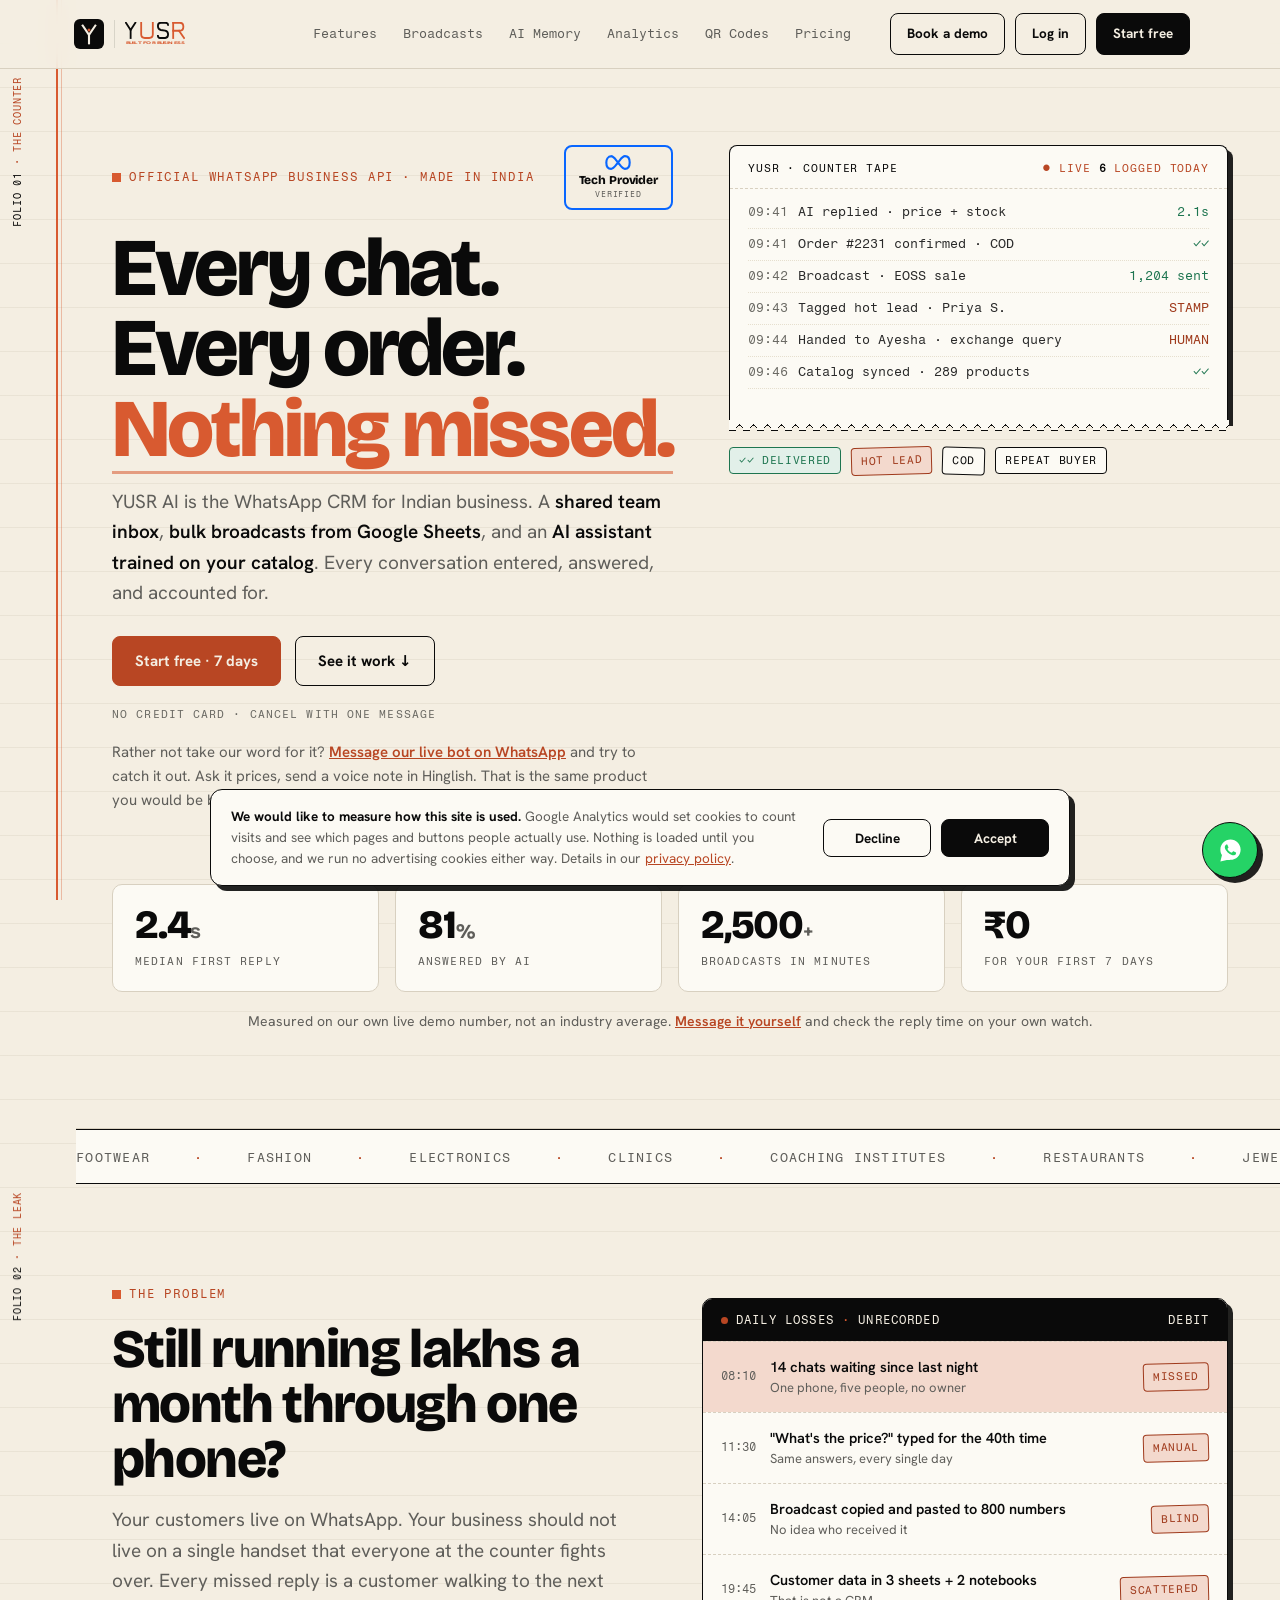
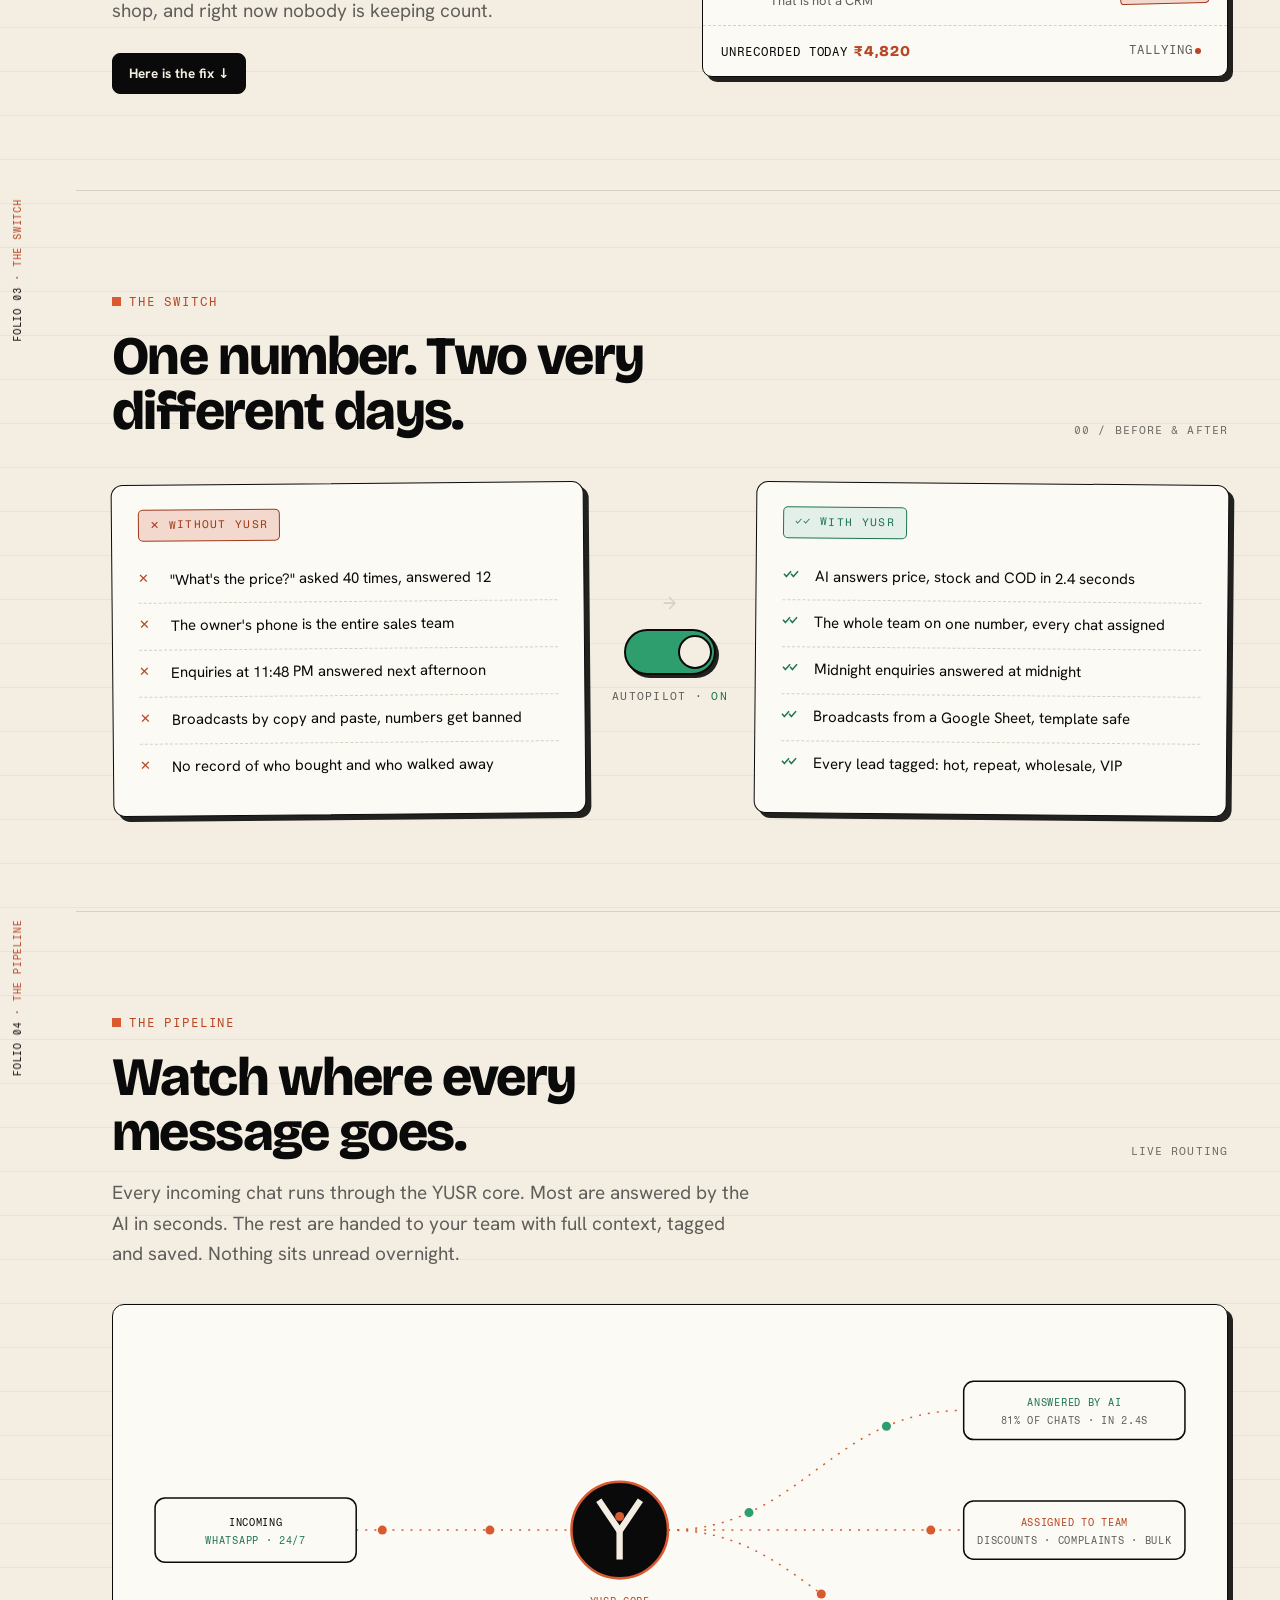
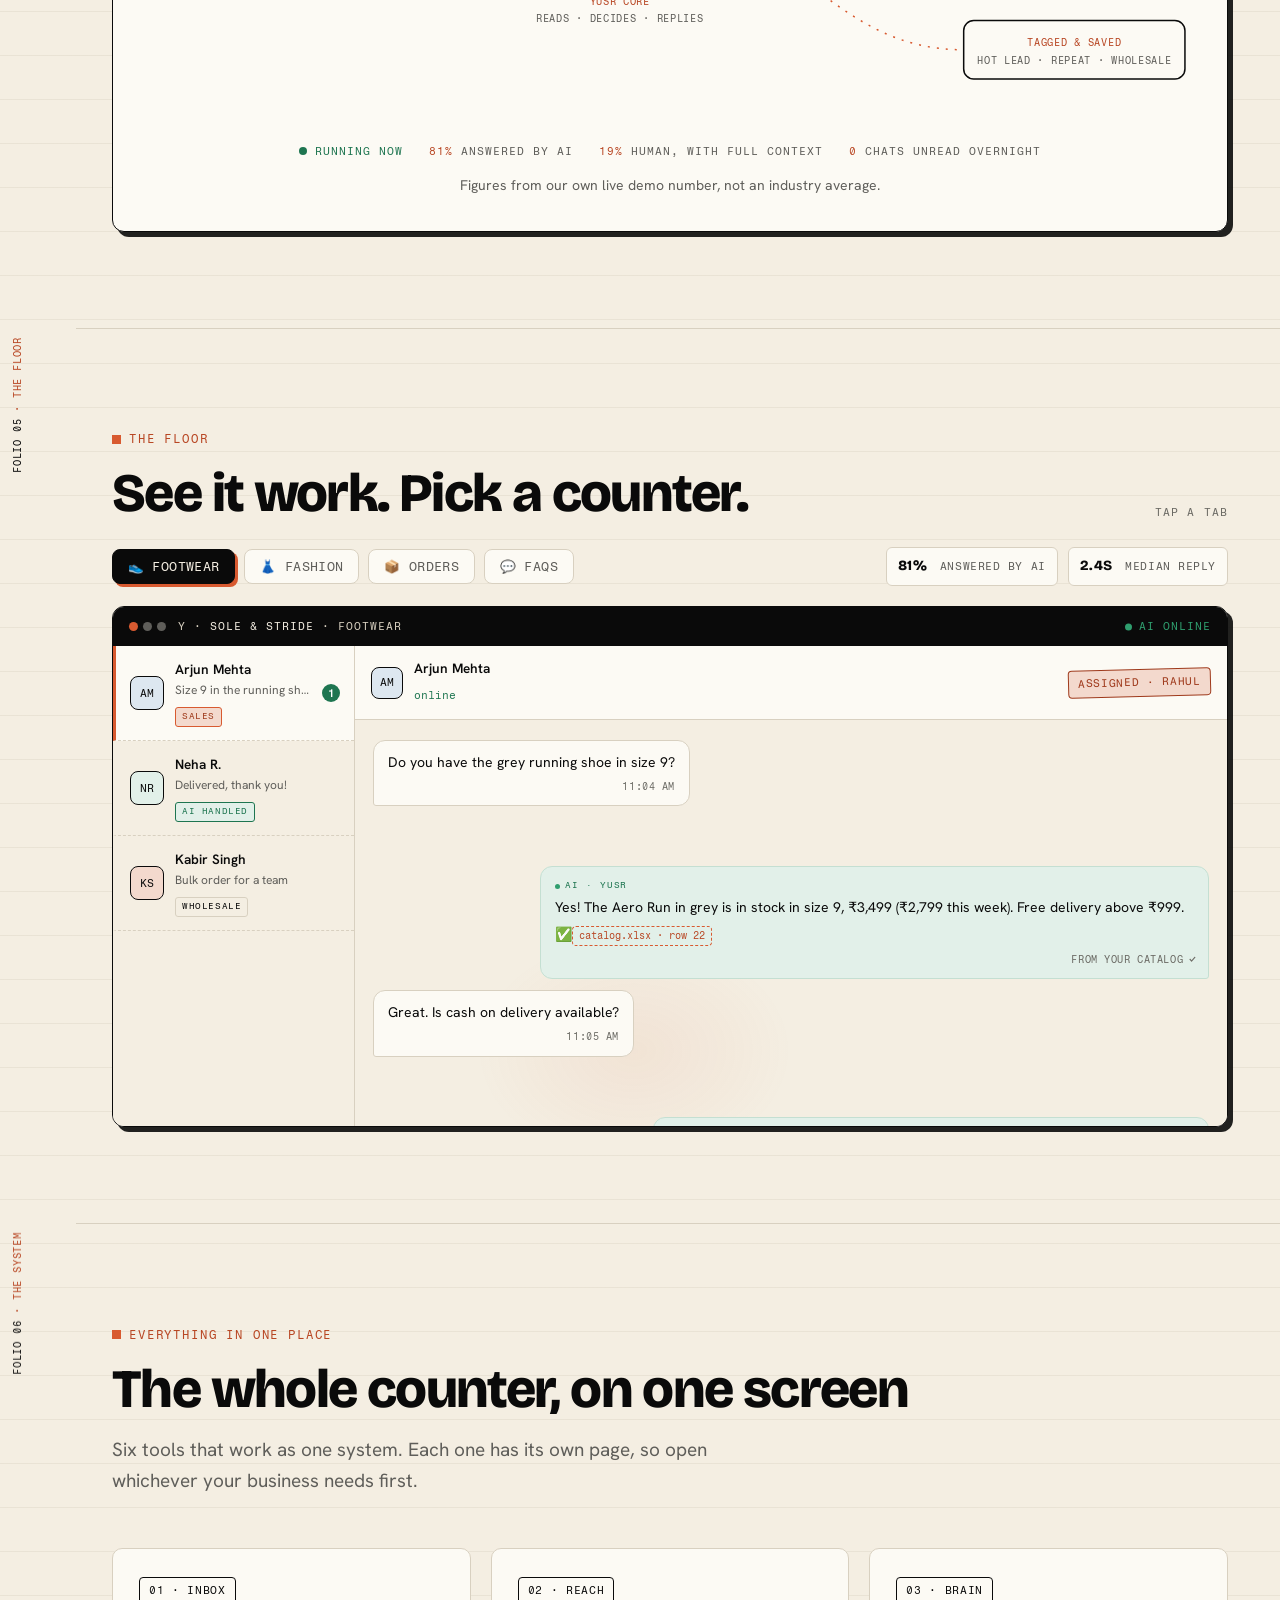
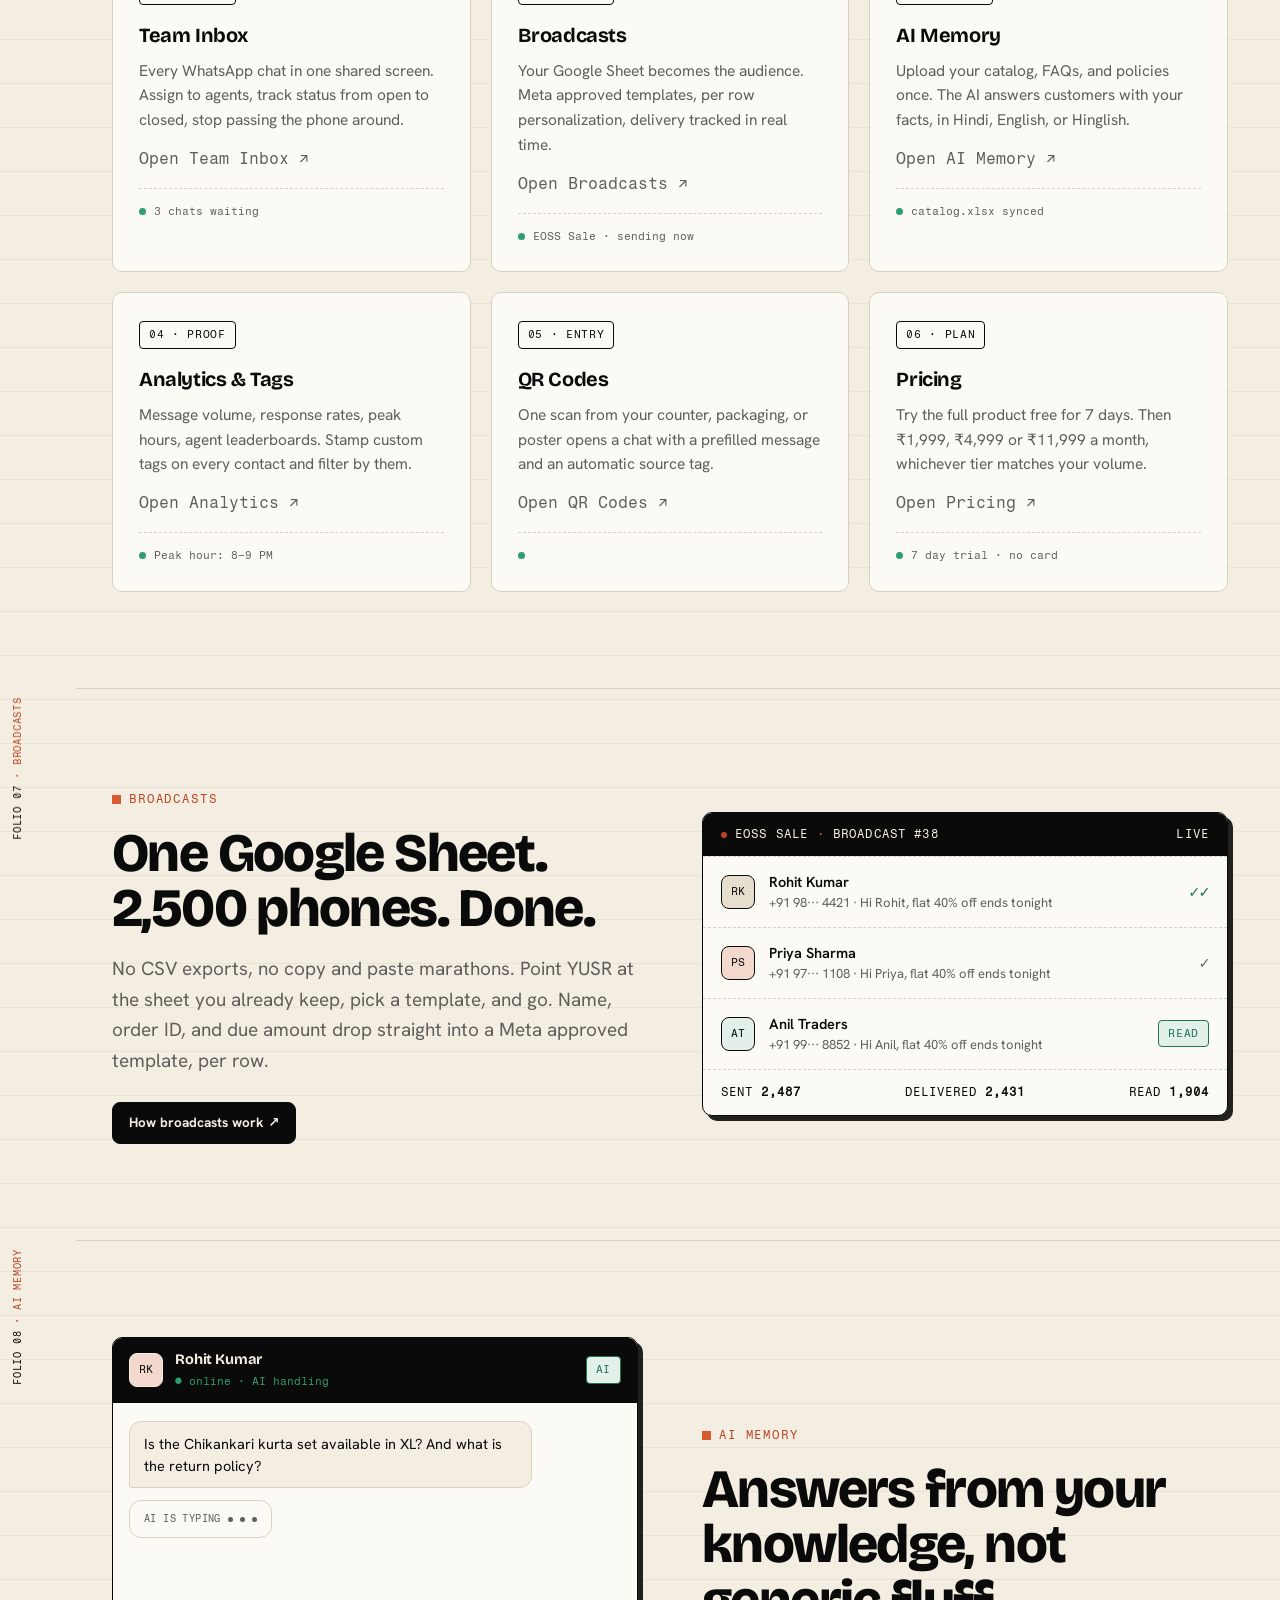
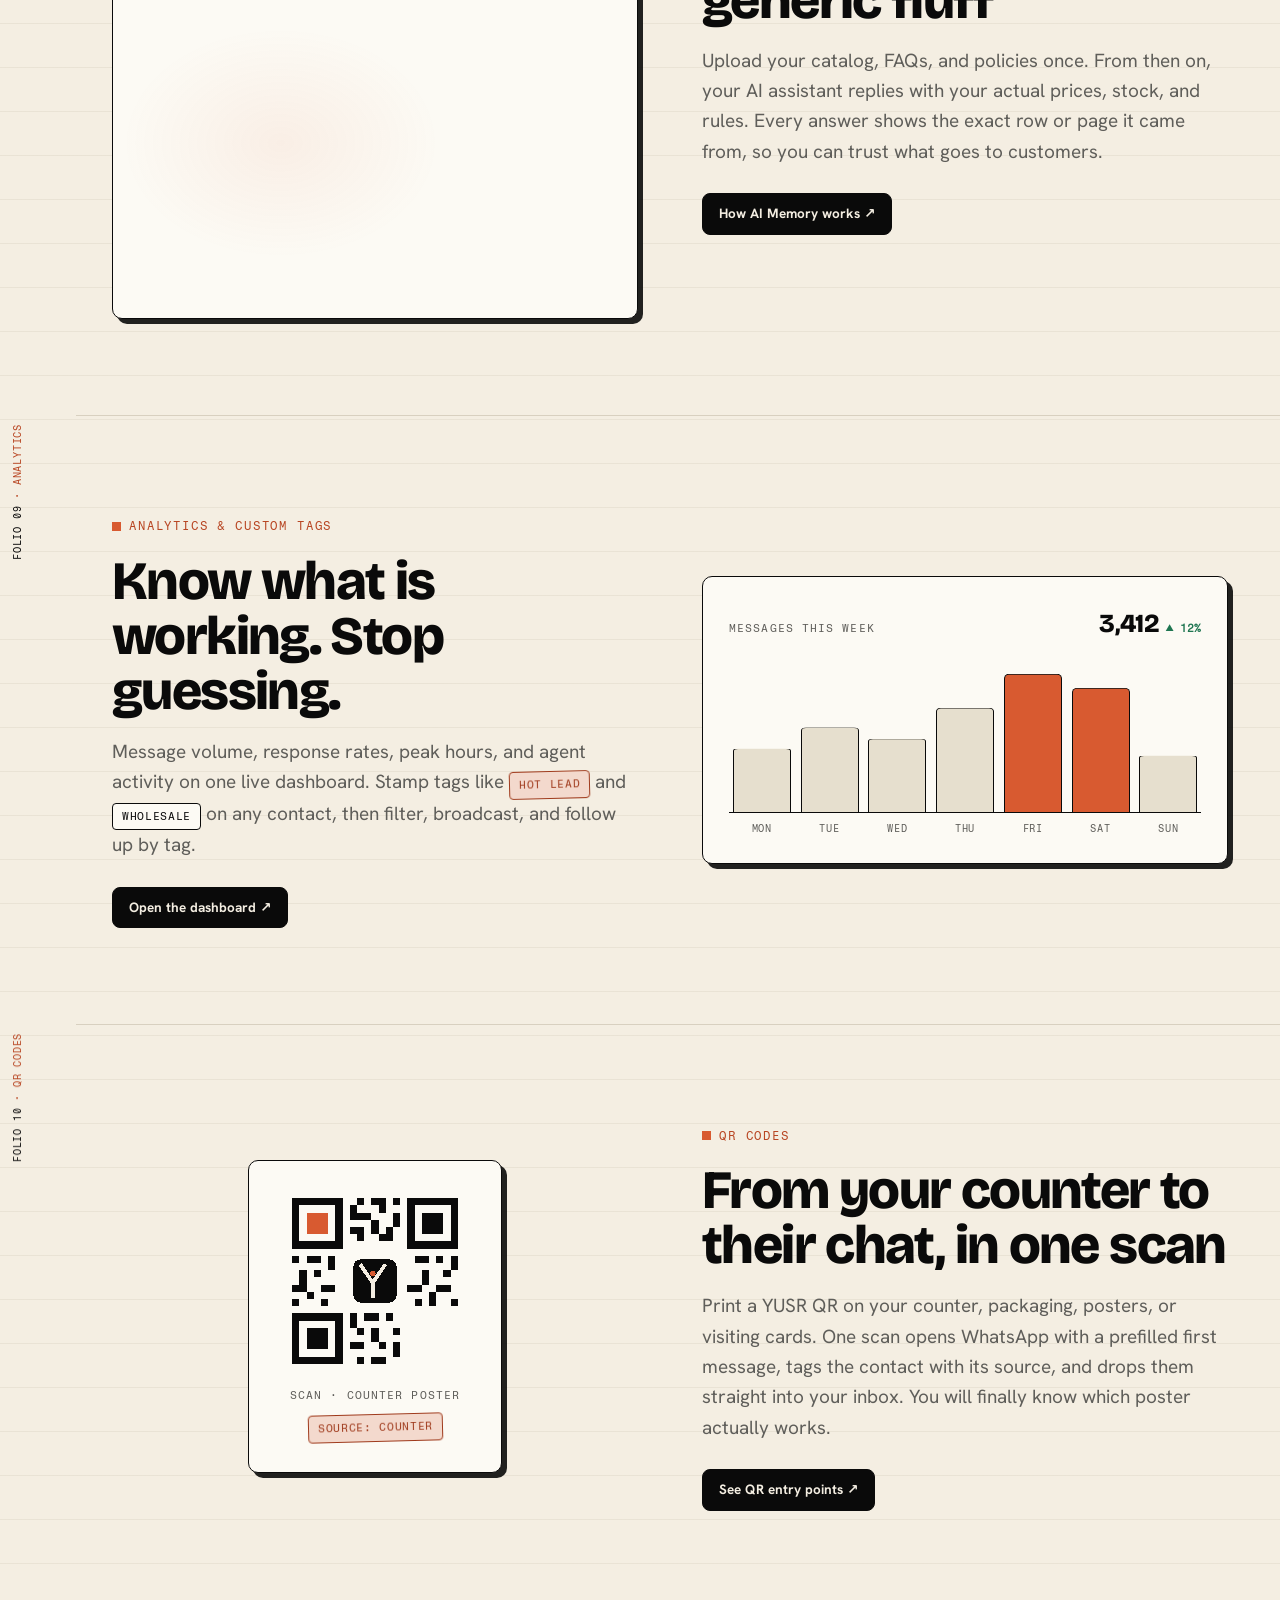
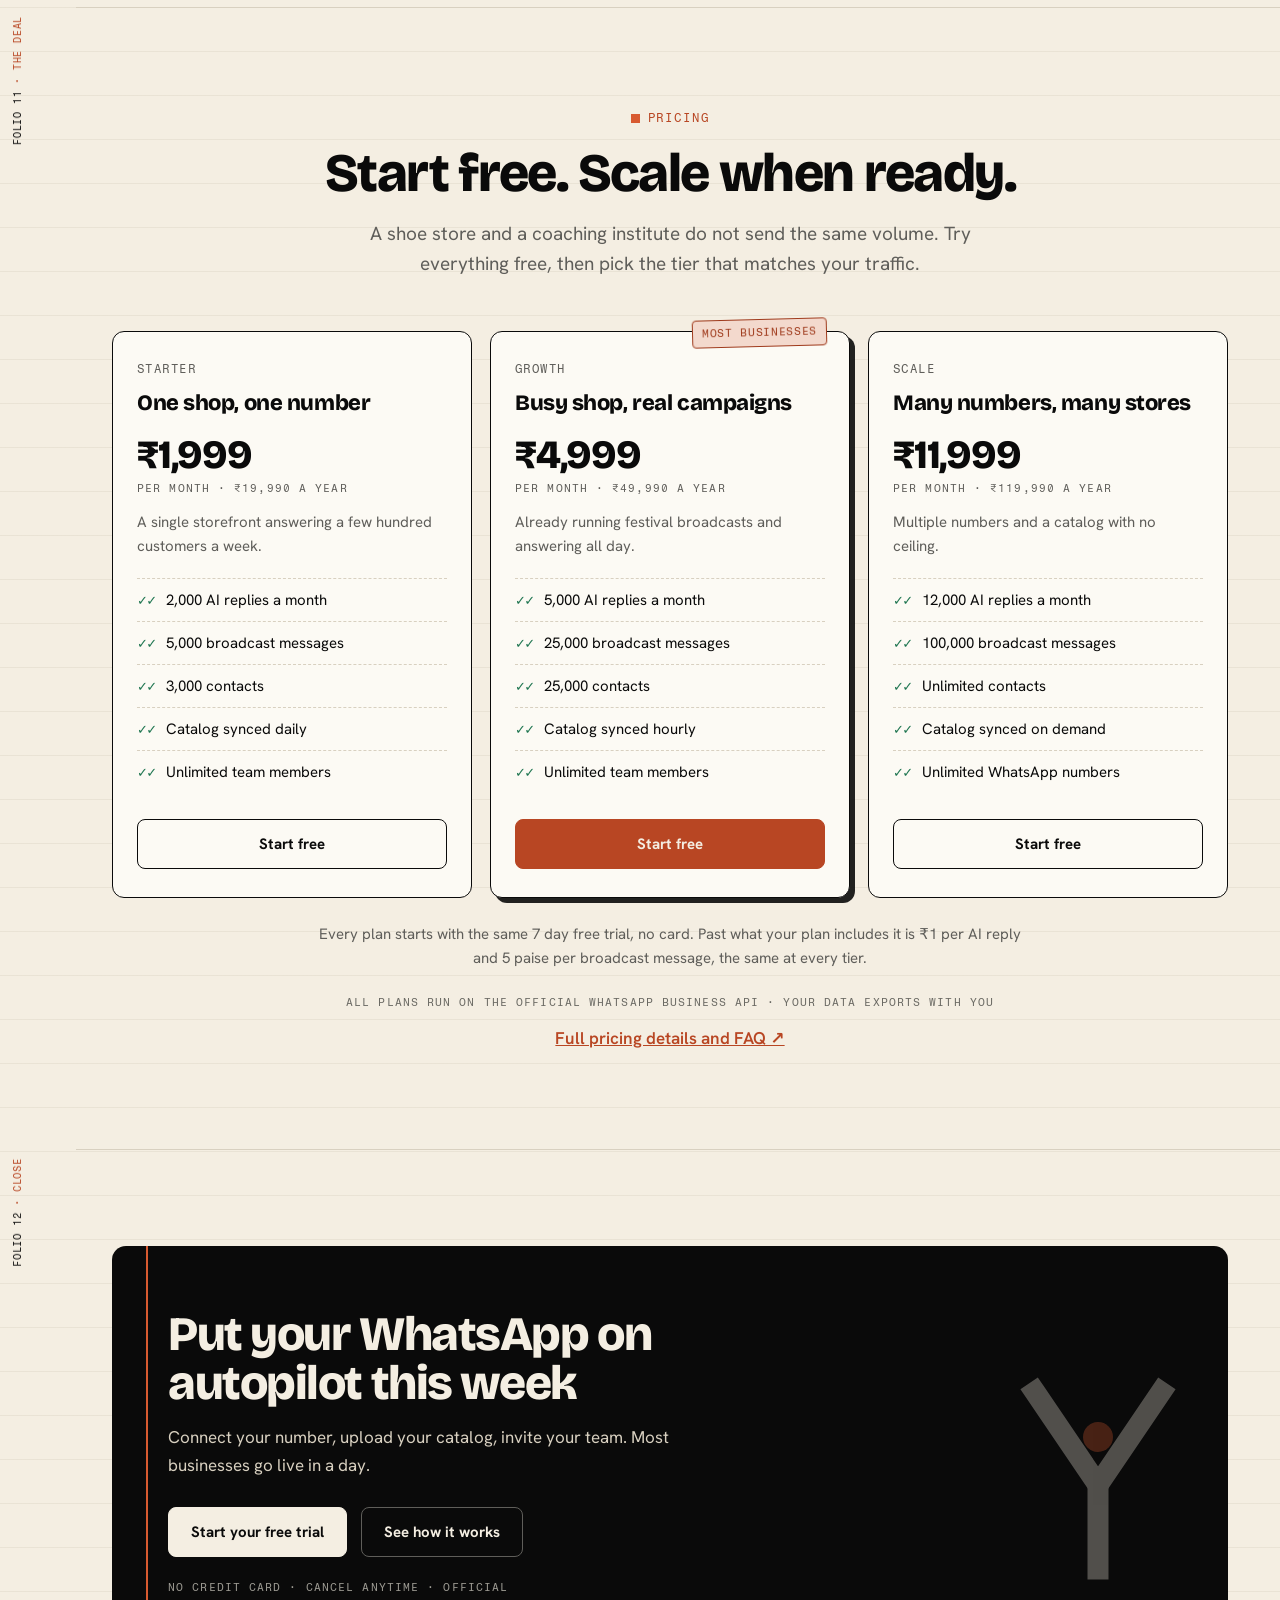
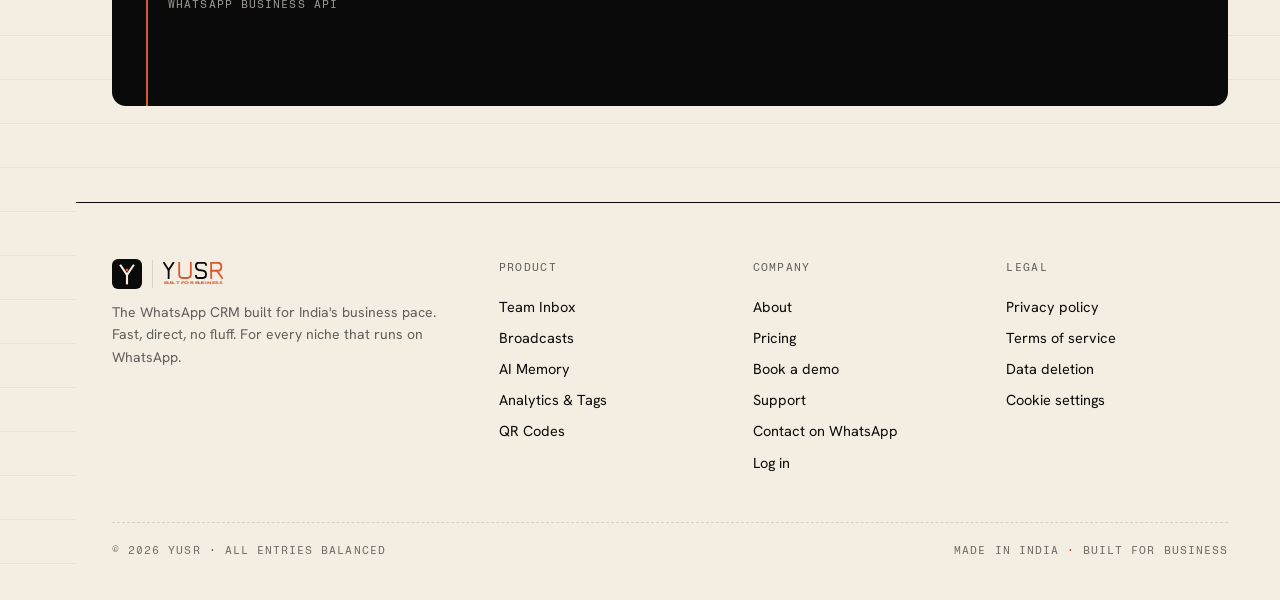
==== commit 91ff1c3d: "Add a Support page, real pricing in structured data, and Meta's Oct 2026 service fee Support page ad" ====
--- a/index.html
+++ b/index.html
@@ -108,12 +108,72 @@
           "QR entry points"
         ],
         "offers": {
-          "@type": "Offer",
-          "price": "0",
+          "@type": "AggregateOffer",
           "priceCurrency": "INR",
-          "name": "Free trial, 7 days",
-          "description": "The full product free for 7 days, no card required. Paid plans are quoted to your volume and team.",
-          "url": "https://yusr.co.in/pricing"
+          "lowPrice": "1999",
+          "highPrice": "11999",
+          "offerCount": 3,
+          "url": "https://yusr.co.in/pricing",
+          "description": "Three plans, billed monthly or yearly. Free for 7 days, no card required. Yearly billing costs ten months instead of twelve.",
+          "offers": [
+            {
+              "@type": "Offer",
+              "name": "Starter",
+              "price": "1999",
+              "priceCurrency": "INR",
+              "url": "https://yusr.co.in/pricing",
+              "availability": "https://schema.org/InStock",
+              "description": "2,000 AI replies a month.",
+              "priceSpecification": {
+                "@type": "UnitPriceSpecification",
+                "price": "1999",
+                "priceCurrency": "INR",
+                "referenceQuantity": {
+                  "@type": "QuantitativeValue",
+                  "value": 1,
+                  "unitCode": "MON"
+                }
+              }
+            },
+            {
+              "@type": "Offer",
+              "name": "Growth",
+              "price": "4999",
+              "priceCurrency": "INR",
+              "url": "https://yusr.co.in/pricing",
+              "availability": "https://schema.org/InStock",
+              "description": "5,000 AI replies a month.",
+              "priceSpecification": {
+                "@type": "UnitPriceSpecification",
+                "price": "4999",
+                "priceCurrency": "INR",
+                "referenceQuantity": {
+                  "@type": "QuantitativeValue",
+                  "value": 1,
+                  "unitCode": "MON"
+                }
+              }
+            },
+            {
+              "@type": "Offer",
+              "name": "Scale",
+              "price": "11999",
+              "priceCurrency": "INR",
+              "url": "https://yusr.co.in/pricing",
+              "availability": "https://schema.org/InStock",
+              "description": "12,000 AI replies a month.",
+              "priceSpecification": {
+                "@type": "UnitPriceSpecification",
+                "price": "11999",
+                "priceCurrency": "INR",
+                "referenceQuantity": {
+                  "@type": "QuantitativeValue",
+                  "value": 1,
+                  "unitCode": "MON"
+                }
+              }
+            }
+          ]
         }
       }
     ]
@@ -1216,6 +1276,7 @@
         <a href="/about">About</a>
         <a href="/pricing">Pricing</a>
         <a href="/book-demo">Book a demo</a>
+        <a href="/support">Support</a>
         <a href="https://wa.me/919286046420?text=Hi%2C%20I%20want%20to%20know%20about%20your%20service" target="_blank" rel="noopener" data-cta="footer-whatsapp">Contact on WhatsApp</a>
         <a href="https://app.yusr.co.in" data-cta="footer-login">Log in</a>
       </div>
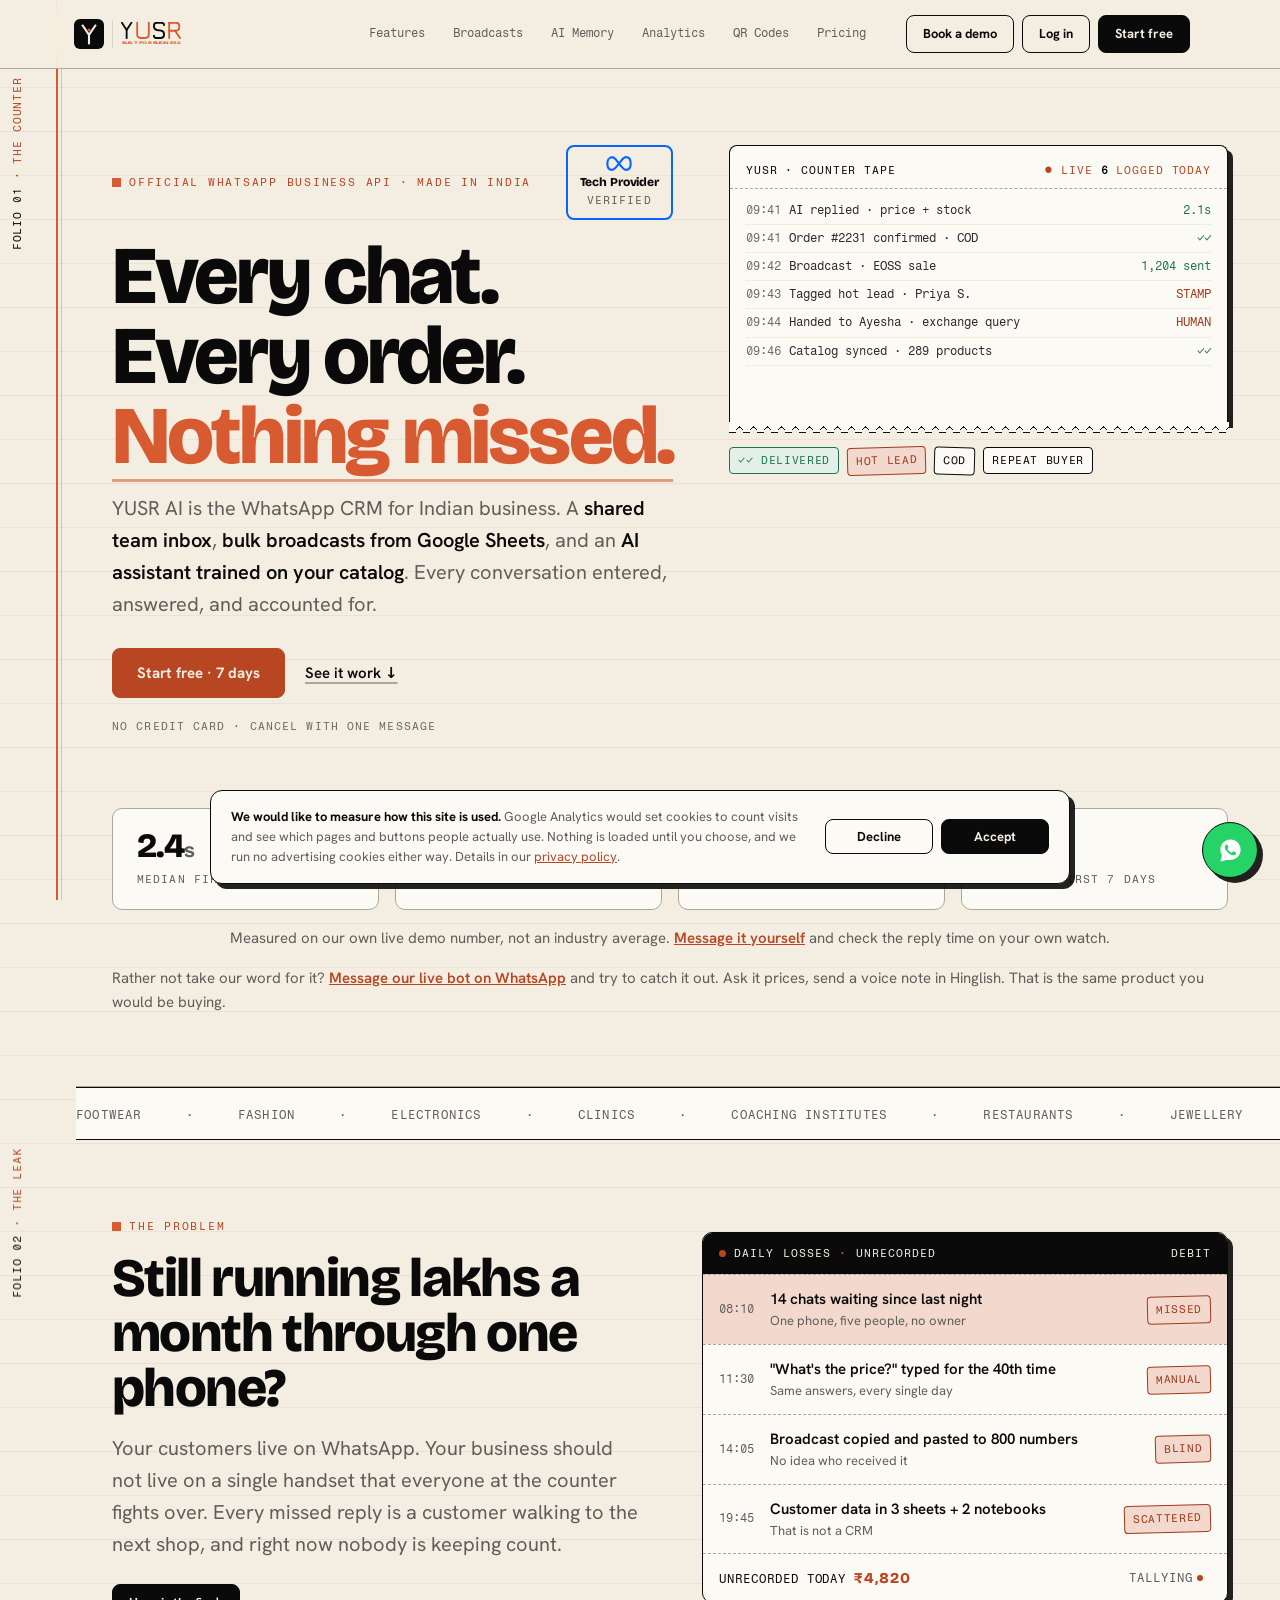
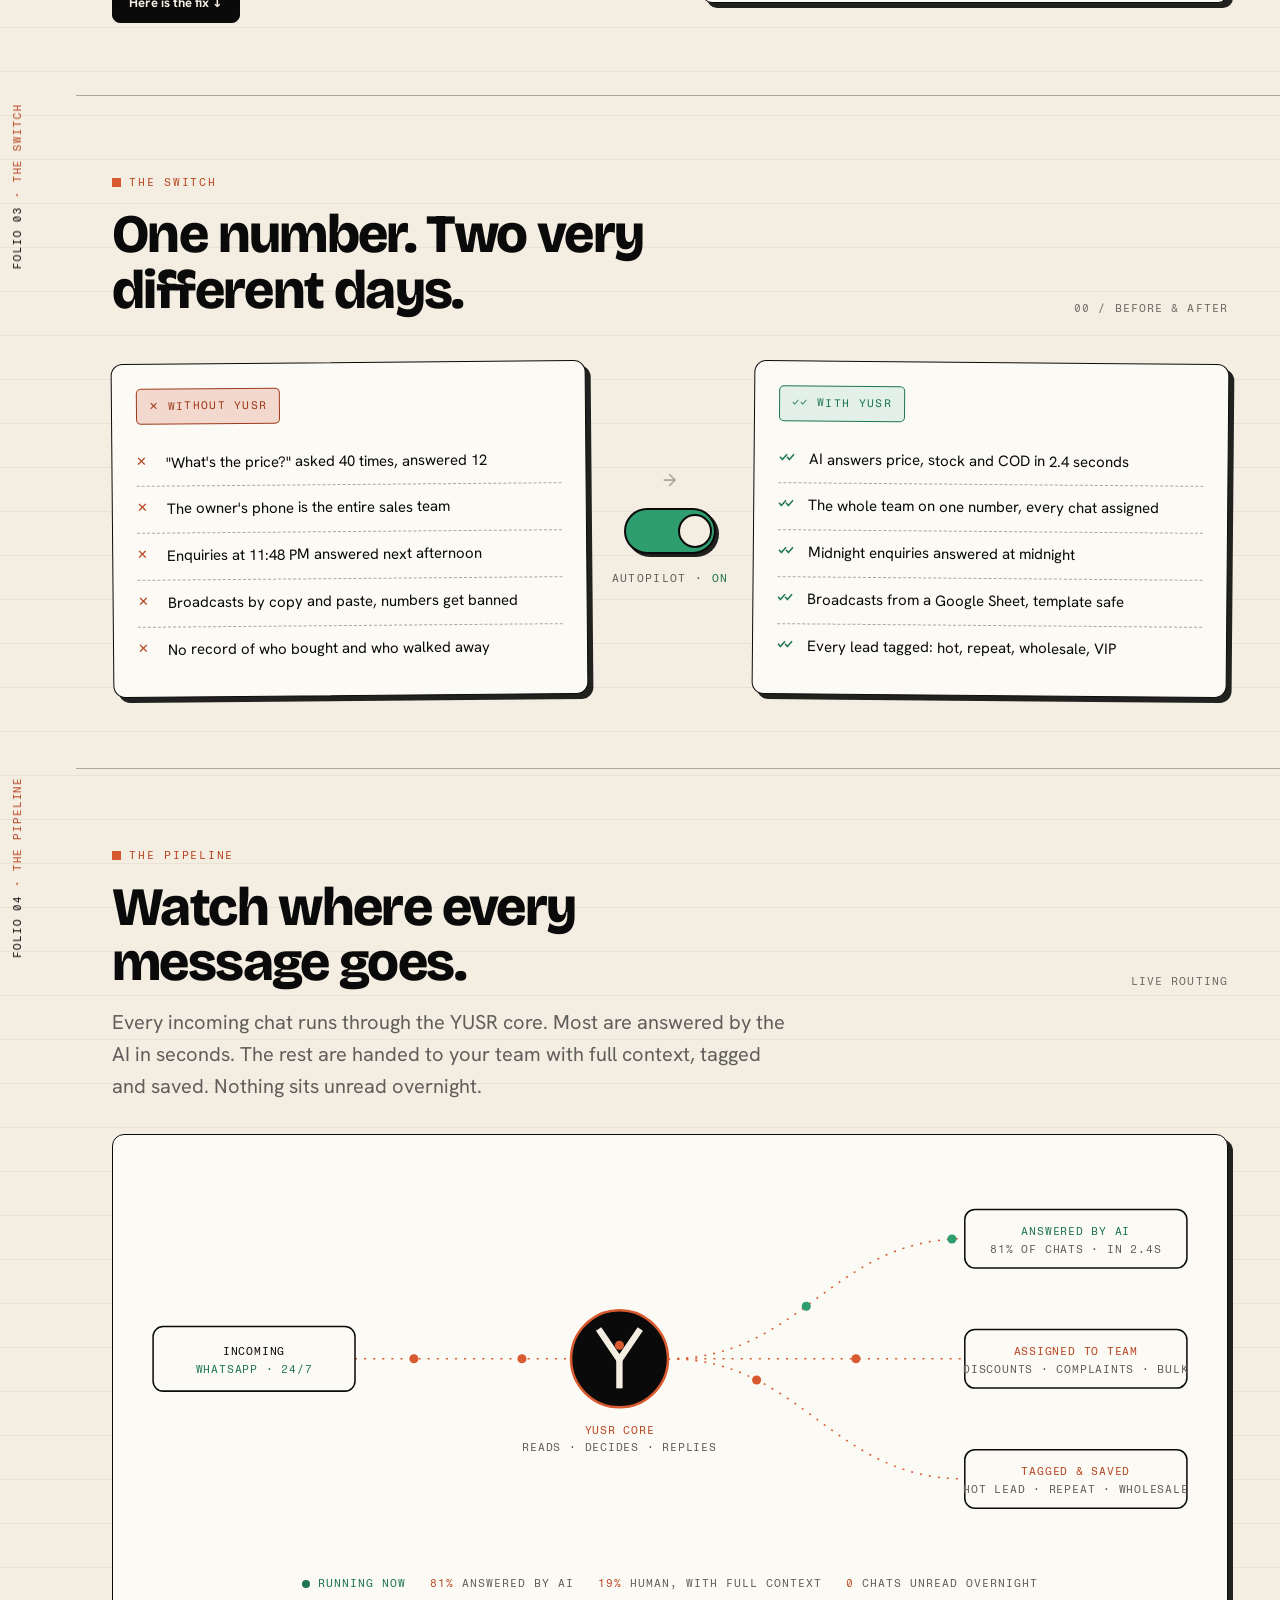
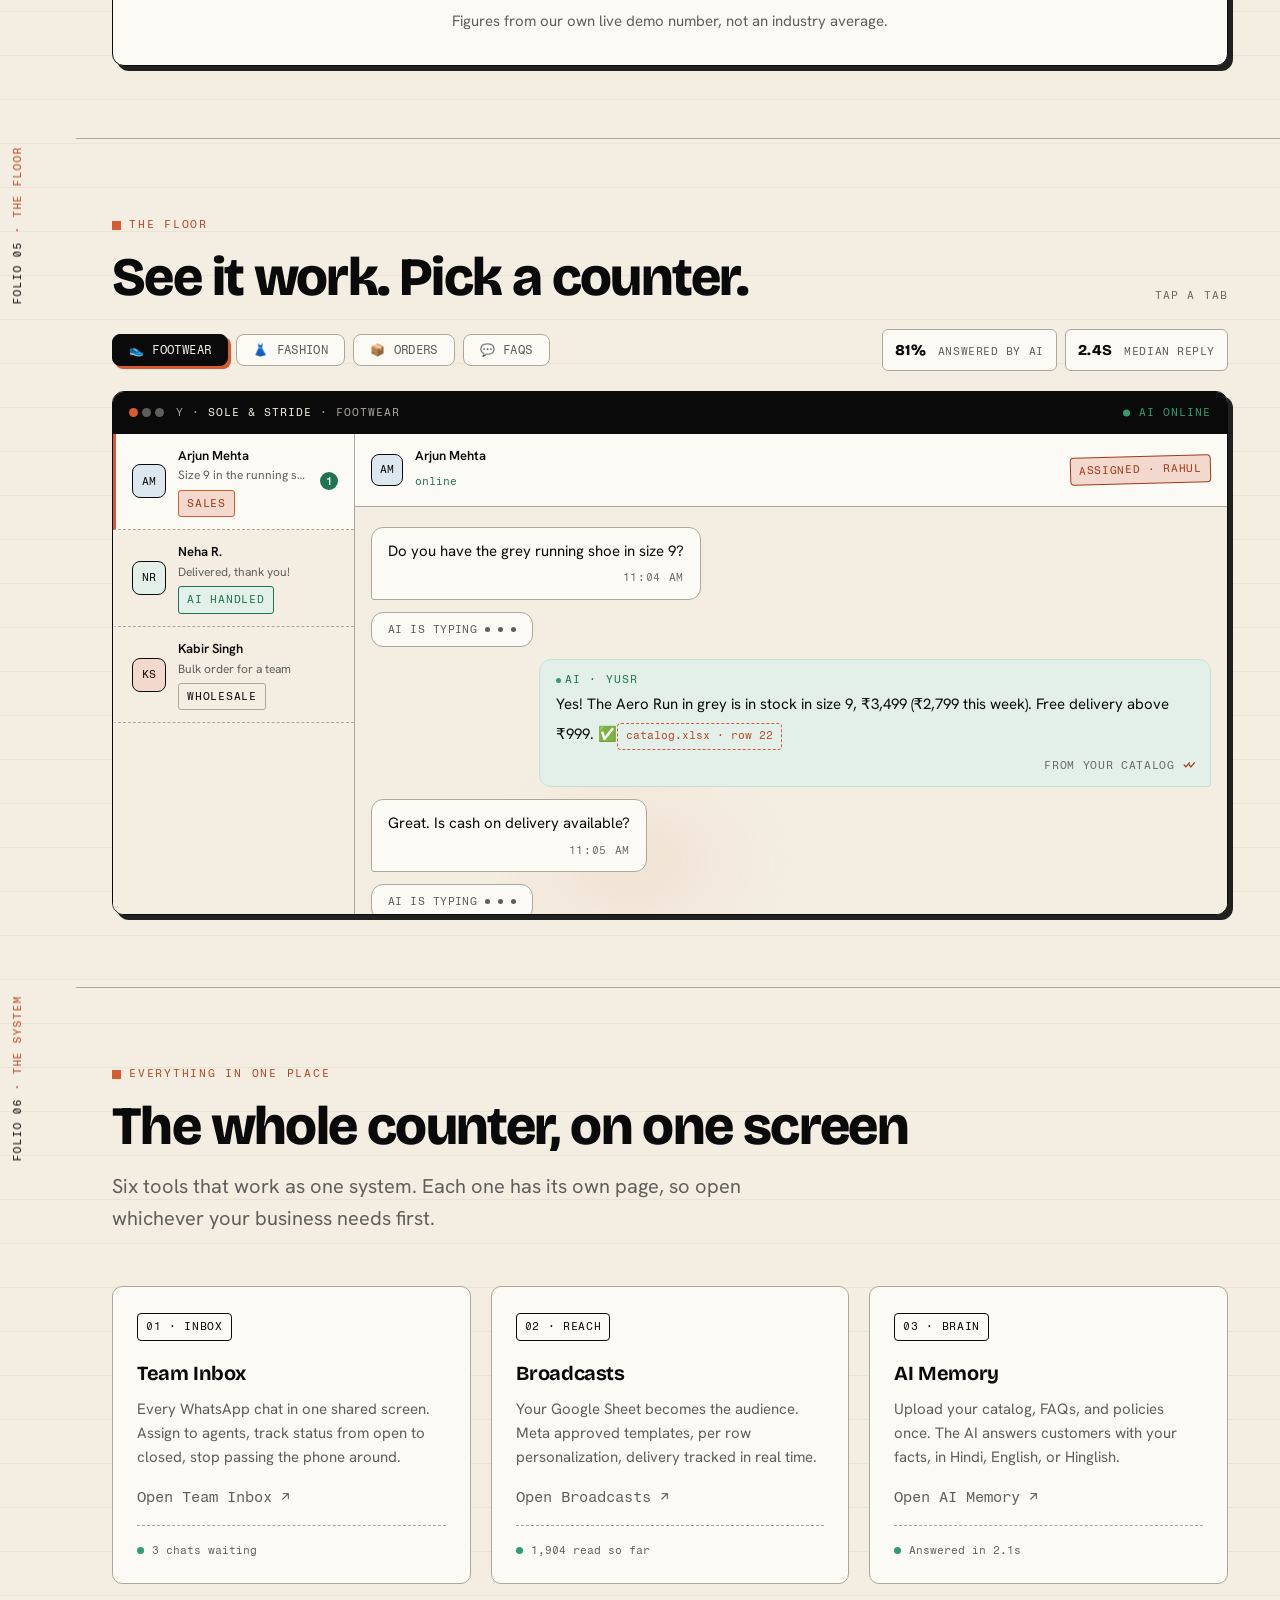
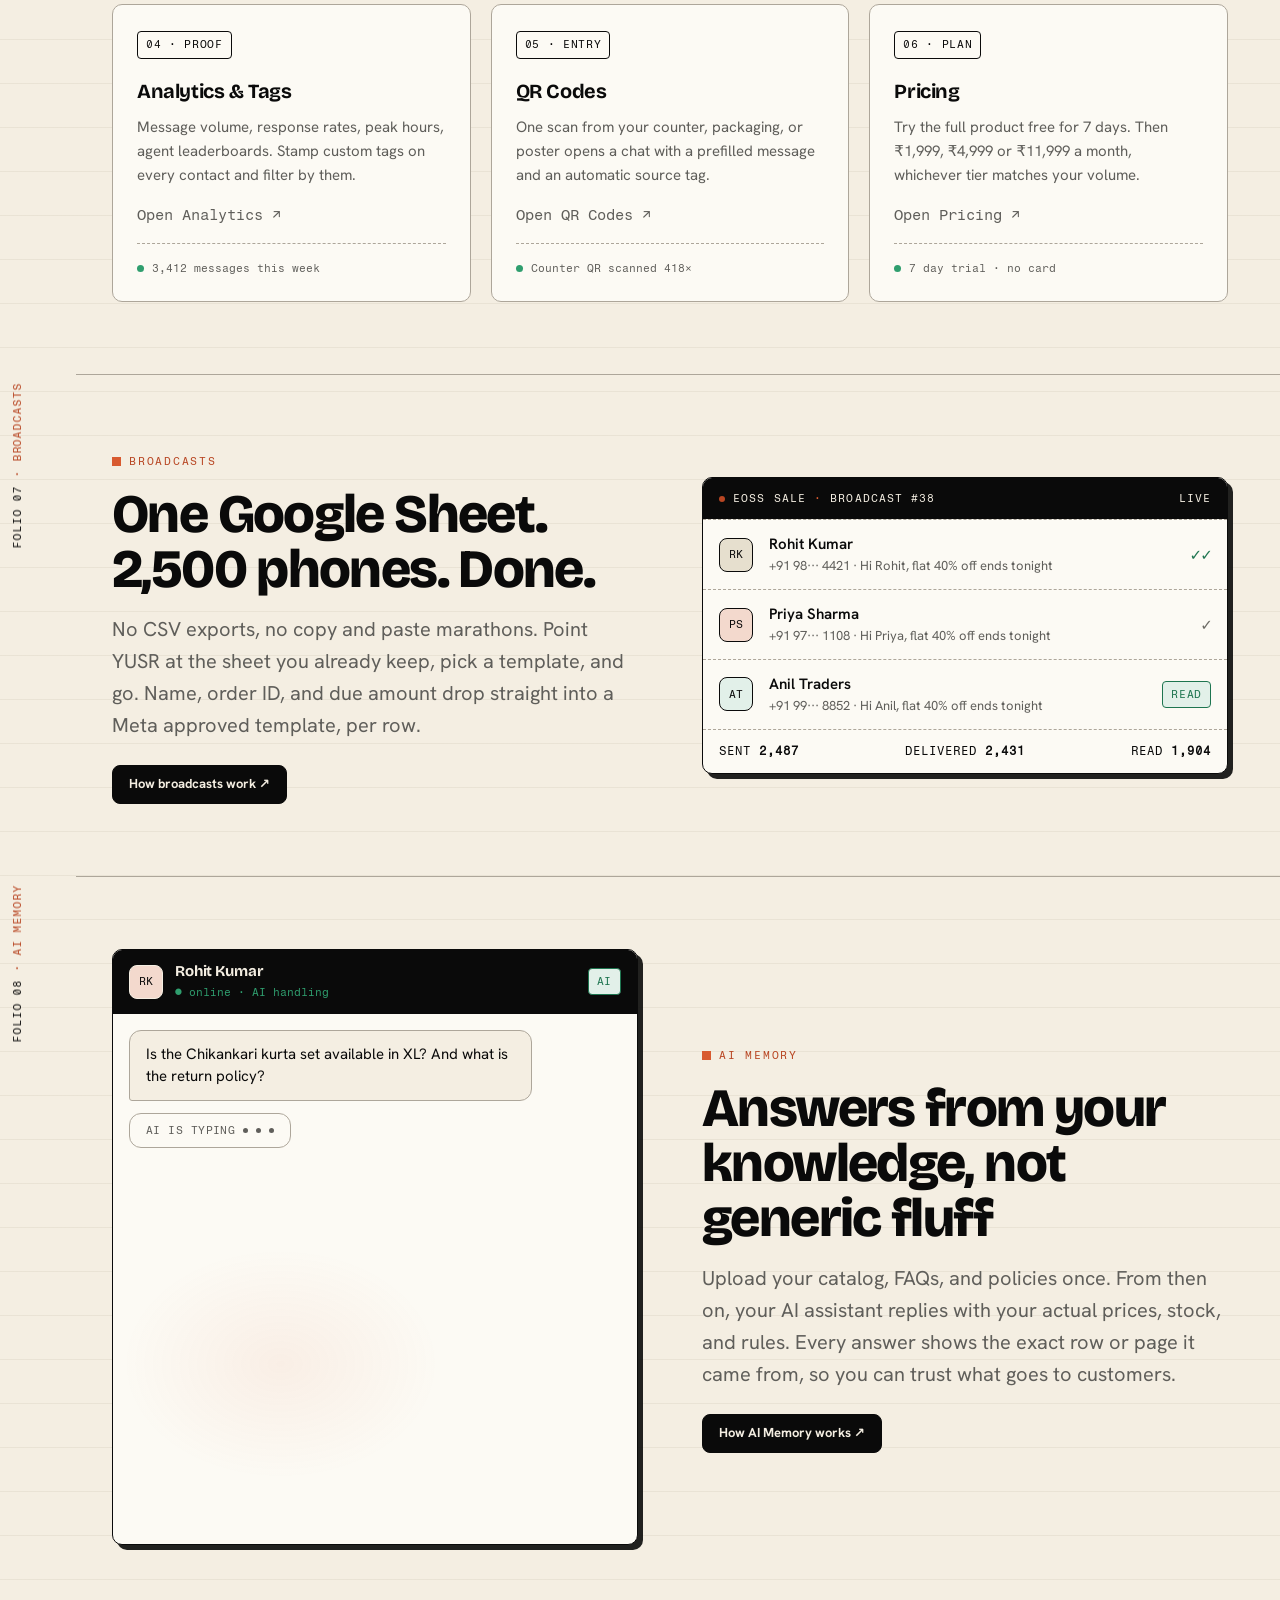
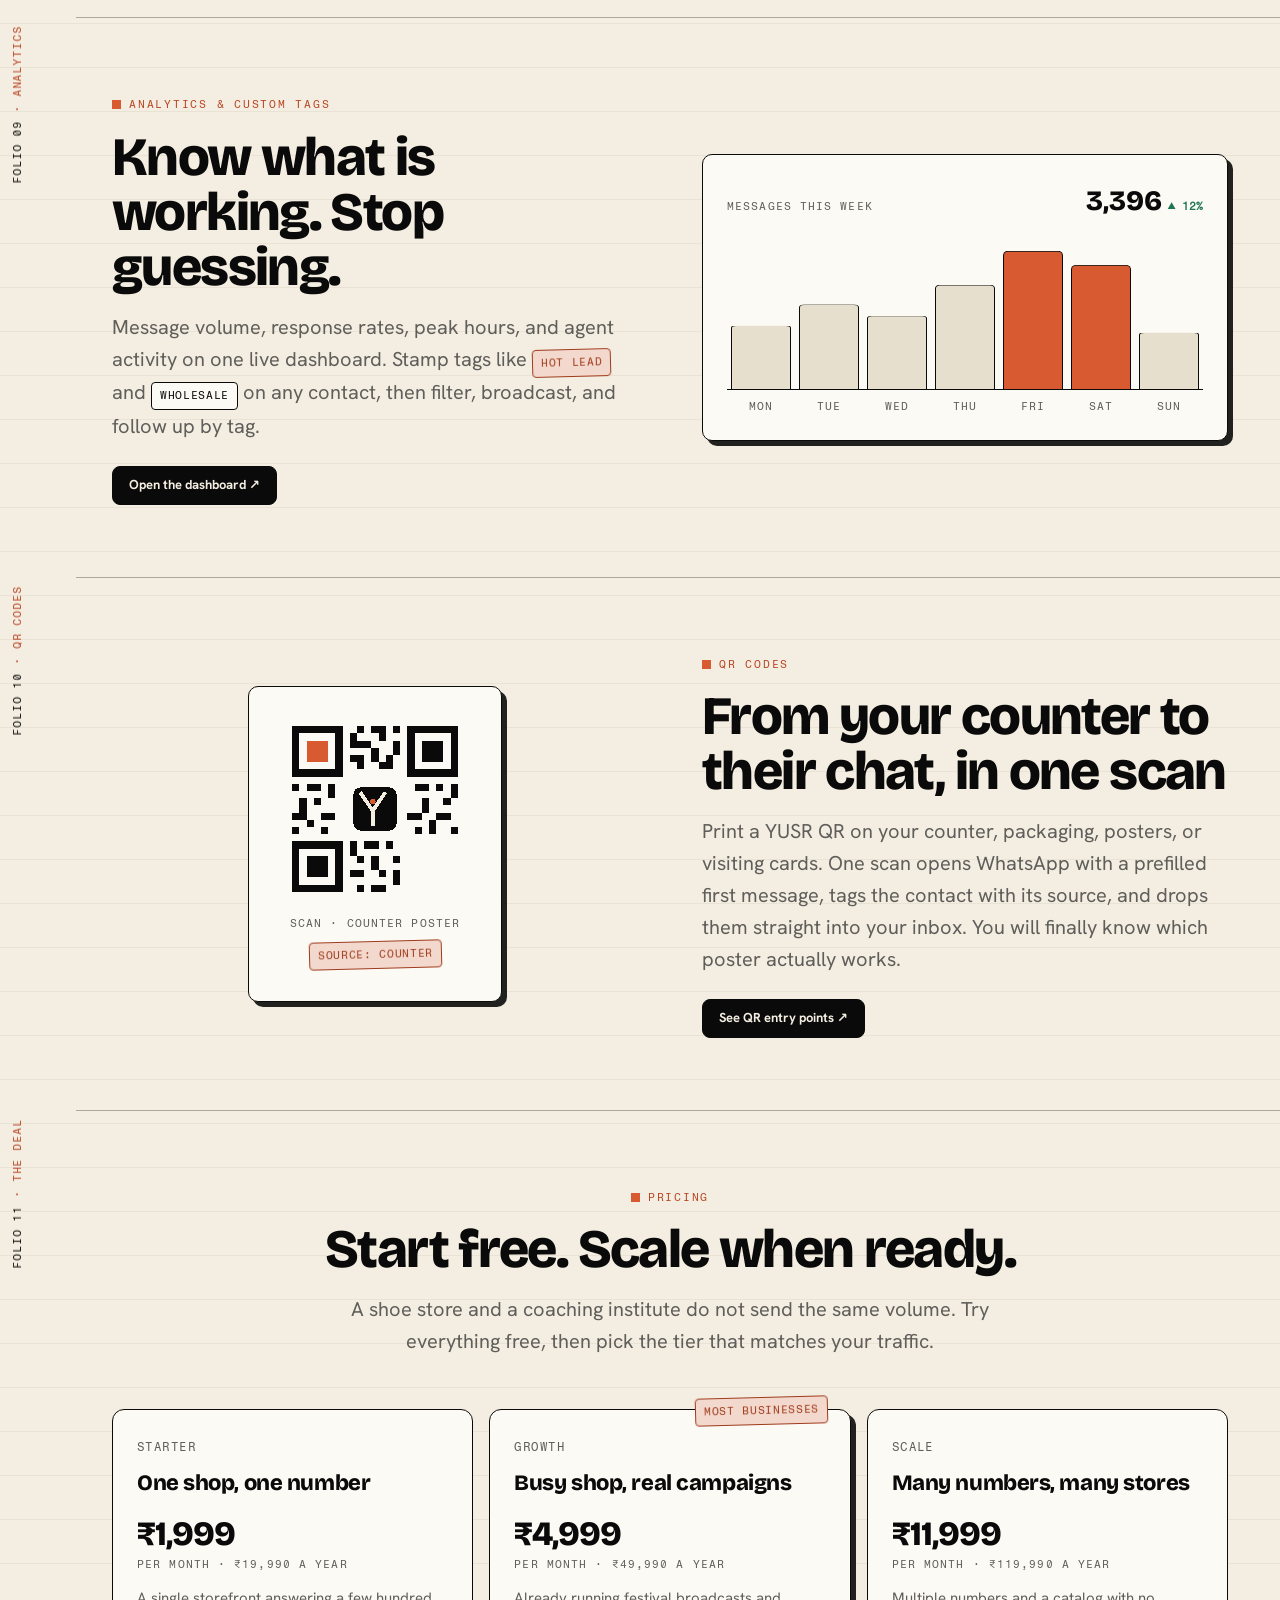
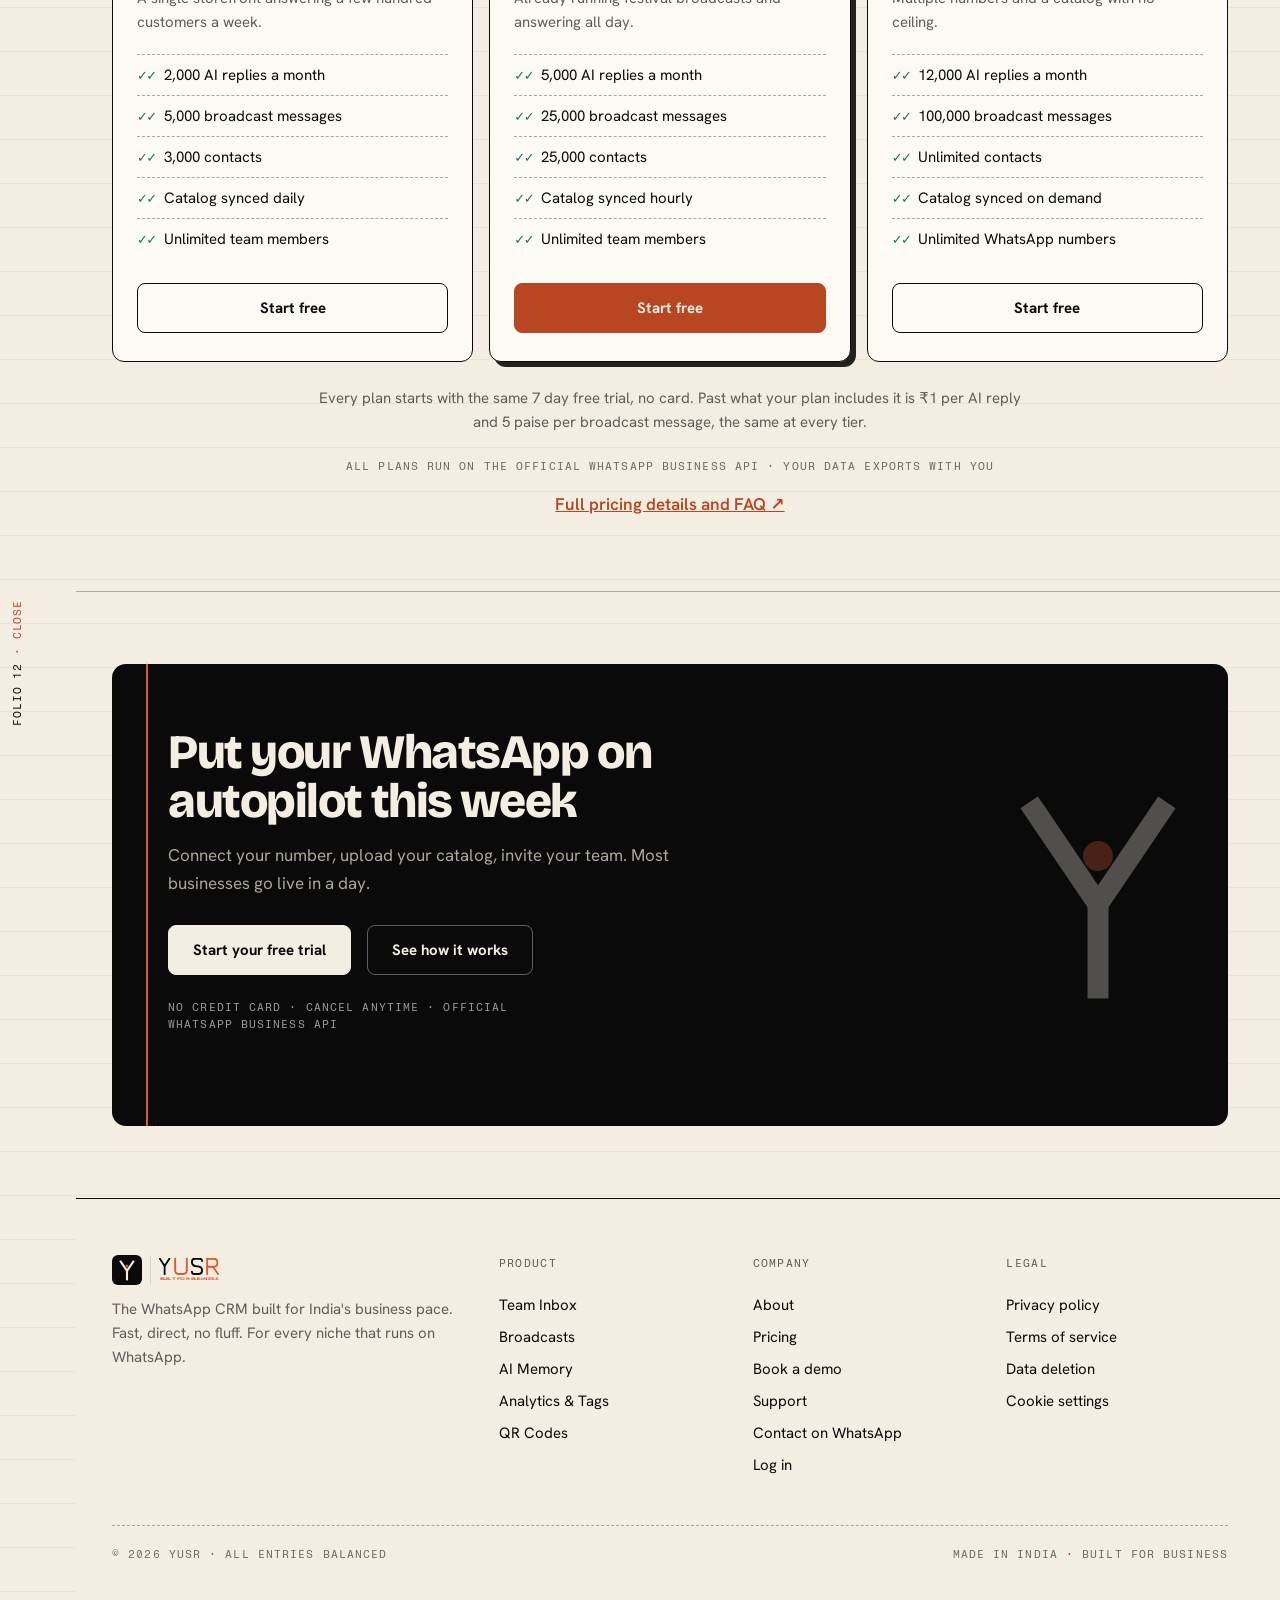
==== commit 8a55954c: "Design system pass: one type scale, one spacing unit, faster motion Audited the site against Apple's" ====
--- a/index.html
+++ b/index.html
@@ -196,41 +196,41 @@
     .adds-folio { font-family:var(--font-mono); font-size:11px; letter-spacing:0.1em; text-transform:uppercase; color:var(--stone-2); white-space:nowrap; }
 
     /* ── THE SWITCH (before / after) ─────────────────────── */
-    .switch-grid { display:grid; grid-template-columns:1fr auto 1fr; gap:26px; align-items:stretch; margin-top:44px; }
-    .switch-card { background:var(--paper); border:1.5px solid var(--ink); border-radius:12px; padding:24px 26px 26px; position:relative; box-shadow:var(--stamp); transition:opacity .4s ease, box-shadow .3s ease; }
+    .switch-grid { display:grid; grid-template-columns:1fr auto 1fr; gap:24px; align-items:stretch; margin-top:44px; }
+    .switch-card { background:var(--paper); border:1.5px solid var(--ink); border-radius:12px; padding:24px 24px 24px; position:relative; box-shadow:var(--stamp); transition:opacity .4s ease, box-shadow .3s ease; }
     .switch-card.bad { transform:rotate(-0.5deg); }
     .switch-card.good { transform:rotate(0.5deg); }
-    .switch-card .tag { display:inline-flex; align-items:center; gap:8px; font-family:var(--font-mono); font-size:11px; letter-spacing:0.12em; text-transform:uppercase; padding:6px 11px; border-radius:5px; border:1.5px solid; margin-bottom:16px; }
+    .switch-card .tag { display:inline-flex; align-items:center; gap:8px; font-family:var(--font-mono); font-size: 11px; letter-spacing:0.12em; text-transform:uppercase; padding:8px 12px; border-radius:5px; border:1.5px solid; margin-bottom:16px; }
     .switch-card.bad .tag { color:var(--orange-ink); border-color:var(--orange-ink); background:var(--orange-soft); }
     .switch-card.good .tag { color:var(--green-ink); border-color:var(--green-ink); background:var(--green-soft); }
     .switch-list { list-style:none; display:grid; gap:0; }
-    .switch-list li { display:grid; grid-template-columns:22px 1fr; gap:10px; padding:12px 0; border-top:1px dashed var(--bone-2); font-size:15px; align-items:start; line-height:1.45; }
+    .switch-list li { display:grid; grid-template-columns:22px 1fr; gap:8px; padding:12px 0; border-top:1px dashed var(--bone-2); font-size: 15px; align-items:start; line-height:1.45; }
     .switch-list li:first-child { border-top:none; }
     .switch-card .mk { font-family:var(--font-mono); flex:none; font-size:13px; letter-spacing:-0.08em; }
     .switch-card.bad .mk { color:var(--orange-deep); }
     .switch-card.good .mk { color:var(--green-ink); font-weight:700; }
 
-    .switch-mid { display:flex; flex-direction:column; align-items:center; justify-content:center; gap:14px; min-width:118px; }
+    .switch-mid { display:flex; flex-direction:column; align-items:center; justify-content:center; gap:16px; min-width:118px; }
     .switch-arrow { font-family:var(--font-mono); color:var(--bone-2); font-size:22px; line-height:1; }
     .toggle { width:92px; height:46px; border-radius:999px; border:2px solid var(--ink); background:var(--green); position:relative; box-shadow:var(--stamp-sm); cursor:pointer; padding:0; transition:background .35s ease; }
     .toggle .knob { position:absolute; top:4px; left:52px; width:34px; height:34px; border-radius:50%; background:var(--sand); border:2px solid var(--ink); transition:left .45s cubic-bezier(.2,.8,.2,1); }
     .toggle.off { background:var(--bone); }
     .toggle.off .knob { left:4px; }
-    .mid-lbl { font-family:var(--font-mono); font-size:10.5px; letter-spacing:0.12em; text-transform:uppercase; color:var(--stone); text-align:center; }
+    .mid-lbl { font-family:var(--font-mono); font-size: 11px; letter-spacing:0.12em; text-transform:uppercase; color:var(--stone); text-align:center; }
     .mid-lbl b { color:var(--green-ink); font-weight:400; }
     .switch-block.off .switch-card.good { opacity:.4; box-shadow:none; }
     .switch-block.off .switch-card.bad { box-shadow:6px 6px 0 var(--orange-deep); }
     .switch-block.off .mid-lbl b { color:var(--stone-2); }
 
     /* ── THE PIPELINE ────────────────────────────────────── */
-    .pipe-frame { margin-top:34px; background:var(--paper); border:1.5px solid var(--ink); border-radius:12px; box-shadow:var(--stamp); padding:clamp(16px,3vw,34px); }
+    .pipe-frame { margin-top:32px; background:var(--paper); border:1.5px solid var(--ink); border-radius:12px; box-shadow:var(--stamp); padding:clamp(16px,3vw,32px); }
     .pipe { width:100%; height:auto; display:block; }
     .pipe .lane { fill:none; stroke:var(--bone-2); stroke-width:1.5; }
     .pipe .lane.hot { stroke:var(--orange); stroke-dasharray:2 7; animation:laneflow 1.4s linear infinite; }
     @keyframes laneflow { to { stroke-dashoffset:-9; } }
     .pipe .node { fill:var(--paper); stroke:var(--ink); stroke-width:1.5; }
     .pipe .node.core { fill:var(--ink); stroke:var(--orange); stroke-width:2.5; }
-    .pipe text { font-family:var(--font-mono); fill:var(--stone); font-size:10px; letter-spacing:0.07em; text-transform:uppercase; }
+    .pipe text { font-family:var(--font-mono); fill:var(--stone); font-size: 11px; letter-spacing:0.07em; text-transform:uppercase; }
     .pipe text.hd { fill:var(--ink); }
     .pipe text.or { fill:var(--orange-deep); }
     .pipe text.gr { fill:var(--green-ink); }
@@ -238,70 +238,70 @@
     .pipe .dot.g { fill:var(--green); }
     .pipe .ring { fill:none; stroke:var(--orange); stroke-width:1.5; opacity:.5; transform-box:fill-box; transform-origin:center; animation:ringpulse 2.4s ease-out infinite; }
     @keyframes ringpulse { from { transform:scale(.55); opacity:.7; } to { transform:scale(1.75); opacity:0; } }
-    .pipe-hud { display:flex; flex-wrap:wrap; gap:10px 26px; align-items:center; justify-content:center; margin-top:22px; font-family:var(--font-mono); font-size:11px; letter-spacing:0.09em; text-transform:uppercase; color:var(--stone); }
+    .pipe-hud { display:flex; flex-wrap:wrap; gap:8px 24px; align-items:center; justify-content:center; margin-top:24px; font-family:var(--font-mono); font-size: 11px; letter-spacing:0.09em; text-transform:uppercase; color:var(--stone); }
     .pipe-hud .live { color:var(--green-ink); display:inline-flex; align-items:center; gap:8px; }
     .pipe-hud .live::before { content:""; width:8px; height:8px; border-radius:50%; background:var(--green-ink); animation:beat 1.8s infinite; }
     @keyframes beat { 0%,100%{opacity:1} 50%{opacity:.3} }
     .pipe-hud b { color:var(--orange-deep); font-weight:400; }
 
     /* ── THE FLOOR (interactive inbox) ───────────────────── */
-    .floor-top { display:flex; align-items:center; justify-content:space-between; gap:16px; flex-wrap:wrap; margin:26px 0 20px; }
-    .floor-tabs { display:flex; gap:9px; flex-wrap:wrap; }
-    .floor-tab { display:inline-flex; align-items:center; gap:8px; font-family:var(--font-mono); font-size:12.5px; letter-spacing:0.03em; text-transform:uppercase; color:var(--stone); background:var(--paper); border:1.5px solid var(--bone-2); border-radius:8px; padding:9px 15px; cursor:pointer; transition:transform .13s ease, box-shadow .13s ease, background .13s, color .13s, border-color .13s; }
+    .floor-top { display:flex; align-items:center; justify-content:space-between; gap:16px; flex-wrap:wrap; margin:24px 0 20px; }
+    .floor-tabs { display:flex; gap:8px; flex-wrap:wrap; }
+    .floor-tab { display:inline-flex; align-items:center; gap:8px; font-family:var(--font-mono); font-size: 12px; letter-spacing:0.03em; text-transform:uppercase; color:var(--stone); background:var(--paper); border:1.5px solid var(--bone-2); border-radius:8px; padding:8px 16px; cursor:pointer; transition:transform .13s ease, box-shadow .13s ease, background .13s, color .13s, border-color .13s; }
     .floor-tab:hover { color:var(--ink); border-color:var(--ink); transform:translate(-1px,-1px); }
     .floor-tab.active { background:var(--ink); color:var(--sand); border-color:var(--ink); box-shadow:3px 3px 0 var(--orange); }
-    .floor-stats { display:flex; gap:10px; flex-wrap:wrap; }
-    .floor-stat { font-family:var(--font-mono); font-size:11px; letter-spacing:0.05em; text-transform:uppercase; color:var(--stone); border:1px solid var(--bone-2); background:var(--paper); border-radius:6px; padding:7px 11px; }
-    .floor-stat b { font-family:var(--font-display); font-size:14px; font-weight:800; color:var(--ink); margin-right:5px; }
+    .floor-stats { display:flex; gap:8px; flex-wrap:wrap; }
+    .floor-stat { font-family:var(--font-mono); font-size: 11px; letter-spacing:0.05em; text-transform:uppercase; color:var(--stone); border:1px solid var(--bone-2); background:var(--paper); border-radius:6px; padding:8px 12px; }
+    .floor-stat b { font-family:var(--font-display); font-size: 15px; font-weight:800; color:var(--ink); margin-right:4px; }
 
     .floor-window { background:var(--paper); border:1.5px solid var(--ink); border-radius:12px; box-shadow:var(--stamp); overflow:hidden; }
-    .floor-bar { display:flex; align-items:center; gap:12px; padding:11px 16px; background:var(--ink); color:var(--sand); font-family:var(--font-mono); font-size:11px; letter-spacing:0.09em; text-transform:uppercase; }
-    .floor-bar .dots { display:inline-flex; gap:5px; }
+    .floor-bar { display:flex; align-items:center; gap:12px; padding:12px 16px; background:var(--ink); color:var(--sand); font-family:var(--font-mono); font-size: 11px; letter-spacing:0.09em; text-transform:uppercase; }
+    .floor-bar .dots { display:inline-flex; gap:4px; }
     .floor-bar .dots i { width:9px; height:9px; border-radius:50%; background:var(--stone); }
     .floor-bar .dots i.o { background:var(--orange); }
     .floor-bar .ctx { color:var(--bone-2); }
     .floor-bar .ctx b { color:var(--sand); font-weight:400; }
-    .floor-bar .rt { margin-left:auto; color:var(--green); display:inline-flex; align-items:center; gap:6px; position:relative; padding-left:14px; }
+    .floor-bar .rt { margin-left:auto; color:var(--green); display:inline-flex; align-items:center; gap:8px; position:relative; padding-left:16px; }
     .floor-bar .rt::before { content:""; position:absolute; left:0; top:50%; transform:translateY(-50%); width:7px; height:7px; border-radius:50%; background:var(--green); animation:beat 1.8s infinite; }
     .tick { transition:color .3s ease; }
     .tick.tick-sent, .tick.tick-delivered { color:var(--stone-2); }
     .tick.tick-read { color:var(--orange-ink); }
     .floor-body { display:grid; grid-template-columns:242px 1fr; height:480px; }
     .floor-side { border-right:1px solid var(--bone-2); background:var(--sand); }
-    .floor-conv { display:flex; gap:11px; align-items:center; padding:13px 14px; border-bottom:1px dashed var(--bone-2); border-left:3px solid transparent;
+    .floor-conv { display:flex; gap:12px; align-items:center; padding:12px 16px; border-bottom:1px dashed var(--bone-2); border-left:3px solid transparent;
       cursor:pointer; background:none; width:100%; text-align:left; font:inherit; color:inherit; transition:background .15s ease, border-color .15s ease; }
     .floor-conv:hover:not(.on) { background:rgba(216,90,48,0.06); }
     .floor-conv.on { background:var(--paper); border-left-color:var(--orange); }
     .floor-conv .av { width:34px; height:34px; border-radius:8px; border:1.5px solid var(--ink); display:grid; place-items:center; font-family:var(--font-mono); font-size:11px; color:var(--ink); flex:none; }
     .floor-conv .cm { min-width:0; flex:1; }
-    .floor-conv .cm b { display:block; font-size:13.5px; font-weight:600; font-family:var(--font-body); }
+    .floor-conv .cm b { display:block; font-size: 13px; font-weight:600; font-family:var(--font-body); }
     .floor-conv .cm span.pv { display:block; font-size:12px; color:var(--stone); white-space:nowrap; overflow:hidden; text-overflow:ellipsis; }
-    .floor-conv .ct { font-family:var(--font-mono); font-size:8.5px; letter-spacing:0.07em; text-transform:uppercase; padding:2px 6px; border-radius:3px; margin-top:4px; display:inline-block; border:1px solid; }
+    .floor-conv .ct { font-family:var(--font-mono); font-size: 11px; letter-spacing:0.07em; text-transform:uppercase; padding:4px 8px; border-radius:3px; margin-top:4px; display:inline-block; border:1px solid; }
     .ct.sales { color:var(--orange-ink); border-color:var(--orange); background:var(--orange-soft); }
     .ct.ai { color:var(--green-ink); border-color:var(--green-ink); background:var(--green-soft); }
     .ct.b2b { color:var(--ink); border-color:var(--bone-2); background:var(--sand); }
     .ct.sup { color:#2A6FA8; border-color:#9CC4E0; background:#E7F0F8; }
-    .floor-conv .un { flex:none; min-width:18px; height:18px; padding:0 5px; border-radius:999px; background:var(--green-ink); color:#fff; font-size:11px; font-weight:700; display:grid; place-items:center; }
+    .floor-conv .un { flex:none; min-width:18px; height:18px; padding:0 4px; border-radius:999px; background:var(--green-ink); color:#fff; font-size: 11px; font-weight:700; display:grid; place-items:center; }
     .floor-thread { display:flex; flex-direction:column; background:var(--sand); }
     .thread-variant { display:none; flex-direction:column; flex:1; min-height:0; }
     .thread-variant.on { display:flex; }
     .thread-variant.on .floor-thread-head { animation:threadSwap .32s ease both; }
     .thread-variant.on .floor-msgs { animation:threadSwap .32s ease both; }
     @keyframes threadSwap { from { opacity:0; transform:translateY(5px); } to { opacity:1; transform:none; } }
-    .floor-thread-head { display:flex; align-items:center; gap:11px; padding:12px 16px; border-bottom:1px solid var(--bone-2); background:var(--paper); }
-    .floor-thread-head .nm b { display:block; font-size:13.5px; font-weight:600; }
-    .floor-thread-head .nm span { font-family:var(--font-mono); font-size:10.5px; color:var(--green-ink); }
+    .floor-thread-head { display:flex; align-items:center; gap:12px; padding:12px 16px; border-bottom:1px solid var(--bone-2); background:var(--paper); }
+    .floor-thread-head .nm b { display:block; font-size: 13px; font-weight:600; }
+    .floor-thread-head .nm span { font-family:var(--font-mono); font-size: 11px; color:var(--green-ink); }
     .floor-thread-head .av { width:32px; height:32px; border-radius:8px; border:1.5px solid var(--ink); display:grid; place-items:center; font-family:var(--font-mono); font-size:11px; flex:none; }
-    .floor-msgs { flex:1; display:flex; flex-direction:column; gap:11px; padding:20px 18px; min-height:0; overflow-y:auto; }
-    .fmsg { max-width:80%; padding:11px 14px; border-radius:12px; font-size:14px; line-height:1.5; border:1px solid var(--bone-2); }
+    .floor-msgs { flex:1; display:flex; flex-direction:column; gap:12px; padding:20px 16px; min-height:0; overflow-y:auto; }
+    .fmsg { max-width:80%; padding:12px 16px; border-radius:12px; font-size: 15px; line-height:1.5; border:1px solid var(--bone-2); }
     .fmsg.in { align-self:flex-start; background:var(--paper); border-bottom-left-radius:3px; }
     .fmsg.out { align-self:flex-end; background:var(--green-soft); border-color:#C4DFD2; border-bottom-right-radius:3px; }
-    .fmsg .who { display:block; font-family:var(--font-mono); font-size:9px; letter-spacing:0.1em; text-transform:uppercase; color:var(--green-ink); margin-bottom:5px; }
-    .fmsg .who::before { content:""; display:inline-block; width:5px; height:5px; border-radius:50%; background:var(--green); margin-right:5px; vertical-align:middle; }
-    .fmsg .src { display:inline-block; font-family:var(--font-mono); font-size:9.5px; color:var(--orange-deep); border:1px dashed var(--orange); border-radius:4px; padding:2px 6px; margin-top:8px; }
-    .fmsg .mt { display:flex; justify-content:flex-end; gap:6px; font-family:var(--font-mono); font-size:9.5px; color:var(--stone-2); text-transform:uppercase; letter-spacing:0.06em; margin-top:7px; }
-    .floor-input { display:flex; gap:9px; padding:12px 15px; border-top:1px solid var(--bone-2); background:var(--paper); }
-    .floor-input .fld { flex:1; border:1.5px solid var(--bone-2); border-radius:8px; padding:10px 14px; font-family:var(--font-mono); font-size:12px; color:var(--stone-2); background:var(--sand); }
+    .fmsg .who { display:block; font-family:var(--font-mono); font-size: 11px; letter-spacing:0.1em; text-transform:uppercase; color:var(--green-ink); margin-bottom:4px; }
+    .fmsg .who::before { content:""; display:inline-block; width:5px; height:5px; border-radius:50%; background:var(--green); margin-right:4px; vertical-align:middle; }
+    .fmsg .src { display:inline-block; font-family:var(--font-mono); font-size: 11px; color:var(--orange-deep); border:1px dashed var(--orange); border-radius:4px; padding:4px 8px; margin-top:8px; }
+    .fmsg .mt { display:flex; justify-content:flex-end; gap:8px; font-family:var(--font-mono); font-size: 11px; color:var(--stone-2); text-transform:uppercase; letter-spacing:0.06em; margin-top:8px; }
+    .floor-input { display:flex; gap:8px; padding:12px 16px; border-top:1px solid var(--bone-2); background:var(--paper); }
+    .floor-input .fld { flex:1; border:1.5px solid var(--bone-2); border-radius:8px; padding:8px 16px; font-family:var(--font-mono); font-size: 12px; color:var(--stone-2); background:var(--sand); }
     .floor-input .snd { width:40px; height:40px; border-radius:8px; background:var(--ink); color:var(--sand); display:grid; place-items:center; border:1.5px solid var(--ink); flex:none; }
     .floor-panel { display:none; }
     .floor-panel.active { display:block; animation:floorIn .4s ease both; }
@@ -310,9 +310,9 @@
     @media (max-width:900px){
       .switch-grid { grid-template-columns:1fr; gap:20px; }
       .switch-card.bad, .switch-card.good { transform:none; }
-      .switch-card { padding:18px 20px 20px; }
-      .switch-list li { padding:9px 0; }
-      .switch-mid { flex-direction:row; gap:18px; min-width:0; padding:4px 0; }
+      .switch-card { padding:16px 20px 20px; }
+      .switch-list li { padding:8px 0; }
+      .switch-mid { flex-direction:row; gap:16px; min-width:0; padding:4px 0; }
       .switch-arrow { transform:rotate(90deg); }
     }
     @media (max-width:640px){
@@ -350,10 +350,10 @@
     .ledger.in-view .ledger-row[data-row] { opacity:1; transform:none; }
     .ledger-row[data-row].flag { background:var(--orange-soft); }
     .ledger-meter b { font-family:var(--font-display); font-weight:800; color:var(--orange-deep); font-size:15px; }
-    .meter-live { color:var(--stone); display:inline-flex; align-items:center; gap:2px; }
-    .meter-wrap { position:relative; display:inline-flex; align-items:baseline; gap:6px; }
-    .meter-pop { position:absolute; left:100%; top:-4px; margin-left:6px; font-style:normal; font-weight:700;
-      font-family:var(--font-mono); font-size:11px; color:var(--green);
+    .meter-live { color:var(--stone); display:inline-flex; align-items:center; gap:4px; }
+    .meter-wrap { position:relative; display:inline-flex; align-items:baseline; gap:8px; }
+    .meter-pop { position:absolute; left:100%; top:-4px; margin-left:8px; font-style:normal; font-weight:700;
+      font-family:var(--font-mono); font-size: 11px; color:var(--green-ink);
       opacity:0; transform:translateY(0) scale(0.9); white-space:nowrap; pointer-events:none; }
     .meter-pop.pop { animation:meterPop 1.1s ease-out forwards; }
     @keyframes meterPop {
@@ -365,9 +365,9 @@
     /* ── shared typing indicator + message reveal (Floor + Memory) ─ */
     .fmsg, .bubble { opacity:0; transform:translateY(10px); transition:opacity .45s ease, transform .45s ease; position:relative; z-index:1; }
     .fmsg.show, .bubble.show { opacity:1; transform:none; }
-    .ftyping { display:inline-flex; visibility:hidden; opacity:0; align-self:flex-start; align-items:center; gap:7px; padding:10px 14px; border-radius:12px; background:var(--paper); border:1px solid var(--bone-2); position:relative; z-index:1; transition:opacity .2s ease, visibility .2s; }
+    .ftyping { display:inline-flex; visibility:hidden; opacity:0; align-self:flex-start; align-items:center; gap:8px; padding:8px 16px; border-radius:12px; background:var(--paper); border:1px solid var(--bone-2); position:relative; z-index:1; transition:opacity .2s ease, visibility .2s; }
     .ftyping.show { visibility:visible; opacity:1; }
-    .ftyping::before { content:"AI is typing"; font-family:var(--font-mono); font-size:10px; letter-spacing:0.04em; text-transform:uppercase; color:var(--stone); }
+    .ftyping::before { content:"AI is typing"; font-family:var(--font-mono); font-size: 11px; letter-spacing:0.04em; text-transform:uppercase; color:var(--stone); }
     .ftyping i { width:5px; height:5px; border-radius:50%; background:var(--stone); animation:ftbounce 1s infinite; }
     .ftyping i:nth-child(2){ animation-delay:.15s; } .ftyping i:nth-child(3){ animation-delay:.3s; }
     @keyframes ftbounce { 0%,100%{ transform:translateY(0); opacity:.4; } 50%{ transform:translateY(-4px); opacity:1; } }
@@ -461,17 +461,16 @@
         <p class="lede">YUSR AI is the WhatsApp CRM for Indian business. A <b>shared team inbox</b>, <b>bulk broadcasts from Google Sheets</b>, and an <b>AI assistant trained on your catalog</b>. Every conversation entered, answered, and accounted for.</p>
         <div class="hero-actions">
           <a class="btn btn-orange" href="https://app.yusr.co.in/signup">Start free · 7 days</a>
-          <a class="btn btn-ghost" href="#features">See it work ↓</a>
+          <a class="hero-alt" href="#features">See it work ↓</a>
         </div>
         <p style="font-family:var(--font-mono); font-size:11px; letter-spacing:0.1em; text-transform:uppercase; color:var(--stone-2); margin-top:20px;">No credit card · Cancel with one message</p>
-        <p class="hero-try">Rather not take our word for it? <a href="https://wa.me/919286046420?text=Hi%2C%20I%20want%20to%20try%20the%20live%20demo" target="_blank" rel="noopener" data-cta="hero-live-demo" style="color:var(--orange-deep); font-weight:600;">Message our live bot on WhatsApp</a> and try to catch it out. Ask it prices, send a voice note in Hinglish. That is the same product you would be buying.</p>
       </div>
       <div class="visual rv">
         <div class="tape" role="img" aria-label="A live feed of WhatsApp business events, printed like a receipt">
           <div class="tape-head"><span>YUSR · Counter tape</span><b>● LIVE <span data-tape-count>0</span> logged today</b></div>
           <div class="tape-lines" data-tape></div>
         </div>
-        <div style="display:flex; gap:10px; margin-top:26px; flex-wrap:wrap;">
+        <div style="display:flex; gap:8px; margin-top:24px; flex-wrap:wrap;">
           <span class="chip green">✓✓ delivered</span>
           <span class="chip orange">hot lead</span>
           <span class="chip tilt">cod</span>
@@ -487,6 +486,7 @@
       <div class="stat"><div class="num">₹0</div><div class="lbl">For your first 7 days</div></div>
     </div>
     <p class="rv stat-note">Measured on our own live demo number, not an industry average. <a href="https://wa.me/919286046420?text=Hi%2C%20I%20want%20to%20try%20the%20live%20demo" target="_blank" rel="noopener" data-cta="stats-live-demo" style="color:var(--orange-deep); font-weight:600;">Message it yourself</a> and check the reply time on your own watch.</p>
+    <p class="hero-try">Rather not take our word for it? <a href="https://wa.me/919286046420?text=Hi%2C%20I%20want%20to%20try%20the%20live%20demo" target="_blank" rel="noopener" data-cta="hero-live-demo" style="color:var(--orange-deep); font-weight:600;">Message our live bot on WhatsApp</a> and try to catch it out. Ask it prices, send a voice note in Hinglish. That is the same product you would be buying.</p>
   </div>
 </section>
 
@@ -1104,7 +1104,7 @@
       </div>
       <div class="visual rv">
         <div class="card" style="border:1.5px solid var(--ink); box-shadow:var(--stamp);">
-          <div style="display:flex; justify-content:space-between; align-items:baseline; margin-bottom:18px;">
+          <div style="display:flex; justify-content:space-between; align-items:baseline; margin-bottom:16px;">
             <span style="font-family:var(--font-mono); font-size:11px; letter-spacing:0.1em; text-transform:uppercase; color:var(--stone);">Messages this week</span>
             <span class="metric-lead"><span data-count="3412">0</span> <span class="delta">▲ 12%</span></span>
           </div>
@@ -1138,7 +1138,7 @@
         </div>
       </div>
       <div class="visual visual-center rv">
-        <div class="card" style="border:1.5px solid var(--ink); box-shadow:var(--stamp); text-align:center; padding:30px 36px;">
+        <div class="card" style="border:1.5px solid var(--ink); box-shadow:var(--stamp); text-align:center; padding:32px 36px;">
           <svg width="180" height="180" viewBox="0 0 25 25" role="img" aria-label="A stylized QR code with the YUSR mark in the middle" shape-rendering="crispEdges" style="display:block; margin:0 auto;">
             <rect width="25" height="25" fill="#FCFAF4"/>
             <g fill="#0A0A0A">
@@ -1168,7 +1168,7 @@
             </g>
           </svg>
           <p style="font-family:var(--font-mono); font-size:11px; letter-spacing:0.1em; text-transform:uppercase; color:var(--stone); margin-top:16px;">Scan · counter poster</p>
-          <span class="chip orange" style="margin-top:10px;">source: counter</span>
+          <span class="chip orange" style="margin-top:8px;">source: counter</span>
         </div>
       </div>
     </div>
@@ -1231,7 +1231,7 @@
     </div>
     <p class="rv" style="text-align:center; color:var(--stone); font-size:15px; max-width:720px; margin:24px auto 0;">Every plan starts with the same 7 day free trial, no card. Past what your plan includes it is ₹1 per AI reply and 5 paise per broadcast message, the same at every tier.</p>
     <p class="rv" style="text-align:center; font-family:var(--font-mono); font-size:11px; letter-spacing:0.1em; text-transform:uppercase; color:var(--stone-2); margin-top:24px;">All plans run on the official WhatsApp Business API · Your data exports with you</p>
-    <p class="rv" style="text-align:center; margin-top:14px;"><a href="/pricing" style="color:var(--orange-deep); font-weight:600;">Full pricing details and FAQ ↗</a></p>
+    <p class="rv" style="text-align:center; margin-top:16px;"><a href="/pricing" style="color:var(--orange-deep); font-weight:600;">Full pricing details and FAQ ↗</a></p>
   </div>
 </section>
 
--- a/yusr.css
+++ b/yusr.css
@@ -8,7 +8,9 @@
   --sand: #F4EEE2;
   --paper: #FCFAF4;
   --bone: #E6DFCE;
-  --bone-2: #D8D0C0;
+  --bone-2: #ADA69A;   /* hairline rules: 2.09:1 on --sand, so a divider reads
+                          as structure, not a rendering artifact. Doubles as
+                          body text on --ink in .cta-band, where it is 8.20:1. */
   --ink: #0A0A0A;
   --ink-2: #2A2A2A;
   --stone: #5F5E5A;
@@ -22,6 +24,7 @@
   --green: #2F9E6E;
   --green-ink: #1E7550;   /* green text on light; --green is for ink backgrounds + dots */
   --green-soft: #E2F0E9;
+  --green-line: #C4DFD2;  /* border on a green-soft fill (.bubble.out) */
 
   --font-display: 'Bricolage Grotesque', system-ui, sans-serif;
   --font-body: 'Hanken Grotesk', system-ui, sans-serif;
@@ -87,7 +90,7 @@
   top: 8px;
   width: 40px;
   font-family: var(--font-mono);
-  font-size: 10px;
+  font-size: 11px;
   letter-spacing: 0.08em;
   color: var(--orange-deep);
   text-align: right;
@@ -102,7 +105,7 @@
 
 /* ── Layout ─────────────────────────────────────────────────── */
 .wrap { max-width: var(--maxw); margin: 0 auto; padding: 0 40px 0 24px; }
-section { padding: 96px 0; border-bottom: 1px solid var(--bone-2); }
+section { padding: 72px 0; border-bottom: 1px solid var(--bone-2); }
 section:last-of-type { border-bottom: none; }
 
 /* ── Nav ────────────────────────────────────────────────────── */
@@ -125,20 +128,20 @@
   gap: 28px;
 }
 .logo {
-  display: flex; align-items: center; gap: 10px;
+  display: flex; align-items: center; gap: 8px;
   text-decoration: none; color: var(--ink);
   font-family: var(--font-display);
-  font-weight: 800; font-size: 19px; letter-spacing: -0.02em;
+  font-weight: 800; font-size: 20px; letter-spacing: -0.02em;
   margin-right: auto;
 }
 .logo svg { display: block; }
 .nav-links { display: flex; gap: 4px; align-items: center; }
 .nav-links a {
   font-family: var(--font-mono);
-  font-size: 12.5px;
+  font-size: 12px;
   text-decoration: none;
   color: var(--stone);
-  padding: 7px 11px;
+  padding: 8px 12px;
   border-radius: 6px;
   transition: color .15s, background .15s;
   white-space: nowrap;
@@ -150,13 +153,13 @@
   border: 1px solid var(--bone-2);
   box-shadow: 2px 2px 0 var(--orange);
 }
-.nav-cta { display: flex; gap: 10px; align-items: center; }
+.nav-cta { display: flex; gap: 8px; align-items: center; }
 
 .nav-burger {
   display: none;
   background: none; border: 1px solid var(--bone-2); border-radius: 8px;
   width: 40px; height: 40px; cursor: pointer;
-  color: var(--ink); font-size: 18px; line-height: 1;
+  color: var(--ink); font-size: 20px; line-height: 1;
 }
 
 /* ── Buttons ────────────────────────────────────────────────── */
@@ -164,7 +167,7 @@
   display: inline-flex; align-items: center; gap: 8px;
   font-family: var(--font-body);
   font-weight: 700; font-size: 15px;
-  padding: 12px 22px;
+  padding: 12px 24px;
   border-radius: 8px;
   text-decoration: none;
   cursor: pointer;
@@ -181,7 +184,7 @@
 .btn-orange:hover { transform: translate(-2px, -2px); box-shadow: 4px 4px 0 var(--ink); }
 .btn-ghost { background: transparent; color: var(--ink); }
 .btn-ghost:hover { background: var(--paper); transform: translate(-2px, -2px); box-shadow: 4px 4px 0 var(--bone-2); }
-.btn-sm { padding: 9px 16px; font-size: 13.5px; }
+.btn-sm { padding: 8px 16px; font-size: 13px; }
 
 .btn:focus-visible, a:focus-visible, button:focus-visible {
   outline: 2.5px solid var(--orange);
@@ -197,7 +200,7 @@
   position: absolute; left: 12px; top: -100px; z-index: 200;
   background: var(--ink); color: var(--sand);
   font-family: var(--font-mono); font-size: 13px;
-  padding: 12px 18px; border-radius: 0 0 8px 8px; text-decoration: none;
+  padding: 12px 16px; border-radius: 0 0 8px 8px; text-decoration: none;
   transition: top .15s ease;
 }
 .skip-link:focus { top: 0; }
@@ -206,11 +209,11 @@
 .eyebrow {
   display: inline-flex; align-items: center; gap: 8px;
   font-family: var(--font-mono);
-  font-size: 11.5px;
+  font-size: 11px;
   letter-spacing: 0.16em;
   text-transform: uppercase;
   color: var(--orange-deep);
-  margin-bottom: 18px;
+  margin-bottom: 16px;
 }
 .eyebrow::before {
   content: ""; width: 9px; height: 9px; background: var(--orange);
@@ -240,14 +243,14 @@
 }
 
 h2.sec {
-  font-size: clamp(32px, 4.4vw, 54px);
+  font-size: clamp(34px, 4.4vw, 54px);
   font-weight: 800;
   line-height: 1.02;
   max-width: 15em;
 }
 h3 { font-size: 20px; font-weight: 700; letter-spacing: -0.02em; }
 
-.lede { font-size: 19px; color: var(--stone); max-width: 34em; margin-top: 18px; }
+.lede { font-size: 20px; color: var(--stone); max-width: 34em; margin-top: 16px; }
 .lede b, .lede strong { color: var(--ink); font-weight: 600; }
 p.muted { color: var(--stone); }
 
@@ -259,12 +262,33 @@
    others) and could not be overridden by any media query. */
 
 /* Subpage h1s run one step below the homepage hero. */
-.page-hero .display { font-size: clamp(40px, 5.4vw, 68px); }
-
-.hero-actions { display: flex; gap: 14px; margin-top: 28px; flex-wrap: wrap; }
-.cta-actions  { display: flex; gap: 14px; flex-wrap: wrap; }
-.chip-row     { display: flex; gap: 10px; margin-top: 22px; flex-wrap: wrap; }
-.sec-actions  { display: flex; gap: 12px; margin-top: 26px; flex-wrap: wrap; }
+.page-hero .display { font-size: clamp(34px, 5.4vw, 68px); }
+
+.hero-actions { display: flex; gap: 16px; margin-top: 28px; flex-wrap: wrap; }
+
+/* Secondary hero action. A text link, not a button: the hero should offer
+   exactly one thing that looks pressable, so the primary CTA wins on sight.
+   Padding keeps it on a 48px touch target even though it reads as text. */
+.hero-actions .hero-alt {
+  align-self: center;
+  font-family: var(--font-body);
+  font-weight: 600;
+  font-size: 15px;
+  color: var(--ink);
+  text-decoration: underline;
+  text-decoration-color: var(--bone-2);
+  text-decoration-thickness: 1.5px;
+  text-underline-offset: 4px;
+  padding: 12px 4px;
+  white-space: nowrap;
+}
+.hero-actions .hero-alt:hover {
+  color: var(--orange-deep);
+  text-decoration-color: var(--orange-deep);
+}
+.cta-actions  { display: flex; gap: 16px; flex-wrap: wrap; }
+.chip-row     { display: flex; gap: 8px; margin-top: 24px; flex-wrap: wrap; }
+.sec-actions  { display: flex; gap: 12px; margin-top: 24px; flex-wrap: wrap; }
 
 /* The "try our live bot" invitation under the hero actions. Was inline
    styles; it is named now because the mobile layer promotes it from a
@@ -273,11 +297,11 @@
 .hero-try { margin-top: 16px; font-size: 15px; color: var(--stone); }
 
 /* Chip sitting directly above a card heading. */
-.card .chip + h3 { margin-top: 14px; }
+.card .chip + h3 { margin-top: 16px; }
 
 /* "Open Team Inbox ↗" affordance at the foot of a linked card. */
 .card-open {
-  margin-top: 14px;
+  margin-top: 16px;
   font-family: var(--font-mono);
   font-size: 12px;
   color: var(--orange-deep);
@@ -290,7 +314,7 @@
   font-size: 11px;
   letter-spacing: 0.06em;
   text-transform: uppercase;
-  padding: 4px 9px;
+  padding: 4px 8px;
   border: 1.5px solid var(--ink);
   border-radius: 4px;
   background: var(--paper);
@@ -304,26 +328,26 @@
 
 /* ── Demo request form ─────────────────────────────────────── */
 .form-card { background: var(--paper); border: 1.5px solid var(--ink); border-radius: var(--r); box-shadow: var(--stamp); padding: clamp(24px,4vw,40px); }
-.field-row { display: grid; grid-template-columns: 1fr 1fr; gap: 18px; }
-.field { display: flex; flex-direction: column; gap: 6px; margin-bottom: 20px; }
+.field-row { display: grid; grid-template-columns: 1fr 1fr; gap: 16px; }
+.field { display: flex; flex-direction: column; gap: 8px; margin-bottom: 20px; }
 .field label { font-family: var(--font-mono); font-size: 11px; letter-spacing: 0.08em; text-transform: uppercase; color: var(--stone); }
 .field label .opt { text-transform: none; letter-spacing: 0; color: var(--stone-2); }
 .field input, .field textarea {
   font-family: var(--font-body); font-size: 15px; color: var(--ink);
   background: var(--sand); border: 1.5px solid var(--bone-2); border-radius: 8px;
-  padding: 12px 14px; transition: border-color .15s ease, background .15s ease;
+  padding: 12px 16px; transition: border-color .15s ease, background .15s ease;
 }
 .field input:focus, .field textarea:focus { outline: none; border-color: var(--ink); background: var(--paper); }
 .field textarea { resize: vertical; min-height: 110px; font-family: var(--font-body); }
-.form-fine { margin-top: 14px; font-family: var(--font-mono); font-size: 11.5px; letter-spacing: 0.04em; color: var(--stone-2); }
-.form-status { display: none; margin-top: 16px; font-family: var(--font-mono); font-size: 13px; padding: 12px 14px; border-radius: 8px; border: 1.5px solid; }
+.form-fine { margin-top: 16px; font-family: var(--font-mono); font-size: 11px; letter-spacing: 0.04em; color: var(--stone-2); }
+.form-status { display: none; margin-top: 16px; font-family: var(--font-mono); font-size: 13px; padding: 12px 16px; border-radius: 8px; border: 1.5px solid; }
 .form-status.show { display: block; }
 .form-status.ok { color: var(--green-ink); border-color: var(--green-ink); background: var(--green-soft); }
 .form-status.err { color: var(--orange-ink); border-color: var(--orange); background: var(--orange-soft); }
-.demo-confirm { display: none; text-align: center; padding: 20px 10px; }
+.demo-confirm { display: none; text-align: center; padding: 20px 8px; }
 .demo-confirm.show { display: block; }
 .demo-confirm .mk { font-family: var(--font-mono); font-size: 34px; color: var(--green-ink); line-height: 1; }
-.demo-confirm h2 { font-size: 24px; font-weight: 800; margin-top: 14px; }
+.demo-confirm h2 { font-size: 28px; font-weight: 800; margin-top: 16px; }
 .demo-confirm p { color: var(--stone); margin-top: 8px; }
 
 /* ── Cards ──────────────────────────────────────────────────── */
@@ -331,22 +355,22 @@
   background: var(--paper);
   border: 1px solid var(--bone-2);
   border-radius: var(--r);
-  padding: 26px;
+  padding: 24px;
   transition: transform .16s ease, box-shadow .16s ease;
 }
 .card.lift:hover { transform: translate(-3px, -3px); box-shadow: var(--stamp); border-color: var(--ink); }
 .card h3 { margin-bottom: 8px; }
-.card p { color: var(--stone); font-size: 15.5px; }
+.card p { color: var(--stone); font-size: 15px; }
 
 /* cursor-follow spotlight on any lifted card */
 .card.lift { position: relative; overflow: hidden; }
-.card.lift::before { content: ""; position: absolute; inset: 0; pointer-events: none; opacity: 0; transition: opacity .3s ease; z-index: 0;
+.card.lift::before { content: ""; position: absolute; inset: 0; pointer-events: none; opacity: 0; transition: opacity .18s ease; z-index: 0;
   background: radial-gradient(260px circle at var(--mx,50%) var(--my,50%), rgba(216,90,48,0.11), transparent 62%); }
 .card.lift:hover::before { opacity: 1; }
 .card.lift > * { position: relative; z-index: 1; }
 
 /* a rotating one-line live status, footer of any card that wants it */
-.card-live { display: flex; align-items: center; gap: 8px; margin-top: 16px; padding-top: 14px; border-top: 1px dashed var(--bone-2);
+.card-live { display: flex; align-items: center; gap: 8px; margin-top: 16px; padding-top: 16px; border-top: 1px dashed var(--bone-2);
   font-family: var(--font-mono); font-size: 11px; color: var(--stone); }
 .card-live .cdot { width: 7px; height: 7px; border-radius: 50%; background: var(--green); flex: none; animation: beat 1.8s infinite; }
 .card-live .txt { overflow: hidden; white-space: nowrap; text-overflow: ellipsis; transition: opacity .22s ease; }
@@ -370,7 +394,7 @@
 @media (max-width: 720px) {
   .card { padding: 20px; }
   .card-live { display: none; }
-  .grid-2, .grid-3 { gap: 14px; }
+  .grid-2, .grid-3 { gap: 16px; }
 }
 
 /* ── Homepage secondary previews on a phone: this is the actual fix ──
@@ -410,7 +434,7 @@
     -webkit-overflow-scrolling: touch;
     scrollbar-width: none;
     gap: 12px;
-    padding: 4px 0 10px;
+    padding: 4px 0 8px;
   }
   #features .grid-3::-webkit-scrollbar { display: none; }
   #features .grid-3 .card {
@@ -430,14 +454,14 @@
 @keyframes recblink { 0%,100% { opacity: 1; } 50% { opacity: .22; } }
 
 /* ── ledger rows: staggered reveal + a "currently posting" flag cycle ── */
-.ledger-row[data-row] { opacity: 0; transform: translateX(10px); transition: opacity .5s ease, transform .5s ease, background .3s ease; }
+.ledger-row[data-row] { opacity: 0; transform: translateX(10px); transition: opacity .26s cubic-bezier(.2,.8,.2,1), transform .26s cubic-bezier(.2,.8,.2,1), background .3s ease; }
 .ledger.in-view .ledger-row[data-row] { opacity: 1; transform: none; }
 .ledger-row[data-row].flag { background: var(--orange-soft); }
 .ledger-meter b { font-family: var(--font-display); font-weight: 800; color: var(--orange-deep); font-size: 15px; }
-.meter-live { color: var(--stone); display: inline-flex; align-items: center; gap: 2px; }
-.meter-wrap { position: relative; display: inline-flex; align-items: baseline; gap: 6px; }
-.meter-pop { position: absolute; left: 100%; top: -4px; margin-left: 6px; font-style: normal; font-weight: 700;
-  font-family: var(--font-mono); font-size: 11px; color: var(--green);
+.meter-live { color: var(--stone); display: inline-flex; align-items: center; gap: 4px; }
+.meter-wrap { position: relative; display: inline-flex; align-items: baseline; gap: 8px; }
+.meter-pop { position: absolute; left: 100%; top: -4px; margin-left: 8px; font-style: normal; font-weight: 700;
+  font-family: var(--font-mono); font-size: 11px; color: var(--green-ink);
   opacity: 0; transform: translateY(0) scale(0.9); white-space: nowrap; pointer-events: none; }
 .meter-pop.pop { animation: meterPop 1.1s ease-out forwards; }
 @keyframes meterPop {
@@ -452,12 +476,12 @@
 .tick.tick-read { color: var(--orange-ink); }
 
 /* ── shared chat/message typing indicator + reveal ── */
-.fmsg, .bubble { opacity: 0; transform: translateY(10px); transition: opacity .45s ease, transform .45s ease; position: relative; z-index: 1; }
+.fmsg, .bubble { opacity: 0; transform: translateY(10px); transition: opacity .26s cubic-bezier(.2,.8,.2,1), transform .26s cubic-bezier(.2,.8,.2,1); position: relative; z-index: 1; }
 .fmsg.show, .bubble.show { opacity: 1; transform: none; }
 /* always laid out (display:flex, never display:none) so the panel never resizes as it toggles — only opacity/visibility change */
-.ftyping { display: inline-flex; visibility: hidden; opacity: 0; align-self: flex-start; align-items: center; gap: 7px; padding: 10px 14px; border-radius: 12px; background: var(--paper); border: 1px solid var(--bone-2); position: relative; z-index: 1; transition: opacity .2s ease, visibility .2s; }
+.ftyping { display: inline-flex; visibility: hidden; opacity: 0; align-self: flex-start; align-items: center; gap: 8px; padding: 8px 16px; border-radius: 12px; background: var(--paper); border: 1px solid var(--bone-2); position: relative; z-index: 1; transition: opacity .2s ease, visibility .2s; }
 .ftyping.show { visibility: visible; opacity: 1; }
-.ftyping::before { content: "AI is typing"; font-family: var(--font-mono); font-size: 10px; letter-spacing: 0.04em; text-transform: uppercase; color: var(--stone); }
+.ftyping::before { content: "AI is typing"; font-family: var(--font-mono); font-size: 11px; letter-spacing: 0.04em; text-transform: uppercase; color: var(--stone); }
 .ftyping i { width: 5px; height: 5px; border-radius: 50%; background: var(--stone); animation: ftbounce 1s infinite; }
 .ftyping i:nth-child(2) { animation-delay: .15s; } .ftyping i:nth-child(3) { animation-delay: .3s; }
 @keyframes ftbounce { 0%,100% { transform: translateY(0); opacity: .4; } 50% { transform: translateY(-4px); opacity: 1; } }
@@ -472,7 +496,7 @@
 
 /* ── stars popping in on reveal, for review-page mockups ── */
 .star-pop { display: inline-block; opacity: 0; transform: scale(0.3) rotate(-10deg); animation-delay: calc(var(--i, 0) * 90ms); }
-.rv.in .star-pop { animation: starPop .4s cubic-bezier(.34,1.56,.64,1) forwards; animation-delay: calc(var(--i, 0) * 90ms); }
+.rv.in .star-pop { animation: starPop .28s cubic-bezier(.34,1.56,.64,1) forwards; animation-delay: calc(var(--i, 0) * 90ms); }
 @keyframes starPop { to { opacity: 1; transform: scale(1) rotate(0); } }
 
 /* ── scanline sweep, for any QR/code mockup ── */
@@ -483,6 +507,15 @@
   animation: scanSweep 2.8s cubic-bezier(.4,0,.2,1) infinite;
 }
 @keyframes scanSweep { 0% { top: -30%; } 70%,100% { top: 110%; } }
+
+/* ── ambient loops idle off-screen ──────────────────────────────
+   Seven animations on this page run forever. An animation nobody can
+   see is battery spend, so yusr.js hangs .loop-idle on each one while
+   it is outside the viewport. Covers pseudo-elements too, because
+   msgsBreathe and scanSweep animate ::before / ::after. */
+.loop-idle,
+.loop-idle::before,
+.loop-idle::after { animation-play-state: paused !important; }
 
 @media (prefers-reduced-motion: reduce) {
   .fmsg, .bubble { opacity: 1; transform: none; }
@@ -505,20 +538,20 @@
 }
 .ledger-head {
   display: flex; align-items: center; justify-content: space-between;
-  padding: 12px 18px;
+  padding: 12px 16px;
   background: var(--ink);
   color: var(--sand);
   font-family: var(--font-mono);
-  font-size: 11.5px;
+  font-size: 11px;
   letter-spacing: 0.1em;
   text-transform: uppercase;
 }
 .ledger-head .dot { color: var(--orange); }
 .ledger-row {
-  display: flex; align-items: center; gap: 14px;
-  padding: 13px 18px;
+  display: flex; align-items: center; gap: 16px;
+  padding: 12px 16px;
   border-top: 1px dashed var(--bone-2);
-  font-size: 14.5px;
+  font-size: 15px;
 }
 .ledger-row:first-of-type { border-top: none; }
 .ledger-row .mono { font-family: var(--font-mono); font-size: 12px; color: var(--stone); }
@@ -539,7 +572,7 @@
    page (mono timestamps, avatars, chips, ticks, mono stats) with zero
    HTML changes. */
 @media (max-width: 720px) {
-  .ledger-row { flex-wrap: wrap; row-gap: 6px; align-items: center; }
+  .ledger-row { flex-wrap: wrap; row-gap: 8px; align-items: center; }
   .ledger-row .grow { order: 3; flex-basis: 100%; }
   .ledger-row > *:last-child:not(.grow) { order: 2; }
 }
@@ -563,9 +596,9 @@
   border-radius: 8px 8px 0 0;
   box-shadow: var(--stamp);
   font-family: var(--font-mono);
-  font-size: 12.5px;
+  font-size: 12px;
   position: relative;
-  padding-bottom: 14px;
+  padding-bottom: 16px;
 }
 .tape::after {
   /* torn thermal edge */
@@ -579,28 +612,31 @@
   filter: drop-shadow(0 1.5px 0 var(--ink));
 }
 .tape-head {
-  padding: 14px 18px 10px;
+  padding: 16px 16px 8px;
   border-bottom: 1.5px dashed var(--bone-2);
-  display: flex; justify-content: space-between; align-items: baseline; flex-wrap: wrap; gap: 6px 10px;
+  display: flex; justify-content: space-between; align-items: baseline; flex-wrap: wrap; gap: 8px 8px;
   letter-spacing: 0.08em; text-transform: uppercase; font-size: 11px;
 }
 .tape-head b { font-weight: 400; color: var(--orange-deep); }
 .tape-head [data-tape-count] { font-weight: 700; color: var(--ink); display: inline-block; }
-.tape-head [data-tape-count].pulse { animation: tapeCountPulse .55s ease; }
+.tape-head [data-tape-count].pulse { animation: tapeCountPulse .25s ease; }
 @keyframes tapeCountPulse {
   0% { color: var(--orange-deep); transform: scale(1.28); }
   100% { color: var(--ink); transform: scale(1); }
 }
-.tape-lines { padding: 8px 18px 6px; min-height: 218px; }
+.tape-lines { padding: 8px 16px 8px; min-height: 218px; }
 .tape-line {
-  display: flex; gap: 10px; align-items: baseline;
-  padding: 5.5px 0;
+  display: flex; gap: 8px; align-items: baseline;
+  padding: 4px 0;
   color: var(--ink-2);
   border-bottom: 1px dotted var(--bone);
-  animation: printIn .35s ease both;
-  transition: background-color .55s ease;
+  animation: printIn .28s ease both;
+  transition: background-color .25s ease-out;
 }
 .tape-line.fresh { background-color: var(--orange-wash); }
+/* Lines present at load are content, not events: they must not animate,
+   so the hero headline is the only thing moving when the page lands. */
+.tape-line.seed { animation: none; }
 .tape-line .t { color: var(--stone-2); flex: none; }
 .tape-line .ok { color: var(--green-ink); margin-left: auto; flex: none; }
 .tape-line .hot { color: var(--orange-ink); margin-left: auto; flex: none; }
@@ -620,7 +656,7 @@
    window to ~4 lines removes that without touching the JS: it still
    prints all 7 into the DOM, the phone just shows a shorter slice. */
 @media (max-width: 720px) {
-  .tape-line { flex-wrap: wrap; row-gap: 2px; }
+  .tape-line { flex-wrap: wrap; row-gap: 4px; }
   .tape-line > span:not(.t):not(.ok):not(.hot) { order: 3; flex-basis: 100%; }
   .tape-lines { max-height: 230px; overflow: hidden; }
 }
@@ -635,39 +671,39 @@
 }
 .chat-head {
   display: flex; align-items: center; gap: 12px;
-  padding: 13px 16px;
+  padding: 12px 16px;
   background: var(--ink); color: var(--sand);
 }
 .chat-head .who { line-height: 1.25; }
-.chat-head .who b { font-size: 14.5px; display: block; font-family: var(--font-display); letter-spacing: -0.01em; }
-.chat-head .who span { font-family: var(--font-mono); font-size: 10.5px; color: var(--green); }
+.chat-head .who b { font-size: 15px; display: block; font-family: var(--font-display); letter-spacing: -0.01em; }
+.chat-head .who span { font-family: var(--font-mono); font-size: 11px; color: var(--green); }
 .chat-head .chip { margin-left: auto; }
-.chat-body { padding: 18px 16px; display: flex; flex-direction: column; gap: 12px; }
+.chat-body { padding: 16px 16px; display: flex; flex-direction: column; gap: 12px; }
 .bubble {
   max-width: 82%;
-  padding: 11px 14px;
+  padding: 12px 16px;
   border-radius: 12px;
-  font-size: 14.5px;
+  font-size: 15px;
   line-height: 1.5;
   border: 1px solid var(--bone-2);
   position: relative;
 }
 .bubble.in { background: var(--sand); align-self: flex-start; border-bottom-left-radius: 3px; }
-.bubble.out { background: var(--green-soft); border-color: #C4DFD2; align-self: flex-end; border-bottom-right-radius: 3px; }
+.bubble.out { background: var(--green-soft); border-color: var(--green-line); align-self: flex-end; border-bottom-right-radius: 3px; }
 .bubble .meta {
   display: flex; gap: 8px; align-items: center;
-  font-family: var(--font-mono); font-size: 10px;
-  color: var(--stone-2); margin-top: 7px;
+  font-family: var(--font-mono); font-size: 11px;
+  color: var(--stone-2); margin-top: 8px;
   text-transform: uppercase; letter-spacing: 0.06em;
 }
 .src, .bubble .src {
   display: inline-block;
-  font-family: var(--font-mono); font-size: 10px;
+  font-family: var(--font-mono); font-size: 11px;
   color: var(--orange-deep);
   border: 1px dashed var(--orange);
   border-radius: 4px;
-  padding: 2px 6px;
-  margin-top: 8px; margin-right: 6px;
+  padding: 4px 8px;
+  margin-top: 8px; margin-right: 8px;
 }
 
 /* ── Chat mockups on a phone ──
@@ -676,8 +712,8 @@
    bubble. Widening it and tightening the surrounding padding brings the
    mockup in line with the rest of the mobile type pass. */
 @media (max-width: 720px) {
-  .bubble { max-width: 92%; font-size: 14px; }
-  .chat-body { padding: 14px 12px; gap: 10px; }
+  .bubble { max-width: 92%; font-size: 15px; }
+  .chat-body { padding: 16px 12px; gap: 8px; }
 }
 
 /* ── Stats ──────────────────────────────────────────────────── */
@@ -686,11 +722,11 @@
   background: var(--paper);
   border: 1px solid var(--bone-2);
   border-radius: var(--r);
-  padding: 20px 22px;
+  padding: 20px 24px;
 }
 .stat .num {
   font-family: var(--font-display);
-  font-size: 40px; font-weight: 800; letter-spacing: -0.03em; line-height: 1;
+  font-size: 34px; font-weight: 800; letter-spacing: -0.03em; line-height: 1;
 }
 .stat .num small { font-size: 20px; font-weight: 700; color: var(--stone); }
 .stat .lbl {
@@ -701,13 +737,13 @@
 .delta { font-family: var(--font-mono); font-size: 11px; color: var(--green-ink); }
 .stat .delta { margin-left: 8px; }
 /* The big number a card leads with, e.g. "3,412 ▲ 12%". */
-.metric-lead { font-family: var(--font-display); font-weight: 800; font-size: 26px; }
+.metric-lead { font-family: var(--font-display); font-weight: 800; font-size: 28px; }
 
 /* ── Steps (numbered, real sequence) ────────────────────────── */
 .steps { display: grid; gap: 0; counter-reset: step; }
 .step {
   display: grid; grid-template-columns: 64px 1fr; gap: 20px;
-  padding: 26px 0;
+  padding: 24px 0;
   border-top: 1px dashed var(--bone-2);
   counter-increment: step;
 }
@@ -725,8 +761,8 @@
 }
 /* Legal pages number their clauses as h2 (they are the document's top level
    sections). Same visual weight as an h3 step heading elsewhere. */
-.step h2, .step h3 { font-size: 20px; font-weight: 700; letter-spacing: -0.02em; margin-bottom: 6px; }
-.step p { color: var(--stone); font-size: 15.5px; max-width: 34em; }
+.step h2, .step h3 { font-size: 20px; font-weight: 700; letter-spacing: -0.02em; margin-bottom: 8px; }
+.step p { color: var(--stone); font-size: 15px; max-width: 34em; }
 
 /* A steps list whose items are facts, not an ordered process. Same rhythm,
    but a stamp instead of a counter, so the numbering never implies a sequence
@@ -736,7 +772,7 @@
 .steps.facts .step::before {
   content: "";
   width: 14px; height: 14px;
-  margin: 8px 0 0 15px;
+  margin: 8px 0 0 16px;
   border-radius: 3px;
   background: var(--orange);
   box-shadow: 3px 3px 0 var(--ink);
@@ -749,7 +785,7 @@
    Below 560px the badge sits above its own heading instead of beside
    it, so the text gets the full width back. */
 @media (max-width: 560px) {
-  .step { grid-template-columns: 1fr; gap: 10px; }
+  .step { grid-template-columns: 1fr; gap: 8px; }
   .step::before { width: 36px; height: 36px; font-size: 11px; }
   .steps.facts .step::before { margin-left: 0; }
 }
@@ -760,14 +796,14 @@
   border-top: 1.5px solid var(--ink);
   border-bottom: 1.5px solid var(--ink);
   background: var(--paper);
-  padding: 13px 0;
+  padding: 12px 0;
   white-space: nowrap;
 }
 .marquee-track {
   display: inline-flex; gap: 44px;
   animation: slide 30s linear infinite;
   font-family: var(--font-mono);
-  font-size: 12.5px;
+  font-size: 12px;
   letter-spacing: 0.1em;
   text-transform: uppercase;
   color: var(--stone);
@@ -777,7 +813,7 @@
 
 /* ── Bars (analytics) ───────────────────────────────────────── */
 .bars {
-  display: flex; align-items: flex-end; gap: 10px;
+  display: flex; align-items: flex-end; gap: 8px;
   height: 150px;
   padding: 8px 4px 0;
   border-bottom: 1.5px solid var(--ink);
@@ -790,17 +826,17 @@
   border-radius: 5px 5px 0 0;
   position: relative;
   transform-origin: bottom;
-  transition: transform .5s cubic-bezier(.2,.8,.2,1);
+  transition: transform .3s cubic-bezier(.2,.8,.2,1);
 }
 .bar.hot { background: var(--orange); }
 .bar .v {
   position: absolute; top: -20px; left: 0; right: 0;
   text-align: center;
-  font-family: var(--font-mono); font-size: 10px; color: var(--stone);
+  font-family: var(--font-mono); font-size: 11px; color: var(--stone);
 }
 .bar-lbls {
-  display: flex; gap: 10px; padding: 8px 4px 0;
-  font-family: var(--font-mono); font-size: 10px; color: var(--stone);
+  display: flex; gap: 8px; padding: 8px 4px 0;
+  font-family: var(--font-mono); font-size: 11px; color: var(--stone);
   text-transform: uppercase; letter-spacing: 0.08em;
 }
 .bar-lbls span { flex: 1; text-align: center; }
@@ -819,16 +855,16 @@
 .plans { display: grid; grid-template-columns: 1fr 1fr; gap: 24px; align-items: stretch; }
 /* Three real tiers. Deliberately placed BEFORE the responsive rules further
    down, which target .plans and so still collapse this to one column. */
-.plans.plans-3 { grid-template-columns: repeat(3, 1fr); gap: 18px; }
+.plans.plans-3 { grid-template-columns: repeat(3, 1fr); gap: 16px; }
 .plans-3 .plan { padding: 28px 24px; }
-.plans-3 .plan .price { font-size: 40px; }
+.plans-3 .plan .price { font-size: 34px; }
 .plans-3 .plan .plan-title { font-size: 22px; }
-.plans-3 .plan ul { font-size: 14.5px; }
+.plans-3 .plan ul { font-size: 15px; }
 .plan {
   background: var(--paper);
   border: 1.5px solid var(--ink);
   border-radius: 12px;
-  padding: 34px 30px;
+  padding: 32px 32px;
   display: flex; flex-direction: column;
   position: relative;
 }
@@ -842,16 +878,16 @@
   50% { box-shadow: 0 0 0 7px rgba(216,90,48,0); }
 }
 .plan .plan-name { font-family: var(--font-mono); font-size: 12px; letter-spacing: 0.12em; text-transform: uppercase; color: var(--stone); }
-.plan .plan-title { font-family: var(--font-display); font-size: 27px; font-weight: 800; letter-spacing: -0.02em; margin: 6px 0 14px; }
-.plan .price { font-family: var(--font-display); font-size: 52px; font-weight: 800; letter-spacing: -0.03em; line-height: 1; }
+.plan .plan-title { font-family: var(--font-display); font-size: 28px; font-weight: 800; letter-spacing: -0.02em; margin: 8px 0 16px; }
+.plan .price { font-family: var(--font-display); font-size: 44px; font-weight: 800; letter-spacing: -0.03em; line-height: 1; }
 .plan .price small { font-family: var(--font-mono); font-size: 11px; font-weight: 400; letter-spacing: 0.1em; color: var(--stone); display: block; margin-top: 8px; text-transform: uppercase; }
 .plan .desc { color: var(--stone); font-size: 15px; margin: 16px 0 20px; }
-.plan ul { list-style: none; margin: 0 0 26px; flex: 1; }
+.plan ul { list-style: none; margin: 0 0 24px; flex: 1; }
 .plan li {
-  padding: 9px 0;
+  padding: 8px 0;
   border-top: 1px dashed var(--bone-2);
   font-size: 15px;
-  display: flex; gap: 10px; align-items: baseline;
+  display: flex; gap: 8px; align-items: baseline;
 }
 .plan li::before { content: "✓✓"; color: var(--green-ink); font-weight: 700; letter-spacing: -0.12em; font-size: 13px; flex: none; }
 .plan .btn { justify-content: center; }
@@ -861,13 +897,13 @@
   border: 1px solid var(--bone-2);
   border-radius: var(--r);
   background: var(--paper);
-  padding: 0 22px;
+  padding: 0 24px;
   margin-bottom: 12px;
 }
 details.faq summary {
   cursor: pointer;
   font-weight: 700;
-  padding: 18px 0;
+  padding: 16px 0;
   list-style: none;
   display: flex; justify-content: space-between; align-items: center; gap: 16px;
 }
@@ -876,12 +912,12 @@
   content: "+";
   font-family: var(--font-mono);
   color: var(--orange-ink);
-  font-size: 18px;
+  font-size: 20px;
   flex: none;
 }
 details.faq[open] summary::after { content: "−"; }
 details.faq .faq-a { overflow: hidden; }
-details.faq p { color: var(--stone); padding-bottom: 18px; font-size: 15.5px; max-width: 46em; margin: 0; }
+details.faq p { color: var(--stone); padding-bottom: 16px; font-size: 15px; max-width: 46em; margin: 0; }
 #faq .rv { transition-delay: calc(var(--i, 0) * 70ms); }
 
 /* ── CTA band ───────────────────────────────────────────────── */
@@ -915,9 +951,9 @@
   background-image: url("data:image/svg+xml,%3Csvg xmlns='http://www.w3.org/2000/svg' viewBox='0 0 200 200'%3E%3Cg transform='translate(58,44)'%3E%3Cpath d='M0 0 L42 62 L84 0' stroke='%23F4EEE2' stroke-width='14' fill='none' stroke-linecap='square'/%3E%3Cline x1='42' y1='62' x2='42' y2='118' stroke='%23F4EEE2' stroke-width='14' stroke-linecap='square'/%3E%3Ccircle cx='42' cy='30' r='10' fill='%23D85A30'/%3E%3C/g%3E%3C/svg%3E");
 }
 .cta-band h2, .cta-band p, .cta-band .fine, .cta-band > div { position: relative; z-index: 1; }
-.cta-band h2 { font-size: clamp(30px, 4vw, 48px); font-weight: 800; line-height: 1.03; max-width: 14em; }
+.cta-band h2 { font-size: clamp(28px, 4vw, 48px); font-weight: 800; line-height: 1.03; max-width: 14em; }
 .cta-band p { color: var(--bone-2); margin: 16px 0 28px; max-width: 32em; }
-.cta-band .fine { font-family: var(--font-mono); font-size: 11px; letter-spacing: 0.1em; text-transform: uppercase; color: var(--stone-dim); margin-top: 22px; }
+.cta-band .fine { font-family: var(--font-mono); font-size: 11px; letter-spacing: 0.1em; text-transform: uppercase; color: var(--stone-dim); margin-top: 24px; }
 .cta-band .btn-ink { background: var(--sand); color: var(--ink); border-color: var(--sand); }
 .cta-band .btn-ink:hover { box-shadow: 4px 4px 0 var(--orange); }
 .cta-band .btn-ghost { color: var(--sand); border-color: var(--stone); }
@@ -934,17 +970,17 @@
    breaks the document outline for screen readers. */
 .foot-grid h3 {
   font-family: var(--font-mono); font-size: 11px; letter-spacing: 0.12em;
-  text-transform: uppercase; color: var(--stone); margin-bottom: 14px; font-weight: 400;
-}
-.foot-grid a { display: block; color: var(--ink); text-decoration: none; font-size: 14.5px; padding: 4px 0; }
+  text-transform: uppercase; color: var(--stone); margin-bottom: 16px; font-weight: 400;
+}
+.foot-grid a { display: block; color: var(--ink); text-decoration: none; font-size: 15px; padding: 4px 0; }
 .foot-grid a:hover { color: var(--orange-deep); }
 .foot-grid a.logo { display: flex; align-items: center; padding: 0; }
-.foot-brand p { color: var(--stone); font-size: 14px; max-width: 26em; margin-top: 12px; }
+.foot-brand p { color: var(--stone); font-size: 15px; max-width: 26em; margin-top: 12px; }
 .foot-bottom {
   display: flex; justify-content: space-between; gap: 16px; flex-wrap: wrap;
   margin-top: 44px; padding-top: 20px;
   border-top: 1px dashed var(--bone-2);
-  font-family: var(--font-mono); font-size: 10.5px;
+  font-family: var(--font-mono); font-size: 11px;
   letter-spacing: 0.1em; text-transform: uppercase; color: var(--stone-2);
 }
 .foot-bottom .o { color: var(--orange-deep); }
@@ -952,44 +988,44 @@
 /* ── Page hero (sub pages) ──────────────────────────────────── */
 .page-hero { padding: 84px 0 72px; }
 .page-hero .crumbs {
-  font-family: var(--font-mono); font-size: 11.5px;
+  font-family: var(--font-mono); font-size: 11px;
   text-transform: uppercase; letter-spacing: 0.1em;
-  color: var(--stone); margin-bottom: 22px;
+  color: var(--stone); margin-bottom: 24px;
 }
 .page-hero .crumbs a { color: var(--stone); text-decoration: none; }
 .page-hero .crumbs a:hover { color: var(--orange-deep); }
 .page-hero .crumbs .o { color: var(--orange-deep); }
 
 /* ── Legal pages: contents grid, table, note callout ─────────── */
-.toc-grid { display: grid; grid-template-columns: 1fr 1fr; gap: 6px 28px; }
+.toc-grid { display: grid; grid-template-columns: 1fr 1fr; gap: 8px 28px; }
 .toc-grid a { display: flex; gap: 8px; align-items: baseline; text-decoration: none; color: var(--ink);
-  font-size: 14.5px; padding: 7px 0; border-bottom: 1px dotted var(--bone-2); }
+  font-size: 15px; padding: 8px 0; border-bottom: 1px dotted var(--bone-2); }
 .toc-grid a:hover { color: var(--orange-deep); }
 .toc-grid a .n { font-family: var(--font-mono); font-size: 11px; color: var(--orange-deep); flex: none; min-width: 20px; }
 @media (max-width: 640px) { .toc-grid { grid-template-columns: 1fr; } }
 
-.tbl { width: 100%; border-collapse: collapse; margin-top: 8px; font-size: 14.5px; }
-.tbl th { text-align: left; font-family: var(--font-mono); font-size: 10.5px; letter-spacing: 0.1em;
-  text-transform: uppercase; color: var(--stone); font-weight: 400; padding: 10px 12px; border-bottom: 1.5px solid var(--ink); }
-.tbl td { padding: 10px 12px; border-bottom: 1px dashed var(--bone-2); color: var(--ink-2); }
+.tbl { width: 100%; border-collapse: collapse; margin-top: 8px; font-size: 15px; }
+.tbl th { text-align: left; font-family: var(--font-mono); font-size: 11px; letter-spacing: 0.1em;
+  text-transform: uppercase; color: var(--stone); font-weight: 400; padding: 8px 12px; border-bottom: 1.5px solid var(--ink); }
+.tbl td { padding: 8px 12px; border-bottom: 1px dashed var(--bone-2); color: var(--ink-2); }
 .tbl tr:last-child td { border-bottom: none; }
 
 .note { border-left: 3px solid var(--orange); background: var(--orange-soft); border-radius: 0 8px 8px 0;
-  padding: 14px 18px; font-size: 14.5px; margin-top: 14px; color: var(--ink-2); }
+  padding: 16px 16px; font-size: 15px; margin-top: 16px; color: var(--ink-2); }
 .note strong { color: var(--ink); }
 
 /* A heading one level under a legal clause, e.g. the three ways to request
    deletion. Sized like body copy, weighted like a heading. */
-.sub-h { font-size: 15.5px; font-weight: 700; margin-bottom: 4px; }
-.sub-stack { display: grid; gap: 16px; margin-top: 10px; }
-
-.legal-related { display: flex; align-items: center; gap: 10px; flex-wrap: wrap; margin-top: 12px; }
+.sub-h { font-size: 15px; font-weight: 700; margin-bottom: 4px; }
+.sub-stack { display: grid; gap: 16px; margin-top: 8px; }
+
+.legal-related { display: flex; align-items: center; gap: 8px; flex-wrap: wrap; margin-top: 12px; }
 .legal-related span { font-family: var(--font-mono); font-size: 11px; letter-spacing: 0.1em; text-transform: uppercase; color: var(--stone); }
-.legal-related a { font-size: 14px; color: var(--orange-deep); text-decoration: none; border-bottom: 1px dotted var(--orange); }
+.legal-related a { font-size: 15px; color: var(--orange-deep); text-decoration: none; border-bottom: 1px dotted var(--orange); }
 .legal-related a:hover { color: var(--ink); }
 
 /* ── Reveal ─────────────────────────────────────────────────── */
-.rv { opacity: 0; transform: translateY(16px); transition: opacity .55s ease, transform .55s ease; }
+.rv { opacity: 0; transform: translateY(16px); transition: opacity .28s cubic-bezier(.2,.8,.2,1), transform .28s cubic-bezier(.2,.8,.2,1); }
 .rv.in { opacity: 1; transform: none; }
 
 /* ── Responsive ─────────────────────────────────────────────── */
@@ -1011,21 +1047,21 @@
     background: var(--sand);
     border-bottom: 1.5px solid var(--ink);
     flex-direction: column; align-items: stretch;
-    padding: 12px 20px 18px;
+    padding: 12px 20px 16px;
   }
   .nav-links.open { display: flex; }
-  .nav-links a { padding: 12px; font-size: 14px; }
+  .nav-links a { padding: 12px; font-size: 15px; }
   .nav-burger { display: block; }
   .nav-cta .btn-ghost { display: none; }
-  section { padding: 72px 0; }
+  section { padding: 64px 0; }
   .cta-band { padding: 44px 28px 44px 56px; }
   .cta-band::after { display: none; }
   .field-row { grid-template-columns: 1fr; }
 }
 @media (max-width: 560px) {
-  .wrap { padding: 0 18px; }
+  .wrap { padding: 0 16px; }
   .stat-row { grid-template-columns: 1fr; }
-  body { font-size: 16px; }
+  body { font-size: 17px; }
   .display .u { white-space: normal; text-decoration: underline; text-decoration-color: var(--orange); text-decoration-thickness: 3px; text-underline-offset: 5px; }
   .display .u::after { display: none; }
 }
@@ -1063,7 +1099,7 @@
    size and weight so neither is a dark pattern. */
 .consent {
   position: fixed; left: 0; right: 0; bottom: 0; z-index: 200;
-  padding: 14px clamp(12px, 3vw, 28px) calc(14px + env(safe-area-inset-bottom, 0px));
+  padding: 16px clamp(12px, 3vw, 28px) calc(16px + env(safe-area-inset-bottom, 0px));
   display: flex; justify-content: center;
   animation: consentUp .32s cubic-bezier(.2, .8, .2, 1) both;
 }
@@ -1080,17 +1116,17 @@
 }
 .consent-copy {
   flex: 1 1 340px; margin: 0;
-  font-size: 13.5px; line-height: 1.55; color: var(--stone);
+  font-size: 13px; line-height: 1.55; color: var(--stone);
 }
 .consent-copy b { color: var(--ink); font-weight: 700; }
 .consent-copy a { color: var(--orange-deep); }
 
-.consent-btns { display: flex; gap: 10px; flex: 0 0 auto; }
+.consent-btns { display: flex; gap: 8px; flex: 0 0 auto; }
 /* Equal footprint for both choices; only the fill differs. */
 .consent-btns .btn { min-width: 108px; justify-content: center; }
 
 @media (max-width: 560px) {
-  .consent-inner { padding: 14px 16px; gap: 14px; }
+  .consent-inner { padding: 16px 16px; gap: 16px; }
   .consent-btns { width: 100%; }
   .consent-btns .btn { flex: 1 1 0; min-width: 0; }
 }
@@ -1103,21 +1139,21 @@
    ══════════════════════════════════════════════════════════════════ */
 .hero-cred {
   display: flex; align-items: center; justify-content: space-between;
-  gap: 16px; flex-wrap: wrap; margin-bottom: 18px;
-}
-.cred-badges { display: flex; align-items: center; gap: 10px; flex: none; }
+  gap: 16px; flex-wrap: wrap; margin-bottom: 16px;
+}
+.cred-badges { display: flex; align-items: center; gap: 8px; flex: none; }
 
 .meta-badge {
-  border: 2px solid #0866FF; border-radius: 8px; padding: 7px 13px;
+  border: 2px solid #0866FF; border-radius: 8px; padding: 8px 12px;
   text-align: center; display: inline-flex; flex-direction: column;
-  align-items: center; gap: 3px; flex: none;
+  align-items: center; gap: 4px; flex: none;
 }
 .meta-badge .mb-name {
   font-family: var(--font-display); font-weight: 800; font-size: 12px;
   color: var(--ink); letter-spacing: -0.01em; line-height: 1;
 }
 .meta-badge .mb-verified {
-  font-family: var(--font-mono); font-size: 7.5px; letter-spacing: 0.1em;
+  font-family: var(--font-mono); font-size: 11px; letter-spacing: 0.1em;
   text-transform: uppercase; color: var(--stone);
 }
 /* Only surfaces on small screens, where the eyebrow drops its tail. */
@@ -1140,37 +1176,35 @@
   .page-hero { padding: 40px 0 44px; }
   .page-hero .crumbs { margin-bottom: 16px; }
 
-  /* 96px section padding is desktop rhythm; too airy on a phone. */
-  section { padding: 60px 0; }
-  .sec-head { margin-bottom: 34px; }
+  .sec-head { margin-bottom: 32px; }
 
   /* Body copy: 19px over a 327px measure gives ~30 characters a line. */
-  .lede { font-size: 17.5px; line-height: 1.55; margin-top: 14px; }
+  .lede { font-size: 17px; line-height: 1.55; margin-top: 16px; }
 
   /* Credential row: stack, and keep both badges on one tidy line.
      10px (not 14px): a light text eyebrow sitting above a visually
      heavy bordered badge reads as two disconnected blocks at the wider
      gap — tightening it anchors the badges under the eyebrow instead. */
-  .hero-cred { gap: 10px; margin-bottom: 20px; }
+  .hero-cred { gap: 8px; margin-bottom: 20px; }
   .cred-badges { flex-wrap: wrap; gap: 8px; }
 
   /* The stacked badge is a tall block on its own row; a pill reads as
      deliberate and sits level with its neighbour. */
   .meta-badge {
-    flex-direction: row; align-items: center; gap: 7px;
-    padding: 7px 12px; border-radius: 999px;
+    flex-direction: row; align-items: center; gap: 8px;
+    padding: 8px 12px; border-radius: 999px;
   }
   .meta-badge svg { width: 21px; height: 14px; }
-  .meta-badge .mb-name { font-size: 12.5px; }
-  .meta-badge .mb-verified { font-size: 8.5px; }
+  .meta-badge .mb-name { font-size: 12px; }
+  .meta-badge .mb-verified { font-size: 11px; }
   .meta-badge .mb-verified::before { content: "· "; }
 
   /* "Made in India" leaves the eyebrow so it fits one line, and becomes
      a sibling badge instead of a dangling clause. */
   .eb-tail { display: none; }
   .made-in-india {
-    display: inline-flex; align-items: center; gap: 7px;
-    font-family: var(--font-mono); font-size: 8.5px; letter-spacing: 0.1em;
+    display: inline-flex; align-items: center; gap: 8px;
+    font-family: var(--font-mono); font-size: 11px; letter-spacing: 0.1em;
     text-transform: uppercase; color: var(--stone);
     border: 1.5px solid var(--bone-2); border-radius: 999px;
     padding: 8px 12px;
@@ -1189,11 +1223,11 @@
   .wrap { padding: 0 20px; }
   .page { padding-left: 0; }
 
-  section { padding: 52px 0; }
+  section { padding: 48px 0; }
   .lede { font-size: 17px; }
 
   /* Primary actions go full width so the thumb target is unambiguous. */
-  .hero-actions { flex-direction: column; align-items: stretch; gap: 10px; }
+  .hero-actions { flex-direction: column; align-items: stretch; gap: 8px; }
   .hero-actions .btn { width: 100%; }
 }
 
@@ -1204,9 +1238,10 @@
 @media (pointer: coarse) {
   .btn { min-height: 44px; }
   .btn-sm { min-height: 44px; }
-  .floor-tab { min-height: 40px; }
-  .nav-links a { padding: 14px 12px; }
-  .foot-grid a { padding: 3px 0; display: inline-block; }
+  .floor-tab { min-height: 44px; }
+  .nav-links a { padding: 16px 12px; }
+  .logo { min-height: 44px; }
+  .foot-grid a { padding: 12px 0; display: inline-block; }
 }
 
 /* ── Tag uses (analytics) ────────────────────────────────────
@@ -1215,7 +1250,7 @@
 .tag-uses {
   margin-top: 24px; padding-top: 20px;
   border-top: 1px dashed var(--bone-2);
-  display: grid; grid-template-columns: repeat(3, 1fr); gap: 18px;
+  display: grid; grid-template-columns: repeat(3, 1fr); gap: 16px;
 }
 @media (max-width: 900px) { .tag-uses { grid-template-columns: 1fr 1fr; } }
 @media (max-width: 560px) { .tag-uses { grid-template-columns: 1fr; gap: 16px; } }
@@ -1225,15 +1260,15 @@
    375px (iPhone SE / mini) keeps the roomier 20px gutter. */
 @media (max-width: 360px) {
   /* Both credential pills no longer fit side by side. */
-  .cred-badges { flex-wrap: wrap; gap: 7px; }
-  .meta-badge, .made-in-india { padding: 7px 10px; }
-  .made-in-india { font-size: 8px; }
+  .cred-badges { flex-wrap: wrap; gap: 8px; }
+  .meta-badge, .made-in-india { padding: 8px 8px; }
+  .made-in-india { font-size: 11px; }
 
   /* Eyebrow tightens rather than wrapping to a second line. */
-  .eyebrow { font-size: 10.5px; letter-spacing: 0.1em; }
+  .eyebrow { font-size: 11px; letter-spacing: 0.1em; }
 
   .wrap { padding: 0 16px; }
-  .display { font-size: 38px; }
+  .display { font-size: 34px; }
   .plan { padding: 24px 20px; }
 }
 
@@ -1257,8 +1292,8 @@
    and tracking does more for legibility there than size. */
 @media (max-width: 720px) {
   .foot-brand p { font-size: 15px; line-height: 1.55; }
-  .fine { font-size: 11.5px; letter-spacing: 0.09em; line-height: 1.6; }
-  .consent-copy { font-size: 14.5px; }
+  .fine { font-size: 11px; letter-spacing: 0.09em; line-height: 1.6; }
+  .consent-copy { font-size: 15px; }
 
   /* Stat attribution lines under the hero and pipeline. */
   .stat-row + p, .pipe-hud + p { font-size: 15px; line-height: 1.55; }
@@ -1272,8 +1307,8 @@
 @media (max-width: 900px) {
   .nav-links .nav-mobile-only {
     display: block;
-    margin-top: 6px;
-    padding-top: 14px;
+    margin-top: 8px;
+    padding-top: 16px;
     border-top: 1px dashed var(--bone-2);
     color: var(--orange-deep);
   }
@@ -1301,9 +1336,9 @@
 /* ── Stat attribution lines ──────────────────────────────────
    Was inline font-size, which no media query could override. */
 .stat-note {
-  margin-top: 18px; font-size: 14px; color: var(--stone); text-align: center;
-}
-.pipe-hud + .stat-note { margin-top: 14px; }
+  margin-top: 16px; font-size: 15px; color: var(--stone); text-align: center;
+}
+.pipe-hud + .stat-note { margin-top: 16px; }
 
 @media (max-width: 720px) {
   .stat-note { font-size: 15px; line-height: 1.55; text-align: left; }
@@ -1328,12 +1363,12 @@
    cascade to a plain rule later in the file regardless of which one
    currently matches the viewport). */
 @media (max-width: 720px) {
-  .step { padding: 18px 0; }
+  .step { padding: 16px 0; }
   .plan { padding: 24px 20px; }
-  .stat { padding: 14px 15px; }
+  .stat { padding: 16px 16px; }
   .stat .num { font-size: 28px; }
   .stat .num small { font-size: 15px; }
-  .stat .lbl { margin-top: 5px; font-size: 10px; }
+  .stat .lbl { margin-top: 4px; font-size: 11px; }
 }
 
 /* ── Three tier plan grid, responsive ─────────────────────────
@@ -1347,5 +1382,5 @@
 }
 @media (max-width: 900px) {
   .plans.plans-3 { grid-template-columns: minmax(0, 1fr); }
-  .plans-3 .plan .price { font-size: 46px; }
-}
+  .plans-3 .plan .price { font-size: 44px; }
+}
--- a/yusr-mobile.css
+++ b/yusr-mobile.css
@@ -59,7 +59,7 @@
     /* Anchor jumps have to clear the shorter mobile bar, not the 96px
        desktop one, or every #section link lands with its heading tucked
        behind the sticky header. */
-    scroll-padding-top: calc(var(--topbar-h) + 14px);
+    scroll-padding-top: calc(var(--topbar-h) + 16px);
   }
 
   body {
@@ -121,13 +121,13 @@
   }
   .nav-inner {
     height: var(--topbar-h);
-    padding: 0 14px;
+    padding: 0 16px;
     gap: 12px;
   }
   .logo { gap: 8px; }
 
   .nav-cta { gap: 8px; }
-  .nav-cta .btn-ink { padding: 10px 16px; font-size: 14px; }
+  .nav-cta .btn-ink { padding: 8px 16px; font-size: 15px; }
 
   .nav-burger {
     position: relative;
@@ -171,7 +171,7 @@
    can go. */
 @media (max-width: 420px) {
   .nav .logo svg:last-of-type { width: 52px; height: 21px; }
-  .nav-cta .btn-ink { padding: 10px 13px; font-size: 13.5px; }
+  .nav-cta .btn-ink { padding: 8px 12px; font-size: 13px; }
 }
 
 
@@ -250,15 +250,15 @@
     counter-increment: navidx;
     display: flex;
     align-items: center;
-    gap: 14px;
+    gap: 16px;
 
     font-family: var(--font-body);
-    font-size: 19px;
+    font-size: 20px;
     font-weight: 600;
     letter-spacing: -0.02em;
     color: var(--ink);
 
-    padding: 17px 18px 17px 16px;
+    padding: 16px 16px 16px 16px;
     border-radius: 0;
     border-bottom: 1px dashed var(--bone-2);
     background: transparent;
@@ -288,10 +288,10 @@
     border: none;
     border-bottom: 1px dashed var(--bone-2);
     border-left: 3px solid var(--orange);
-    padding-left: 13px;
+    padding-left: 12px;
     box-shadow: none;
   }
-  .nav-links > a[aria-current="page"]::after { content: "●"; color: var(--orange); font-size: 10px; }
+  .nav-links > a[aria-current="page"]::after { content: "●"; color: var(--orange); font-size: 11px; }
 
   /* Book a demo / Log in: the same rows, grouped off as account
      actions rather than dressed up as extra product links. They are
@@ -304,7 +304,7 @@
        same row shape as every other entry instead of staying blocks. */
     display: flex;
     margin-top: 0;
-    padding-top: 17px;
+    padding-top: 16px;
     border-top: none;
     color: var(--ink);
   }
@@ -317,7 +317,7 @@
   .nav-sheet-foot {
     display: block;
     margin-top: auto;
-    padding: 18px 16px calc(18px + var(--safe-b));
+    padding: 16px 16px calc(16px + var(--safe-b));
     border-top: 1.5px solid var(--ink);
     background: var(--paper);
     flex: none;
@@ -329,15 +329,15 @@
   .nav-sheet-foot .btn {
     width: 100%;
     justify-content: center;
-    font-size: 16px;
-    padding: 15px 22px;
+    font-size: 17px;
+    padding: 16px 24px;
   }
   .nav-sheet-foot .fine {
     display: block;
     margin-top: 12px;
     text-align: center;
     font-family: var(--font-mono);
-    font-size: 10.5px;
+    font-size: 11px;
     letter-spacing: 0.1em;
     text-transform: uppercase;
     color: var(--stone-2);
@@ -391,13 +391,13 @@
   .mobile-bar {
     display: flex;
     align-items: center;
-    gap: 10px;
+    gap: 8px;
 
     position: fixed;
     left: 0; right: 0; bottom: 0;
     z-index: 70;
 
-    padding: 10px 14px calc(10px + var(--safe-b));
+    padding: 8px 16px calc(8px + var(--safe-b));
     background: rgba(244, 238, 226, 0.95);
     -webkit-backdrop-filter: blur(12px);
     backdrop-filter: blur(12px);
@@ -412,7 +412,7 @@
     flex: 1 1 auto;
     justify-content: center;
     min-height: 50px;
-    font-size: 15.5px;
+    font-size: 15px;
   }
 
   /* WhatsApp, as a square sibling rather than a second floating
@@ -457,7 +457,7 @@
     writing-mode: horizontal-tb;
     text-align: left;
 
-    font-size: 10px;
+    font-size: 11px;
     letter-spacing: 0.2em;
     line-height: 1;
     color: var(--stone-2);
@@ -466,7 +466,7 @@
        18px on a phone — the tag has to sit on the same left edge as
        the heading under it or it reads as a stray label. */
     padding-inline: 24px;
-    margin-bottom: 22px;
+    margin-bottom: 24px;
   }
   .folio b {
     color: var(--orange-deep);
@@ -480,26 +480,26 @@
     width: 18px; height: 1px;
     background: var(--orange);
     vertical-align: middle;
-    margin-right: 9px;
+    margin-right: 8px;
   }
 }
 
 @media (max-width: 560px) {
-  .folio { padding-inline: 18px; margin-bottom: 18px; }
+  .folio { padding-inline: 16px; margin-bottom: 16px; }
 }
 
 @media (max-width: 720px) {
-  section { padding: 46px 0; }
+  section { padding: 48px 0; }
   .sec-head { margin-bottom: 28px; }
 
   /* h2.sec's max-width of 15em is a desktop measure; on a 390px screen
      it never binds, but the clamp's 4.4vw floor leaves section headings
      barely larger than the lede under them. */
-  h2.sec { font-size: clamp(27px, 7.6vw, 36px); line-height: 1.06; }
-  .lede { font-size: 16.5px; line-height: 1.55; margin-top: 12px; }
+  h2.sec { font-size: clamp(28px, 7.6vw, 34px); line-height: 1.06; }
+  .lede { font-size: 17px; line-height: 1.55; margin-top: 12px; }
 
   .adds-head { margin-bottom: 4px; }
-  .adds-folio { font-size: 10px; }
+  .adds-folio { font-size: 11px; }
 
   .sec-actions { margin-top: 20px; }
   .sec-actions .btn { width: 100%; justify-content: center; }
@@ -517,11 +517,11 @@
 #top { padding-top: 76px; }
 
 @media (max-width: 720px) {
-  #top { padding-top: 14px; }
-
-  .display { font-size: clamp(34px, 10.4vw, 46px); line-height: 1.0; }
-  .hero-cred { margin-bottom: 14px; gap: 10px; }
-  .hero-actions { margin-top: 22px; }
+  #top { padding-top: 16px; }
+
+  .display { font-size: clamp(34px, 10.4vw, 44px); line-height: 1.0; }
+  .hero-cred { margin-bottom: 16px; gap: 8px; }
+  .hero-actions { margin-top: 24px; }
 
   /* The "message our live bot" paragraph is the strongest proof on the
      page and it was set as a run of body copy under the fine print,
@@ -530,7 +530,7 @@
   .hero-try {
     display: block;
     margin-top: 20px;
-    padding: 15px 16px;
+    padding: 16px 16px;
     background: var(--paper);
     border: 1.5px solid var(--ink);
     border-left-width: 4px;
@@ -544,7 +544,7 @@
 
   /* The receipt tape is the hero's whole visual. Give it room rather
      than letting it sit tight under the actions. */
-  #top .visual { margin-top: 34px; }
+  #top .visual { margin-top: 32px; }
 
   .stat-row { margin-top: 40px !important; }
 }
@@ -552,10 +552,10 @@
 /* Four numbers, four full-width boxes, four scroll-lengths — for what
    is one glance of information. Paired, they are one glance again. */
 @media (max-width: 560px) {
-  .stat-row { grid-template-columns: 1fr 1fr; gap: 10px; }
-  .stat { padding: 13px 14px; }
-  .stat .num { font-size: 26px; }
-  .stat .lbl { font-size: 9.5px; line-height: 1.35; }
+  .stat-row { grid-template-columns: 1fr 1fr; gap: 8px; }
+  .stat { padding: 12px 16px; }
+  .stat .num { font-size: 28px; }
+  .stat .lbl { font-size: 11px; line-height: 1.35; }
 }
 
 
@@ -567,7 +567,7 @@
    ══════════════════════════════════════════════════════════════════ */
 
 @media (max-width: 720px) {
-  .floor-top { gap: 12px; margin: 18px 0 14px; }
+  .floor-top { gap: 12px; margin: 16px 0 16px; }
 
   .floor-tabs {
     flex-wrap: nowrap;
@@ -579,7 +579,7 @@
     /* Bleed to the screen edge so the rail reads as scrollable, then
        pad the ends back to the text margin. */
     margin-inline: calc(-1 * var(--gut));
-    padding: 2px var(--gut) 6px;
+    padding: 4px var(--gut) 8px;
     width: calc(100% + var(--gut) * 2);
   }
   .floor-tabs::-webkit-scrollbar { display: none; }
@@ -587,13 +587,13 @@
     flex: none;
     scroll-snap-align: start;
     font-size: 12px;
-    padding: 10px 14px;
+    padding: 8px 16px;
   }
 
   .floor-stats { gap: 8px; }
-  .floor-stat { font-size: 10px; padding: 6px 9px; }
-
-  .floor-bar { padding: 10px 13px; font-size: 10px; }
+  .floor-stat { font-size: 11px; padding: 8px 8px; }
+
+  .floor-bar { padding: 8px 12px; font-size: 11px; }
   .floor-window { box-shadow: var(--stamp-sm); }
 }
 
@@ -637,16 +637,16 @@
      the DOM, and therefore the reading order, is untouched. */
   .plans .plan.hero-plan { order: -1; box-shadow: var(--stamp-sm); }
 
-  .plans-3 .plan .price { font-size: 38px; }
-  .plans-3 .plan .plan-title { font-size: 19px; }
-  .plans-3 .plan ul { font-size: 14.5px; }
+  .plans-3 .plan .price { font-size: 34px; }
+  .plans-3 .plan .plan-title { font-size: 20px; }
+  .plans-3 .plan ul { font-size: 15px; }
   .plan .btn { width: 100%; justify-content: center; margin-top: auto; }
 
   /* Position readout under the rail. */
   .plans-dots {
     display: flex;
     justify-content: center;
-    gap: 7px;
+    gap: 8px;
     margin-top: 4px;
   }
   .plans-dots i {
@@ -675,17 +675,17 @@
     box-shadow: var(--stamp-sm);
   }
 
-  .pipe-frame { padding: 16px 14px; margin-top: 22px; }
-  .pipe-hud { gap: 8px 16px; font-size: 10px; margin-top: 16px; }
+  .pipe-frame { padding: 16px 16px; margin-top: 24px; }
+  .pipe-hud { gap: 8px 16px; font-size: 11px; margin-top: 16px; }
 
   .switch-grid { margin-top: 24px; gap: 16px; }
-  .switch-mid { padding: 2px 0; }
+  .switch-mid { padding: 4px 0; }
 
   .ledger-head, .tape-head { font-size: 11px; }
 
   /* The closing band's asymmetric 56px left padding is the desktop
      margin rule showing through; there is no margin on a phone. */
-  .cta-band { padding: 32px 22px; text-align: center; }
+  .cta-band { padding: 32px 24px; text-align: center; }
   .cta-actions { flex-direction: column; }
   .cta-actions .btn { width: 100%; justify-content: center; }
 }
@@ -698,17 +698,17 @@
    ══════════════════════════════════════════════════════════════════ */
 
 @media (max-width: 720px) {
-  .foot-grid { gap: 26px 18px; }
+  .foot-grid { gap: 24px 16px; }
   .foot-brand { grid-column: 1 / -1; }
   .foot-grid h3 {
     font-family: var(--font-mono);
-    font-size: 10.5px;
+    font-size: 11px;
     letter-spacing: 0.16em;
     text-transform: uppercase;
     color: var(--orange-deep);
   }
-  .foot-grid a { font-size: 14.5px; }
-  .foot-bottom { flex-direction: column; gap: 6px; align-items: flex-start; }
+  .foot-grid a { font-size: 15px; }
+  .foot-bottom { flex-direction: column; gap: 8px; align-items: flex-start; }
 }
 
 
@@ -719,6 +719,6 @@
    ══════════════════════════════════════════════════════════════════ */
 
 @media (max-width: 560px) {
-  .consent-copy { font-size: 13.5px; }
+  .consent-copy { font-size: 13px; }
   .consent-inner { border-radius: 12px; }
 }
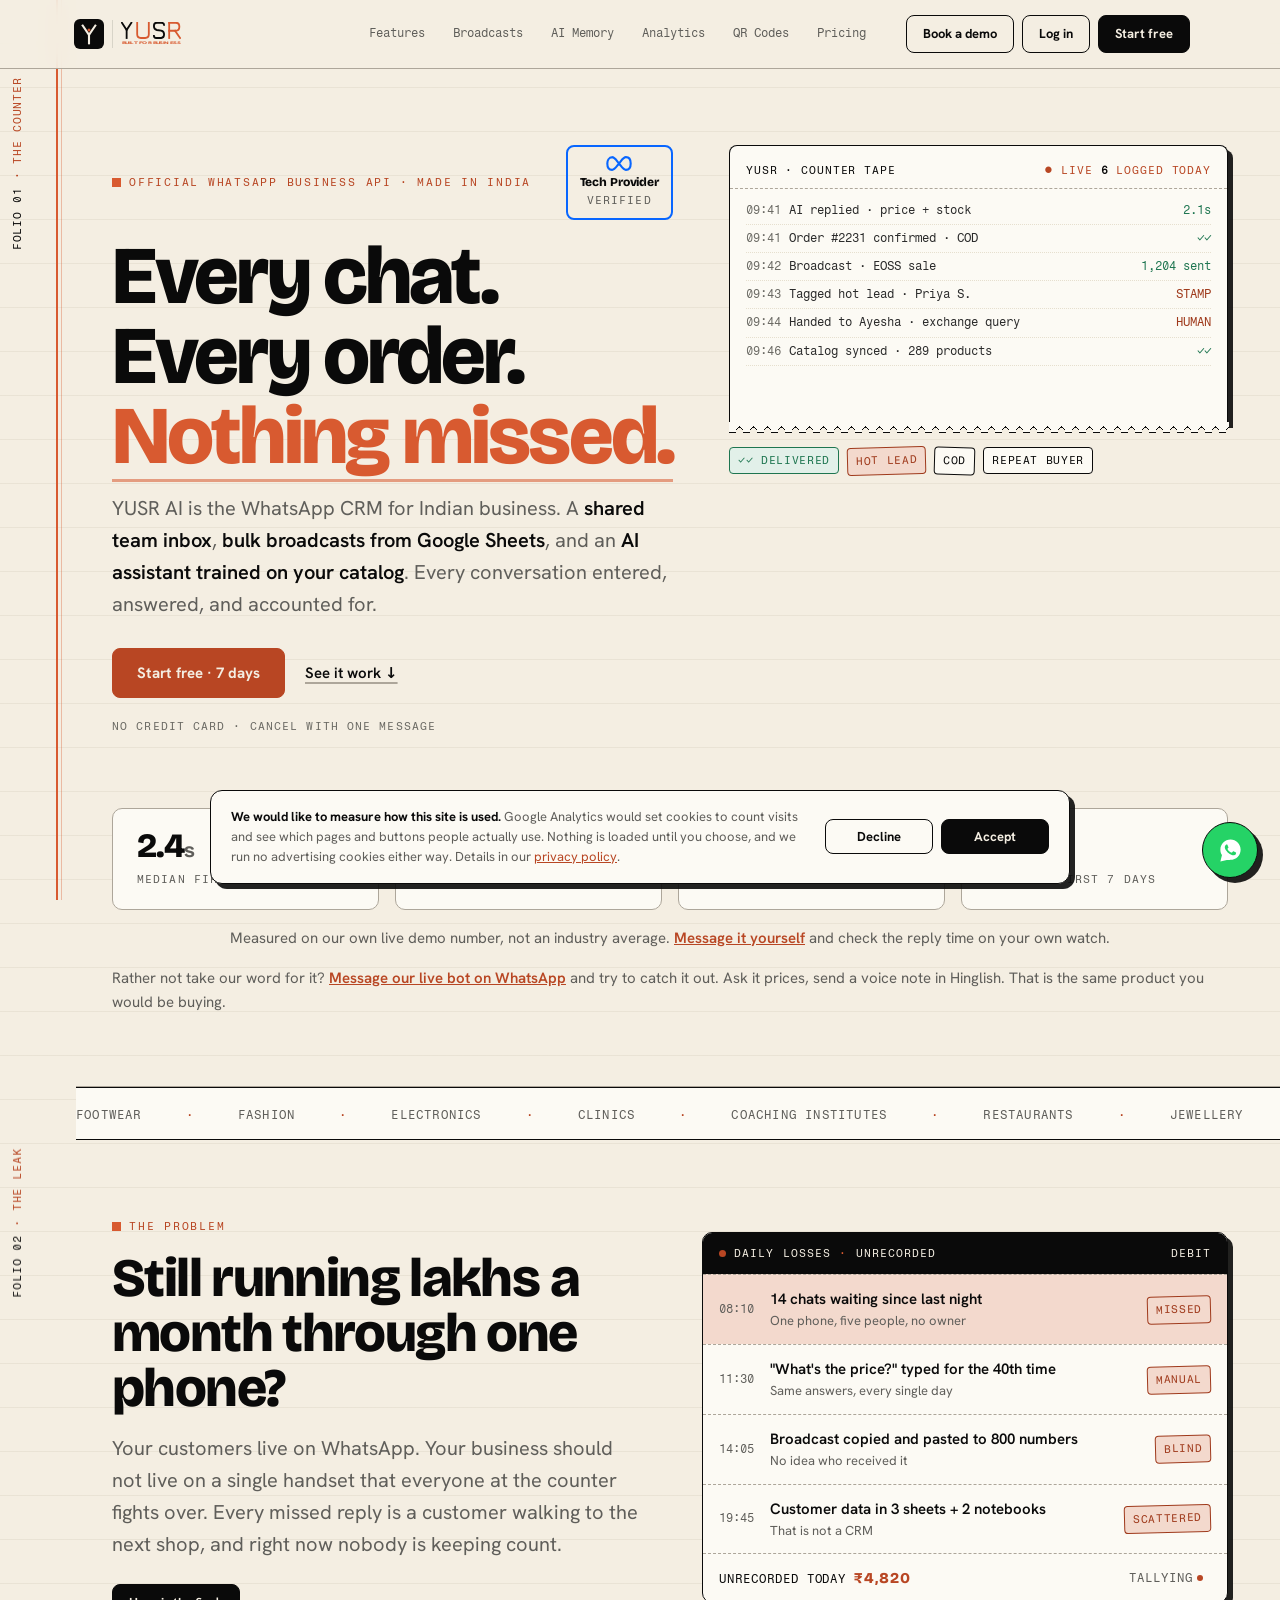
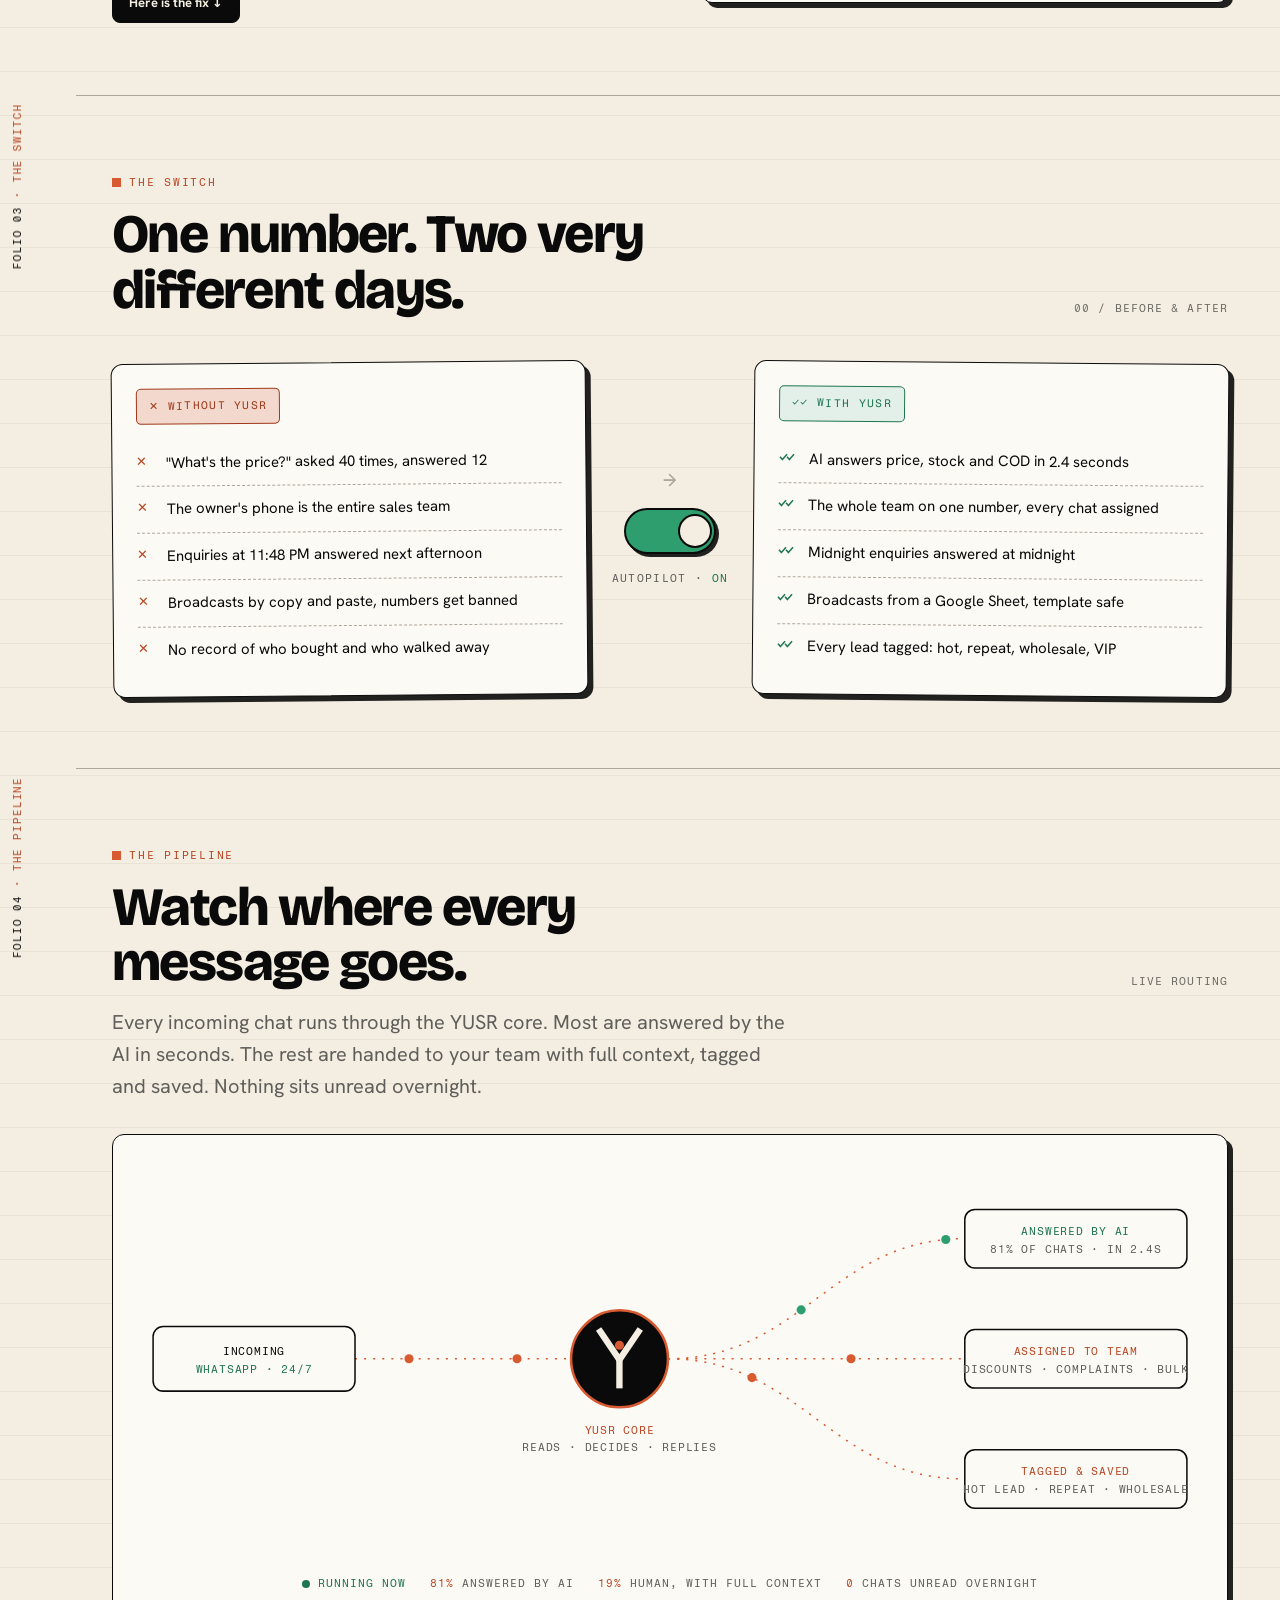
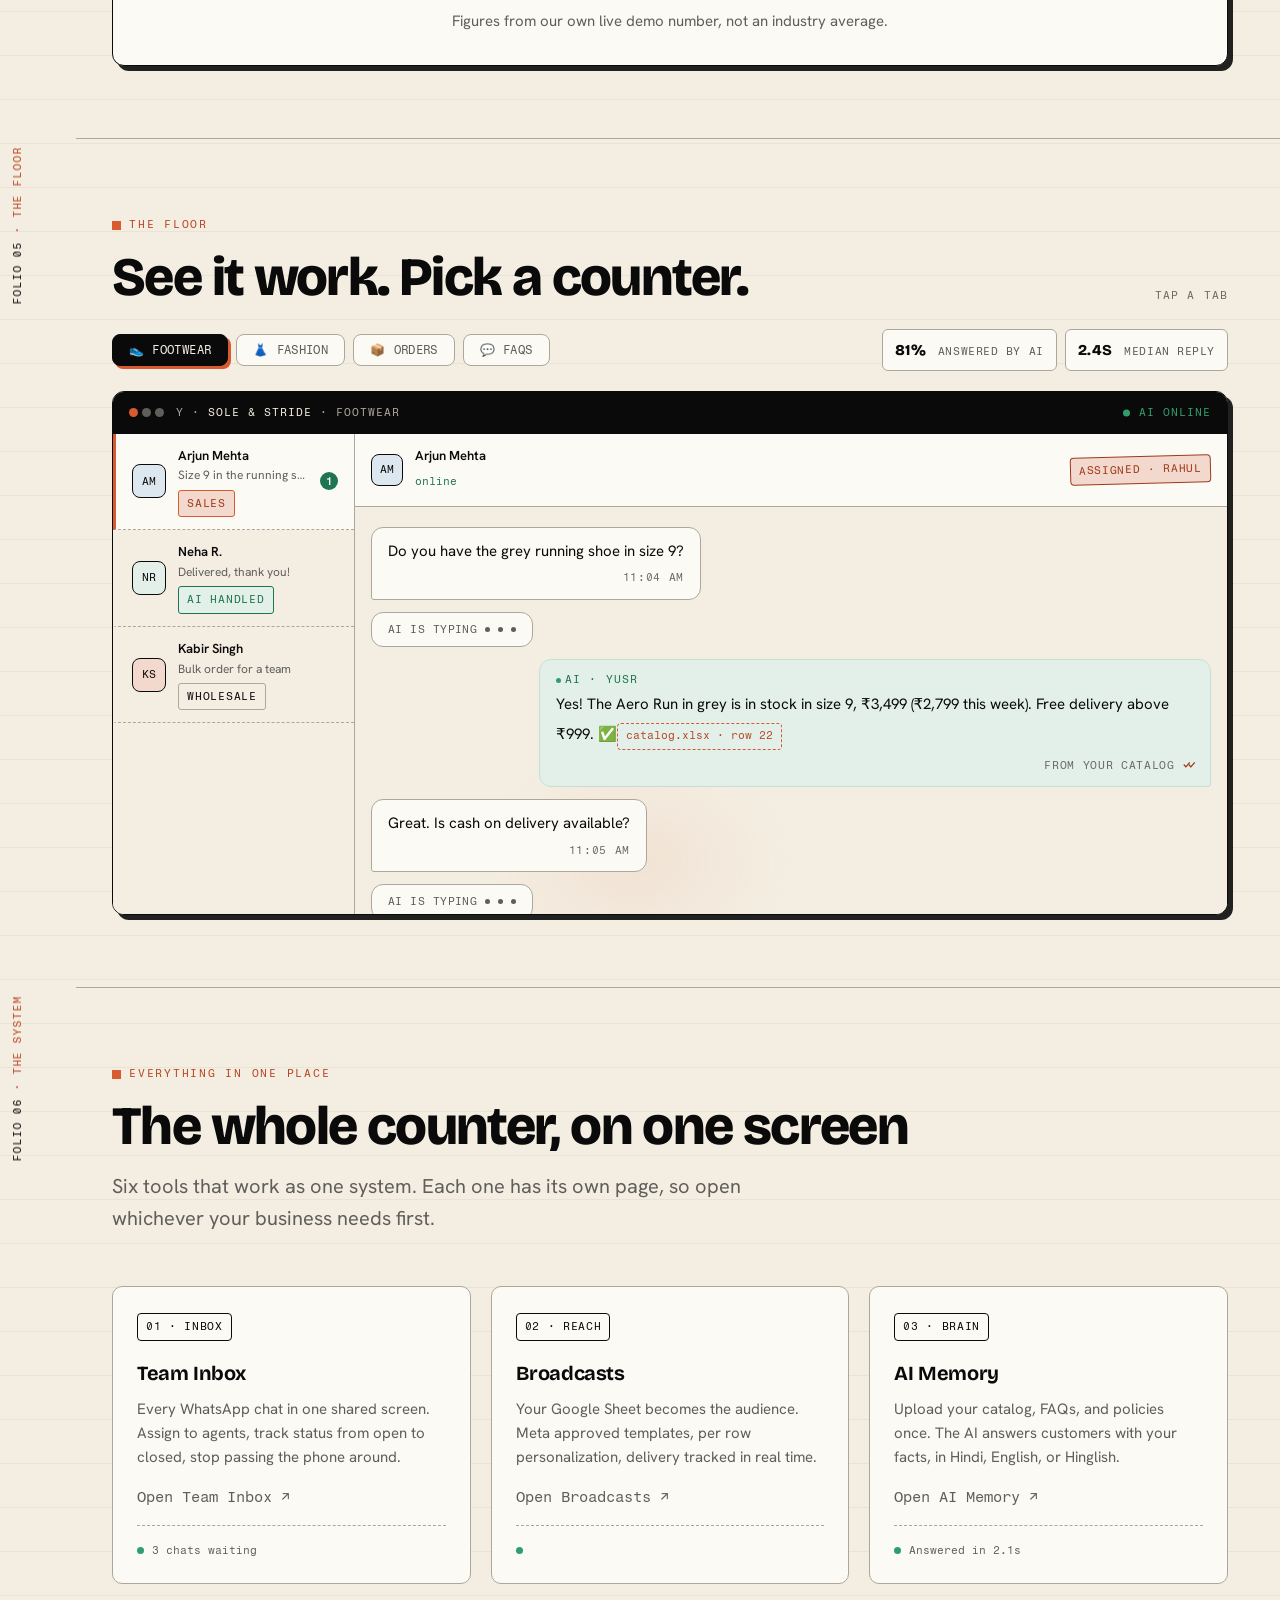
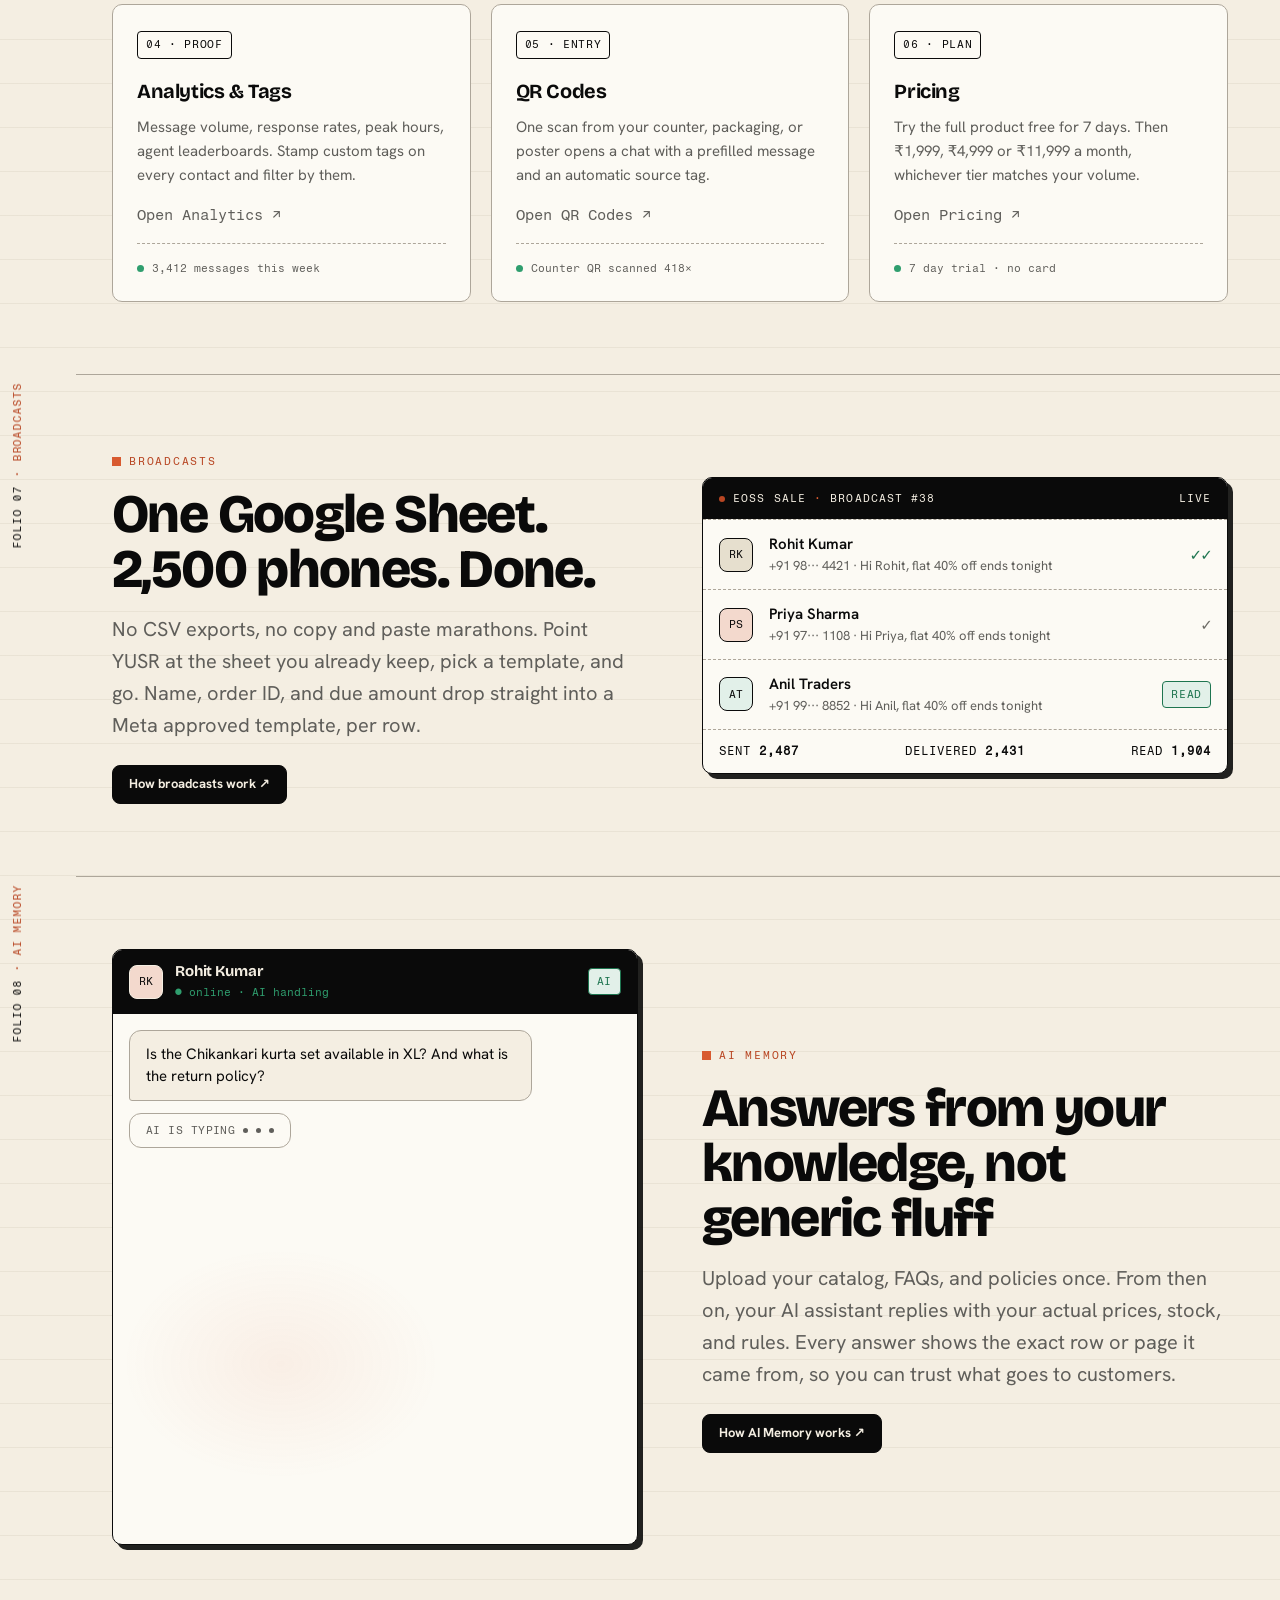
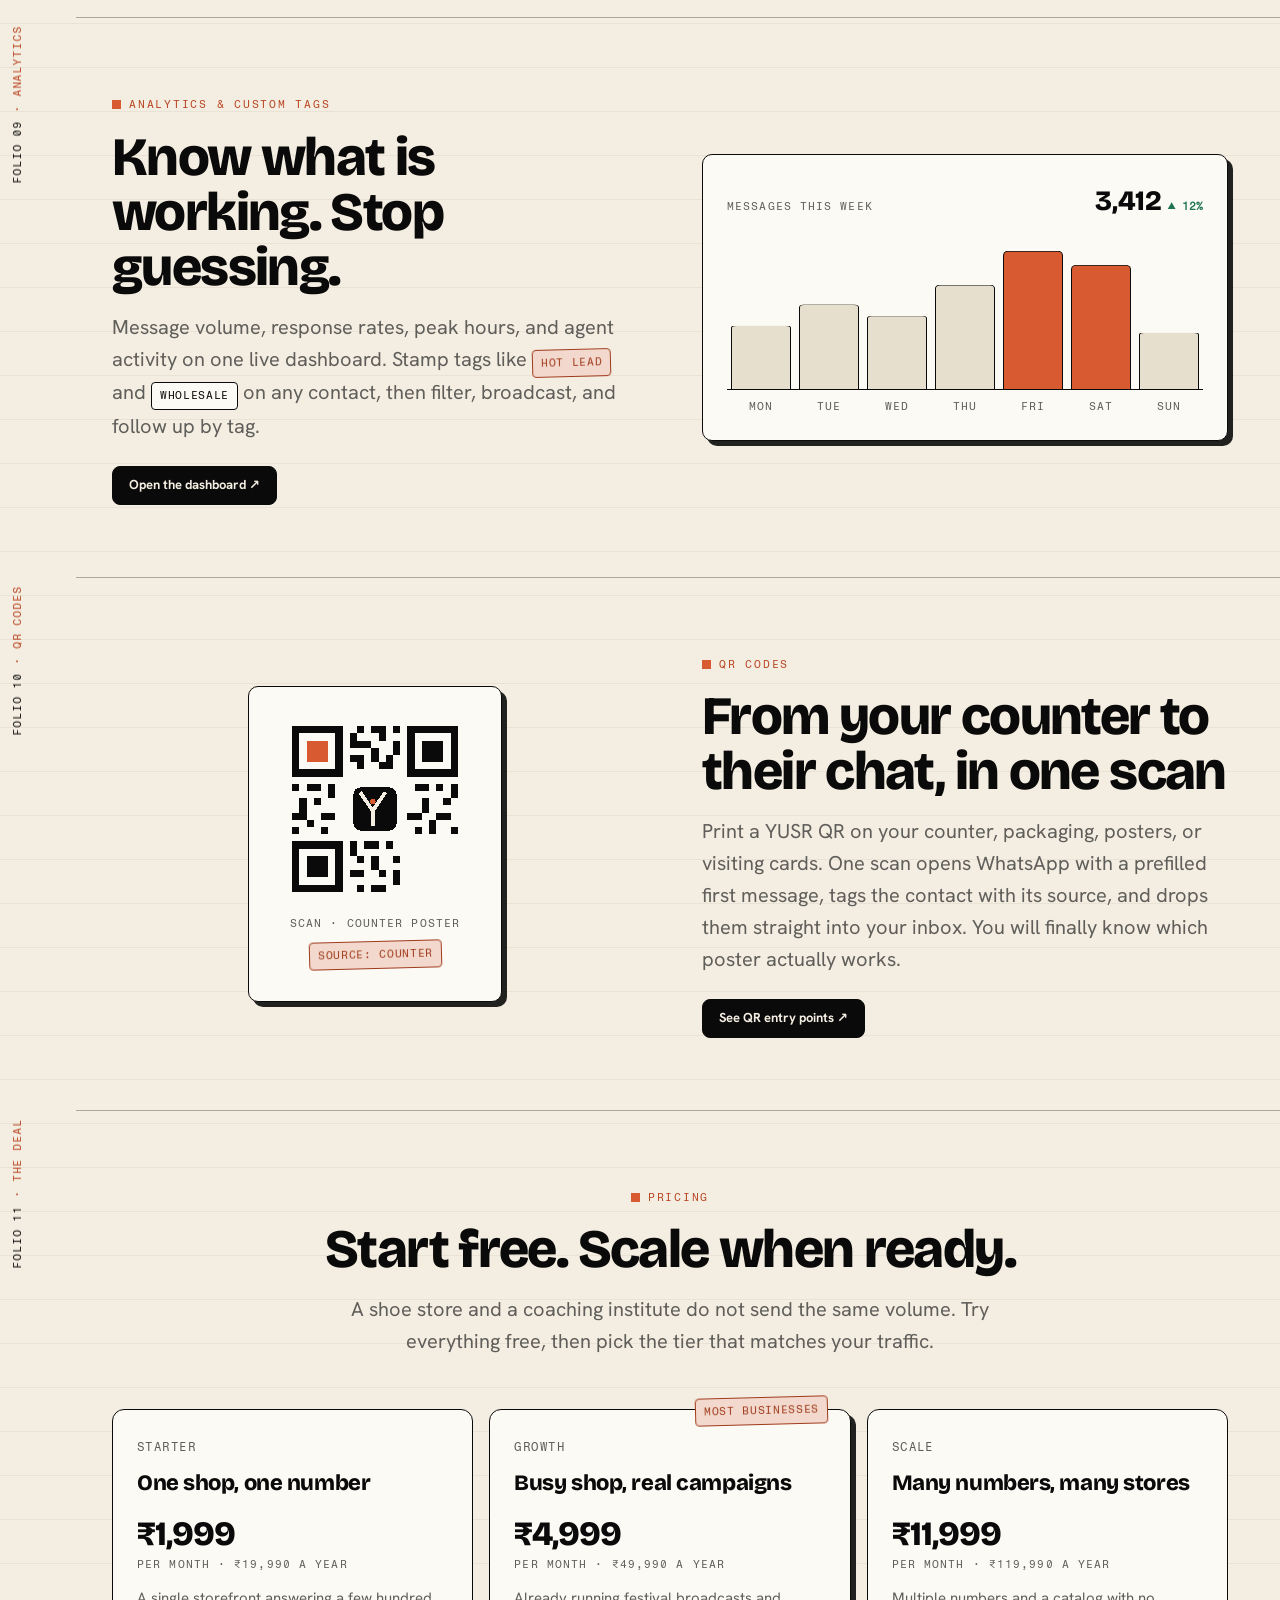
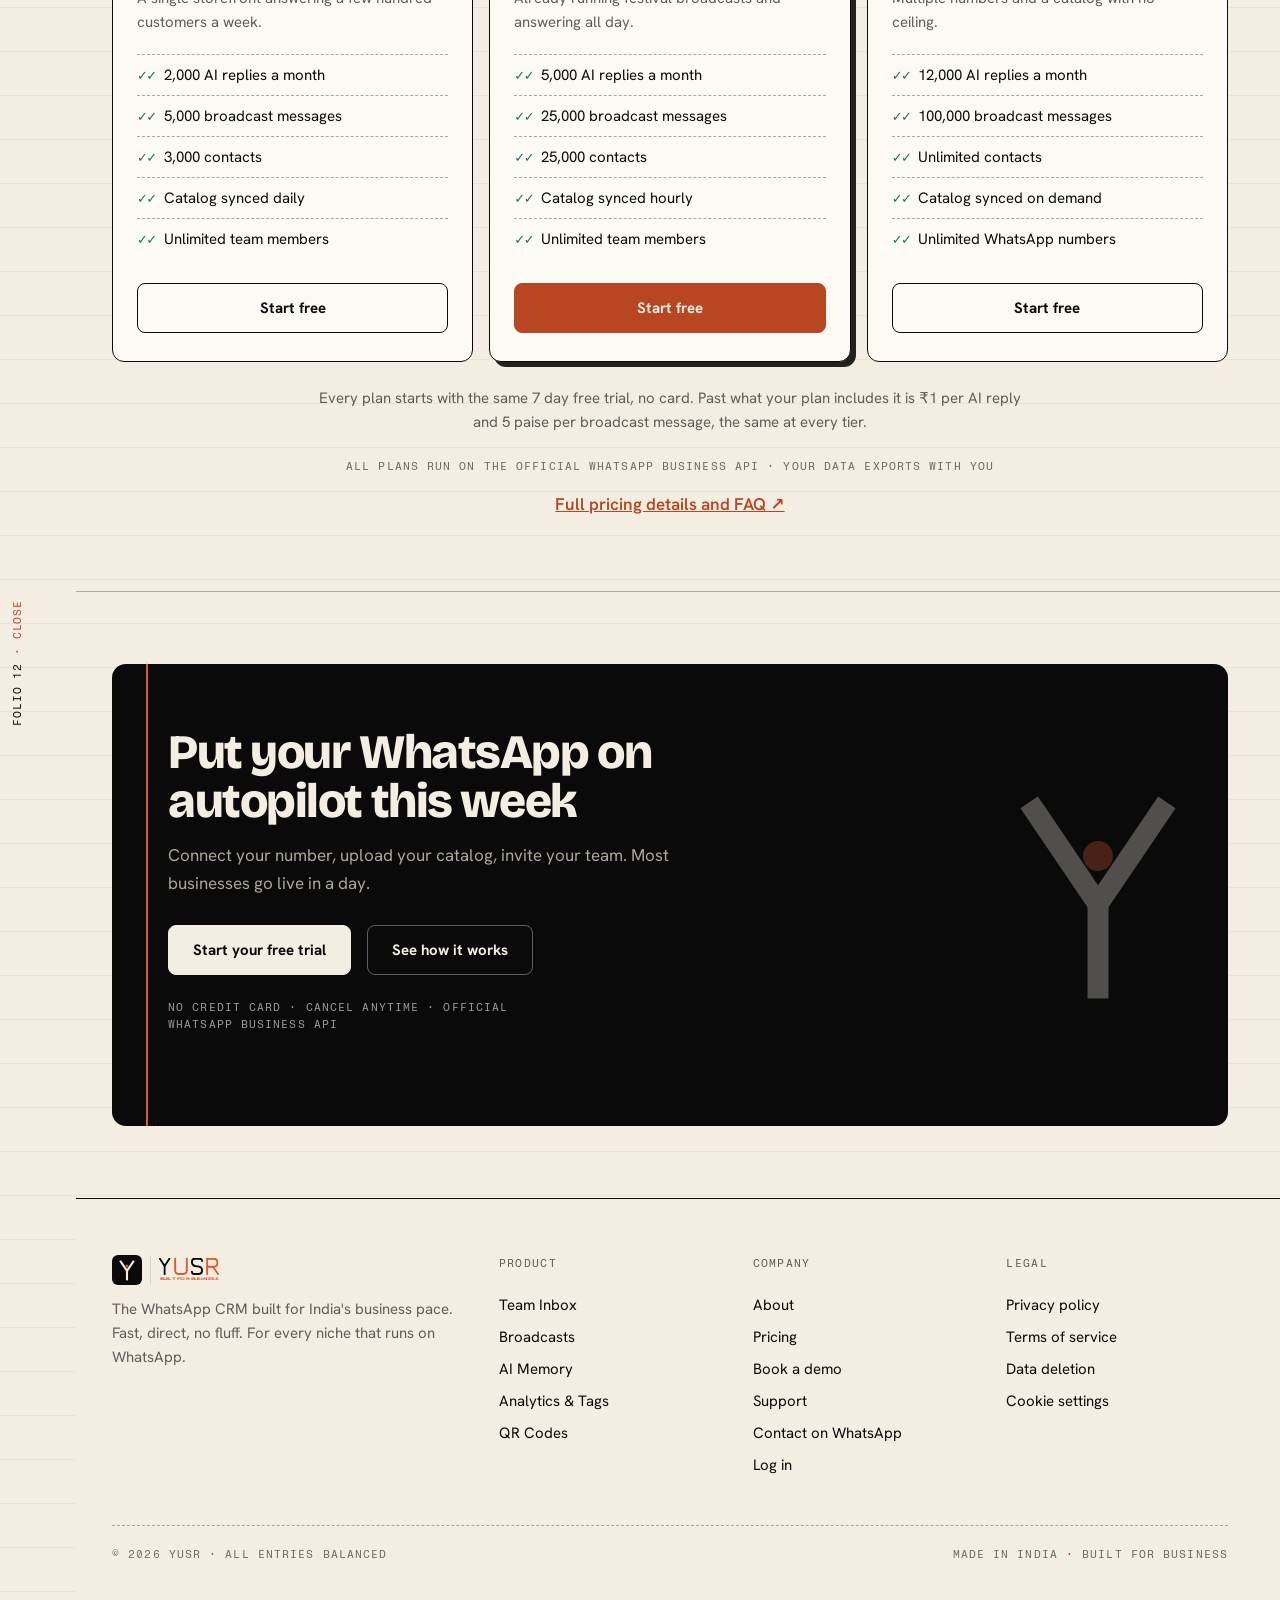
==== commit 51c33d64: "Bump asset cache version to v10 The design system pass rewrote yusr.css, yusr-mobile.css and yusr.js" ====
--- a/index.html
+++ b/index.html
@@ -189,7 +189,7 @@
   <link rel="preconnect" href="https://fonts.googleapis.com" />
   <link rel="preconnect" href="https://fonts.gstatic.com" crossorigin />
   <link href="https://fonts.googleapis.com/css2?family=Bricolage+Grotesque:opsz,wght@12..96,600;12..96,700;12..96,800&family=Hanken+Grotesk:wght@400;500;600;700;800&family=Fragment+Mono&display=swap" rel="stylesheet" />
-  <link rel="stylesheet" href="yusr.css?v=9" />
+  <link rel="stylesheet" href="yusr.css?v=10" />
   <style>
     /* ═══ Homepage additions · Switch · Pipeline · Floor ═══ */
     .adds-head { display:flex; align-items:flex-end; justify-content:space-between; gap:20px; flex-wrap:wrap; margin-bottom:8px; }
@@ -405,8 +405,8 @@
       .rec-dot, .card-live .cdot, .ftyping i { animation:none; }
     }
   </style>
-  <link rel="stylesheet" href="yusr-mobile.css?v=9" />
-  <script defer src="yusr.js?v=9"></script>
+  <link rel="stylesheet" href="yusr-mobile.css?v=10" />
+  <script defer src="yusr.js?v=10"></script>
 </head>
 <body>
 <a class="skip-link" href="#main">Skip to main content</a>
